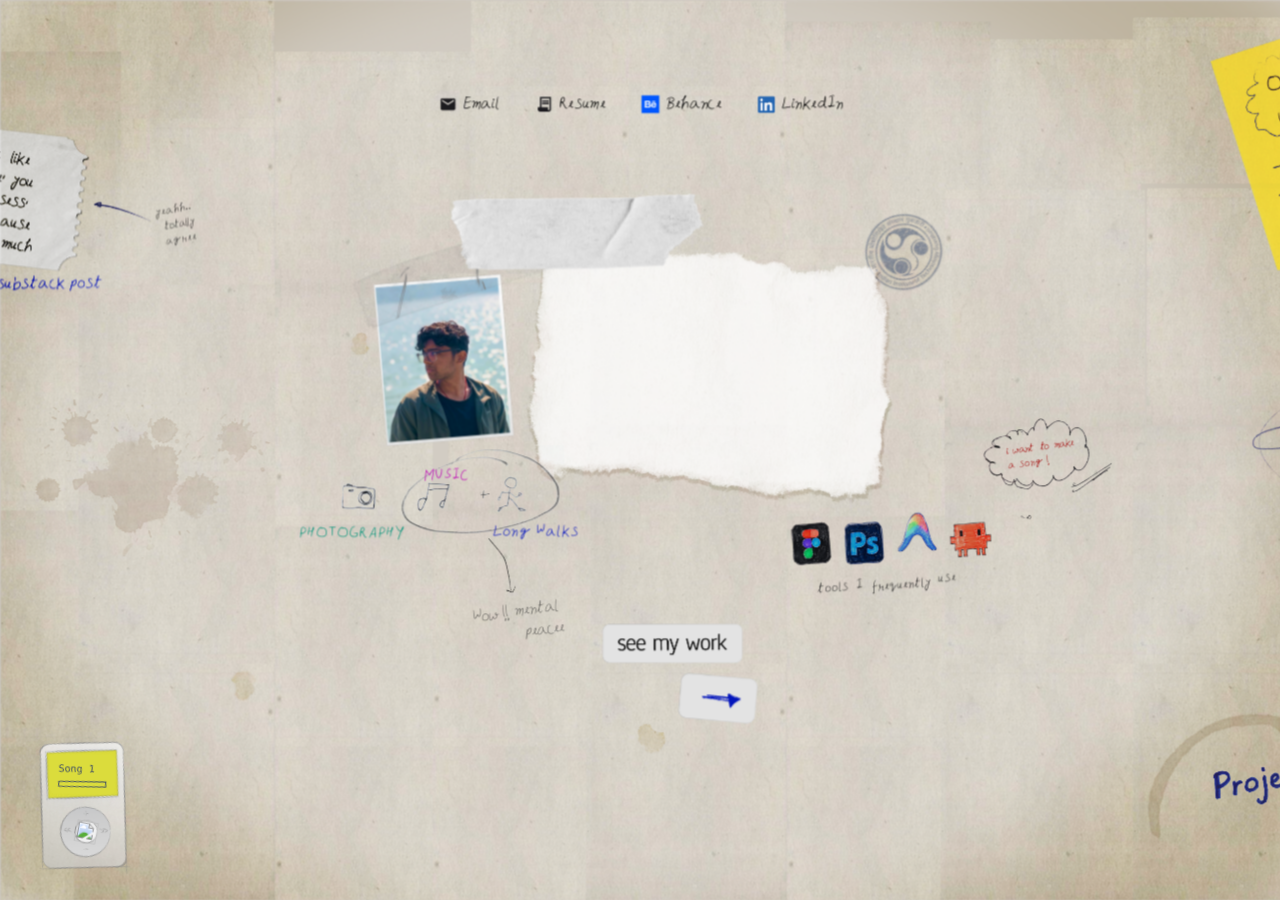
==== index.html @ f8631b69 "Add files via upload" ====
<!DOCTYPE html>
<html lang="en">
<head>
  <meta charset="UTF-8">
  <meta name="viewport" content="width=device-width, initial-scale=1.0">
  <title>Aniket Sharma</title>

  <!-- THE FRONT DOOR
       This file does one job: whoever opens the website lands here
       first, and is sent straight on to the intro page. Nothing is
       drawn on this page — nobody ever sees it.

       If you ever want the site to open on a different page, change
       BOTH the line below and the one in the script at the bottom. -->
  <meta http-equiv="refresh" content="0; url=intro/index.html">
  <link rel="canonical" href="intro/index.html">
</head>
<body>

  <!-- Shown only if the browser is very old, or JavaScript is off. -->
  <p><a href="intro/index.html">Enter</a></p>

  <script>
    /* "replace" instead of a normal jump, so this front door does not
       land in the browser's history. Otherwise the Back button on the
       intro page would bounce you straight back here, and forward
       again, in a loop. */
    location.replace("intro/index.html");
  </script>

</body>
</html>
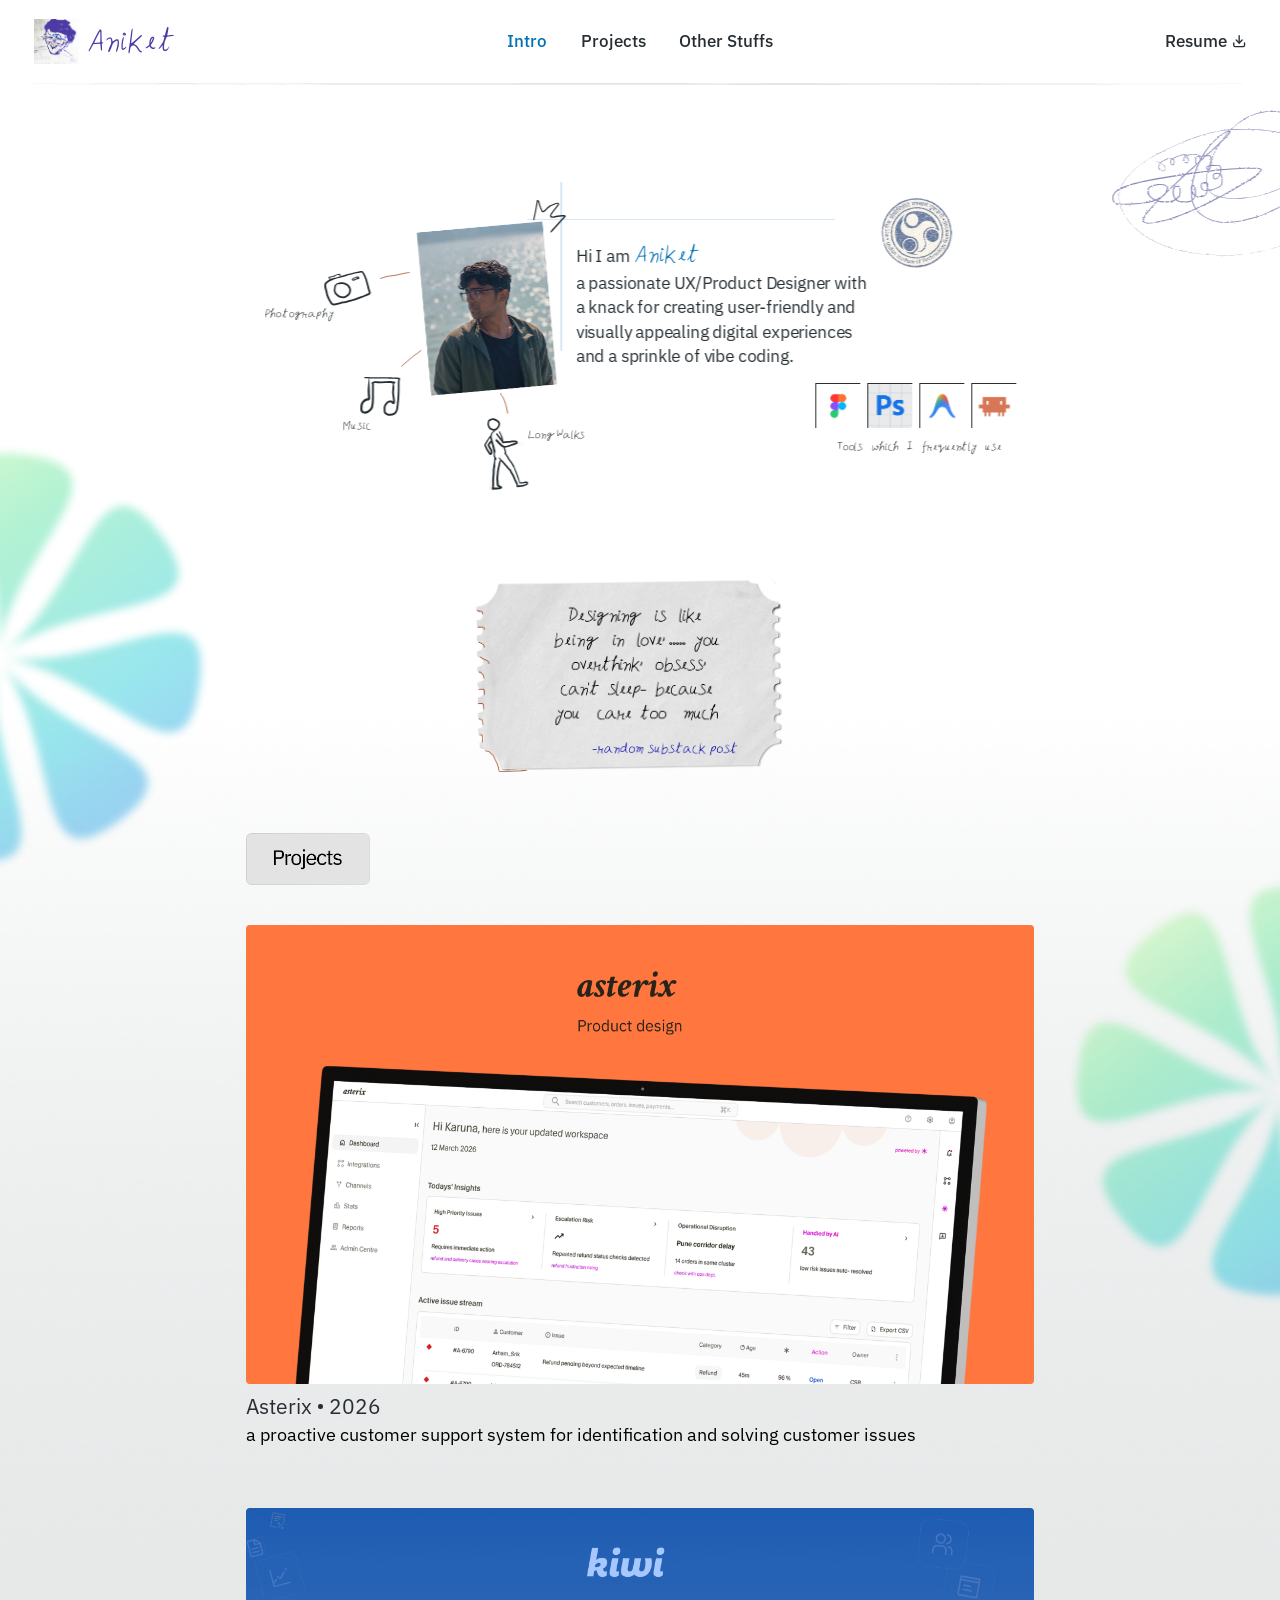
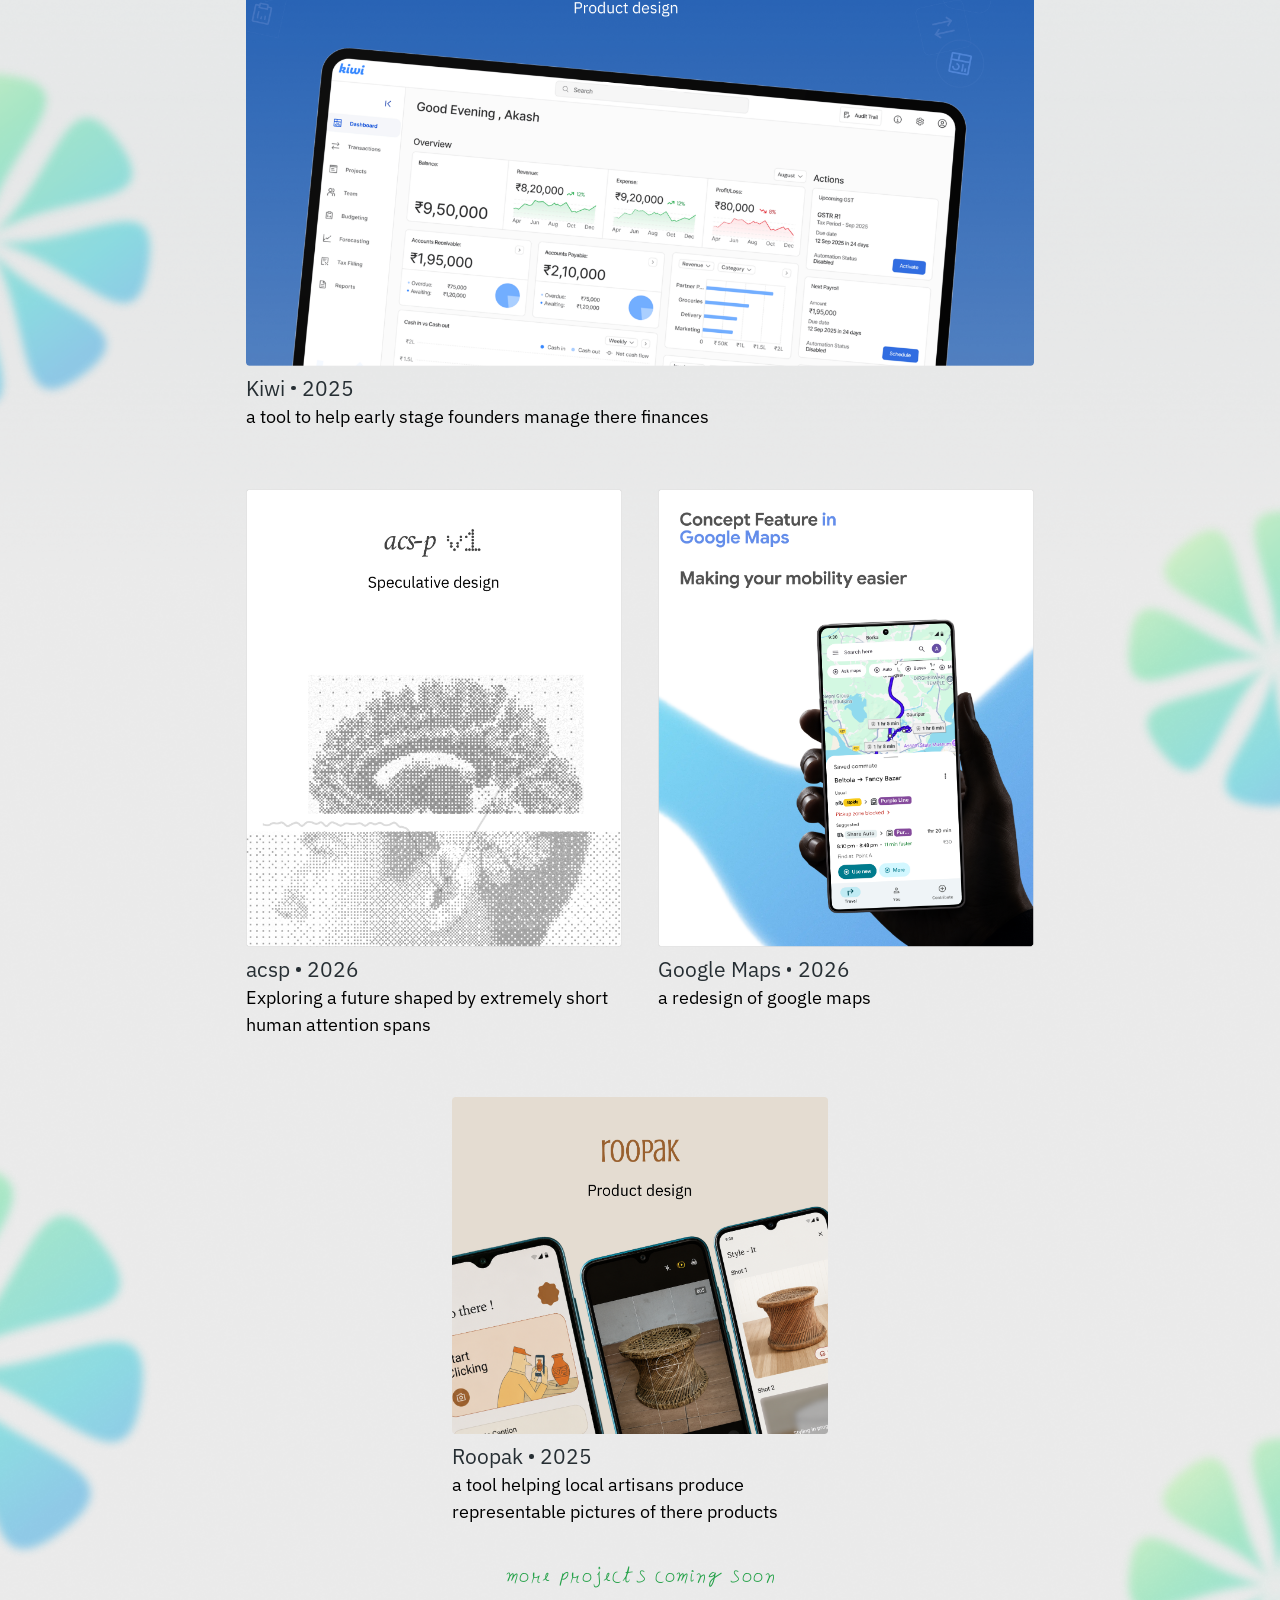
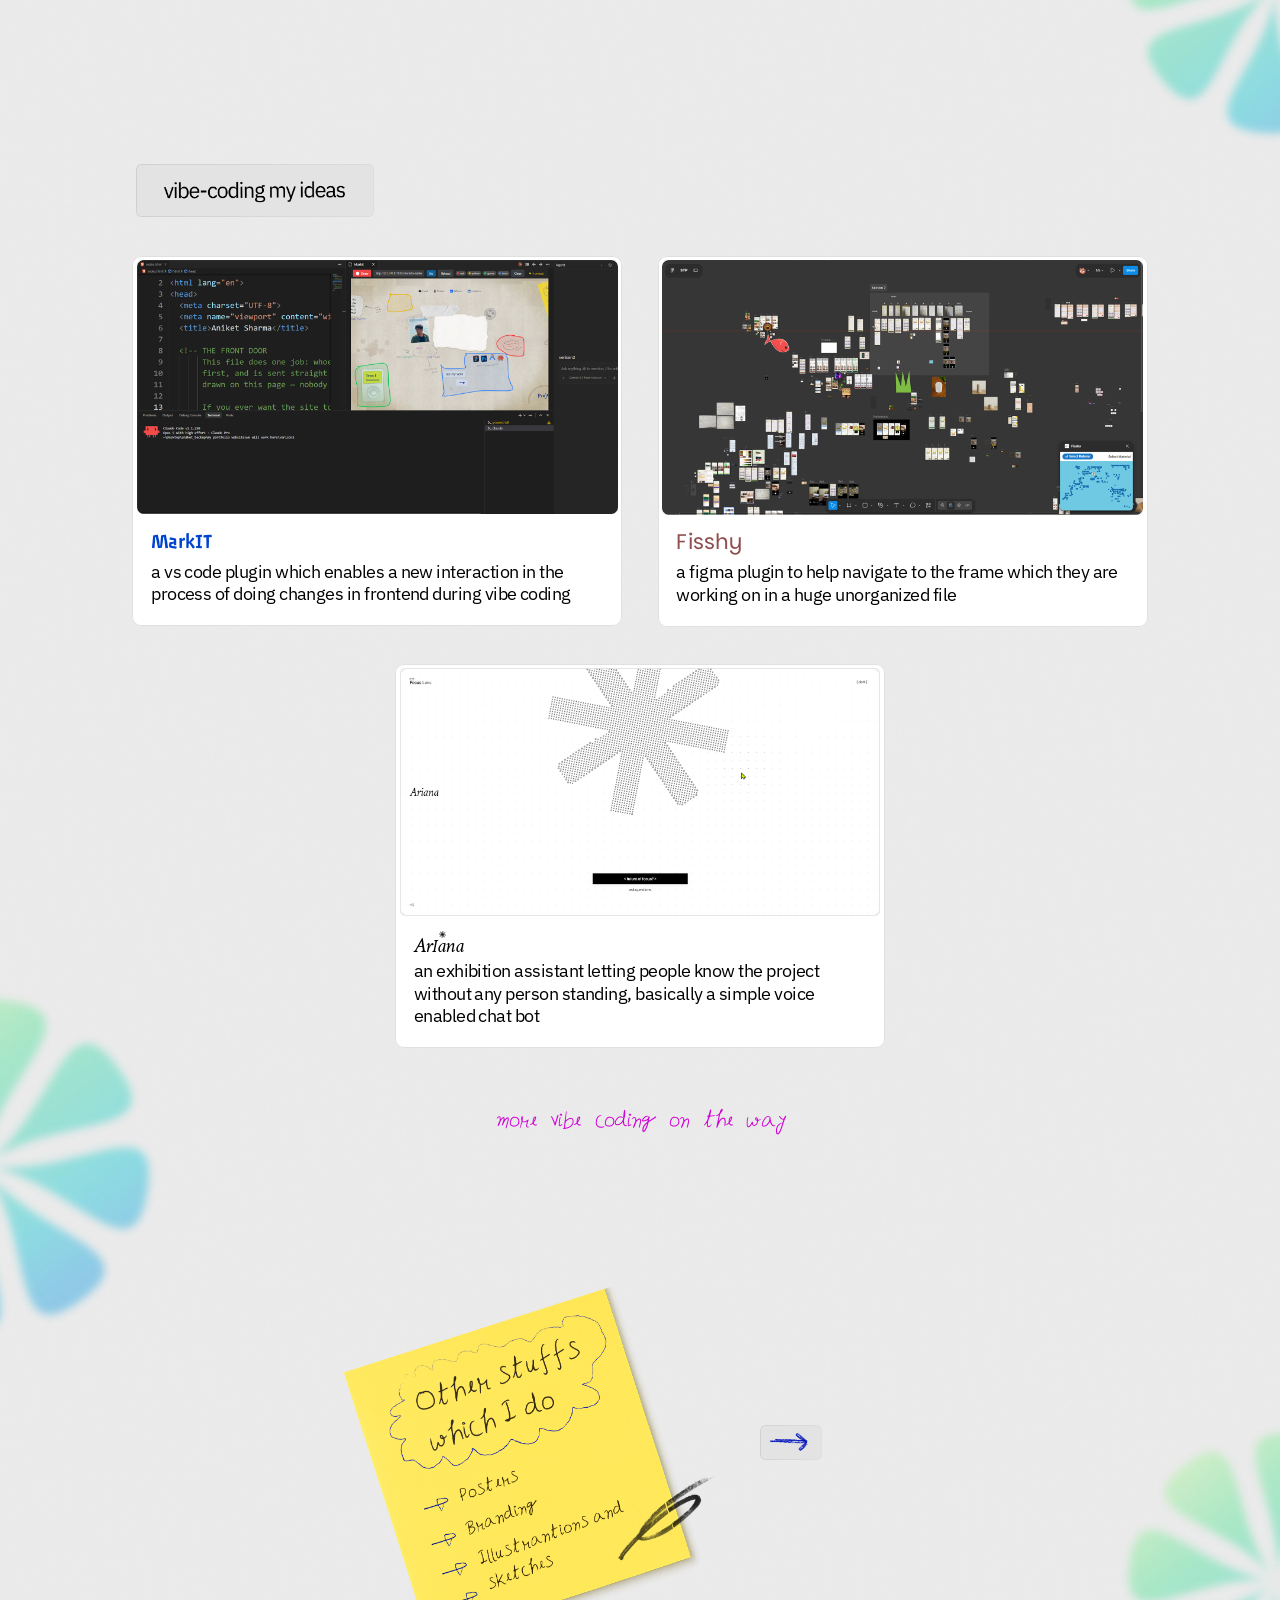
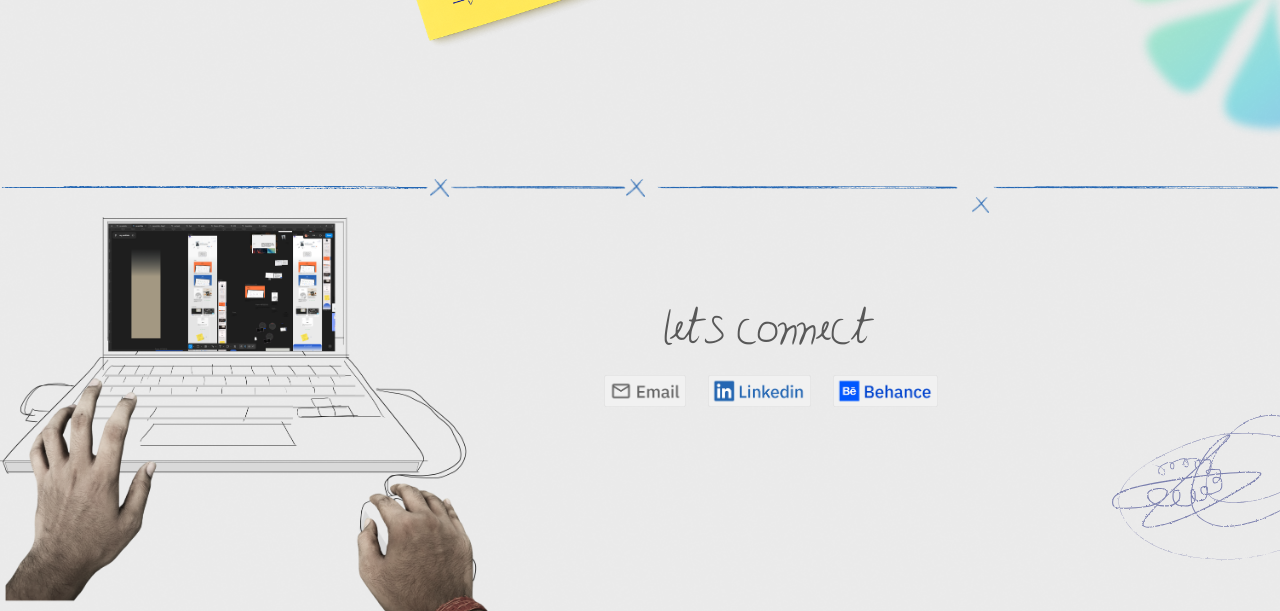
==== commit c73eb3a0: "new-portfolio new-portfolio" ====
--- a/index.html
+++ b/index.html
@@ -3,30 +3,489 @@
 <head>
   <meta charset="UTF-8">
   <meta name="viewport" content="width=device-width, initial-scale=1.0">
-  <title>Aniket Sharma</title>
-
-  <!-- THE FRONT DOOR
-       This file does one job: whoever opens the website lands here
-       first, and is sent straight on to the intro page. Nothing is
-       drawn on this page — nobody ever sees it.
-
-       If you ever want the site to open on a different page, change
-       BOTH the line below and the one in the script at the bottom. -->
-  <meta http-equiv="refresh" content="0; url=intro/index.html">
-  <link rel="canonical" href="intro/index.html">
+  <title>Aniket — UX / Product Designer</title>
+  <meta name="description" content="Aniket — a UX/Product Designer with a knack for creating user-friendly and visually appealing digital experiences.">
+
+  <link rel="preconnect" href="https://fonts.googleapis.com">
+  <link rel="preconnect" href="https://fonts.gstatic.com" crossorigin>
+  <!-- Passero One / Parkinsans / Crimson Text are the three playground
+       wordmarks — one per project, straight off the Figma. They are NOT
+       a type system, they are each product's own logo font, which is why
+       there are three of them for three words. See styles.css. -->
+  <link href="https://fonts.googleapis.com/css2?family=Crimson+Text:ital@1&family=IBM+Plex+Sans:wght@400;500;600&family=Parkinsans:wght@400&family=Passero+One&display=swap" rel="stylesheet">
+
+  <link rel="stylesheet" href="fonts/aniket-font.css">
+  <link rel="stylesheet" href="styles.css">
+
+  <!-- This one line has to run BEFORE the page draws, which is why it's
+       here and not in app.js (that loads at the end of the body).
+       Anything waiting to fade in is hidden by a `.js ...` rule, so if
+       this class arrived late the note would flash on screen at full
+       strength and then hide itself again. And if scripting is off it
+       never arrives at all, which is the point — everything just shows. -->
+  <script>document.documentElement.classList.add('js');</script>
 </head>
 <body>
 
-  <!-- Shown only if the browser is very old, or JavaScript is off. -->
-  <p><a href="intro/index.html">Enter</a></p>
-
-  <script>
-    /* "replace" instead of a normal jump, so this front door does not
-       land in the browser's history. Otherwise the Back button on the
-       intro page would bounce you straight back here, and forward
-       again, in a loop. */
-    location.replace("intro/index.html");
-  </script>
-
+  <!-- ══════════════════════════════════════════════════
+       THE PAGE'S BACKGROUND GRADIENT
+
+       One empty div, painted behind everything. It is NOT decoration
+       on any one section: it starts under the hero and runs all the
+       way to the page's bottom edge — which is the footer's bottom
+       edge — so the whole lower half of the page sits on a very faint
+       grey wash instead of flat white. See styles.css.
+       ══════════════════════════════════════════════════ -->
+  <div class="page-gradient" aria-hidden="true"></div>
+
+  <!-- ══════════════════════════════════════════════════
+       NAV
+       ══════════════════════════════════════════════════ -->
+  <header class="nav" id="nav">
+    <div class="nav__wrap">
+      <div class="nav__inner">
+        <div class="nav__content">
+
+          <div class="nav__row">
+            <a class="nav__logo" href="#intro">
+              <img class="nav__doodle" src="assests/logo-doodle.png" alt="" aria-hidden="true">
+              <span class="nav__wordmark">Aniket</span>
+            </a>
+
+            <nav class="nav__links" aria-label="Sections">
+              <a href="#intro" class="nav__link is-active">Intro</a>
+              <a href="#projects" class="nav__link">Projects</a>
+              <a href="#playground" class="nav__link">Other Stuffs</a>
+            </nav>
+
+            <a href="#resume" class="nav__link nav__link--resume">
+              <span>Resume</span>
+              <svg class="nav__download-icon" width="14" height="14" viewBox="0 0 24 24" fill="none" stroke="currentColor" stroke-width="2.25" stroke-linecap="round" stroke-linejoin="round" aria-hidden="true">
+                <path d="M21 15v4a2 2 0 0 1-2 2H5a2 2 0 0 1-2-2v-4"></path>
+                <polyline points="7 10 12 15 17 10"></polyline>
+                <line x1="12" y1="15" x2="12" y2="3"></line>
+              </svg>
+            </a>
+          </div>
+
+          <img class="nav__rule" src="assests/nav-rule.svg" alt="" aria-hidden="true">
+
+        </div>
+      </div>
+    </div>
+  </header>
+
+  <main>
+    <!-- ══════════════════════════════════════════════════
+         HERO
+         A hand-placed collage. Everything inside .hero__stage is
+         positioned from the Figma's own coordinates — see the note
+         above .hero__stage in styles.css for how that works.
+         ══════════════════════════════════════════════════ -->
+    <section class="section hero" id="intro">
+      <div class="hero__stage">
+
+
+        <!-- The photo and the doodles move together, so they're one group.
+             On desktop this wrapper isn't a box at all; on phones it becomes
+             a small stage of its own. See .hero__cluster in styles.css. -->
+        <div class="hero__cluster">
+
+          <img class="hero__photo" src="assests/my photo.png"
+               alt="Aniket" width="570" height="702">
+
+          <!-- The three things Aniket does when he isn't designing. -->
+          <p class="hero__label hero__label--photography">Photography</p>
+          <p class="hero__label hero__label--music">Music</p>
+          <p class="hero__label hero__label--walks">Long Walks</p>
+
+          <img class="hero__doodle hero__doodle--camera" src="assests/doodle-camera.svg"
+               alt="" aria-hidden="true" width="66" height="50">
+          <img class="hero__doodle hero__doodle--music" src="assests/doodle-music.svg"
+               alt="" aria-hidden="true" width="57" height="54">
+
+          <!-- The walking figure is a different, more compact drawing on
+               phones — Aniket drew a separate one in the mobile frame. -->
+          <picture class="hero__doodle hero__doodle--walks">
+            <source media="(max-width: 1023px)" srcset="assests/doodle-longwalks-phone.svg">
+            <img src="assests/doodle-longwalks.svg" alt="" aria-hidden="true"
+                 width="62" height="103">
+          </picture>
+
+          <img class="hero__doodle hero__doodle--grass" src="assests/doodle-grass.svg"
+               alt="" aria-hidden="true" width="47" height="46">
+
+        </div>
+
+        <p class="hero__greeting">
+          Hi I am <span class="hero__name">Aniket</span>
+        </p>
+
+        <p class="hero__tagline">
+          a passionate <span class="hero__role">UX/Product Designer</span> with
+          a knack for creating user-friendly and visually appealing
+          digital experiences and a sprinkle of vibe coding.
+        </p>
+
+        <!-- Two faint blue hairlines from the Figma — the crosshair the
+             collage is hung on. Plain divs; they're 2px of flat colour. -->
+        <div class="hero__guide hero__guide--down" aria-hidden="true"></div>
+        <div class="hero__guide hero__guide--across" aria-hidden="true"></div>
+
+        <img class="hero__iitg" src="assests/iitg logo.png"
+             alt="Indian Institute of Technology Guwahati" width="248" height="247">
+
+        <img class="hero__scribble hero__scribble--camera" src="assests/scribble-camera.svg"
+             alt="" aria-hidden="true" width="42" height="10">
+        <img class="hero__scribble hero__scribble--music" src="assests/scribble-music.svg"
+             alt="" aria-hidden="true" width="29" height="24">
+        <img class="hero__scribble hero__scribble--walks" src="assests/scribble-longwalks.svg"
+             alt="" aria-hidden="true" width="11" height="30">
+
+        <!-- The four tools. Each sits in a hand-drawn top-left corner
+             bracket — that's the border-top + border-left in the CSS, not
+             an image. Sliced out of assests/tools.png so each one can be
+             swapped on its own. -->
+        <div class="hero__tools">
+          <img class="hero__tool" src="assests/tool-figma.png"
+               alt="Figma" width="186" height="186">
+          <img class="hero__tool" src="assests/tool-photoshop.png"
+               alt="Adobe Photoshop" width="186" height="186">
+          <img class="hero__tool" src="assests/tool-antigravity.png"
+               alt="Antigravity" width="186" height="186">
+          <img class="hero__tool" src="assests/tool-claude.png"
+               alt="Claude" width="186" height="186">
+        </div>
+
+        <p class="hero__tools-caption">Tools which I frequently use</p>
+
+        <!-- The big loop top-right. It runs off the edge of the frame in
+             Figma, so the export is already cropped to the page edge. -->
+        <img class="hero__scribble hero__scribble--loop" src="assests/hero-scribble.svg"
+             alt="" aria-hidden="true" width="237" height="207">
+
+      </div>
+    </section>
+
+    <!-- ══════════════════════════════════════════════════
+         QUOTE CARD
+         ⚠️ note.png is NOT blank paper — the handwriting and the blue
+         "-random substack post" are already baked into it. It's a flat
+         3x export of the whole card, so there is no live text to lay
+         over it and nothing to line up. The quote lives in the alt
+         text, which is how anyone using a screen reader gets it.
+         ══════════════════════════════════════════════════ -->
+    <section class="section quote" id="quote">
+      <div class="quote__frame">
+
+        <img class="petal petal--l1" src="assests/scroll-flower.png"
+             alt="" aria-hidden="true" width="900" height="900">
+
+        <img class="quote__card" src="assests/note.png" data-reveal
+             alt="Designing is like being in love ..... you overthink, obsess,
+                  can't sleep - because you care too much. — random substack post"
+             width="1521" height="1170">
+      </div>
+    </section>
+
+    <!-- ══════════════════════════════════════════════════
+         PROJECTS
+         Two quite different layouts. On desktop: Asterix full width,
+         Kiwi full width, then acsp and Google Maps side by side, then
+         Roopak on its own centred row. On phones the same five become a
+         swipeable carousel — see the phone block in styles.css. The
+         covers are different crops per band, hence the <picture> on
+         each one.
+         ══════════════════════════════════════════════════ -->
+    <section class="section projects" id="projects">
+      <div class="projects__frame">
+
+        <img class="petal petal--r1" src="assests/scroll-flower.png"
+             alt="" aria-hidden="true" width="900" height="900">
+        <img class="petal petal--l2" src="assests/scroll-flower.png"
+             alt="" aria-hidden="true" width="900" height="900">
+        <img class="petal petal--r2" src="assests/scroll-flower.png"
+             alt="" aria-hidden="true" width="900" height="900">
+        <img class="petal petal--l3" src="assests/scroll-flower.png"
+             alt="" aria-hidden="true" width="900" height="900">
+        <img class="petal petal--r3" src="assests/scroll-flower.png"
+             alt="" aria-hidden="true" width="900" height="900">
+
+        <img class="projects__tag" src="assests/project%20tag.png"
+             alt="Projects" width="417" height="177">
+
+        <ul class="projects__list">
+          <li class="project project--asterix">
+            <!-- Every card opens its own case-study page. ⚠️ Three of the
+                 five folders in assests/ are still EMPTY, so those pages
+                 are a heading and two back buttons until the pictures
+                 land — see notes.md. -->
+            <a class="project__link" href="asterix.html" data-reveal>
+              <picture class="project__cover">
+                <source media="(max-width: 1023px)" srcset="assests/asterix-phone.png">
+                <img src="assests/asterix%20banner%20-%20Dekstop.png" alt="" width="886" height="517">
+              </picture>
+              <p class="project__meta">
+                <span class="project__name">Asterix</span>
+                <span class="project__year">2026</span>
+              </p>
+              <p class="project__blurb">a proactive customer support system for identification and solving customer issues</p>
+            </a>
+          </li>
+          <li class="project project--kiwi">
+            <a class="project__link" href="kiwi.html" data-reveal>
+              <picture class="project__cover">
+                <source media="(max-width: 1023px)" srcset="assests/kiwi-phone.png">
+                <img src="assests/kiwi-dekstop.png" alt="" width="886" height="515">
+              </picture>
+              <p class="project__meta">
+                <span class="project__name">Kiwi</span>
+                <span class="project__year">2025</span>
+              </p>
+              <p class="project__blurb">a tool to help early stage founders manage there finances</p>
+            </a>
+          </li>
+          <li class="project project--acsp">
+            <a class="project__link" href="acsp.html" data-reveal>
+              <picture class="project__cover">
+                <source media="(max-width: 1023px)" srcset="assests/acsp-phone.png">
+                <img src="assests/acsp-%20dekstop.png" alt="" width="423" height="515">
+              </picture>
+              <p class="project__meta">
+                <span class="project__name">acsp</span>
+                <span class="project__year">2026</span>
+              </p>
+              <p class="project__blurb">Exploring a future shaped by extremely short human attention spans</p>
+            </a>
+          </li>
+          <li class="project project--gmaps">
+            <a class="project__link" href="gmaps.html" data-reveal>
+              <picture class="project__cover">
+                <source media="(max-width: 1023px)" srcset="assests/gmaps-phone.png">
+                <img src="assests/gmaps-%20dekstop.png" alt="" width="423" height="515">
+              </picture>
+              <p class="project__meta">
+                <span class="project__name">Google Maps</span>
+                <span class="project__year">2026</span>
+              </p>
+              <!-- TODO: Aniket's own line for this one — the blurb below is a
+                   placeholder. Whatever it becomes, change it in
+                   build-case-pages.py too so gmaps.html keeps matching. -->
+              <p class="project__blurb">a redesign of google maps</p>
+            </a>
+          </li>
+          <li class="project project--roopak">
+            <a class="project__link" href="roopak.html" data-reveal>
+              <picture class="project__cover">
+                <source media="(max-width: 1023px)" srcset="assests/roopak-phone.png">
+                <img src="assests/roopak-dekstop.png" alt="" width="423" height="379">
+              </picture>
+              <p class="project__meta">
+                <span class="project__name">Roopak</span>
+                <span class="project__year">2025</span>
+              </p>
+              <p class="project__blurb">a tool helping local artisans produce representable pictures of there products</p>
+            </a>
+          </li>
+        </ul>
+
+        <!-- phones only: steps the carousel a card at a time.
+
+             ⚠️ THE BACK ARROW IS A MIRRORED COPY OF THE FILE, NOT A
+             CSS FLIP. `more-phone-back.png` is `more-phone.png`
+             through a horizontal flip — same pen, same circle,
+             1.9 KB. A `transform: scaleX(-1)` was the obvious way to
+             do it and it is NOT used here on purpose: see the note
+             beside `.projects__prev` in styles.css.
+
+             It starts `disabled` and faded out — there is nothing to
+             go back to at the first card — and app.js clears that as
+             soon as you have swiped. It still takes up its space in
+             the row while faded, which is what keeps the forward
+             arrow pinned to the right instead of hopping across when
+             the back one appears.
+
+             ⚠️ 70 x 68 is the PNG's REAL size. The forward arrow has
+             said 152 x 149 since it was built, which is wrong and
+             reserves the wrong shape for a beat while it loads — the
+             ratios are close (1.020 against 1.029) so nothing visibly
+             jumps, but there is no reason to copy the mistake. -->
+        <div class="projects__nav">
+          <button class="projects__prev" type="button" aria-label="Previous project" disabled>
+            <img src="assests/more-phone-back.png" alt="" aria-hidden="true" width="70" height="68">
+          </button>
+          <button class="projects__next" type="button" aria-label="Next project">
+            <img src="assests/more-phone.png" alt="" aria-hidden="true" width="70" height="68">
+          </button>
+        </div>
+
+        <p class="projects__more">more projects coming soon</p>
+
+      </div>
+    </section>
+
+    <!-- ══════════════════════════════════════════════════
+         PLAYGROUND — the vibe-coded side projects.
+
+         MarkIT and Fisshy are VIDEO players wearing their PNG as the
+         poster. No <source> yet — Aniket's clips aren't in. A <video>
+         with no source simply shows its poster forever, which is
+         exactly the placeholder we want, so nothing needs stubbing.
+         When the files land, drop a <source> into each one and the
+         play-on-scroll in app.js starts working on its own.
+
+         Ariana is a still, by design — it was never a video.
+         ══════════════════════════════════════════════════ -->
+    <section class="section playground" id="playground">
+      <div class="playground__frame">
+
+        <img class="playground__tag" src="assests/vibe%20tag.png"
+             alt="vibe-coding my ideas" width="804" height="177">
+
+        <ul class="playground__list">
+
+          <li class="lab lab--markit">
+            <a class="lab__card" href="markit.html" data-reveal>
+              <video class="lab__media" poster="assests/markit_placeholder-dekstop.png"
+                     muted loop playsinline preload="none" width="541" height="286">
+                <!-- <source src="assests/markit.mp4" type="video/mp4"> -->
+              </video>
+              <h3 class="lab__name lab__name--markit">MarkIT</h3>
+              <p class="lab__blurb">a vs code plugin which enables a new interaction in the process of doing changes in frontend during vibe coding</p>
+            </a>
+          </li>
+
+          <li class="lab lab--fisshy">
+            <a class="lab__card" href="fisshy.html" data-reveal>
+              <video class="lab__media" poster="assests/fisshy-placeholder-desktop.png"
+                     muted loop playsinline preload="none" width="541" height="287">
+                <!-- <source src="assests/fisshy.mp4" type="video/mp4"> -->
+              </video>
+              <h3 class="lab__name lab__name--fisshy">Fisshy</h3>
+              <p class="lab__blurb">a figma plugin to help navigate to the frame which they are working on in a huge unorganized file</p>
+            </a>
+          </li>
+
+          <li class="lab lab--ariana">
+            <a class="lab__card" href="ariana.html" data-reveal>
+              <img class="lab__media" src="assests/ariana.png" alt=""
+                   width="541" height="279">
+              <h3 class="lab__name lab__name--ariana">
+                <span class="lab__wordmark">Ar<span class="lab__wordmark-i">I</span>ana<img
+                  class="lab__asterisk" src="assests/ariana-asterisk.svg" alt=""
+                  width="10" height="10"></span>
+              </h3>
+              <p class="lab__blurb">an exhibition assistant letting people know the project without any person standing, basically a simple voice enabled chat bot</p>
+            </a>
+          </li>
+
+        </ul>
+
+        <p class="playground__more">more vibe coding on the way</p>
+
+      </div>
+    </section>
+
+    <!-- ══════════════════════════════════════════════════
+         OTHER STUFFS — the post-it.
+
+         One flat image, like the quote card: `postit.png` already has
+         the paper, the heading, the four bullets and the marker pen
+         baked into it. There is no live text here, so the words reach
+         screen readers through the `alt` ONLY — if the post-it art
+         changes, the alt has to change with it.
+
+         The arrow beside it is a real link. It has nowhere to go yet;
+         the gallery page it points at is still to be built.
+         ══════════════════════════════════════════════════ -->
+    <section class="section stuffs" id="stuffs">
+      <div class="stuffs__frame">
+
+        <img class="petal petal--l4" src="assests/scroll-flower.png"
+             alt="" aria-hidden="true" width="900" height="900">
+        <img class="petal petal--r4" src="assests/scroll-flower.png"
+             alt="" aria-hidden="true" width="900" height="900">
+
+        <div class="stuffs__group" data-reveal>
+
+          <img class="stuffs__note" src="assests/postit.png"
+               alt="Other stuffs which I do: posters, branding, illustrations and sketches"
+               width="1419" height="1254">
+
+          <!-- TODO: point this at the gallery page once it exists -->
+          <a class="stuffs__more" href="#" aria-label="See the posters, branding and sketches">
+            <img src="assests/postit-arrow.png" alt="" width="210" height="117">
+          </a>
+
+        </div>
+      </div>
+    </section>
+  </main>
+
+  <!-- ══════════════════════════════════════════════════
+       FOOTER — "lets connect", the three buttons, the laptop.
+
+       The three buttons are whole PNGs: the icon AND the word are
+       drawn into each one, so their accessible name has to come from
+       the link, not from the picture. Hence alt="" on the img and a
+       real label on the <a>.
+
+       ⚠️ All three point at "#". Aniket hasn't sent his email,
+       LinkedIn or Behance yet — see notes.md.
+       ══════════════════════════════════════════════════ -->
+  <footer class="footer" id="connect">
+    <div class="footer__frame" data-reveal>
+
+      <!-- a broken hand-drawn rule with three crosses on it. It runs
+           off BOTH window edges, like the hero's big loop. -->
+      <div class="footer__rule" aria-hidden="true">
+        <span class="footer__line footer__line--a"></span>
+        <img class="footer__x footer__x--1" src="assests/footer-mark.png" alt="" width="79" height="76">
+        <span class="footer__line footer__line--b"></span>
+        <img class="footer__x footer__x--2" src="assests/footer-mark.png" alt="" width="79" height="76">
+        <span class="footer__line footer__line--c"></span>
+        <img class="footer__x footer__x--3" src="assests/footer-mark.png" alt="" width="79" height="76">
+        <span class="footer__line footer__line--d"></span>
+      </div>
+
+      <p class="footer__title"><span class="footer__lets">lets</span> connect</p>
+
+      <ul class="footer__links">
+        <li><a class="footer__link" href="mailto:aniket.sharma@iitg.ac.in" aria-label="Email Aniket">
+          <img src="assests/email.png" alt="" width="348" height="135"></a></li>
+        <li><a class="footer__link" href="https://www.linkedin.com/in/aniket-kumar-sharma-7b370a381/" target="_blank" rel="noopener noreferrer" aria-label="Aniket on LinkedIn">
+          <img src="assests/linkedin.png" alt="" width="438" height="135"></a></li>
+        <li><a class="footer__link" href="https://www.behance.net/aniket-sharma" target="_blank" rel="noopener noreferrer" aria-label="Aniket on Behance">
+          <img src="assests/behance.png" alt="" width="444" height="135"></a></li>
+      </ul>
+
+      <img class="footer__pc" src="assests/footer%20pc.png" alt=""
+           width="2080" height="1564">
+
+      <!-- Figma's `scribble 4` — the same drawing as the hero's big
+           loop, parked just off the frame's bottom-right in both the
+           desktop and the mobile file. Aniket asked for it brought in
+           to the edge. -->
+      <img class="footer__scribble" src="assests/hero-scribble.svg" alt=""
+           aria-hidden="true" width="237" height="207">
+
+    </div>
+  </footer>
+
+  <!-- ══════════════════════════════════════════════════
+       THE "VIEW PROJECT" CURSOR
+
+       One image, shared by all five project cards, parked off-screen
+       until you hover one on a desktop — then it rides the pointer.
+       It lives out here rather than inside a card because there is
+       only ever one pointer, so there only ever needs to be one of
+       these. `aria-hidden` and empty alt: every card is already a
+       link with its own accessible name, and this says nothing a
+       keyboard or screen-reader user isn't told twice already.
+       ══════════════════════════════════════════════════ -->
+  <img class="view-cursor" src="assests/view.png" alt="" aria-hidden="true"
+       width="328" height="106">
+
+  <script src="app.js"></script>
 </body>
 </html>
--- a/fonts/aniket-font.css
+++ b/fonts/aniket-font.css
@@ -0,0 +1,23 @@
+/* ═══════════════════════════════════════════════════════════
+   ANIKET — the handwriting font
+   ═══════════════════════════════════════════════════════════
+
+   The font is embedded directly into this file as text (that long
+   string below). It looks odd, but it means the handwriting works
+   even when you just double-click index.html on your own computer —
+   browsers block normal font files loaded that way.
+
+   Original file lives at fonts/Aniket-Regular.ttf.
+   If you ever update the font, ask Claude to regenerate this file.
+
+   Note: this font has no digits (0-9), no double-quote, and no long
+   dash. Use IBM Plex Sans for numbers.
+   ═══════════════════════════════════════════════════════════ */
+
+@font-face {
+  font-family: 'Aniket';
+  font-weight: 400;
+  font-style: normal;
+  font-display: block;
+  src: url([data-uri]) format('truetype');
+}
--- a/styles.css
+++ b/styles.css
@@ -0,0 +1,3431 @@
+/* ═══════════════════════════════════════════════════════════
+   ANIKET — PORTFOLIO
+   Slice 1: foundation + nav
+
+   ── HOW THE ADAPTIVE SYSTEM WORKS ──────────────────────────
+
+   Four size bands. Each one is its own layout — the page snaps
+   between them rather than stretching continuously.
+
+     Desktop   1440+       exactly the Figma. Fixed width, centred,
+                           margins grow on bigger monitors.
+     Laptop    1024–1439   same layout, stepped down: smaller
+                           margins, smaller elements.
+     Tablet    768–1023    the mobile layout, roomier.
+     Mobile      –767      exactly the 390 Figma frame.
+
+   Every size in this file is written in `rem`, and 1rem = the
+   root font size set per band below. So changing one number
+   scales a whole band proportionally — that's what makes the
+   laptop step-down a two-line change instead of a rewrite.
+   ═══════════════════════════════════════════════════════════ */
+
+/* ── Fonts ──────────────────────────────────────────────────
+   The handwriting font is defined in fonts/aniket-font.css,
+   loaded just before this file. IBM Plex Sans comes from Google.
+   ─────────────────────────────────────────────────────────── */
+
+/* ── Design tokens ────────────────────────────────────────── */
+
+:root {
+  /* colours, straight from the Figma file */
+  --ink: #262e33;
+  --purple: #4f3aa4;
+  --blue: #0071b7;
+  --gray: #6f6f6f;
+  --accent: #78a9ff;
+  --paper: #ffffff;
+  --panel: #f2f2f2;
+  --rule: rgba(38, 46, 51, 0.12);
+
+  /* type */
+  --font-body: 'IBM Plex Sans', system-ui, -apple-system, sans-serif;
+  --font-hand: 'Aniket', 'Segoe Script', cursive;
+
+  /* layout — DESKTOP band. Overridden per band at the bottom. */
+  --frame: 90rem;
+  /* 1440 — the Figma desktop frame     */
+  --frame-pad: 3.75rem;
+  /* 60                                 */
+  --wordmark: 3rem;
+  /* 48 — the doodle matches this height */
+  --nav-h: 3rem;
+  /* the logo row is as tall as the wordmark */
+  --nav-pad-top: 1.25rem;
+  /* 20 — air above the bar             */
+  --nav-link: 1.125rem;
+  /* 18                                 */
+  --nav-gap: 2.25rem;
+  /* 36                                 */
+  --rule-gap: 1.25rem;
+  /* 20 — text-to-line gap (holds the stroke in position while content is raised) */
+
+  /* the real height of the nav block: bar + rule + a little air.
+     Used to reserve space at the top of the page and to stop
+     anchor links landing underneath it. */
+  --nav-total: calc(var(--nav-pad-top) + var(--nav-h) + var(--rule-gap) + 0.5rem);
+
+  /* ⚠️ THE ONE NUMBER THAT SIZES THE WHOLE HERO COLLAGE. Aniket asked
+     for everything in slice 2 a little smaller on desktop
+     (2026-09-02) — the same move the footer got the day before.
+
+     The other sections' frame is `min(90rem, 100%)`; this is 80% of
+     it — the same fraction the footer runs at, so the two ends of
+     the page now read at one scale. Went 100% → 90% → this; 90% was
+     him saying it had not come down far enough. Why the pair of
+     numbers and not a flat width: 72rem is 0.8 × 90rem and 80% is
+     0.8 × 100%, and min(0.8a, 0.8b) = 0.8 × min(a, b) — so it stays
+     exactly 80% of the other sections at EVERY width instead of
+     drifting between the bands.
+
+     Everything in the hero is in `cqw` against this box, so the
+     photo, the doodles, the headline, the tools row and the pink
+     flower all shrink together, in proportion, and the collage keeps
+     its exact internal geometry. To dial it, change 72rem and 80%
+     together — 0.75 → `min(67.5rem, 75%)` — and nothing else.
+
+     ⚠️ It also drives `.page-gradient`'s start line, because that
+     line IS the stage's bottom edge. The stage carries
+     `container-type`, so it can't read its own `cqw`, which is why
+     this lives up here as a plain token both can share. */
+  --hero-w: min(72rem, 80%);
+
+  /* motion */
+  --ease: cubic-bezier(0.22, 1, 0.36, 1);
+}
+
+/* ── Reset ────────────────────────────────────────────────── */
+
+*,
+*::before,
+*::after {
+  box-sizing: border-box;
+}
+
+html {
+  font-size: 16px;
+  /* the base every rem is measured against */
+  scroll-behavior: smooth;
+  /* so anchor links don't land underneath the nav */
+  scroll-padding-top: calc(var(--nav-total) + 1.5rem);
+}
+
+body {
+  margin: 0;
+  /* ⚠️ POSITIONED so `.page-gradient` can be measured against the
+     BODY BOX — top to bottom — instead of the viewport. Body's box is
+     the document: margin 0, and the footer's `overflow: hidden` stops
+     the laptop growing it, so body's bottom edge IS the page's bottom
+     edge. That is the whole reason the gradient can end on the footer
+     without anyone hard-coding a page height. */
+  position: relative;
+  background: var(--paper);
+  color: var(--ink);
+  font-family: var(--font-body);
+  font-size: 1.125rem;
+  line-height: 1.5;
+  -webkit-font-smoothing: antialiased;
+  overflow-x: hidden;
+}
+
+
+/* ═══════════════════════════════════════════════════════════
+   THE PAGE BACKGROUND GRADIENT
+
+   The Figma washes the whole page below the hero in a very faint
+   grey: white at the top, fading down to ~234 and staying there.
+   It is what makes the quote card look like it is sitting ON
+   something rather than floating on white. Both frames draw it —
+   this was never a phone-only thing.
+
+   ⚠️ THE PNGs ARE TRANSPARENT AT THE TOP, NOT WHITE. Alpha runs 0 at
+   their first row up to ~65% at the bottom, over a flat #dfdfdf. So
+   they are an OVERLAY, not a picture of a gradient: they tint whatever
+   is behind them. Two consequences —
+     · nothing needs to be re-coloured underneath. The white cards, the
+       project frames and the laptop all keep their own backgrounds and
+       simply get the same wash over the paper around them.
+     · there is no seam at the top edge. The first row is invisible, so
+       the line where this starts can never be spotted.
+
+   ⚠️ `100% 100%` — THE IMAGE IS STRETCHED, ON PURPOSE. Both files are
+   the full height of their Figma page (1440 × 5542 and 390 × 3547),
+   and our page is never exactly that tall. Stretching pins BOTH edges
+   where they belong: the top on the line the Figma starts it, the
+   bottom flush with the footer. A fixed aspect ratio would have to
+   miss one of them, and the one it would miss is the footer — the
+   wash would either stop short of the bottom or run past it into the
+   clip. Nothing is lost by stretching: these are smooth vertical
+   ramps with no detail in them to distort.
+
+   ⚠️ `z-index: -1` puts it under every bit of content but still OVER
+   body's own white. Don't give it a positive z-index — it would paint
+   over the page.
+   ═══════════════════════════════════════════════════════════ */
+
+.page-gradient {
+  position: absolute;
+  z-index: -1;
+  left: 0;
+  right: 0;
+  /* Figma starts it at y=1018 on the desktop frame — exactly where
+     `.hero__stage`'s box ends. Written as the nav's height plus the
+     stage's, rather than a flat 1018, so it tracks the collage down
+     through the laptop band AND follows `--hero-w` whenever the hero
+     is resized: the stage is `--hero-w` wide and 1440 × 874 in shape,
+     so it is 0.60694 of its own width tall.
+
+     ⚠️ `margin-top`, NOT `top`, AND THAT IS NOT A STYLE CHOICE.
+     `--hero-w` is `min(72rem, 80%)`, and A PERCENTAGE IN `top`
+     RESOLVES AGAINST THE CONTAINING BLOCK'S HEIGHT — here the whole
+     6000px document, so the 80% became ~4800px, `min()` always picked
+     the 72rem, and the line stopped tracking the hero at all. It was
+     7px out at 1440 and 100px out at 1024, where the stage is well
+     under 72rem. Percentage MARGINS resolve against the containing
+     block's WIDTH, always, even vertical ones — which is the width we
+     want. `top: 0` + `bottom: 0` + this margin still pins the bottom:
+     with both offsets set and `height: auto`, the margin comes out of
+     the height rather than moving the box.
+
+     ⚠️ Same reason `--hero-w` can be read here at all: its 80% and the
+     stage's 80% both measure the body's width, because `.hero` is the
+     full body width. Don't put horizontal padding on `main`. */
+  top: 0;
+  margin-top: calc(var(--nav-total) + var(--hero-w) * 0.60694);
+  /* the page's bottom edge — see the note on `body` above */
+  bottom: 0;
+  background: url('assests/gradient-dekstop.png') no-repeat center / 100% 100%;
+  /* it is scenery; it must never eat a click meant for the page */
+  pointer-events: none;
+}
+
+img {
+  max-width: 100%;
+  display: block;
+}
+
+a {
+  text-decoration: none;
+  color: inherit;
+}
+
+/* Visible keyboard focus — invisible for mouse users */
+:focus-visible {
+  outline: 2px solid var(--blue);
+  outline-offset: 4px;
+  border-radius: 2px;
+}
+
+
+/* ═══════════════════════════════════════════════════════════
+   NAV
+   ═══════════════════════════════════════════════════════════ */
+
+.nav {
+  position: fixed;
+  inset: 0 0 auto 0;
+  z-index: 100;
+  background: var(--paper);
+  transition: transform 0.45s var(--ease), box-shadow 0.3s ease;
+  will-change: transform;
+}
+
+/* The bar stays stuck to the top at all times.
+   (The hide-on-scroll behaviour is switched off in app.js — the
+   rule below is kept so it can be turned back on in one line.) */
+.nav.is-hidden {
+  transform: translateY(-100%);
+}
+
+/* Once we're off the very top, lift the bar off the page a little */
+.nav.is-stuck {
+  box-shadow: 0 1px 24px rgba(38, 46, 51, 0.06);
+}
+
+/* The nav is the one part of the page that is NOT held to the
+   centred content column — it stretches to both edges of the
+   window at every size, so the doodle sits hard left and the
+   links sit hard right however wide the monitor is. */
+.nav__wrap {
+  max-width: none;
+  width: 100%;
+  /* the logo sits 60px in from the left edge, and the links the same
+     from the right — set once here for the whole bar */
+  padding: var(--nav-pad-top) var(--frame-pad) 0 var(--frame-pad);
+}
+
+.nav__inner {
+  display: flex;
+}
+
+/* logo row + rule share one column, so the rule sits directly
+   beneath the content rather than drifting below it */
+.nav__content {
+  flex: 1;
+  min-width: 0;
+  display: flex;
+  flex-direction: column;
+  gap: var(--rule-gap);
+}
+
+.nav__row {
+  display: grid;
+  grid-template-columns: 1fr auto 1fr;
+  align-items: center;
+  gap: 1rem;
+}
+
+/* ── Logo: scanned doodle + handwritten wordmark, as one unit ── */
+
+.nav__logo {
+  display: flex;
+  align-items: center;
+  gap: 0.5rem;
+  flex-shrink: 0;
+  justify-self: start;
+}
+
+.nav__doodle {
+  /* matched to the wordmark's height so the two read as one mark */
+  height: var(--wordmark);
+  width: auto;
+  object-fit: contain;
+  /* the doodle is a scan on white paper — 'darken' drops the paper out,
+     exactly as the Figma layer does */
+  mix-blend-mode: darken;
+  pointer-events: none;
+  user-select: none;
+}
+
+.nav__wordmark {
+  font-family: var(--font-hand);
+  font-size: var(--wordmark);
+  line-height: 1;
+  letter-spacing: -0.05em;
+  color: var(--purple);
+  white-space: nowrap;
+  transition: transform 0.4s var(--ease);
+}
+
+.nav__logo:hover .nav__wordmark {
+  transform: translateY(-2px);
+}
+
+/* ── Links ────────────────────────────────────────────────── */
+
+.nav__links {
+  display: flex;
+  align-items: center;
+  justify-content: center;
+  gap: var(--nav-gap);
+  font-weight: 500;
+  justify-self: center;
+}
+
+.nav__link {
+  position: relative;
+  display: inline-flex;
+  align-items: center;
+  gap: 0.35rem;
+  font-size: var(--nav-link);
+  font-weight: 500;
+  color: var(--ink);
+  transition: color 0.3s ease;
+}
+
+.nav__link:hover {
+  color: var(--blue);
+}
+
+/* the section you're currently looking at — colour only, no underline */
+.nav__link.is-active {
+  color: var(--blue);
+}
+
+.nav__link--resume {
+  justify-self: end;
+}
+
+.nav__download-icon {
+  width: 0.85em;
+  height: 0.85em;
+  stroke: currentColor;
+  stroke-width: 2.25;
+  flex-shrink: 0;
+  transition: transform 0.2s ease;
+}
+
+.nav__link:hover .nav__download-icon {
+  transform: translateY(1px);
+}
+
+/* ── The hand-drawn rule underneath ───────────────────────── */
+
+.nav__rule {
+  display: block;
+  width: 100%;
+  height: 2px;
+}
+
+
+/* ═══════════════════════════════════════════════════════════
+   HERO
+   ═══════════════════════════════════════════════════════════
+
+   HOW THE STAGE WORKS — read this before moving anything.
+
+   The hero is a hand-placed collage, not a layout. So instead of
+   flexbox, .hero__stage is a fixed-proportion box that holds the
+   Figma frame's own coordinate system, and every piece is placed
+   inside it using the numbers straight out of Figma.
+
+   The unit is `cqw` — 1cqw is 1% of the stage's width. The Figma
+   desktop frame is 1440 wide, so:
+
+       any Figma pixel value  ÷ 14.4  =  the same thing in cqw
+
+   e.g. the photo sits at x=356 in Figma → 356 / 14.4 = 24.722cqw.
+
+   Because every value is relative to the stage, the whole collage
+   scales as one piece — the doodles keep their exact relationship
+   to the photo at every width, which is the thing that breaks if
+   you lay this out with normal CSS.
+
+   The stage is capped at 1440 (90rem), so above that it stops
+   growing and centres, with margin either side. Below 1024 we
+   abandon the collage entirely and stack — see the band at the
+   bottom of this file.
+   ═══════════════════════════════════════════════════════════ */
+
+.hero {
+  /* the stage top sits directly under the nav */
+  /* No tail. The stage's own box already ends on the line the page's
+     background gradient starts from — Figma's y=1018, now 90% of it
+     since Aniket shrank the collage — and the quote card below is
+     placed from that line in cqw. A rem gap here would not scale with
+     the stage across the bands, or with `--hero-w`, and would drift
+     the card. */
+  padding-bottom: 0;
+}
+
+.hero__stage {
+  container-type: inline-size;
+  position: relative;
+  /* 80% of the other sections' frame — see `--hero-w` in the tokens
+     at the top of this file. That token is the only place to touch. */
+  width: var(--hero-w);
+  /* ⚠️ THE BOX IS CENTRED BUT THE DRAWING INSIDE IT IS NOT — this is
+     the correction for that, and it is the whole of "centre the hero".
+
+     Measured across every piece in the collage on the Figma's own
+     1440 frame: the leftmost thing is the "photography" label at
+     x=140, the rightmost is the tools row ending at x=1201. So the
+     drawing is 1061 wide inside a 1440 box with 140 of air on its
+     left and 239 on its right — its middle sits at 670.5 against the
+     frame's 720. `margin: 0 auto` centres the BOX, so that 49.5px
+     bias is exactly what you see as "the hero is off to the left",
+     and it got more obvious as the box came down to 80%.
+
+     3.544% puts the drawing's middle on the page's. The Figma
+     arithmetic says 3.4375% (49.5 / 1440); this is the same number
+     re-measured off the rendered page at 1440 and 1920, where the
+     tools row comes out 283 wide rather than the 286 the Figma's
+     4×62 + 4×2 + 3×10 predicts. 1.2px, but it costs nothing to be
+     right.
+
+     ⚠️ `translate`, and a PERCENTAGE one, on purpose. A percentage
+     translate measures against the ELEMENT'S OWN size, so this is
+     49.5px at 1440 and stays 3.4375% of the collage at every width —
+     it can never drift out of step with `--hero-w`. Same trick the
+     footer's laptop uses for `--pc-cut`. A margin would have to fight
+     the auto-centring; a `left` would measure against the wrong box.
+
+     ⚠️ The big loop cancels this out again — see `.hero__scribble--loop`.
+     It is pinned to the WINDOW's edge, not the collage, so it must not
+     ride along. If you change this number, change it there too. */
+  --hero-shift: 3.544%;
+  translate: var(--hero-shift) 0;
+  /* 1440 wide × 874 tall — the Figma frame from the nav's bottom
+     edge down to where the grey panel starts.
+     ⚠️ `aspect-ratio`, so the box gets SHORTER as it gets narrower.
+     That is the point: the collage keeps its shape, and the tail
+     under it — the empty band the quote card climbs back up into —
+     shrinks by the same 10% rather than being left behind as a gap. */
+  aspect-ratio: 1440 / 874;
+  margin: 0 auto;
+}
+
+/* The photo and its doodles move as one group. On desktop this wrapper
+   isn't a box at all, so everything inside still measures itself against
+   .hero__stage. On phones it becomes a small stage of its own — see the
+   mobile cluster block near the bottom of this file. */
+.hero__cluster {
+  display: contents;
+}
+
+/* ── The polaroid ─────────────────────────────────────────── */
+
+.hero__photo {
+  position: absolute;
+  left: 24.450cqw;
+  /* 356  */
+  top: 12.592cqw;
+  /* 152.5 */
+  width: 14.192cqw;
+  /* 190  */
+  height: auto;
+  transition: transform 0.2s var(--ease);
+}
+
+/* .hero__photo:hover {
+  transform: translateY(-6px) rotate(-1.5deg);
+} */
+
+/* ── "Hi I am Aniket" ─────────────────────────────────────── */
+
+.hero__greeting {
+  position: absolute;
+  left: 40.208cqw;
+  /* 579   */
+  top: 13.706cqw;
+  /* 197.4 */
+  margin: 0;
+  font-size: 1.667cqw;
+  /* 24 */
+  line-height: 1.31;
+  letter-spacing: -0.01em;
+  color: var(--ink);
+  white-space: nowrap;
+}
+
+.hero__name {
+  font-family: var(--font-hand);
+  font-size: 3.333cqw;
+  /* 48 */
+  letter-spacing: -0.05em;
+  color: var(--blue);
+  /* the handwriting sits optically high next to the body text */
+  position: relative;
+  top: 0.28cqw;
+}
+
+/* ── The tagline ──────────────────────────────────────────── */
+
+.hero__tagline {
+  position: absolute;
+  left: 40.208cqw;
+  /* 579 */
+  top: 17.650cqw;
+  /* 228.4 */
+  width: 29.583cqw;
+  /* 426 */
+  margin: 0;
+  font-size: 1.667cqw;
+  /* 24 */
+  line-height: 1.44;
+  letter-spacing: -0.01em;
+  color: var(--ink);
+}
+
+/* ── The three doodles ────────────────────────────────────────
+
+   Photography / Music / Long Walks. Each one is three pieces: a
+   label in Aniket's handwriting, the doodle itself, and a small
+   scribble that links the two.
+
+   These are real SVG line art exported from the Figma file, not
+   the old PNG scans — so there is no white paper to drop out and
+   they need no mix-blend-mode. The doodles are filled outlines in
+   --ink; the scribbles are true strokes in a rust brown.
+
+   Every left/top below is the artwork's own origin inside the
+   Figma frame, put through the same ÷ 14.4 as the rest of the
+   stage. That keeps each doodle locked to the photo at any width.
+   ───────────────────────────────────────────────────────────── */
+
+.hero__label {
+  position: absolute;
+  margin: 0;
+  font-family: var(--font-hand);
+  font-size: 1.667cqw;
+  /* 24 */
+  /* Figma tracks these at -1.68px on 24px */
+  letter-spacing: -0.07em;
+  /* Figma's text box is 23 tall on 24px type, so the line box
+     matches the size — anything looser drifts the label down. */
+  line-height: 1;
+  color: var(--ink);
+  white-space: nowrap;
+}
+
+.hero__label--photography {
+  left: 9.722cqw;
+  top: 21.114cqw;
+}
+
+/* 140,   448   */
+.hero__label--music {
+  left: 17.431cqw;
+  top: 31.984cqw;
+}
+
+/* 251,   604.5 */
+.hero__label--walks {
+  left: 35.461cqw;
+  top: 32.918cqw;
+}
+
+/* 510.6, 589.1 */
+
+.hero__doodle,
+.hero__scribble {
+  position: absolute;
+  height: auto;
+}
+
+.hero__doodle--camera {
+  left: 15.669cqw;
+  top: 17.640cqw;
+  width: 4.583cqw;
+}
+
+/* 225.6, 398.0 */
+.hero__doodle--music {
+  left: 19.128cqw;
+  top: 28.071cqw;
+  width: 3.958cqw;
+}
+
+/* 275.4, 548.2 */
+.hero__doodle--walks>img {
+  display: block;
+  width: 100%;
+  height: auto;
+}
+
+.hero__doodle--walks {
+  left: 31.245cqw;
+  top: 32.034cqw;
+  width: 4.306cqw;
+}
+
+/* 449.9, 547.6 */
+.hero__doodle--grass {
+  /* Tucked into the photo's top-right corner, keeping the Figma
+     relationship: the grass starts 42.3px left of that corner and
+     40.4px above it.
+
+     ⚠ Measured against the photo's VISIBLE corner, not its box. The
+     picture inside my-photo.png is tilted, so the box's top-right
+     corner is 25px of empty transparent space to the right of where
+     the photo actually ends — anchor to the box and the grass floats
+     off the corner instead of touching it. The visible corner sits at
+     501/570 of the width, at the very top: 24.450 + 0.879 x 14.192. */
+  left: 36.016cqw;
+  top: 10.790cqw;
+  width: 3.264cqw;
+}
+
+/* 503.7, 256.2 */
+
+.hero__scribble--camera {
+  left: 21.099cqw;
+  top: 17.743cqw;
+  width: 2.917cqw;
+}
+
+/* 303.8, 399.5 */
+.hero__scribble--music {
+  left: 23.099cqw;
+  top: 25.423cqw;
+  width: 2.014cqw;
+}
+
+/* 332.6, 510.0 */
+.hero__scribble--walks {
+  left: 32.814cqw;
+  /* Aniket marked this one on the live page and asked for it to come
+     down to just above the walking figure — it was sitting up on the
+     photo, reading as a stray mark across his chest.
+
+     It hangs off the WALKER, not off the Figma grid: the walker's top
+     is 32.034cqw, the line is 2.083cqw long, so it ends 0.35cqw (5px)
+     short of it. If the walker moves again, this moves with it. */
+  top: 29.601cqw;
+  width: 0.764cqw;
+}
+
+/* 472.5, 513.7 */
+
+/* The big loop in the top-right corner. In Figma it runs off the right
+   edge of the frame, and Aniket wants it running off the edge of the
+   WINDOW — always, at every width — not stopping at the frame.
+
+   That's what the negative `right` does. The stage is centred and
+   narrower than the window, so `(100% - 100vw) / 2` is exactly the
+   gutter beside it, as a negative number — which pushes the loop back
+   out across that gutter until it meets the window edge. `body` has
+   `overflow-x: hidden`, so this never causes sideways scrolling.
+
+   ⚠️ `left` has to be cancelled or it wins and the loop stays put. */
+.hero__scribble--loop {
+  left: auto;
+  /* ⚠️ `+ var(--hero-shift)` UNDOES THE STAGE'S OPTICAL-CENTRING NUDGE.
+     The stage is translated 3.4375% of its own width to the RIGHT so
+     the collage sits centred; this loop is pinned to the WINDOW, not
+     to the collage, so left alone it would be carried that far past
+     the right edge and lose the overhang to `body`'s
+     `overflow-x: hidden`.
+
+     ⚠️ THE SIGN IS THE OPPOSITE OF WHAT IT LOOKS LIKE. `(100% - 100vw)
+     / 2` is NEGATIVE — it is the gutter beside the stage, written as
+     an outward push. Cancelling a rightward translate means pushing
+     LESS far out, i.e. making that negative number smaller in
+     magnitude, i.e. ADDING. Subtracting doubles the nudge instead and
+     shoves the loop off-window: at 1024 that cost ~56px of it, and
+     the narrower the window the more it eats.
+
+     Both terms are percentages of the stage's width — `right` resolves
+     against the containing block — so this cancels exactly. */
+  right: calc((100% - 100vw) / 2 + var(--hero-shift));
+  top: 1.924cqw;
+  width: 16.458cqw;
+}
+
+/* 1204, 171.7 */
+
+/* ── The tools row ────────────────────────────────────────────
+
+   Four icons in a row, each with a hand-drawn top-left corner
+   bracket, and the caption under them. Figma frame `tools` sits at
+   x=917 y=515.36, 284 wide: four 62px icons on a 74px pitch.
+
+   The brackets are two straight 2px lines in --ink, so they're a
+   border-top + border-left rather than another SVG to load. They
+   sit just OUTSIDE the icon in Figma, which is why these use
+   `box-sizing: content-box` — the border is added around the 62,
+   instead of eating into it. That shifts the row 2px left and up
+   (915, 513.36) so the icons themselves still land on 917 / 515.36.
+   ───────────────────────────────────────────────────────────── */
+
+.hero__tools {
+  position: absolute;
+  left: 63.542cqw;
+  /* 915 = 917 - the 2px border */
+  top: 28.653cqw;
+  /* 513.36 */
+  display: flex;
+  gap: 0.694cqw;
+  /* 10 — with the 2px borders that keeps the 74 pitch */
+}
+
+.hero__tool {
+  box-sizing: content-box;
+  width: 4.306cqw;
+  /* 62 */
+  height: 4.306cqw;
+  border-top: 0.139cqw solid var(--ink);
+  border-left: 0.139cqw solid var(--ink);
+  /* the icons are transparent PNGs; in Figma they sit on white */
+  background: var(--paper);
+}
+
+.hero__tools-caption {
+  position: absolute;
+  left: 65.625cqw;
+  /* 945 */
+  top: 34.069cqw;
+  /* 591.36 */
+  margin: 0;
+  font-family: var(--font-hand);
+  font-size: 1.667cqw;
+  /* 24 */
+  /* Letters are tracked tight like the doodle labels, but the WORD gaps
+     are much wider than normal — that's what gives the caption its
+     228-wide text box in Figma and its airy, spaced-out look. Tracking
+     alone can't do it: it would space the letters out too. */
+  letter-spacing: -0.07em;
+  word-spacing: 0.34em;
+  line-height: 1;
+  color: var(--ink);
+  white-space: nowrap;
+}
+
+/* ── The two guide lines ──────────────────────────────────────
+   A vertical and a horizontal hairline the collage hangs off.
+   In Figma they're --blue at 16%, 2px thick — flat colour, so
+   they're divs rather than another SVG to load.
+   ───────────────────────────────────────────────────────────── */
+
+.hero__guide {
+  position: absolute;
+  background: rgba(0, 113, 183, 0.16);
+  /* --blue at 16% */
+}
+
+.hero__guide--down {
+  left: 38.681cqw;
+  top: 9cqw;
+  width: 0.139cqw;
+  height: 16.528cqw;
+}
+
+/* 557, 262.4 */
+.hero__guide--across {
+  left: 35.486cqw;
+  top: 12.597cqw;
+  width: 30.069cqw;
+  height: 0.139cqw;
+}
+
+/* 511, 325.4 */
+
+
+/* ── IITG logo ────────────────────────────────────────────── */
+
+.hero__iitg {
+  position: absolute;
+  left: 69.962cqw;
+  /* 978.7 */
+  top: 10.379cqw;
+  /* 163.9 */
+  width: 7.200cqw;
+  /* 105.4 */
+  height: auto;
+  /* the Figma layer is set to Darken — it's a scan on white */
+  mix-blend-mode: darken;
+}
+
+
+/* ═══════════════════════════════════════════════════════════
+   SLICE 3 — THE QUOTE CARD
+
+   The torn-paper note between the hero and the projects. One image:
+   the handwriting is baked into note.png, so there is nothing to
+   position on top of it — see index.html.
+
+   ⚠️ It is NOT laid out in normal flow. In the Figma the paper's top
+   sits 239.5px ABOVE the line where the page's background gradient
+   starts — which is exactly where the hero's stage ends — so the card
+   climbs back up into the empty tail of the hero. That's the negative
+   `margin-top` below.
+
+   `.quote__frame` is a copy of `.hero__stage`'s box: same width, same
+   centring, its own `container-type`. That's what makes cqw here mean
+   the same thing it means in the hero, so the card tracks the collage
+   at every width instead of drifting away from it.
+   ═══════════════════════════════════════════════════════════ */
+
+.quote__frame {
+  position: relative;
+  /* ⚠️ FOR THE SCROLL FLOWERS, and only for them. `container-type:
+     inline-size` is NOT enough on its own: Chrome resolves `cqw` inside
+     it but still hands an absolutely positioned child the PAGE as its
+     containing block, so every flower in here landed hundreds of pixels
+     up at the top of the document. This one line is what anchors them
+     to the section. Don't drop it. */
+  container-type: inline-size;
+  width: min(90rem, 100%);
+  margin: 0 auto;
+}
+
+.quote__card {
+  display: block;
+  width: 28.5cqw;
+  /* 410.4 — reduced to match the 80% hero scale */
+  height: auto;
+  margin: -14cqw auto 1.573cqw;
+  /* tucked cleanly under the hero */
+  transition:
+    opacity 0.35s var(--ease),
+    translate 0.35s var(--ease),
+    transform 0.35s var(--ease);
+}
+
+/* A scrap of paper someone put down — it lifts a little under the
+   cursor. `transform` is free to do this because the arrival below
+   uses `translate`, which is a separate property. */
+.quote__card:hover {
+  transform: rotate(-1.4deg);
+}
+
+/* ── The reveal, shared by everything that fades up on scroll ──
+   The hidden state is behind `.js`, which is set by an inline script in
+   <head> — so if the script never loads, nothing is left invisible.
+   Each element declares its own `transition`; this only holds the
+   start and end states. */
+.js [data-reveal] {
+  opacity: 0;
+  translate: 0 1.5rem;
+}
+
+.js [data-reveal].is-in {
+  opacity: 1;
+  translate: 0 0;
+}
+
+
+/* ═══════════════════════════════════════════════════════════
+   SLICE 4 — PROJECTS  (desktop; the phone carousel is further down)
+
+   Straight off the Figma: a 886-wide column centred in the 1440 frame
+   (so 277 either side), holding four blocks —
+
+       Asterix   886 wide
+       Kiwi      886 wide
+       acsp 423  +  40 gutter  +  Google Maps 423
+       Roopak    423, centred on its own row
+
+   ⚠️ Roopak sits ALONE and CENTRED, not beside anything — Aniket's
+   call (2026-09-02), when Google Maps took its old spot next to acsp.
+   acsp and gmaps are the same crop (423 x 515) so that row is even;
+   Roopak's is 423 x 379, and it keeps its own shorter height rather
+   than being stretched. The row is top-aligned on purpose — don't
+   "fix" it to equal heights.
+
+   Sized in cqw against `.projects__frame`, exactly like the hero and
+   the quote card, so the whole section scales as one piece across the
+   desktop bands instead of drifting from the collage above it.
+   ═══════════════════════════════════════════════════════════ */
+
+.projects__frame {
+  position: relative;
+  /* ⚠️ FOR THE SCROLL FLOWERS, and only for them. `container-type:
+     inline-size` is NOT enough on its own: Chrome resolves `cqw` inside
+     it but still hands an absolutely positioned child the PAGE as its
+     containing block, so every flower in here landed hundreds of pixels
+     up at the top of the document. This one line is what anchors them
+     to the section. Don't drop it. */
+  container-type: inline-size;
+  width: min(90rem, 100%);
+  margin: 0 auto;
+}
+
+.projects__tag {
+  display: block;
+  width: 9.653cqw;
+  /* 139 */
+  height: auto;
+  /* sits on the 886 column's left edge (x=277 of 1440), not the
+     frame's — 50% of the frame is 720, less half the column is 277 */
+  margin: 0 0 3.056cqw calc(50% - 30.764cqw);
+  /* 44 down to the first cover */
+}
+
+.projects__list {
+  list-style: none;
+  margin: 0 auto;
+  padding: 0;
+  width: 61.528cqw;
+  /* 886 */
+  display: flex;
+  flex-wrap: wrap;
+  gap: 4.583cqw 2.778cqw;
+  /* 66 between blocks, 40 between the two bottom cards */
+  align-items: flex-start;
+}
+
+.project {
+  flex: 0 0 100%;
+}
+
+.project--acsp,
+.project--gmaps {
+  /* 423 of the 886 — the two of them plus the 40 gutter */
+  flex: 0 0 calc((100% - 2.778cqw) / 2);
+}
+
+/* Roopak is the same 423-wide card, but on a line of its own with
+   nothing beside it, so it is centred in the 886 column. `margin:
+   auto` inside a wrapping flex row is what does the centring — the
+   card is the only item on that line. */
+.project--roopak {
+  flex: 0 0 calc((100% - 2.778cqw) / 2);
+  margin-inline: auto;
+}
+
+.project__link {
+  display: block;
+  text-decoration: none;
+  color: inherit;
+  /* --rd is the reveal's stagger, set per card below. `transform` is
+     left out of it so the hover never waits for the stagger. */
+  transition:
+    opacity 0.6s var(--ease) var(--rd, 0s),
+    translate 0.6s var(--ease) var(--rd, 0s),
+    transform 0.35s var(--ease);
+}
+
+/* acsp and Google Maps scroll into view together, so the second one
+   is held back a beat to keep the arrival staggered. Roopak is on its
+   own line and arrives on its own, so it needs no delay. */
+.project--gmaps .project__link {
+  --rd: 0.12s;
+}
+
+/* Aniket's call: no tilt on the project cards — they just grow a
+   little under the cursor. `transform` is free for this because the
+   reveal moves things with `translate`. */
+.project__link:hover {
+  transform: scale(1.025);
+}
+
+
+/* ── The "View Project" cursor ─────────────────────────────────
+
+   `view.png` rides the pointer on a desktop. One shared element for
+   the whole page — there is only ever one pointer.
+
+   WHERE IT FIRES (Aniket's call, 2026-09-02) — and the two are
+   deliberately opposite:
+     · project cards — ONLY over the cover image
+     · vibe-coding cards — everywhere EXCEPT the video/still, i.e. over
+       the name and the blurb
+   That split lives in app.js, next to the rest of the gating.
+
+   ⚠️ THE ARROW STAYS. An earlier version hid it with `cursor: none`
+   and replaced it with the pill; Aniket wants the two together. So
+   the pill is OFFSET down-and-right of the hotspot instead of centred
+   on it — sitting under the arrow the way a tooltip does, rather than
+   with the arrow parked in the middle of the word "View".
+
+   ⚠️ DESKTOP-AND-MOUSE ONLY, AND app.js DECIDES THAT. Nothing here
+   needs a media query: with no `is-on` the image is transparent and
+   `pointer-events: none`, so on a phone it is inert.               */
+
+.view-cursor {
+  position: fixed;
+  left: 0;
+  top: 0;
+  /* under the nav (100) so it slides beneath the bar, over everything
+     else on the page */
+  z-index: 90;
+  width: 6.5rem;
+  /* 104. The PNG is a 2× export at 328 wide, so this is well inside
+     its own resolution. Was 164 — Aniket asked for it smaller. */
+  height: auto;
+  /* it must never swallow the click it is advertising */
+  pointer-events: none;
+  opacity: 0;
+  scale: 0.82;
+
+  /* ⚠️ `--vx`/`--vy` ARE VIEWPORT COORDINATES, straight off the
+     pointer event, and the element is `fixed` so that is the same
+     coordinate space — no scroll maths anywhere, and it stays with
+     the cursor if the page scrolls mid-hover.
+
+     The offsets are what keep the arrow readable: the pill's top-left
+     sits just below and right of the hotspot, clear of the arrow's
+     own 12×19 or so. The default parks it off-screen left so it can
+     never flash at 0,0 before the first pointer event lands. */
+  translate:
+    calc(var(--vx, -50vw) + 1.125rem)
+    calc(var(--vy, 0px) + 0.875rem);
+
+  /* ⚠️ NO TRANSITION ON `translate`. It is rewritten every frame the
+     pointer moves, and the SMOOTHING IS DONE IN JS — an eased chase,
+     the same trick the scroll flowers use. A CSS transition here
+     fights that loop instead of helping it: every frame restarts a
+     new interpolation from a moving start point, which reads as a
+     lag that never quite settles. Only the arrival is eased here. */
+  transition:
+    opacity 0.22s var(--ease),
+    scale 0.28s var(--ease);
+  will-change: translate;
+}
+
+.view-cursor.is-on {
+  opacity: 1;
+  scale: 1;
+}
+
+
+.project__cover {
+  display: block;
+}
+
+.project__cover img {
+  display: block;
+  width: 100%;
+  height: auto;
+}
+
+.project__meta {
+  display: flex;
+  align-items: baseline;
+  gap: 0.486cqw;
+  /* 7 — the gap either side of the dot */
+  margin: 0.556cqw 0 0;
+  /* 8 below the cover */
+  font-size: 1.667cqw;
+  /* 24 */
+  line-height: 1.458;
+  /* 35 */
+  color: var(--ink);
+}
+
+/* the little dot between the name and the year */
+.project__year::before {
+  content: '';
+  display: inline-block;
+  width: 0.347cqw;
+  height: 0.347cqw;
+  /* 5 */
+  margin-right: 0.486cqw;
+  border-radius: 50%;
+  background: currentColor;
+  vertical-align: 0.25em;
+}
+
+.project__blurb {
+  margin: 0;
+  font-size: 1.389cqw;
+  /* 20 */
+  line-height: 1.5;
+  color: #000;
+}
+
+/* ⚠️ This USED to be tucked up into the gap Roopak's shorter column
+   left beside acsp, on a negative top margin. Roopak now has a line of
+   its own and there is no gap to tuck into, so it simply sits BELOW the
+   last card — Aniket's ask (2026-09-02). It keeps its right alignment
+   and its 69.4 inset from the 886 column, as the Figma draws it. */
+.projects__more {
+  width: 100%;
+  margin: 2.778cqw auto 0;
+  /* 40 below Roopak */
+  font-family: var(--font-hand);
+  font-size: 2.361cqw;
+  /* 34 */
+  line-height: 1;
+  letter-spacing: -0.02em;
+  color: #24a148;
+  text-align: center;
+}
+
+/* phones only — see the carousel block further down */
+.projects__nav {
+  display: none;
+}
+
+
+/* ═══════════════════════════════════════════════════════════
+   SLICE 5 — PLAYGROUND  (desktop; the phone stack is further down)
+
+   Off the Figma: a 1142-wide row centred in the 1440 frame, holding
+   two 551 cards with a 40 gutter, then Ariana — the same 551 card —
+   centred on a second line 41 below.
+
+   `.playground__frame` is another copy of `.hero__stage`'s box, so a
+   Figma pixel is still ÷ 14.4 down here and the section tracks the
+   three above it instead of drifting. Same pattern as `.quote__frame`
+   and `.projects__frame` — see the note beside those.
+
+   ⚠️ THE THREE TITLE FONTS ARE NOT A MISTAKE, AND NOT A SYSTEM.
+   Each card is titled in ITS OWN PRODUCT'S wordmark — that is the
+   whole idea of the section, three side projects each with its own
+   identity:
+
+       MarkIT   Passero One          #0043ce   blue
+       Fisshy   Parkinsans           #904f4f   muted red
+       ArIana   Crimson Text Italic  black, plus an asterisk
+
+   All three come down in the one Google Fonts request in <head>.
+   ⚠️ The PRD says "blue titles" for all of them — that is wrong, only
+   MarkIT is blue. Don't "unify" these.
+   ═══════════════════════════════════════════════════════════ */
+
+.playground__frame {
+  container-type: inline-size;
+  width: min(90rem, 100%);
+  margin: 0 auto;
+}
+
+/* the tag sits on the card row's content edge (Figma x=153), not the
+   frame's — the same trick the Projects tag uses */
+.playground__tag {
+  display: block;
+  width: 18.611cqw;
+  /* 268 */
+  height: auto;
+  margin: 13.533cqw 0 3.056cqw calc(50% - 39.375cqw);
+  /* 213 below the projects column, 44 down to the first card.
+     ⚠️ The 213 is measured from the PROJECTS LIST's bottom, and
+     `.projects__more` is what actually ends the projects frame — so
+     THIS NUMBER AND THAT NOTE'S TOP MARGIN ARE A PAIR. Move one and
+     this one has to move by the same amount in the opposite direction,
+     or the whole playground section slides.
+     History: 22.978 when the note was at -6.667; 20.228 when it went
+     to -3.917 (2026-09-01); now 13.533 because the note stopped being
+     tucked up beside Roopak and moved to +2.778 BELOW the last card
+     (2026-09-02) — a 6.695 swing, taken straight off here. */
+}
+
+.playground__list {
+  list-style: none;
+  margin: 0 auto;
+  padding: 0;
+  width: 79.306cqw;
+  /* 1142 */
+  display: flex;
+  flex-wrap: wrap;
+  justify-content: center;
+  gap: 2.847cqw 2.778cqw;
+  /* 41 between the rows, 40 between the two top cards */
+  align-items: flex-start;
+}
+
+/* 551 of the 1142 — the two of them plus the 40 gutter. Ariana gets
+   the same width and, being alone on the second line, `justify-content`
+   centres it exactly where the Figma puts it (x=445 of 1440). */
+.lab {
+  flex: 0 0 calc((100% - 2.778cqw) / 2);
+}
+
+/* ⚠️ `box-sizing` is border-box globally, so the 1px rule is eaten out
+   of the 551 rather than added to it. That is what the Figma draws —
+   the 541 content sits inside the 551 box with 5 either side. */
+.lab__card {
+  display: block;
+  height: 100%;
+  padding: 0.347cqw 0.347cqw 1.458cqw;
+  /* 5 / 5 / 21 — the 21 is Figma's 11 of card padding plus the 10 the
+     description block carries under itself */
+  /* ⚠️ An INSET SHADOW, not a border, and that is deliberate. The
+     Figma draws 541 of content inside a 551 box with 5 either side,
+     which leaves the 1px rule no width of its own. A real `border`
+     under `box-sizing: border-box` eats 2 out of the 541 and shifts
+     every child 1px right; an inset shadow paints the same line and
+     costs no layout at all. */
+  box-shadow: inset 0 0 0 1px #e0e0e0;
+  border-radius: 0.694cqw;
+  /* 10 */
+  background: var(--paper);
+  /* `transform` is deliberately LEFT OUT of the stagger's `--rd` delay
+     — otherwise the last card would sit still for a quarter second
+     before answering the cursor. Same split the project cards use. */
+  transition:
+    opacity 0.6s var(--ease) var(--rd, 0s),
+    translate 0.6s var(--ease) var(--rd, 0s),
+    transform 0.35s var(--ease);
+}
+
+/* The same hover the project cards have — Aniket's call, 2026-09-01:
+   they grow a little under the cursor, no tilt. `transform` is free to
+   do this because the arrival above moves things with `translate`,
+   which is a separate property and composes instead of fighting. */
+.lab__card:hover {
+  transform: scale(1.025);
+}
+
+/* the cards arrive one after another rather than all at once */
+.lab--fisshy .lab__card {
+  --rd: 0.12s;
+}
+
+.lab--ariana .lab__card {
+  --rd: 0.24s;
+}
+
+/* ⚠️ MarkIT and Fisshy are <video>, Ariana is <img> — one rule sizes
+   both. `aspect-ratio` holds the box open while there is no video
+   data, so the poster and the layout never disagree. */
+.lab__media {
+  display: block;
+  width: 100%;
+  height: auto;
+  aspect-ratio: 541 / 286;
+  object-fit: cover;
+  border-radius: 0.347cqw;
+  /* 5 — reads as concentric inside the card's 10 */
+  background: var(--panel);
+}
+
+.lab--fisshy .lab__media {
+  aspect-ratio: 541 / 286.8;
+}
+
+.lab--ariana .lab__media {
+  aspect-ratio: 541 / 279;
+}
+
+.lab__name {
+  margin: 1.111cqw 1.25cqw 0 1.111cqw;
+  /* 16 below the media, 16 in from the left, 18 on the right */
+  font-size: 1.667cqw;
+  /* 24 */
+  line-height: 1.25;
+  font-weight: 400;
+  letter-spacing: 0.01em;
+}
+
+.lab__name--markit {
+  font-family: 'Passero One', var(--font-body);
+  color: #0043ce;
+}
+
+.lab__name--fisshy {
+  font-family: 'Parkinsans', var(--font-body);
+  color: #904f4f;
+}
+
+/* ArIana is a logotype, not a heading: Crimson Text italic, a small-cap
+   "I" at 20 against the 24 of the rest, and the asterisk riding above
+   it. `line-height: 0.89` and the 6px lead are Figma's own numbers. */
+.lab__name--ariana {
+  font-family: 'Crimson Text', Georgia, 'Times New Roman', serif;
+  font-style: italic;
+  line-height: 0.89;
+  padding-top: 0.25em;
+  /* 6 at 24 */
+  letter-spacing: -0.03em;
+  color: #000;
+}
+
+.lab__wordmark {
+  position: relative;
+  display: inline-block;
+}
+
+.lab__wordmark-i {
+  font-size: 0.833em;
+  /* 20 against the 24 */
+}
+
+.lab__asterisk {
+  position: absolute;
+  top: -0.25em;
+  /* back up to the title block's own top, which the 6px lead moved */
+  left: 1.125em;
+  /* 27 at 24 */
+  width: 0.42em;
+  /* 10.077 at 24 */
+  height: auto;
+  rotate: 9.15deg;
+}
+
+.lab__blurb {
+  margin: 0.278cqw 0.694cqw 0 1.111cqw;
+  /* 4 under the title, 10 right, 16 left */
+  padding: 0.149cqw 0;
+  /* ⚠️ 2.15 top and bottom. In Figma the description sits VERTICALLY
+     CENTRED in a fixed box that is ~4.4 taller than the text it holds
+     — 2 lines occupy 50.8 in a 55.2 box, 3 lines 76.2 in an 80.2. Drop
+     this and every card comes out 4 short. */
+  font-size: 1.389cqw;
+  /* 20 */
+  line-height: 1.27;
+  letter-spacing: -0.03em;
+  color: #000;
+}
+
+/* ⚠️ Not the green of "more projects coming soon" — this one is
+   MAGENTA and a size bigger (37.4 against 34). Both are Aniket's
+   handwriting font; they are deliberately different notes.
+   The word gaps are wide and the letters tight, the same split the
+   tools caption needed — tracking alone spaces the letters out and
+   looks wrong. */
+.playground__more {
+  width: 23.056cqw;
+  /* 332 */
+  margin: 4.361cqw auto 0;
+  /* 62.8 below Ariana */
+  font-family: var(--font-hand);
+  font-size: 2.598cqw;
+  /* 37.408 */
+  line-height: 0.9643;
+  letter-spacing: -0.09em;
+  word-spacing: 0.252em;
+  /* ⚠️ MEASURED, not guessed. Figma writes the wide gaps as literal
+     runs of spaces, which HTML collapses, so they come back as
+     word-spacing — same split the tools caption needed. This value is
+     what makes the line measure the Figma's 332. */
+  white-space: nowrap;
+  color: #d101d7;
+  text-align: center;
+}
+
+
+/* ═══════════════════════════════════════════════════════════
+   SLICE 6 — OTHER STUFFS (the post-it)
+
+   One flat image plus a link, off the Figma: the post-it at x=382 /
+   y=4752, 473 wide, and the arrow butted against its right edge at
+   x=855, 157 down from the post-it's top.
+
+   `.stuffs__frame` is another copy of `.hero__stage`'s box, so a Figma
+   pixel is still ÷ 14.4. Same pattern as the three sections above.
+
+   ⚠️ `.stuffs__group` exists so the arrow has something to
+   position against. It is the frame's full width with the post-it in
+   normal flow inside it, so the group's TOP is the post-it's top and
+   the arrow's `top` is simply its Figma offset. The section's own gap
+   lives on the group, not on the post-it — a margin on the post-it
+   would collapse straight out through the group and take the arrow's
+   origin with it.
+   ═══════════════════════════════════════════════════════════ */
+
+.stuffs__frame {
+  position: relative;
+  /* ⚠️ FOR THE SCROLL FLOWERS, and only for them. `container-type:
+     inline-size` is NOT enough on its own: Chrome resolves `cqw` inside
+     it but still hands an absolutely positioned child the PAGE as its
+     containing block, so every flower in here landed hundreds of pixels
+     up at the top of the document. This one line is what anchors them
+     to the section. Don't drop it. */
+  container-type: inline-size;
+  width: min(90rem, 100%);
+  margin: 0 auto;
+}
+
+.stuffs__group {
+  position: relative;
+  margin-top: 11.598cqw;
+  /* 167. Figma's gap is 170, but the "more vibe coding" line above
+     boxes 36.1 tall against the Figma's 34, so 3 comes off here.
+     MEASURED against the running page — re-probe if that note moves. */
+  transition:
+    opacity 0.6s var(--ease),
+    translate 0.6s var(--ease);
+}
+
+.stuffs__note {
+  display: block;
+  width: 32.847cqw;
+  /* 473 */
+  height: auto;
+  margin-left: 26.528cqw;
+  /* 382 */
+  transition: transform 0.35s var(--ease);
+}
+
+/* A piece of paper someone stuck on the wall ' + D + ' it lifts and
+   straightens a little under the cursor. `transform` is free for this
+   because the arrival uses `translate`, a separate property. The PNG
+   already leans clockwise, so a small anticlockwise turn reads as
+   picking it up rather than as a wobble. */
+.stuffs__note:hover {
+  transform: rotate(-1.5deg);
+}
+
+.stuffs__more {
+  position: absolute;
+  left: 59.375cqw;
+  /* 855 — hard against the post-it's right edge */
+  top: 10.903cqw;
+  /* 157 down from the post-it's top */
+  display: block;
+  width: 4.861cqw;
+  /* 70 */
+  border-radius: 0.469cqw;
+  /* 6.75, matching the drawn pill, so the focus ring hugs it */
+  transition: transform 0.25s var(--ease);
+}
+
+.stuffs__more img {
+  display: block;
+  width: 100%;
+  height: auto;
+}
+
+.stuffs__more:hover {
+  transform: translateX(0.208cqw);
+  /* 3 — the same nudge the carousel arrow gives */
+}
+
+
+/* ══════════════════════════════════════════════════════════
+   SLICE 7 — FOOTER
+
+   Off the Figma's bottom: a broken blue rule at y=5320 with three
+   crosses on it, "lets connect" at x=749 / y=5470, the three buttons
+   at x=669 / y=5585, and the laptop filling the bottom-left corner.
+
+   ⚠️ THE LAPTOP AND THE TEXT OVERLAP VERTICALLY (the laptop starts at
+   y=5396, the heading at 5470), so this section is POSITIONED, not
+   stacked — `.footer__frame` is a fixed-proportion box like
+   `.hero__stage`, 608.3 tall on the 1440 frame, and everything inside
+   sits at its Figma coordinate. Phones stack in normal flow instead;
+   see the band at the bottom.
+
+   ⚠️ TWO ASSETS HERE WERE RASTERISED FROM ENORMOUS FIGMA SVGS.
+   `footer-mark.png` (the cross) was a 408 KB SVG, `footer-rule.png`
+   (the line) a 205 KB one — both hand-traced outlines with hundreds
+   of thousands of path points. They are 4.3 KB and 8.2 KB as PNGs.
+   See notes.md. The rule is ONE segment stretched to four different
+   lengths; at 3px tall the stretch does not read.
+   ══════════════════════════════════════════════════════════ */
+
+/* ⚠️ THIS `overflow: hidden` IS WHAT LETS THE LAPTOP BLEED OFF THE
+   BOTTOM OF THE PAGE. Without it the laptop's overhang simply GROWS
+   THE DOCUMENT — you scroll a little further and there it is, whole,
+   which is the opposite of the ask. The footer is the last thing on
+   the page, so its bottom edge IS the page's bottom edge, and clipping
+   here cuts the laptop off against it.
+
+   It clips nothing else: the footer box is the full window width, so
+   the laptop's and the scribble's left/right breakouts still reach the
+   window's edges, and the scribble's bottom sits well inside the frame
+   at every width (checked at 1440, 1280 and 390).
+
+   ⚠️ Side effect worth knowing: `overflow` makes this a BFC, so
+   `.footer__frame`'s top margin no longer collapses out through here.
+   Nothing moves — the 137 gap is the same either way — but the
+   footer's own BOX now starts above the frame instead of at it. */
+.footer {
+  overflow: hidden;
+}
+
+.footer__frame {
+  position: relative;
+  container-type: inline-size;
+  /* ⚠️ 80% OF THE OTHER SECTIONS' FRAME, and that is the ONE number
+     that sizes this whole footer. Aniket asked for everything down
+     here smaller on desktop (2026-09-01). Every piece inside is in
+     `cqw` against this box, so shrinking the box shrinks the rule,
+     the heading, the buttons, the laptop and the corner scribble
+     together, in proportion. To dial it, change these two numbers
+     and nothing else.
+
+     Why `min(72rem, 80%)` and not a flat width: the other sections
+     are `min(90rem, 100%)`, and 72rem is 0.8 × 90rem while 80% is
+     0.8 × 100%. min(0.8a, 0.8b) = 0.8 × min(a, b), so this stays
+     exactly 80% of them at EVERY width instead of drifting between
+     the bands. */
+  width: min(72rem, 80%);
+  /* 1440 wide × 608.3 tall — the Figma from the rule down to the
+     page's bottom edge.
+     ⚠️ `aspect-ratio`, NOT a cqw height. A CHILD CAN'T QUERY ITS OWN
+     CONTAINER, and this element carries the `container-type` — so a
+     `height: 42.243cqw` here silently measured against something else
+     and left the frame 6px too tall, which dropped the laptop below
+     the page's bottom edge. Same pattern as `.hero__stage`. */
+  aspect-ratio: 1440 / 608.3;
+  margin: min(9.535vw, 8.58rem) auto 0;
+  /* 137.3 below the post-it — measured, not the Figma's 138.7.
+     ⚠️ `vw`, NOT `cqw`, and capped. This element carries the
+     `container-type`, so a `cqw` here could never measure against its
+     own box — it silently fell back to the viewport, which happens to
+     be right up to 1440 and then keeps growing past it. On a 1920
+     monitor the gap was 183 instead of 137. The `min()` holds it. */
+  transition:
+    opacity 0.8s var(--ease),
+    translate 0.8s var(--ease);
+}
+
+/* ── the broken rule ── */
+
+.footer__rule {
+  position: absolute;
+  inset: 0 0 auto 0;
+  height: 3.527cqw;
+  /* 50.8 — tall enough to hold the third cross, which hangs BELOW
+     the line where the other two straddle it */
+}
+
+.footer__line,
+.footer__x {
+  position: absolute;
+}
+
+/* the line is one 740 x 9 image stretched to each segment's length */
+.footer__line {
+  top: 0.729cqw;
+  /* 10.5 down, so it runs through the middle of the first two crosses */
+  height: 0.208cqw;
+  /* 3 */
+  background: url('assests/footer-rule.png') no-repeat center / 100% 100%;
+}
+
+/* ⚠️ A and D bleed to the WINDOW edge, not the frame's — the same
+   call Aniket made for the hero's big loop ("as I told you earlier,
+   always"). `right`/`left` of `calc((100% - 100vw) / 2)` reaches back
+   across the gutter beside the centred 90rem frame. `body` already
+   has `overflow-x: hidden`, so this never causes sideways scrolling. */
+.footer__line--a {
+  left: calc((100% - 100vw) / 2);
+  right: calc(100% - 29.514cqw);
+  /* ends at x=425 */
+}
+
+.footer__line--b {
+  left: 31.528cqw;
+  width: 17.130cqw;
+  /* 454 → 700.7 */
+}
+
+.footer__line--c {
+  left: 51.667cqw;
+  width: 29.514cqw;
+  /* 744 → 1169 */
+}
+
+.footer__line--d {
+  left: 84.514cqw;
+  /* 1217 */
+  right: calc((100% - 100vw) / 2);
+}
+
+.footer__x {
+  height: auto;
+}
+
+.footer__x--1 {
+  left: 29.514cqw;
+  top: 0;
+  width: 1.788cqw;
+  /* 425, 25.74 */
+}
+
+.footer__x--2 {
+  left: 48.658cqw;
+  top: 0;
+  width: 1.788cqw;
+  /* 700.7 */
+}
+
+/* the odd one out: it sits BELOW the line, not on it */
+.footer__x--3 {
+  left: 82.410cqw;
+  top: 1.739cqw;
+  width: 1.690cqw;
+  /* 1186.7 / 25 down / 24.34 */
+}
+
+/* ── "lets connect" ── */
+
+/* ⚠️ The two words are tracked DIFFERENTLY in Figma — "lets" at
+   -13.44px and "connect" at -9.6px, both at 96. That is why there is
+   a span around the first word rather than one letter-spacing. */
+.footer__title {
+  position: absolute;
+  left: 52.014cqw;
+  top: 11.175cqw;
+  /* 749 / 5469.6 */
+  margin: 0;
+  font-family: var(--font-hand);
+  font-size: 6.667cqw;
+  /* 96 */
+  line-height: 1.058;
+  letter-spacing: -0.1em;
+  word-spacing: 0.1em;
+  /* ⚠️ This cancels the tracking on the SPACE, and it is not
+     optional. Figma tracks "lets" at -13.44 and "connect" at -9.6 but
+     leaves the space between them at 0. `letter-spacing` tightens
+     every character including the space, so without this the two
+     words touch and it reads "letsconnect". */
+  color: #585858;
+  white-space: nowrap;
+}
+
+.footer__lets {
+  letter-spacing: -0.14em;
+}
+
+/* ── the three buttons ── */
+
+/* Each button is a whole PNG — icon and word together — so they are
+   sized by HEIGHT and left to keep their own widths (116 / 146 / 148).
+   Height 45 + two 30 gaps is exactly the Figma's 470. */
+.footer__links {
+  position: absolute;
+  left: 46.458cqw;
+  top: 19.188cqw;
+  /* 669 / 5585 */
+  display: flex;
+  gap: 2.083cqw;
+  /* 30 */
+  margin: 0;
+  padding: 0;
+  list-style: none;
+}
+
+.footer__link {
+  display: block;
+  border-radius: 0.556cqw;
+  transition: transform 0.25s var(--ease);
+}
+
+.footer__link img {
+  display: block;
+  height: 3.125cqw;
+  /* 45 */
+  width: auto;
+}
+
+.footer__link:hover {
+  transform: translateY(-0.139cqw);
+  /* 2 — they lift rather than grow, so the row stays put */
+}
+
+/* ── the laptop ── */
+
+/* ⚠️ `footer pc.png` is the FRAME-CLIPPED export, not the whole
+   drawing: 693 x 521 where the Figma node's own box is 771 x 690. The
+   left hand and the bottom are already cut off in the file, because
+   in the design they run off the page. So it MUST sit flush against
+   the window's left edge and flush with the page's bottom — anywhere
+   else and you see a hand sliced off in mid-air.
+   ⚠️ Filename has a space: `footer%20pc.png`. */
+/* ⚠️ The SAME drawing as the hero's big loop, reused — Figma's
+   `scribble 4` has identical node dimensions (312 × 202) to the hero's
+   `scribble`, so it is one asset at one scale, not a second export.
+
+   Figma parks it OUTSIDE the frame (x=1495 on a 1440 page, and again
+   off the right of the mobile frame), which is why it wasn't built the
+   first time. Aniket marked the footer's empty bottom-right on the
+   live page (2026-09-01) and asked for it AT THE EDGE, so it hugs the
+   window's right edge the way the hero loop does. */
+.footer__scribble {
+  position: absolute;
+  right: calc((100% - 100vw) / 2);
+  top: 22.944cqw;
+  /* 330 below the rule — the empty corner under the buttons */
+  width: 16.458cqw;
+  /* 237, the SVG's own viewBox width, exactly like the hero loop */
+  height: auto;
+}
+
+/* The laptop runs off the LEFT of the window and off the BOTTOM of the
+   page. `.footer` clips both — see the note up there.
+
+   ⚠️ --pc-cut IS THE ONE NUMBER TO TOUCH. It is a `translate`, and a
+   percentage translate measures against the ELEMENT'S OWN SIZE, so it
+   reads literally: the fraction of the laptop hidden below the page's
+   bottom edge. Half of it is off the page at 50%. Same property drives
+   the phone, so the two stay in step — change it here and both move.
+
+   It replaces a `bottom: -15cqw`, which was the same idea in a unit
+   that hid what it meant: the laptop is 43.087cqw tall (48.140 wide
+   ÷ the PNG's own 2315/2072), so that 15 was 34.8% — where this
+   started before Aniket asked for it lower (2026-09-02). */
+.footer__pc {
+  --pc-cut: 10.7%;
+  /* ⚠️ ANIKET'S NUMBER. He boxed the empty space above the laptop on the
+     live page at 1110 wide (2026-09-02) and asked for the laptop moved
+     UP to fill it — 10.7% puts its top on that box's top edge. So only
+     the bottom tenth runs off the page: the mouse hand's fingers and
+     the very bottom of the keyboard. Went 50% → 65% → this; 65% was
+     him saying it had gone too far down. Phone reads the same
+     property, so it moved with it. */
+  position: absolute;
+  left: calc((100% - 100vw) / 2);
+  bottom: 0;
+  translate: 0 var(--pc-cut);
+  width: 48.140cqw;
+  /* 693.22 */
+  height: auto;
+}
+
+
+/* ═══════════════════════════════════════════════════════════
+   THE SCROLL FLOWERS
+
+   Aniket's Figma calls the drawing "scroll", and that is the whole
+   idea: eight pastel flowers wedged into the page's left and right
+   MARGINS, most of each one hanging off the window edge, and they turn
+   as you scroll — clockwise going down, anticlockwise coming back up.
+   The turning itself is in app.js; everything here is placement.
+
+   ⚠️ THEY LIVE IN THE MARGINS AND NEVER CROSS THE CONTENT. That is
+   what lets them sit at `z-index: 0` under everything without ever
+   being read as "behind" a card. If one starts overlapping a card
+   after a layout change, move the flower — don't raise the content.
+
+   HOW EACH ONE IS PLACED. Every flower is an absolutely positioned
+   child of the section frame it belongs to. Those frames all carry
+   `container-type: inline-size`, which does two jobs at once: it makes
+   them the containing block for these (no `position: relative` needed)
+   and it makes `cqw` here mean exactly what it means everywhere else
+   in this file — a Figma pixel ÷ 14.4. So `top` is simply the flower's
+   Figma y measured from that frame's own top.
+
+   ⚠️ `--off` IS THE HALF THAT HANGS OFF THE WINDOW. It is a fraction
+   of the flower's own width, and it measures against the WINDOW edge,
+   not the frame's — hence the `calc((100% - 100vw) / 2 ...)`, the same
+   trick the hero's loop and the footer's laptop use. Past 1440 the
+   frames stop growing but the window doesn't, so without it the
+   flowers would drift inward and leave a gap. `body` has
+   `overflow-x: hidden`, so none of this ever scrolls sideways.
+
+   ═══════════════════════════════════════════════════════════ */
+
+.petal {
+  position: absolute;
+  z-index: 0;
+  width: var(--w);
+  height: auto;
+
+  /* ⚠️ THE BLUR IS NOT A FLOURISH — IT IS THE DRAWING. Put the export
+     on the page sharp and it reads as clip art stuck to the margin;
+     the Figma layers carry a blur, and softening the edge is what turns
+     it back into a wash of colour behind the page. Probed against the
+     Figma render: the edge takes about 1.1% of the flower's own width
+     to fade, so 0.35cqw — 5px on a 461-wide flower. Do not read this as
+     "soft": at 1cqw the petals stop being petals and it goes to soup. It is a FRACTION OF THE
+     FLOWER, not a fixed pixel count — the phone band re-states it in
+     `vw` for the same reason (see there).
+
+     ⚠️ AND THE OPACITY IS NOT A GUESS EITHER. In the Figma these sit
+     UNDER the page's translucent grey panel, which mutes them; we have
+     no such panel, so the muting has to happen here or they come out
+     far louder than the design. */
+  filter: blur(var(--blur, 0.35cqw));
+  opacity: 0.45;
+  /* ⚠️ A SHADE BELOW WHAT THE FIGMA MEASURES, on purpose. Its flowers
+     sit on that grey panel; ours sit on white paper, and the same wash
+     of colour reads louder on white than it does on grey. Matched by
+     eye against the render at 1440, not by copying a number across. */
+
+  /* decorative, and they sit over nothing you can click — but they are
+     big, so this makes sure they can never eat a click meant for a card */
+  pointer-events: none;
+  /* ── the turn ──
+     `--scroll-spin` is ONE angle that app.js writes on <html> once per
+     frame; every flower multiplies it by its own `--speed`. That is why
+     nine turning elements cost one style write, not nine — and why they
+     can never drift out of step with each other.
+     ⚠️ `rotate`, the standalone property, NOT `transform`. The reveal
+     animations in this file already use `translate` the same way, and
+     keeping them separate means neither can clobber the other. */
+  rotate: calc(var(--scroll-spin, 0deg) * var(--speed, 1));
+  will-change: rotate;
+}
+
+/* the <picture> one needs the size passed through to its <img> */
+picture.petal > img {
+  width: 100%;
+  height: auto;
+}
+
+.petal--l1, .petal--l2, .petal--l3, .petal--l4 {
+  left: calc((100% - 100vw) / 2 - var(--w) * var(--off));
+}
+
+.petal--r1, .petal--r2, .petal--r3, .petal--r4 {
+  right: calc((100% - 100vw) / 2 - var(--w) * var(--off));
+}
+
+/* ── THE THREE SIZES. Straight off the Figma: 461, 377 and 333 on the
+   1440 frame. ÷ 14.4 for cqw. ── */
+
+/* the pink four-lobe one, tucked up behind the nav bar. It is the only
+   flower placed from the LEFT rather than an edge — the Figma sets it
+   at x=840 of 1440, and it stays with the content rather than the
+   window, so on a wide monitor it doesn't wander off to the side.
+   ⚠️ Most of it is ABOVE the page: `.nav` is `position: fixed` with
+   `z-index: 100` and an opaque `--paper` background, which is what
+   crops it. Nothing here draws that edge. */
+.petal--nav {
+  --w: 20.764cqw;
+  /* 299 */
+  --speed: 0.8;
+  left: 58.333cqw;
+  /* 840 */
+  top: -17.014cqw;
+  /* the Figma's y=-149 on the page, less the 96 that .hero__stage
+     starts down from the top */
+}
+
+.petal--l1 {
+  --w: 32.014cqw;
+  /* 461 */
+  --off: 0.508;
+  --speed: 1.15;
+  top: -20.313cqw;
+  /* rides up out of .quote__frame to sit level with the note card */
+}
+
+.petal--r1 {
+  --w: 32.014cqw;
+  --off: 0.503;
+  --speed: 0.85;
+  top: 4.132cqw;
+  /* beside Asterix */
+}
+
+.petal--l2 {
+  --w: 26.181cqw;
+  /* 377 */
+  --off: 0.549;
+  --speed: 1.2;
+  top: 65.660cqw;
+  /* beside Kiwi */
+}
+
+.petal--r2 {
+  --w: 23.125cqw;
+  /* 333 */
+  --off: 0.487;
+  --speed: 0.9;
+  top: 99.826cqw;
+  /* beside the acsp / Google Maps row */
+}
+
+.petal--l3 {
+  --w: 32.083cqw;
+  --off: 0.651;
+  --speed: 1.1;
+  top: 150.729cqw;
+  /* beside Roopak */
+}
+
+.petal--r3 {
+  --w: 23.125cqw;
+  --off: 0.487;
+  --speed: 0.78;
+  top: 172.257cqw;
+  /* level with "more projects coming soon" */
+}
+
+.petal--l4 {
+  --w: 26.181cqw;
+  --off: 0.551;
+  --speed: 1.25;
+  top: -10.868cqw;
+  /* rides up out of .stuffs__frame, level with the gap above the post-it */
+}
+
+.petal--r4 {
+  --w: 23.125cqw;
+  --off: 0.487;
+  --speed: 0.95;
+  top: 23.160cqw;
+  /* beside the post-it */
+}
+
+/* ⚠️ Nothing turns for a visitor who has asked their device for less
+   motion. app.js never writes `--scroll-spin` in that case, so the
+   fallback `0deg` in the `rotate` above is what they get: the flowers
+   are still there, still exactly where the Figma puts them, just
+   still. This rule is belt and braces for the same thing. */
+@media (prefers-reduced-motion: reduce) {
+  .petal {
+    rotate: 0deg;
+    will-change: auto;
+  }
+}
+
+
+/* ═══════════════════════════════════════════════════════════
+   TEMPORARY — placeholder sections, replaced by slice 5
+   ═══════════════════════════════════════════════════════════ */
+
+main {
+  padding-top: var(--nav-total);
+}
+
+.stub {
+  min-height: 90vh;
+  display: grid;
+  place-items: center;
+  padding: 2rem;
+  text-align: center;
+}
+
+.stub:nth-child(even) {
+  background: var(--panel);
+}
+
+.stub__label {
+  font-family: var(--font-hand);
+  font-size: 2.5rem;
+  color: var(--gray);
+}
+
+
+/* ═══════════════════════════════════════════════════════════
+   BAND: LAPTOP — 1024 to 1439
+
+   Same layout as desktop, just smaller. Aniket's note: "for laptop
+   just reduce the margin and reduce the size of the elements."
+
+   Each step does exactly that in ONE place: the root font size
+   shrinks, and because every size in this file is in `rem`, the
+   whole layout follows. Margins shrink a bit faster than that, via
+   --frame-pad, so the content keeps its breathing room.
+   ═══════════════════════════════════════════════════════════ */
+
+@media (max-width: 1439px) {
+  html {
+    font-size: 15px;
+  }
+
+  /* everything at 94% */
+  :root {
+    --frame: 100%;
+    --frame-pad: 2.25rem;
+  }
+}
+
+@media (max-width: 1199px) {
+  html {
+    font-size: 13.5px;
+  }
+
+  /* everything at 84% */
+  :root {
+    --frame-pad: 1.5rem;
+  }
+}
+
+
+/* ═══════════════════════════════════════════════════════════
+   BAND: TABLET — 768 to 1023
+   The mobile arrangement, given more room. Back to a full-size
+   root, with the nav laid out on one level instead of hanging
+   off the bottom.
+   ═══════════════════════════════════════════════════════════ */
+
+@media (max-width: 1023px) {
+  html {
+    font-size: 16px;
+  }
+
+  :root {
+    --frame-pad: 1.5rem;
+    /* 24 */
+    --nav-pad-top: 1.25rem;
+    /* 20 */
+    --wordmark: 2rem;
+    /* 32 */
+    --nav-h: 2rem;
+    --nav-link: 1rem;
+    /* 16 */
+    --nav-gap: 1.5rem;
+    /* 24 */
+    --rule-gap: 0.625rem;
+    /* 10 */
+  }
+
+  /* Aniket's small-screen nav is the three links on their own,
+     centred, sitting on the line. No doodle, no wordmark. */
+  .nav__logo {
+    display: none;
+  }
+
+  /* ══ THE PAGE BACKGROUND GRADIENT — phones ═══════════════
+     The mobile frame starts the wash just under the nav (Figma y=101
+     on a 390 frame) instead of under a hero stage, because down here
+     there IS no stage — the collage has stacked. `--nav-total` is that
+     line, and it is already the phone's smaller nav.
+
+     Its own file, not the desktop one rescaled: the fade takes a much
+     bigger share of a phone page (it is done by ~40% down, against
+     ~18% on desktop), so a stretched desktop file would finish the
+     fade far too early. Bottom edge is unchanged — still the footer's.
+     ═════════════════════════════════════════════════ */
+  .page-gradient {
+    /* `margin-top` here too, to stay the same property as the desktop
+       rule it overrides — see the ⚠️ up there. `--nav-total` is rem,
+       so this one was never at risk. */
+    margin-top: var(--nav-total);
+    background-image: url('assests/gradient-phone.png');
+  }
+
+  .nav__row {
+    display: flex;
+    justify-content: center;
+    min-height: var(--nav-h);
+    align-items: center;
+    gap: var(--nav-gap);
+  }
+
+  .nav__links {
+    margin-left: 0;
+    justify-self: auto;
+  }
+
+  .nav__link--resume {
+    justify-self: auto;
+  }
+
+  /* ══ THE SCROLL FLOWERS — phones ═════════════════════════
+
+     ⚠️ THE MOBILE FRAME DRAWS TWO OF THEM, NOT EIGHT. Checked node by
+     node against the Figma: one on the RIGHT level with the tools row,
+     one on the LEFT where the note ends and the project carousel
+     begins. That is the whole set. Seven flowers down a phone page
+     would be a different design, not a smaller one — so the other
+     six are switched off here rather than shrunk.
+
+     They keep the same two slots the desktop uses (`--nav` and `--l1`)
+     instead of getting elements of their own, which is why the first
+     one is a <picture>: the desktop draws the pink four-lobe flower in
+     that slot, the phone draws the green one. Same element, same
+     rotation, the right drawing on each band — and one request, not
+     two, because only the matching <source> is ever fetched.
+
+     Sized against the VIEWPORT, not a container: these frames drop
+     their `container-type` on phones, so `cqw` down here would silently
+     fall back to the viewport anyway. `vw` says what it means. The
+     Figma draws them 249 wide on its 390 frame — 63.85%.
+     ═════════════════════════════════════════════════ */
+
+  .petal--r1,
+  .petal--l2,
+  .petal--r2,
+  .petal--l3,
+  .petal--r3,
+  .petal--l4,
+  .petal--r4 {
+    display: none;
+  }
+
+  /* ⚠️ The blur has to be RE-STATED here. It is 3% of the flower's own
+     width, and these frames drop their `container-type` on phones, so
+     the desktop's `cqw` would quietly fall back to the viewport and
+     blur a 249-wide flower by 5px instead of 2.7 — soup. 0.70vw on a
+     390 screen is the same 1.1%. */
+  .petal {
+    --blur: 0.70vw;
+  }
+
+  /* ⚠️ BOTH ARE ANCHORED FROM THE BOTTOM OF THEIR SECTION, NOT THE TOP.
+     Everything on a phone is in normal flow, so a section's top is a
+     fixed distance from the page top but its BOTTOM moves with however
+     the text above happened to wrap. Measured at 320 / 360 / 390 / 768:
+     the gap from the hero's bottom to the tools row is 44px at every
+     one, and the gap from the note's bottom to the carousel is 96-97
+     — both dead constant, while the top-anchored distances drifted by
+     50px across the same widths. Hence `bottom`, and hence `rem`. */
+
+  /* ⚠️ THE DOUBLED CLASS NAMES BELOW ARE DELIBERATE — they are there to
+     WIN, not to read nicely. Further down this same band, `.hero__stage`
+     goes `position: static` and `.hero__stage > *` forces every child
+     back into normal flow; that pair is what stacks the hero collage on
+     a phone, and it is what a plain `.petal--nav` loses to — same
+     specificity, later in the file. Doubling the class outranks it and
+     keeps the fix here, beside the rest of the flower, instead of
+     stranded in the middle of the hero block. */
+  .hero__stage.hero__stage {
+    position: relative;
+  }
+
+  /* the right-hand one, level with the tools row */
+  .petal.petal--nav {
+    --w: min(63.846vw, 15.563rem);
+    /* 249 of the mobile frame's 390, and it stops growing there — this
+       band runs to 1023, where 63.8vw would be a 653px flower */
+    --off: 0.679;
+    --speed: 0.9;
+    position: absolute;
+    top: auto;
+    left: auto;
+    right: calc(var(--w) * var(--off) * -1);
+    bottom: calc(2.75rem - var(--w) / 2);
+    /* its middle lands 44 above the hero's bottom — the tools row */
+  }
+
+  /* the left-hand one, where the note ends and the carousel starts */
+  .petal.petal--l1 {
+    --w: min(63.846vw, 15.563rem);
+    --off: 0.594;
+    --speed: 1.1;
+    top: auto;
+    bottom: calc(-6.531rem - var(--w) / 2);
+    /* its middle lands 104.5 BELOW the note's bottom, which is where
+       the first project card starts */
+  }
+
+  /* ══ PROJECTS — the phone carousel ═══════════════════════════
+
+     Same five projects, a completely different thing: a swipeable
+     track instead of three stacked blocks. Off the mobile frame —
+     cards 314 wide inside a 326 border box, on a 337 pitch, so the
+     next one always peeks in at the right edge and it reads as
+     something you can push.
+
+     The track deliberately breaks OUT of the frame's 20px inset: 5px
+     to the left so the card's border lands on the Figma's x=15, and
+     the full inset to the right so the track runs to the screen edge
+     rather than stopping short and looking like it has ended.
+     ═════════════════════════════════════════════════════════ */
+
+  .projects__frame {
+    container-type: normal;
+    width: 100%;
+    padding: 0 var(--frame-pad);
+  }
+
+  .projects__tag {
+    width: 4.875rem;
+    /* 78 */
+    margin: 0 auto 2.5rem;
+    /* centred on phones, and 40 down to the track */
+  }
+
+  /* ⚠️ THE TRACK REACHES BOTH SCREEN EDGES, AND THE 19 IS PADDING,
+     NOT MARGIN. This is what stops a card vanishing on the way out.
+
+     It used to be `margin-left: -0.3125rem` against the frame's 24,
+     which put the track's own box at x=19 — and `overflow-x` clips at
+     that box. So there was a 19px dead band down the left of the
+     screen that no card could ever draw into: swipe forward and the
+     outgoing card did not slide off the screen edge, it disappeared
+     19px early, against nothing. Aniket marked exactly that strip on
+     the live page (2026-09-02).
+
+     Now the box runs edge to edge like the right-hand side already
+     did, and the same 19 comes back as `padding-left`, so:
+       · the first card still rests at x=19 — nothing moved;
+       · `scroll-padding-left` puts the snapport on that same line, so
+         every snap position is unchanged too;
+       · but the box now reaches x=0, so an outgoing card stays drawn
+         all the way to the screen's edge.
+     ⚠️ The three 19s have to move together. Change one and the first
+     card, the snap line and the clip line stop agreeing.            */
+  .projects__list {
+    width: auto;
+    margin-inline: calc(var(--frame-pad) * -1);
+    padding-left: 1.1875rem;
+    /* 19 */
+    scroll-padding-left: 1.1875rem;
+    padding-right: var(--frame-pad);
+    flex-wrap: nowrap;
+    gap: 0.6875rem;
+    /* 11 between border boxes — a 337 pitch on 326-wide cards */
+    align-items: stretch;
+    overflow-x: auto;
+    overscroll-behavior-x: contain;
+    scroll-snap-type: x mandatory;
+    /* the scrollbar would sit under the cards and spoil the illusion */
+    scrollbar-width: none;
+  }
+
+  .projects__list::-webkit-scrollbar {
+    display: none;
+  }
+
+  /* The card frame is Aniket's own drawing, not a CSS line —
+     `project border.png` is a hollow 326 x 618 rectangle (the exact
+     card box from the Figma) with a transparent middle.
+
+     It's stretched to the card rather than sliced, because the cards
+     are all pushed to the height of the tallest one. The uprights keep
+     their weight either way (their thickness runs across the x axis,
+     which isn't being scaled), and the top and bottom lines are thin
+     enough that the vertical stretch doesn't read. */
+  .project,
+  .project--acsp,
+  .project--gmaps,
+  .project--roopak {
+    flex: 0 0 20.375rem;
+    /* every card is one carousel slide here — the desktop widths and
+       Roopak's centring are both switched off */
+    margin-inline: 0;
+    /* 326 */
+    scroll-snap-align: start;
+    border: 0;
+    /* ⚠️ The drawn rectangle is NOT centred inside the PNG. Measured off
+       its alpha: the uprights sit 5px in from the image's left edge and
+       7px in from its right (and there is no top line at all — the frame
+       is open at the top, by design). Centre the image and the two sides
+       read 2px apart, so it's nudged 1px right, which puts both uprights
+       a matching 6px in from the card's edge. */
+    background: url('assests/project%20border.png') no-repeat calc(50% + 1px) 50% / 100% 100%;
+    /* ⚠️ 12 at the sides is what makes the frame VISIBLE. At the old 5
+       the cover ran to x=321 — straight over the right-hand upright, and
+       flush against the left one — so the drawing was there but buried.
+       12 clears both by 6px.
+
+       The 40 at the bottom stretches the image down. The baseline sits
+       at 98.5% of the card's height whatever that height is, so padding
+       is the only thing that moves it away from the description: at the
+       old 12 it cleared the last line of text by 3px. */
+    padding: 0.5rem 0.75rem 2.5rem;
+  }
+
+  /* ⚠️ Every card must be there from the moment you arrive, NOT fade in
+     as it's swiped across. The reveal watches the viewport, and cards
+     2-4 sit outside it horizontally, so they never counted as "seen"
+     until you'd already swiped to them — you'd swipe onto a blank card
+     and watch it appear. Desktop keeps its staggered reveal. */
+  .js .project__link[data-reveal] {
+    opacity: 1;
+    translate: 0 0;
+  }
+
+  .project__link {
+    display: flex;
+    flex-direction: column;
+    height: 100%;
+  }
+
+  /* the covers are the phone crops — 314 x 429, see the <picture> */
+  .project__cover img {
+    aspect-ratio: 314 / 429;
+    object-fit: cover;
+  }
+
+  /* the caption is inset from the cover, which runs full width */
+  .project__meta,
+  .project__blurb {
+    padding: 0 0.8125rem;
+    /* 13 — the card itself now holds 12 at the sides, so the caption
+       still lands 25 in from the card's edge, as the Figma draws it */
+  }
+
+  /* on phones the year is pushed to the far edge instead of sitting
+     next to the name behind a dot */
+  .project__meta {
+    justify-content: space-between;
+    gap: 1rem;
+    margin-top: 1.875rem;
+    /* 30 below the cover */
+    font-size: 1rem;
+    /* 16 — the project name and year */
+    line-height: 1.4375;
+  }
+
+  .project__year::before {
+    display: none;
+  }
+
+  .project__blurb {
+    margin-top: 0.75rem;
+    font-size: 1.25rem;
+    /* 20 */
+    line-height: 1.45;
+  }
+
+  .project__link:hover {
+    transform: none;
+  }
+
+  /* The Figma swaps the green "more projects coming soon" for this
+     button down here — it's the only carousel control in the design,
+     so it has to be a real one. */
+  .projects__more {
+    display: none;
+  }
+
+  /* ⚠️ `space-between` PLUS a back arrow that keeps its space when it
+     is hidden. The two together are what pin the forward arrow to the
+     right edge at all times: hide the back one with `display: none`
+     instead and it leaves the row, `space-between` has a single item
+     to place, and the forward arrow hops to the left the moment you
+     land back at the first card. So the back arrow is only ever
+     faded, never removed from the layout. */
+  .projects__nav {
+    display: flex;
+    justify-content: space-between;
+    align-items: center;
+    margin-top: 1.375rem;
+    /* 22 — sits lower under the track */
+  }
+
+  .projects__prev,
+  .projects__next {
+    display: block;
+    margin: 0;
+    padding: 0;
+    width: 2.375rem;
+    /* 38 */
+    border: 0;
+    background: none;
+    cursor: pointer;
+    transition: transform 0.25s var(--ease);
+  }
+
+  .projects__prev img,
+  .projects__next img {
+    display: block;
+    width: 100%;
+    height: auto;
+  }
+
+  /* Hidden at the first card and faded in once you have swiped —
+     app.js does the toggling, and it also flips the button's
+     `disabled` attribute, which is what actually takes it out of the
+     tab order and tells a screen reader there is nothing to go back
+     to yet. The CSS here only handles the look.
+
+     ⚠️ `opacity`, NOT `visibility`, AND THAT COST AN HOUR. With
+     `visibility: hidden` on the button and `visible` on its `.is-on`
+     state, the button reported `visibility: visible` and its own
+     `<img>` still computed `hidden` — inherited, with nothing in this
+     file setting it — and the arrow simply never painted. The box was
+     right, the PNG was loaded, opacity was 1, and there were no
+     pixels. Opacity has none of that: the element is always painted,
+     it is only transparent. Don't "tidy" this back to `visibility`.
+
+     ⚠️ The arrow is also a MIRRORED PNG rather than
+     `transform: scaleX(-1)` — `assests/more-phone-back.png`, the same
+     drawing flipped, 1.9 KB. That started as a workaround for the
+     bug above and is kept because it is simply less to go wrong: no
+     transform on the element means nothing to fight the hover
+     `translateX` either. */
+  .projects__prev {
+    opacity: 0;
+    pointer-events: none;
+    transition:
+      opacity 0.25s var(--ease),
+      transform 0.25s var(--ease);
+  }
+
+  .projects__prev.is-on {
+    opacity: 1;
+    pointer-events: auto;
+  }
+
+  .projects__next:hover {
+    transform: translateX(0.125rem);
+  }
+
+  .projects__prev:hover {
+    transform: translateX(-0.125rem);
+  }
+
+  /* ══ PLAYGROUND — the phone stack ═════════════════════════════
+
+     No carousel down here: the three cards simply stack, full width,
+     32 apart, off the mobile frame. Everything drops a step — titles
+     24 → 20, descriptions 20 → 16 — and the caption loses the 16px
+     left indent it has on desktop, so the text runs to the card's own
+     10px inset instead.
+     ═════════════════════════════════════════════════════════ */
+
+  .playground__frame {
+    container-type: normal;
+    width: 100%;
+    padding: 0 var(--frame-pad);
+  }
+
+  .playground__tag {
+    width: 10.375rem;
+    /* 166 */
+    margin: 2.375rem auto 2.25rem;
+    /* 38 below the carousel arrow, 36 down to the first card */
+  }
+
+  .playground__list {
+    width: auto;
+    flex-direction: column;
+    flex-wrap: nowrap;
+    gap: 2rem;
+    /* 32 */
+    align-items: stretch;
+  }
+
+  .lab {
+    flex: 0 0 auto;
+  }
+
+  .lab__card {
+    padding: 0.3125rem 0.3125rem 1.3125rem;
+    /* 5 / 5 / 21 */
+    border-radius: 0.625rem;
+  }
+
+  .lab__media {
+    border-radius: 0.3125rem;
+  }
+
+  .lab__name {
+    margin: 0.75rem 0.625rem 0;
+    /* 12 below the media, 10 on sides to align with description */
+    font-size: 1.25rem;
+    /* 20 */
+  }
+
+  /* the asterisk sits further out from the wordmark here than it does
+     on desktop — 30 against 27, and the lead above it is 4 not 6 */
+  .lab__name--ariana {
+    padding-top: 0.2em;
+  }
+
+  .lab__asterisk {
+    top: -0.2em;
+    left: 1.51em;
+  }
+
+  .lab__blurb {
+    margin: 0 0.625rem;
+    /* 10 either side, and hard up under the title */
+    font-size: 1rem;
+    /* 16 */
+  }
+
+  /* no hover on a touch screen — it sticks on after a tap. Same as
+     `.project__link:hover` in this band. */
+  .lab__card:hover {
+    transform: none;
+  }
+
+  /* ══ OTHER STUFFS — the post-it, phones ═════════════════
+
+     Nothing beside the post-it down here: it centres, and the arrow
+     drops underneath it, also centred. The mobile frame draws the
+     paper at 263 of 390, which is 301 of our 473-wide image.
+     ═════════════════════════════════════════════════ */
+
+  .stuffs__frame {
+    container-type: normal;
+    width: 100%;
+    padding: 0 var(--frame-pad);
+  }
+
+  .stuffs__group {
+    margin-top: 2.75rem;
+    /* 44 below "more vibe coding on the way" */
+  }
+
+  /* ⚠️ CENTRE THE PAPER, NOT THE BOX — the same trap as
+     `note.png`, and worse here. Measured off the PNG's own alpha: the
+     yellow paper runs x 5 → 394 of the 473-wide image, so its centre
+     is 37 LEFT of the image's own middle (the marker pen and about
+     50px of empty space sit off to the right). Centre the <img> and
+     the post-it reads as sitting well left of the screen.
+
+     37 scaled to our 301 is 23.6, hence the nudge. `left` rather than
+     a transform on purpose: `translate` belongs to the fade-in and
+     `transform` to the hover tilt, and this must stay clear of both. */
+  .stuffs__note {
+    --postit-w: min(86%, 18.83rem);
+    /* 301 at the Figma's 390, which puts the paper at its drawn 263.
+       ⚠️ The 86% is not slack, it is the CAP THAT MAKES THE NUDGE FIT:
+       the image is shifted right by 7.82% of its own width, so it needs
+       that much free space on its right, and 100% wide leaves none.
+       At 360 and 320 the old fixed nudge pushed the box past the frame
+       padding and put a horizontal scrollbar on the page. */
+    width: var(--postit-w);
+    margin-inline: auto;
+    position: relative;
+    left: calc(var(--postit-w) * 0.0782);
+    /* 7.82% = the paper's 37px offset over the image's 473. Written
+       against the same width the box uses, so the nudge SHRINKS WITH
+       THE IMAGE instead of staying 23.6px at every size. Both
+       percentages resolve against the frame, so they stay in step. */
+  }
+
+  /* no hover on a touch screen — it sticks on after a tap */
+  .stuffs__note:hover {
+    transform: none;
+  }
+
+  .stuffs__more {
+    position: static;
+    width: 4.375rem;
+    /* 70, its drawn size */
+    margin: 0.625rem auto 0;
+    border-radius: 0.422rem;
+  }
+
+  .stuffs__more:hover {
+    transform: none;
+  }
+
+  /* ═════════════════════════════════════════════════
+     FOOTER — phones
+
+     Nothing overlaps down here, so it drops out of absolute
+     positioning and simply stacks. The laptop still runs off the
+     LEFT edge and still sits flush at the bottom: the PNG has its
+     left hand cut off, so that edge has to be the screen's edge.
+     ⚠️ The mobile Figma centres a WHOLE laptop; our file is the
+     desktop's left-clipped crop, so centring it would show a hand
+     sliced off in the middle of the screen. Flush left instead.
+     ═════════════════════════════════════════════════ */
+
+  .footer__frame {
+    container-type: normal;
+    width: 100%;
+    height: auto;
+    aspect-ratio: auto;
+    padding: 0 var(--frame-pad);
+    margin-top: 4.25rem;
+    /* 68 below the post-it */
+  }
+
+  .footer__rule {
+    position: relative;
+    height: 1.75rem;
+    /* 28 */
+    margin: 0 calc(var(--frame-pad) * -1);
+    /* back out to the screen's edges */
+  }
+
+  .footer__line {
+    top: 0.75rem;
+    height: 0.1875rem;
+    /* 3 */
+  }
+
+  /* two segments and one small cross on phones, against desktop's
+     four and three — straight off the mobile frame */
+  .footer__line--a {
+    left: 0;
+    right: calc(100% - 11.68rem);
+    /* runs to x=186.9 of 390 */
+  }
+
+  .footer__line--b {
+    left: 12.93rem;
+    /* 206.9 */
+    right: 0;
+    width: auto;
+  }
+
+  .footer__line--c,
+  .footer__line--d,
+  .footer__x--3 {
+    display: none;
+  }
+
+  .footer__x--1 {
+    left: 11.68rem;
+    top: 0.31rem;
+    width: 0.926rem;
+    /* 14.8 — the mobile frame draws a smaller cross */
+  }
+
+  .footer__x--2 {
+    display: none;
+  }
+
+  .footer__title {
+    position: static;
+    margin: 1.5rem 0 0;
+    font-size: 2.875rem;
+    /* 46 */
+    text-align: center;
+  }
+
+  .footer__links {
+    position: static;
+    justify-content: center;
+    gap: 1.197rem;
+    /* 19.15 */
+    margin-top: 1.375rem;
+  }
+
+  .footer__link img {
+    height: 1.807rem;
+    /* 28.9 */
+  }
+
+  .footer__link:hover {
+    transform: none;
+  }
+
+  /* Aniket marked it on the live page (2026-09-01) and asked for it
+     CENTRED on phones, which is what the mobile Figma draws. It was
+     flush left before, so the crop's cut edge sat on the screen's
+     edge — his call, and the mobile frame agrees with him.
+
+     ⚠️ Centre the LAPTOP, not the box — the third time this file has
+     needed that (see `note.png` and `postit.png`). `footer pc.png`
+     carries 96 of its 2080 as transparent space on the RIGHT, so the
+     drawing sits 2.3% left of the image's own middle. Written against
+     the same width the box uses, so it scales instead of drifting. */
+  /* phones: the mobile frame draws it at 51% of the desktop size, and
+     it goes to the screen's edge past the frame padding */
+  .footer__scribble {
+    top: 10rem;
+    /* 160. ⚠️ It must clear the BUTTON ROW, which ends at 151.6.
+       At the Figma-derived 120 it ran straight over the Behance
+       button — a decorative doodle on top of the one thing down here
+       you can actually click. It clears the laptop already: the
+       laptop's right edge is 283 and this starts at 289. */
+    right: 0;
+    /* ⚠️ 0, not a negative frame-pad. An absolutely positioned child
+       measures against its ancestor's PADDING box, and that already
+       spans the full frame width — so 0 IS the screen's edge, and
+       pulling it further put the page into horizontal overflow. */
+    width: min(26%, 7.55rem);
+    /* 120.9 = 237 × 0.51 is the mobile frame's scale, but it has to
+       give way on narrow phones. ⚠️ The laptop is sized as a
+       PERCENTAGE and this was a fixed rem, so below 390 the scribble
+       took a bigger and bigger share and cut across the laptop at
+       375, 360 and 320. The 26% keeps ~6px of clearance from the
+       laptop's right edge at every width. */
+  }
+
+  .footer__pc {
+    --pc-w: 48.14%;
+    position: relative;
+    bottom: auto;
+    display: block;
+    width: var(--pc-w);
+    margin: 1.44rem auto 0;
+    /* 23 below the buttons */
+    left: calc(var(--pc-w) * 0.023);
+    /* Off the bottom here too. --pc-cut is inherited from the desktop
+       rule above, so the same fraction of the laptop is hidden on a
+       phone as on a monitor. `translate` and not a negative margin on
+       purpose: it doesn't touch layout, so the frame still ends where
+       the whole laptop would have, and `.footer`'s clip does the rest.
+       ⚠️ The laptop is the LAST in-flow thing on the page down here —
+       if anything is ever added after it, the clip line moves. */
+    translate: 0 var(--pc-cut);
+  }
+
+  .playground__more {
+    width: 100%;
+    margin: 2rem auto 0;
+    /* 32 below Ariana */
+    font-size: min(2rem, 9vw);
+    /* 32 at the Figma's 390 and anything wider, but it has to SHRINK
+       below that. ⚠️ The line is `white-space: nowrap`, and at 32 it
+       measures 284 — wider than the 280 a 320px phone leaves once the
+       frame padding is off. It overhung the card edges at 320 and 360.
+       Same lesson as the hero tagline: 390 is the one width where the
+       Figma number happens to fit, and it is not the common one. */
+  }
+
+  /* ── The quote card ──
+     No collage to climb back into down here, so it drops into normal
+     flow: full width of the frame, capped at the 360 the mobile Figma
+     draws it at. ── */
+  .quote__frame {
+    container-type: normal;
+    width: 100%;
+    padding: 0 var(--frame-pad);
+  }
+
+  .quote__card {
+    width: 100%;
+    max-width: 22.5rem;
+    /* 360 */
+    margin: -0.5rem auto 1.45rem;
+    /* Aniket asked for it higher on phones. Figma leaves 74.5px under
+       the tools caption; this brings it up to about 52. The hero's own
+       bottom padding and the stage's trailing space contribute 60 of
+       that on their own, hence the negative value here. */
+
+    /* ⚠️ Nudged right, on purpose, so it LOOKS centred.
+       The paper inside note.png is not centred in its own image —
+       there's 75px of transparent space on its left and 167px on its
+       right, so the artwork sits 3% left of the image's middle. Centre
+       the box and the paper reads as sitting too far left. Figma does
+       the same thing: on the mobile frame it puts the card's box 10px
+       right of centre for exactly this reason.
+
+       3% of the card's width is 9px at 342 wide and 11px at 400, so a
+       flat 9.6px covers the whole phone range to within a pixel.
+       `left` is used rather than a transform so it stays clear of the
+       fade-in (`translate`) and the hover tilt (`transform`). */
+    position: relative;
+    left: 0.6rem;
+  }
+
+  /* ── HERO: the collage is abandoned here and everything stacks,
+     following the mobile Figma frame. Sizes go back to rem, since
+     there is no fixed-proportion stage to measure against. ── */
+
+  .hero {
+    padding-bottom: 3rem;
+  }
+
+  .hero__stage {
+    container-type: normal;
+    position: static;
+    width: 100%;
+    aspect-ratio: auto;
+    /* ⚠️ CANCEL THE DESKTOP'S OPTICAL-CENTRING NUDGE. `--hero-shift`
+       exists to correct a bias in the COLLAGE's Figma coordinates, and
+       there is no collage down here — the stage is a plain centred
+       column. Left on, it slid the whole phone hero 3.5% (14px at 390)
+       to the right and pushed the walker and the tools caption off the
+       screen's right edge. Everything else about the stage is reset in
+       this block; this has to be too. */
+    translate: none;
+    display: flex;
+    flex-direction: column;
+    align-items: center;
+    text-align: center;
+    padding: 2rem var(--frame-pad) 0;
+    gap: 1.25rem;
+  }
+
+  .hero__stage>* {
+    position: static;
+    left: auto;
+    top: auto;
+  }
+
+  /* The photo PNG has a 5.08 degree anticlockwise tilt baked into it
+     (measured off the image's own alpha channel). On small screens
+     Aniket wants it straight, so we rotate it back by exactly that. */
+  .hero__photo {
+    width: clamp(8rem, 30%, 13rem);
+    margin-bottom: 0.5rem;
+    transform: rotate(5.08deg);
+  }
+
+  .hero__photo:hover {
+    transform: rotate(5.08deg);
+  }
+
+  /* Greeting and tagline share one box, so the tagline starts exactly
+     where the greeting does — the same relationship they have on
+     desktop, where both sit on the x=579 line. */
+  .hero__greeting,
+  .hero__tagline {
+    width: min(100%, 22rem);
+    text-align: left;
+    align-self: center;
+  }
+
+  .hero__greeting {
+    font-size: 1rem;
+    /* 16 */
+    white-space: normal;
+  }
+
+  .hero__name {
+    font-size: 2rem;
+    /* 32 */
+    top: 0.25rem;
+  }
+
+  .hero__tagline {
+    font-size: 1rem;
+    /* 16 */
+  }
+
+  /* Aniket's mobile frame has no IITG logo — it's a desktop-only mark */
+  .hero__iitg {
+    display: none;
+  }
+
+  /* The three connecting scribbles and the two blue guide lines are
+     desktop-only — in Aniket's mobile frame the doodles sit close
+     enough to the photo that nothing needs to link them. */
+  .hero__scribble,
+  .hero__guide {
+    display: none;
+  }
+
+  /* ══ THE MOBILE DOODLE CLUSTER ══════════════════════════════
+
+     The doodles do NOT stack here. Aniket's mobile frame packs them
+     tightly around the photo in a different arrangement to desktop,
+     so the wrapper round the photo, the labels and the doodles turns
+     into a small stage of its own — the same trick as .hero__stage,
+     on the 390-wide mobile frame instead of the 1440 one:
+
+         mobile Figma pixel  ÷ 3.9  =  cqw
+
+     Its origin is the top-left of the grass mark, x 0 / y 122.529 in
+     that frame, so a `top` is (figma_y - 122.529) ÷ 3.9.
+
+     Everything inside is in cqw, so the whole cluster scales as one
+     piece and the arrangement stays exact at any width.
+     ═════════════════════════════════════════════════════════ */
+
+  .hero__stage .hero__cluster {
+    display: block;
+    position: relative;
+    container-type: inline-size;
+    width: 100%;
+    /* never let the collage grow past the mobile frame it was drawn on */
+    max-width: 25rem;
+    /* 390 wide × 170 tall — the grass down to the bottom of "music" */
+    aspect-ratio: 390 / 170;
+    margin-inline: auto;
+  }
+
+  /* The Figma photo is 114 x 145 of actual picture. Ours is a 570 x 702
+     PNG with a TILTED photo inside it and transparent margins, so the
+     picture itself is only 503 x 659 of that box — set the box to 114
+     and the photo comes out a fifth too small. So the box is scaled up
+     (114 x 570/503 = 129.2) and then centred on where Figma centres the
+     picture, x 195 / y 211.63. Straightening happens about the box
+     centre, so the picture stays put while it rotates. */
+  .hero__cluster .hero__photo {
+    position: absolute;
+    left: 33.436cqw;
+    /* 130.4  */
+    top: 2.449cqw;
+    /* 132.08 */
+    width: 33.128cqw;
+    /* 129.2  */
+    margin: 0;
+  }
+
+  /* Labels are coloured on phones, and two of them are lower case —
+     straight from the mobile frame. text-transform does the case, so
+     there's still only one set of words in index.html. */
+  .hero__cluster .hero__label {
+    font-size: 4.615cqw;
+    /* 18 */
+  }
+
+  .hero__label--photography {
+    left: 12.417cqw;
+    top: 6.564cqw;
+    /* 48.42, 148.13 */
+    color: #169448;
+  }
+
+  .hero__label--walks {
+    left: 71.538cqw;
+    top: 18.745cqw;
+    /* 279, 195.63 */
+    color: #0013bf;
+    text-transform: lowercase;
+  }
+
+  .hero__label--music {
+    left: 12.051cqw;
+    top: 38.092cqw;
+    /* 47, 271.09 */
+    color: #bf00b6;
+    text-transform: lowercase;
+  }
+
+  .hero__doodle--grass {
+    left: 61.055cqw;
+    top: 0;
+    /* 238.11, 122.53 — the cluster's origin */
+    width: 6.890cqw;
+  }
+
+  .hero__doodle--camera {
+    left: 15.432cqw;
+    top: 13.075cqw;
+    /* 60.19, 173.52 */
+    width: 10.062cqw;
+  }
+
+  .hero__doodle--music {
+    left: 15.144cqw;
+    top: 27.725cqw;
+    /* 59.06, 230.66 */
+    width: 8.423cqw;
+  }
+
+  /* the phone walker is a different, more compact drawing — see the
+     <picture> in index.html */
+  .hero__doodle--walks {
+    left: 75.938cqw;
+    top: 24.354cqw;
+    /* 296.16, 217.51 */
+    width: 11.795cqw;
+  }
+
+  /* ── The tools row on phones ──
+     Back in the normal flow, centred by the stage, sized in rem — the
+     cluster's cqw doesn't reach out here. Off the mobile frame: four
+     40.8 icons on a 48.7 pitch, so the row comes to 188 wide.
+
+     The brackets are the same two borders as desktop, but thinner and
+     with a rounded corner — in the mobile frame they're inset ~2px
+     from the icon's corner and curve round it. */
+  .hero__tools {
+    gap: 0.4rem;
+    /* 6.4 — with the borders that keeps the 48.7 pitch */
+    margin-top: 2.8rem;
+    /* Figma leaves 69px under the tagline; the stage gap gives 20 */
+  }
+
+  .hero__tool {
+    width: 2.55rem;
+    /* 40.8 */
+    height: 2.55rem;
+    border-top-width: 1.5px;
+    border-left-width: 1.5px;
+    border-top-left-radius: 0.25rem;
+  }
+
+  .hero__tools-caption {
+    font-size: 1.375rem;
+    /* 22 */
+    margin-top: -0.4375rem;
+    /* -7 — Figma sits it 13px under the icons, the stage gap gives 20 */
+  }
+}
+
+
+/* ═══════════════════════════════════════════════════════════
+   BAND: MOBILE — up to 767
+   Same arrangement as tablet, tightened: the three links centred,
+   sitting on the line. No doodle, no wordmark.
+   ═══════════════════════════════════════════════════════════ */
+
+@media (max-width: 767px) {
+  :root {
+    --frame-pad: 1.25rem;
+    /* 20 — matches the mobile frame inset */
+    --nav-pad-top: 1rem;
+    /* 16 */
+    --nav-h: 1.75rem;
+    /* 28 */
+    --nav-link: 0.875rem;
+    /* 14 */
+    --nav-gap: 1.25rem;
+    /* 20 */
+    --rule-gap: 0.875rem;
+    /* 14 */
+  }
+
+  /* ── HERO on phones ──
+     The stage sits on the frame's own 20px edge. The tagline used to
+     get its width from a 56px inset here instead (390 - 56 - 56 = 278,
+     the Figma tagline width) — but a *fixed* inset means a narrower
+     phone gets a narrower tagline, and at 375 and 360 that tipped it
+     into 5 lines, at 320 into 6. The text box now sets its own width
+     just below, so it reads the same on every phone. */
+  .hero__stage {
+    padding-left: var(--frame-pad);
+    /* 20 */
+    padding-right: var(--frame-pad);
+  }
+
+  /* drop the photo's extra bottom margin so it sits a little closer
+     to the greeting — leaves just the stage's own 20px gap */
+  .hero__photo {
+    margin-bottom: 0;
+  }
+
+  /* 288 wide — the Figma tagline is 278, stretched a touch so the four
+     lines have some slack in them. Capped rather than fluid, so every
+     phone from 320 up breaks the tagline in the same four lines
+     instead of the width deciding it. */
+  .hero__greeting,
+  .hero__tagline {
+    width: min(100%, 18rem);
+    /* 288 */
+    max-width: none;
+    margin-inline: auto;
+    text-align: center;
+    font-size: 1rem;
+    /* 16 */
+  }
+
+  /* The stage puts a 20px gap between every item. On desktop the
+     tagline sits flush against the greeting — Figma has "Hi I am"
+     ending at y=372.36 and the tagline starting at y=372.36 — so
+     here we cancel that gap to match. */
+  .hero__tagline {
+    margin-top: -1.25rem;
+
+    /* -20, exactly the stage gap */
+  }
+
+  /* the job title carries a little more weight than the rest */
+  .hero__role {
+    font-weight: 500;
+  }
+
+  .stub__label {
+    font-size: 1.75rem;
+  }
+}
+
+/* Very small phones — 320px and similar */
+@media (max-width: 359px) {
+  :root {
+    --nav-link: 0.8125rem;
+    /* 13 */
+    --nav-gap: 0.875rem;
+    /* 14 */
+  }
+}
+
+
+/* ═══════════════════════════════════════════════════════════
+   TOUCH DEVICES
+   Hover effects are meaningless on a touchscreen and can leave
+   an element stuck in its hover state after a tap.
+   ═══════════════════════════════════════════════════════════ */
+
+@media (hover: none) {
+  .quote__card:hover {
+    transform: none;
+  }
+
+  .nav__link:hover {
+    color: var(--ink);
+  }
+
+  .nav__link.is-active {
+    color: var(--blue);
+  }
+
+  .nav__logo:hover .nav__wordmark {
+    transform: none;
+  }
+}
+
+
+/* ═══════════════════════════════════════════════════════════
+   SLICE 2 PART 4 — THE FIRST-LOAD CHOREOGRAPHY
+
+   The hero assembles itself once, on load:
+
+       the photo settles  →  the doodles fade in  →  the text arrives
+
+   ⚠️ The doodles do NOT draw themselves — that idea is cut (Aniket's
+   call). They fade, softly and slightly staggered, so the collage
+   feels like it's gathering rather than being drawn.
+
+   ⚠️ Everything animates `opacity`, `translate` and `scale` — the
+   separate transform properties, NOT `transform` itself. The photo
+   carries `transform: rotate(5.08deg)` on phones to straighten it,
+   and animating `transform` here would wipe that out mid-flight and
+   snap it back at the end. `translate`/`scale` compose with it
+   instead, so the rotation is left completely alone.
+
+   `animation-fill-mode: both` holds each piece at its start state
+   through its delay, so nothing flashes into view before its turn.
+
+   To retime the whole thing, change the delays below — they're the
+   only numbers that matter, and they read top to bottom in the order
+   things appear.
+   ═══════════════════════════════════════════════════════════ */
+
+@keyframes hero-settle {
+  from {
+    opacity: 0;
+    translate: 0 1.75rem;
+    scale: 1.03;
+  }
+
+  to {
+    opacity: 1;
+    translate: 0 0;
+    scale: 1;
+  }
+}
+
+@keyframes hero-fade {
+  from {
+    opacity: 0;
+  }
+
+  to {
+    opacity: 1;
+  }
+}
+
+@keyframes hero-rise {
+  from {
+    opacity: 0;
+    translate: 0 0.75rem;
+  }
+
+  to {
+    opacity: 1;
+    translate: 0 0;
+  }
+}
+
+.hero__photo,
+.hero__doodle,
+.hero__label,
+.hero__scribble,
+.hero__guide,
+.hero__iitg,
+.hero__greeting,
+.hero__tagline,
+.hero__tools,
+.hero__tools-caption {
+  animation: hero-fade 0.7s var(--ease) both;
+}
+
+/* ── 1. the photo settles ── */
+.hero__photo {
+  animation: hero-settle 0.8s var(--ease) both;
+}
+
+/* ── 2. the doodles gather, in the order he'd have drawn them ── */
+.hero__guide {
+  animation-delay: 0.35s;
+}
+
+.hero__doodle--grass {
+  animation-delay: 0.45s;
+}
+
+.hero__scribble--loop {
+  animation-delay: 0.5s;
+}
+
+.hero__doodle--camera,
+.hero__label--photography,
+.hero__scribble--camera {
+  animation-delay: 0.55s;
+}
+
+.hero__doodle--music,
+.hero__label--music,
+.hero__scribble--music {
+  animation-delay: 0.67s;
+}
+
+.hero__doodle--walks,
+.hero__label--walks,
+.hero__scribble--walks {
+  animation-delay: 0.79s;
+}
+
+/* ── 3. the text arrives ── */
+.hero__greeting,
+.hero__tagline,
+.hero__tools,
+.hero__tools-caption {
+  animation-name: hero-rise;
+}
+
+.hero__greeting {
+  animation-delay: 0.9s;
+}
+
+.hero__tagline {
+  animation-delay: 1s;
+}
+
+.hero__iitg {
+  animation-delay: 1.1s;
+}
+
+.hero__tools {
+  animation-delay: 1.15s;
+}
+
+.hero__tools-caption {
+  animation-delay: 1.25s;
+}
+
+
+/* ═══════════════════════════════════════════════════════════
+   MOTION PREFERENCES
+   Anyone who has asked their device for less motion gets a
+   calm, static version of everything.
+   ═══════════════════════════════════════════════════════════ */
+
+@media (prefers-reduced-motion: reduce) {
+  html {
+    scroll-behavior: auto;
+  }
+
+  *,
+  *::before,
+  *::after {
+    animation-duration: 0.01ms !important;
+    animation-delay: 0.01ms !important;
+    animation-iteration-count: 1 !important;
+    transition-duration: 0.01ms !important;
+  }
+
+  /* never hide the nav from someone who can't see it slide */
+  .nav.is-hidden {
+    transform: none;
+  }
+}
+
+
+/* ═══════════════════════════════════════════════════════════
+   PROJECT CASE-STUDY PAGES
+   asterix.html · kiwi.html · acsp.html · roopak.html
+
+   One page per project: a bar carrying a back arrow and the
+   project's name, then the project's name and description,
+   then the write-up as one long picture, then a back arrow
+   at the end.
+
+   ⚠️ The bar is the HOME PAGE'S NAV, reused — same `.nav`,
+   `.nav__wrap`, `.nav__inner`, `.nav__content`, `.nav__row`
+   and `.nav__rule`, so it lines up with the home page's bar
+   exactly and inherits the stuck shadow for free. Only what
+   sits INSIDE the row is different, which is all that is
+   restyled below.
+
+   ⚠️ It hides on the way down and comes back on the way up —
+   Aniket's ask, because these pages are 50,000px long and the
+   only way out is up there. That is turned on by
+   `data-hide-on-scroll` in the markup, NOT in this file; the
+   home page leaves the attribute off and stays stuck, which is
+   his earlier call. See app.js.
+   ═══════════════════════════════════════════════════════════ */
+
+/* the row holds two things at the LEFT, not one at each end like
+   the home page's logo and links */
+.case-nav .nav__row {
+  display: flex;
+  justify-content: flex-start;
+  align-items: center;
+  gap: 0.875rem;
+  min-height: var(--nav-h);
+  /* ⚠️ keeps the bar exactly as tall as the home page's, which is
+     what `--nav-total` (the page's top padding) assumes. Without it
+     the bar is shorter than the padding reserved for it. */
+}
+
+.case-nav__back {
+  display: flex;
+  align-items: center;
+  justify-content: center;
+  width: 2.25rem;
+  height: 2.25rem;
+  margin-left: -0.5rem;
+  /* the glyph carries its own side bearing, so it needs pulling
+     back to sit on the same left edge as the home page's doodle */
+  font-size: 1.75rem;
+  line-height: 1;
+  color: var(--ink);
+  transition: color 0.3s ease, transform 0.3s var(--ease);
+}
+
+.case-nav__back:hover {
+  color: var(--blue);
+  transform: translateX(-3px);
+}
+
+.case-nav__title {
+  margin: 0;
+  font-size: 1.5rem;
+  /* 24 */
+  font-weight: 500;
+  line-height: 1.2;
+  color: var(--ink);
+}
+
+/* ── The page ─────────────────────────────────────────────── */
+
+.case {
+  padding-top: calc(var(--nav-total) + 1.5rem);
+  /* clears the fixed bar */
+  padding-bottom: 3.5rem;
+}
+
+.case__name {
+  margin: 0 auto 0.5rem;
+  padding-inline: var(--frame-pad);
+  font-size: 2.5rem;
+  /* 40 */
+  font-weight: 500;
+  line-height: 1.2;
+  text-align: center;
+  color: var(--ink);
+}
+
+/* the project's description — the same sentence as the card's
+   `.project__blurb`. If one changes, change the other. */
+.case__title {
+  width: min(48rem, 100%);
+  margin: 0 auto 2.5rem;
+  padding-inline: var(--frame-pad);
+  font-size: 1.5rem;
+  /* 24 */
+  font-weight: 400;
+  line-height: 1.4;
+  text-align: center;
+  color: var(--ink);
+}
+
+/* ── The back arrow at the end ──
+   Just the arrow, centred. `width: fit-content` + `margin-inline: auto`
+   is what centres it — it is a block link, so without them it would
+   stretch the full width and the hover area would run across the page. */
+
+.case__back {
+  display: flex;
+  align-items: center;
+  justify-content: center;
+  width: 3rem;
+  height: 3rem;
+  margin: 3rem auto 0;
+  font-size: 2rem;
+  line-height: 1;
+  color: var(--ink);
+  transition: color 0.3s ease, transform 0.3s var(--ease);
+}
+
+.case__back:hover {
+  color: var(--blue);
+  transform: translateX(-4px);
+}
+
+/* ── The write-up ──
+   Ten-odd slices of one continuous 1440-wide image. They have to
+   read as a single picture, so:
+     · `display: block` (already global) — no inline baseline gap
+     · `font-size: 0` on the wrapper — no whitespace between tags
+     · `margin-bottom: -1px` — the real fix. At any width other
+       than exactly 1440 the images scale to a fractional height,
+       and the browser rounds each one independently, which opens
+       a hairline of background between them at some widths. The
+       overlap swallows it. It costs 1px off a ~6000px picture.
+   Don't add a gap, a border or a radius here — the joins must
+   be invisible. */
+
+.case__shots {
+  width: min(90rem, 100%);
+  margin-inline: auto;
+  font-size: 0;
+}
+
+.case__shots img {
+  width: 100%;
+  height: auto;
+  margin-bottom: -1px;
+}
+
+.case__shots img:last-child {
+  margin-bottom: 0;
+}
+
+.case__coming-soon {
+  margin: 7rem auto;
+  font-family: var(--font-hand);
+  font-size: 3rem;
+  line-height: 1;
+  color: #585858;
+  text-align: center;
+}
+
+/* ── Phones ─────────────────────────────────────────────────
+   The description drops to 16, as Aniket asked, and the name
+   with it. The pictures stay edge to edge — they are the
+   content, and insetting them would waste a fifth of a 390
+   screen.
+   ─────────────────────────────────────────────────────────── */
+
+@media (max-width: 767px) {
+  .case-nav .nav__row {
+    justify-content: flex-start;
+    gap: 0.625rem;
+  }
+
+  .case-nav__back {
+    width: 1.75rem;
+    height: 1.75rem;
+    margin-left: -0.375rem;
+    font-size: 1.375rem;
+  }
+
+  .case-nav__title {
+    font-size: 1.125rem;
+    /* 18 */
+  }
+
+  .case {
+    padding-top: calc(var(--nav-total) + 1rem);
+    padding-bottom: 2.5rem;
+  }
+
+  .case__name {
+    font-size: 1.75rem;
+    /* 28 */
+  }
+
+  .case__title {
+    margin-bottom: 1.75rem;
+    font-size: 1rem;
+    /* 16 */
+  }
+
+  .case__back {
+    margin-top: 2rem;
+    font-size: 1.75rem;
+  }
+
+  .case__coming-soon {
+    margin: 4.5rem auto;
+    font-size: 2.25rem;
+  }
+}
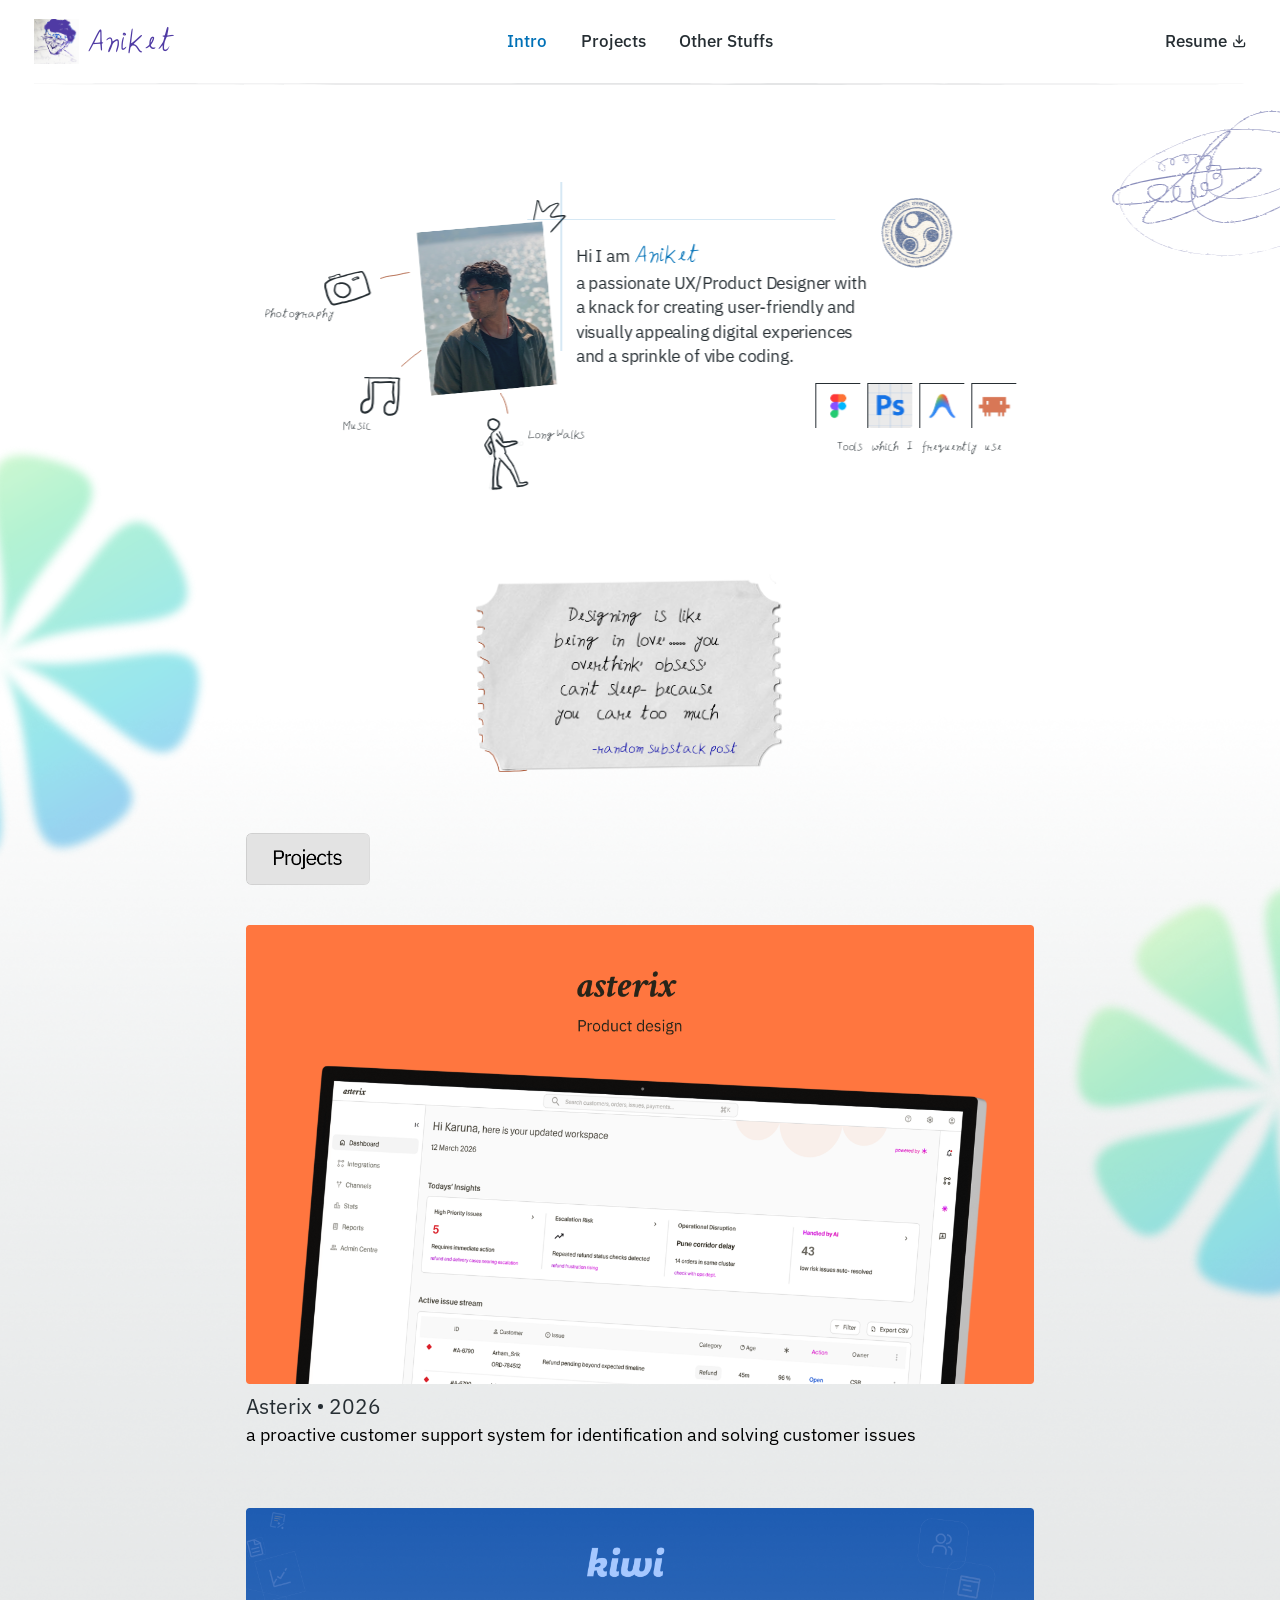
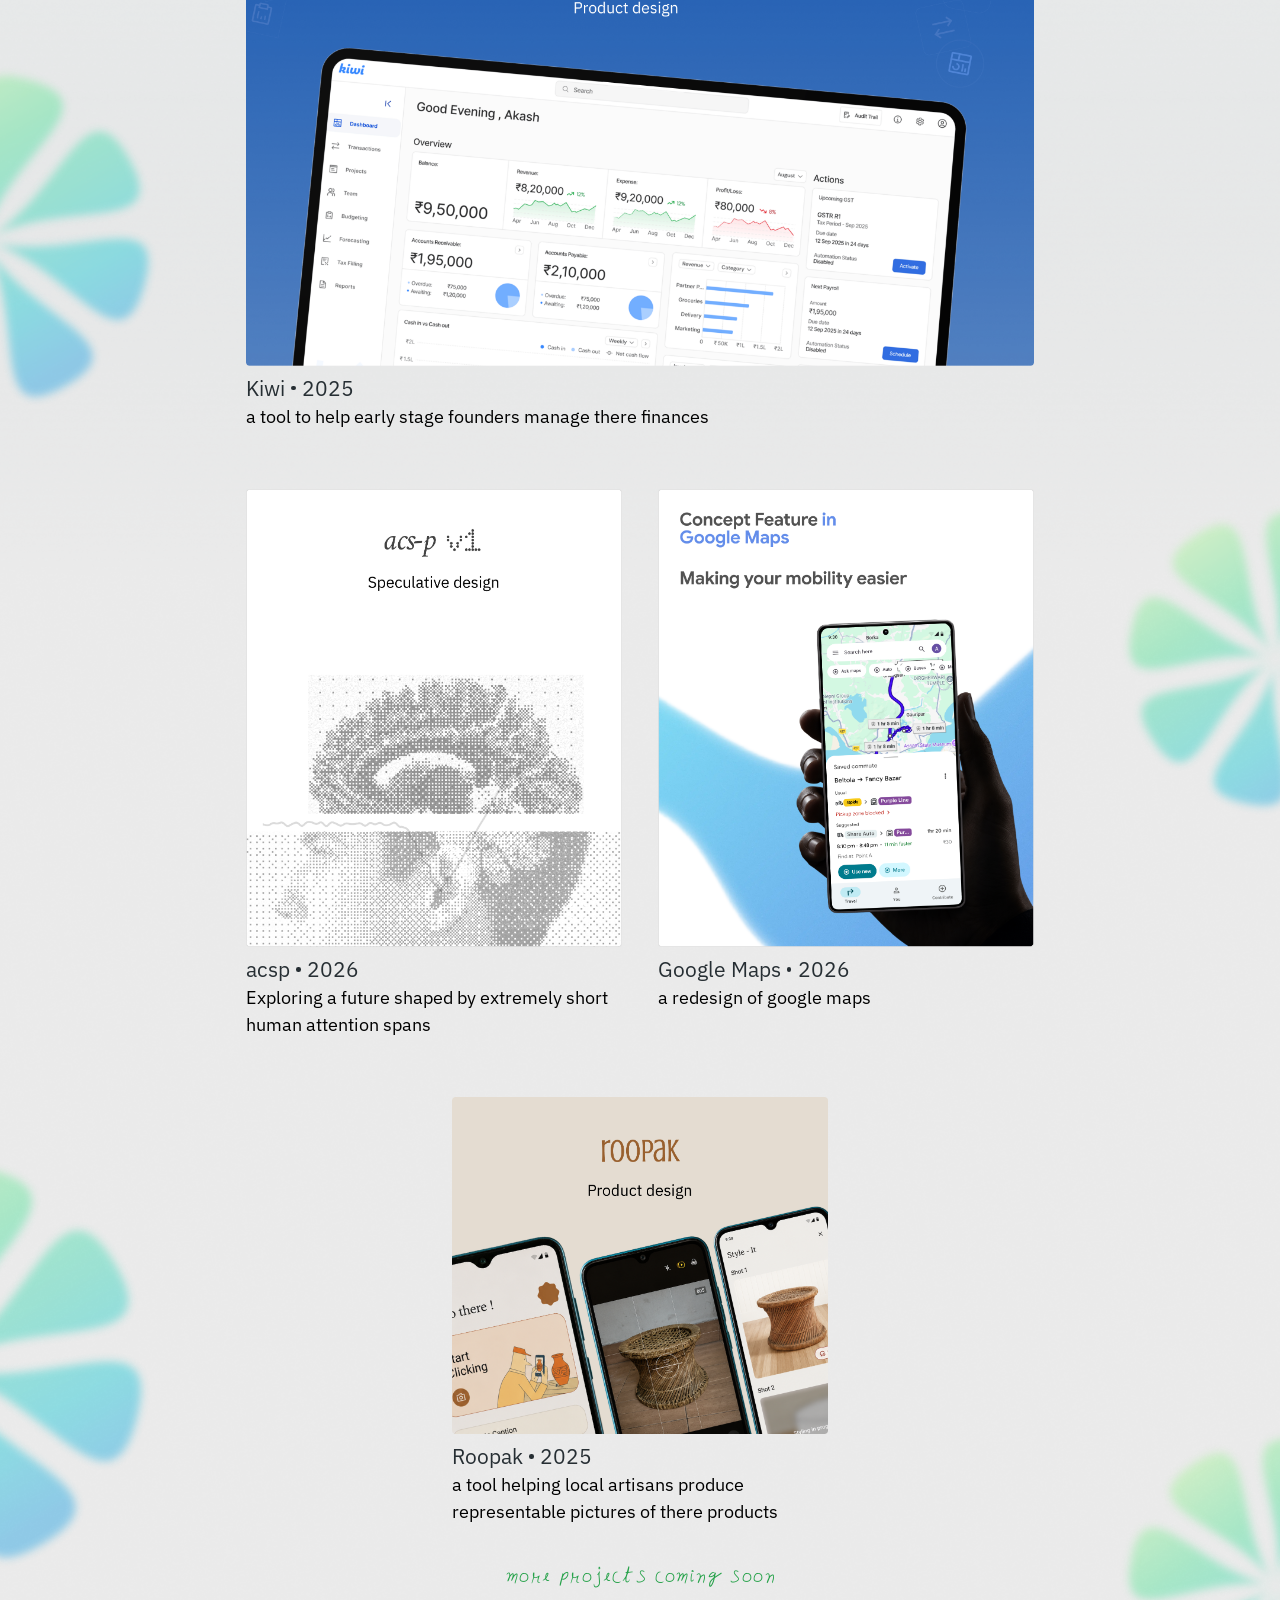
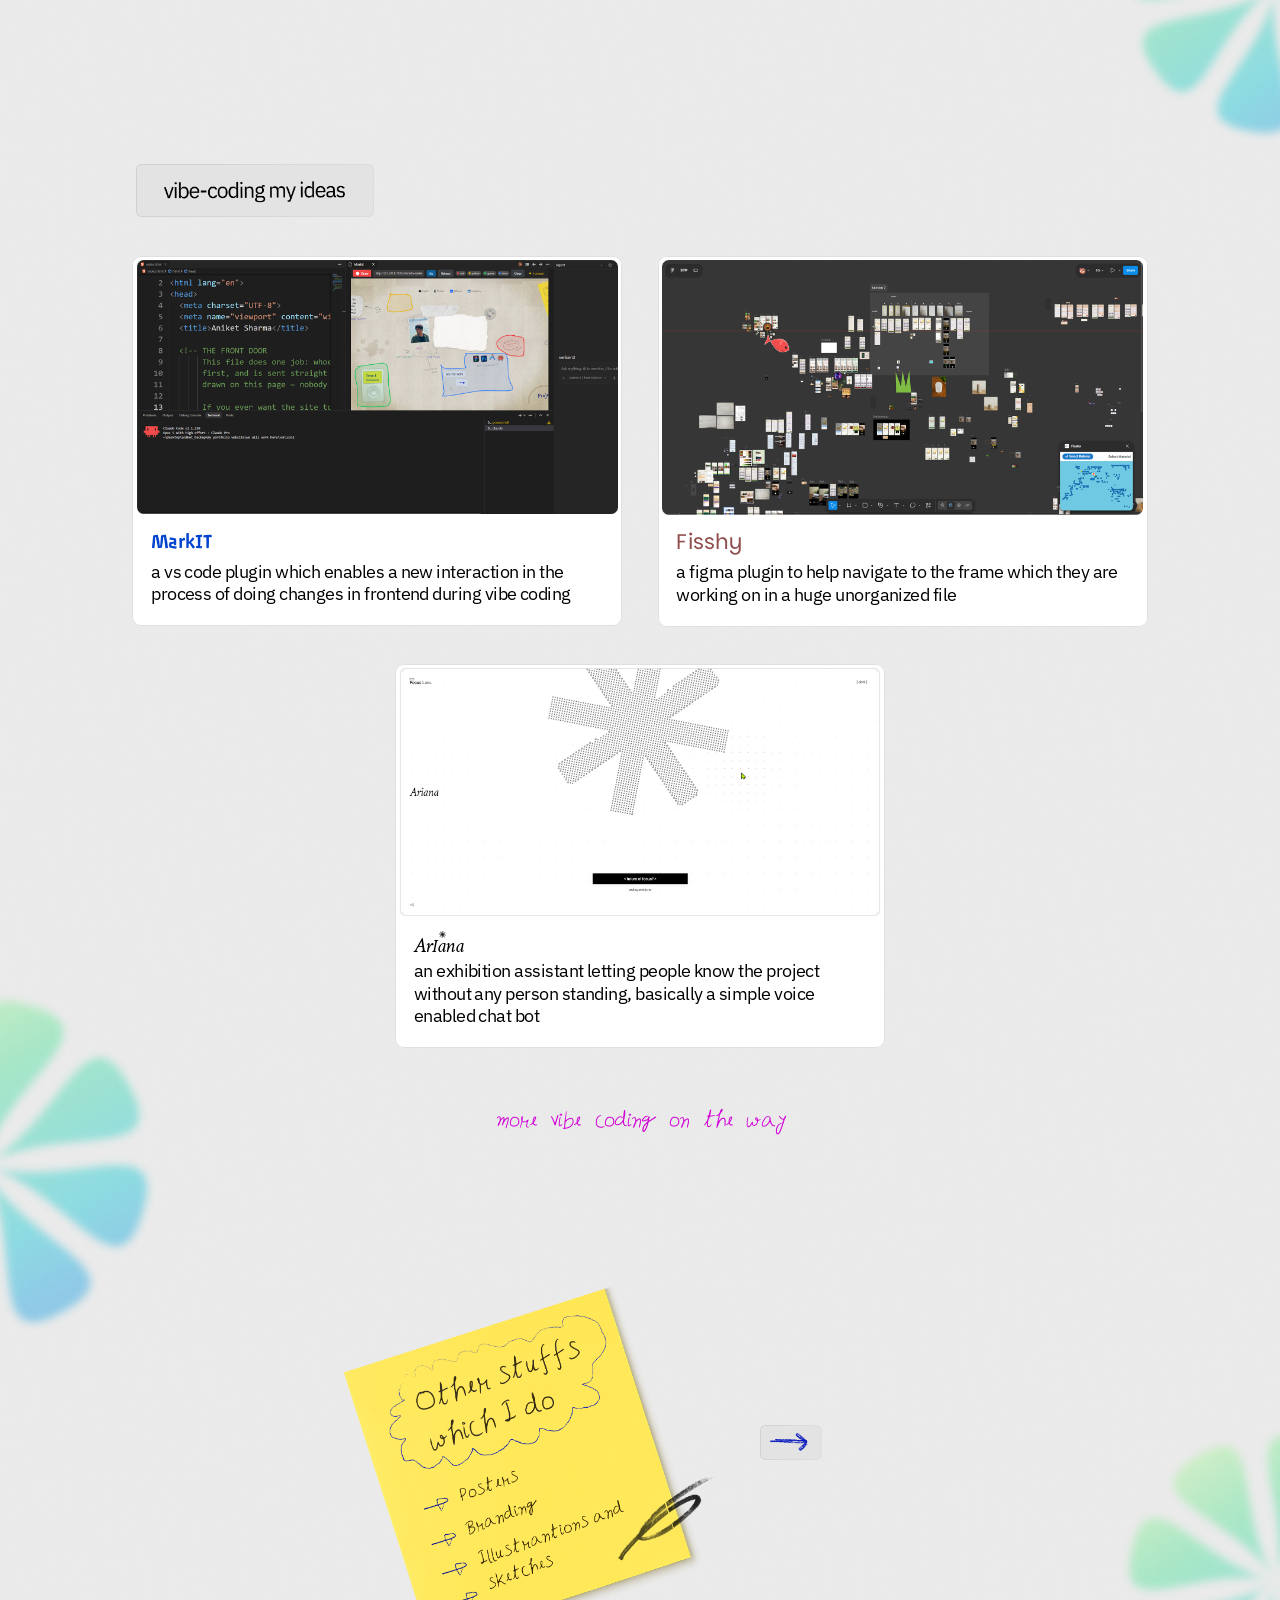
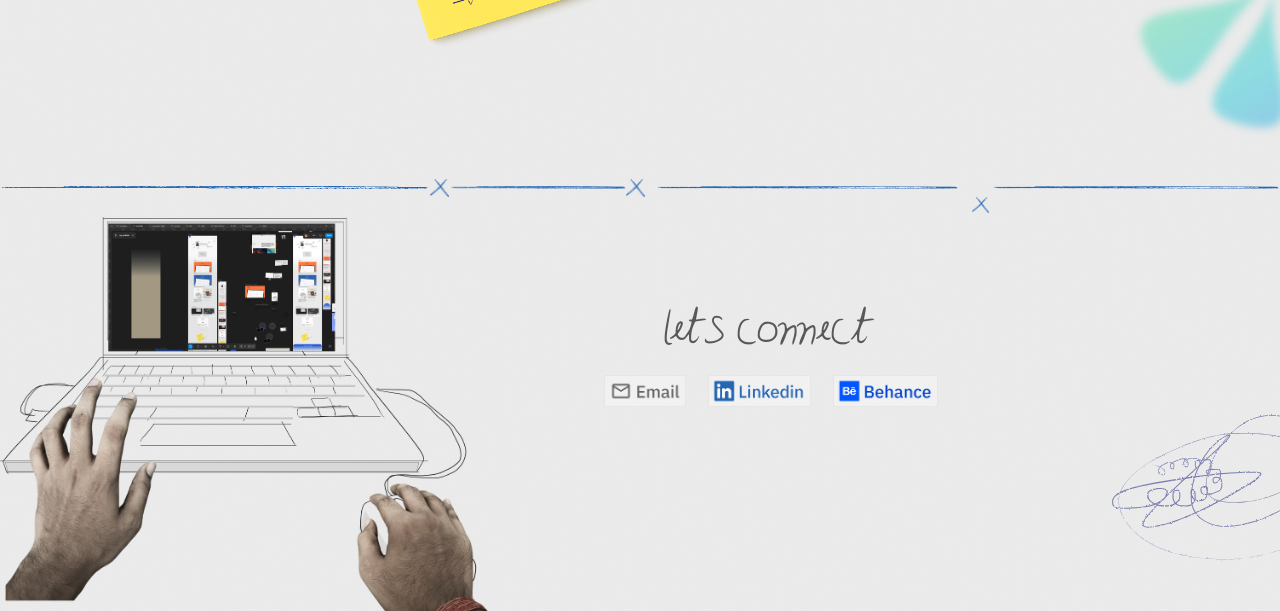
==== commit 4326651b: "updates" ====
--- a/index.html
+++ b/index.html
@@ -314,6 +314,13 @@
           <button class="projects__prev" type="button" aria-label="Previous project" disabled>
             <img src="assests/more-phone-back.png" alt="" aria-hidden="true" width="70" height="68">
           </button>
+          <!-- The swipe cue. `aria-hidden` on purpose: it is an
+               affordance for a thumb, and anyone on a screen reader
+               already has the two real buttons either side of it,
+               announced properly. It fades out once you have swiped —
+               it has done its job by then. -->
+          <span class="projects__hint" aria-hidden="true">swipe for more</span>
+
           <button class="projects__next" type="button" aria-label="Next project">
             <img src="assests/more-phone.png" alt="" aria-hidden="true" width="70" height="68">
           </button>
--- a/styles.css
+++ b/styles.css
@@ -1983,6 +1983,26 @@
   }
 
   :root {
+    /* ⚠️ THE ONE NUMBER THAT SIZES A PROJECT CARD ON PHONES. Aniket
+       asked for them smaller — "looking too long" (2026-09-02).
+
+       Two thirds of a card's height is its COVER, which is 314 x 429.
+       Nothing else is big enough to matter: trimming the padding and
+       the gaps buys about 20px, the picture buys five times that. And
+       the picture can only shrink by making the whole card narrower —
+       cropping it shorter would cut into the artwork, which runs to
+       the very bottom edge on all five covers (measured, not assumed).
+
+       So this is the dial: narrower card -> proportionally shorter
+       cover -> shorter card, with the artwork untouched and framed
+       exactly as drawn. 264 against the Figma's 326, which also leaves
+       a wider slice of the next card showing — the swipe affordance
+       gets stronger as the card gets smaller.
+
+       ⚠️ It does NOT move the first card. That is the track's
+       `padding-left: 19`, a separate number and a Figma alignment. */
+    --pcard: 16.5rem;
+    /* 264 */
     --frame-pad: 1.5rem;
     /* 24 */
     --nav-pad-top: 1.25rem;
@@ -2210,11 +2230,10 @@
   .project--acsp,
   .project--gmaps,
   .project--roopak {
-    flex: 0 0 20.375rem;
+    flex: 0 0 var(--pcard);
     /* every card is one carousel slide here — the desktop widths and
        Roopak's centring are both switched off */
     margin-inline: 0;
-    /* 326 */
     scroll-snap-align: start;
     border: 0;
     /* ⚠️ The drawn rectangle is NOT centred inside the PNG. Measured off
@@ -2233,7 +2252,11 @@
        at 98.5% of the card's height whatever that height is, so padding
        is the only thing that moves it away from the description: at the
        old 12 it cleared the last line of text by 3px. */
-    padding: 0.5rem 0.75rem 2.5rem;
+    padding: 0.5rem 0.75rem 1.75rem;
+    /* ⚠️ was 40 at the bottom. That was air the card no longer needs
+       now it is smaller; 28 still clears the last line of the blurb
+       comfortably, and the drawn frame's baseline follows the card's
+       height so it comes with it. */
   }
 
   /* ⚠️ Every card must be there from the moment you arrive, NOT fade in
@@ -2313,6 +2336,32 @@
     align-items: center;
     margin-top: 1.375rem;
     /* 22 — sits lower under the track */
+  }
+
+  /* The swipe cue. It sits in the middle of the arrow row, which is
+     `space-between` — so with three children it lands centred between
+     the two arrows, in space that was empty anyway. Deliberately quiet:
+     the handwriting face at 15, in --gray, no box and no icon. It is a
+     nudge, not a control. */
+  .projects__hint {
+    /* IBM Plex, not the handwriting face — Aniket's call, 2026-09-02.
+       ⚠️ It drops to 14 and loses the tight tracking at the same time:
+       the hand face is light and airy, Plex at the same 15 with -0.03em
+       reads noticeably heavier and stopped being a whisper. */
+    font-family: var(--font-body);
+    font-size: 0.875rem;
+    /* 14 */
+    letter-spacing: 0;
+    color: var(--gray);
+    /* it must never take a tap meant for a card or an arrow */
+    pointer-events: none;
+    transition: opacity 0.35s var(--ease);
+  }
+
+  /* Once you have swiped, you know you can — app.js sets this on the
+     same signal that brings the back arrow in. */
+  .projects__hint.is-off {
+    opacity: 0;
   }
 
   .projects__prev,
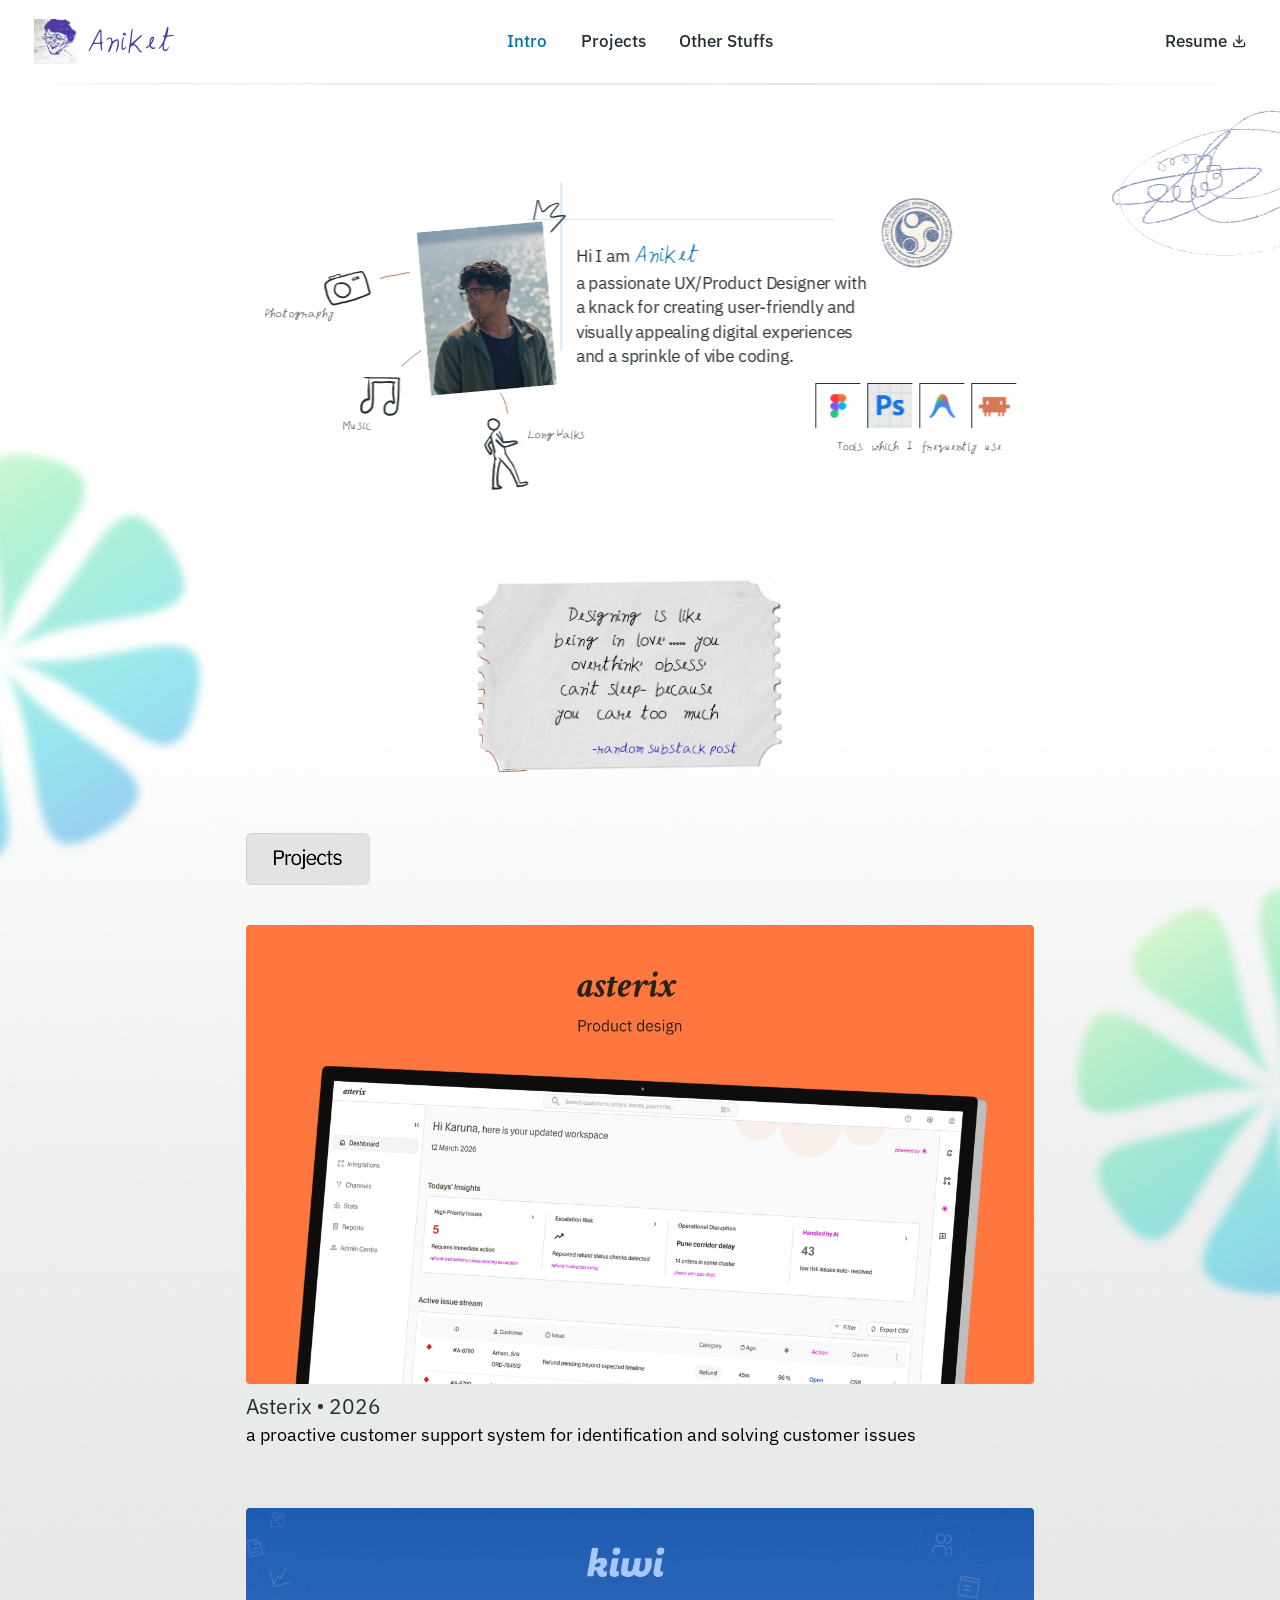
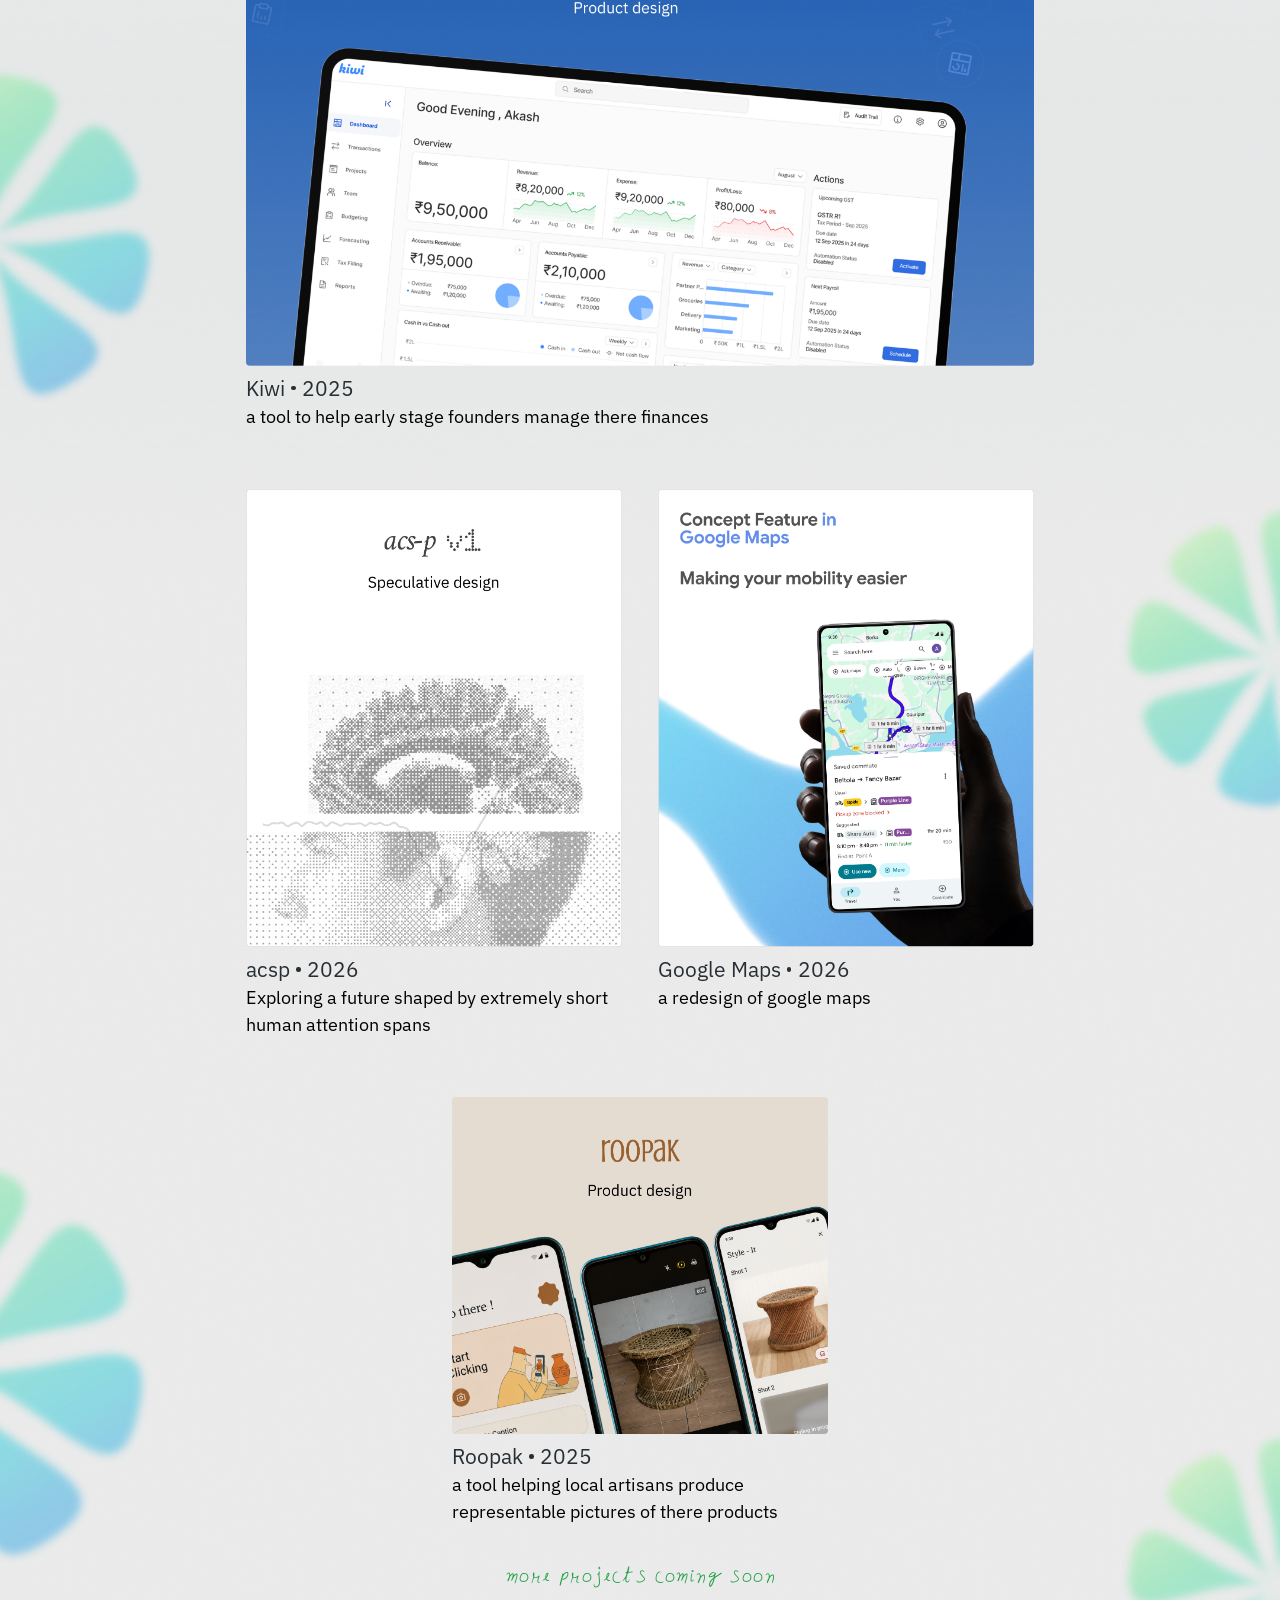
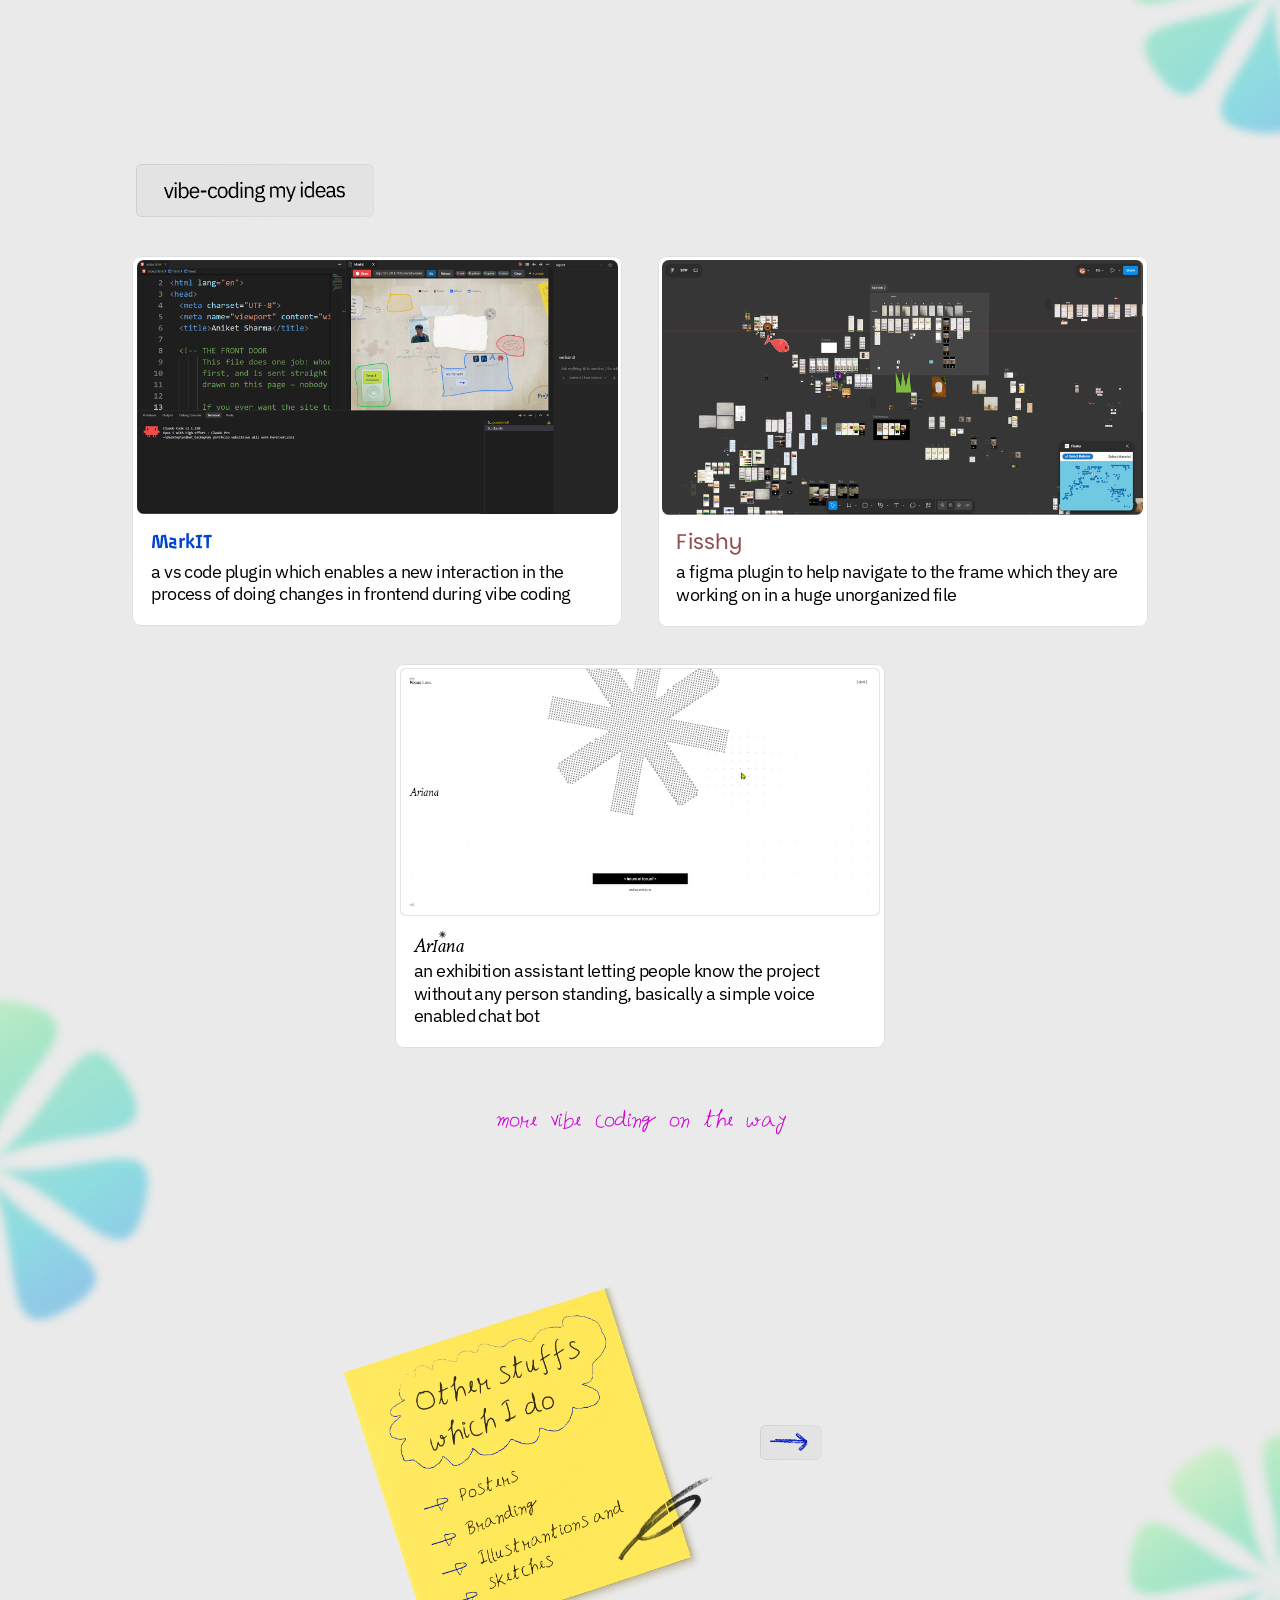
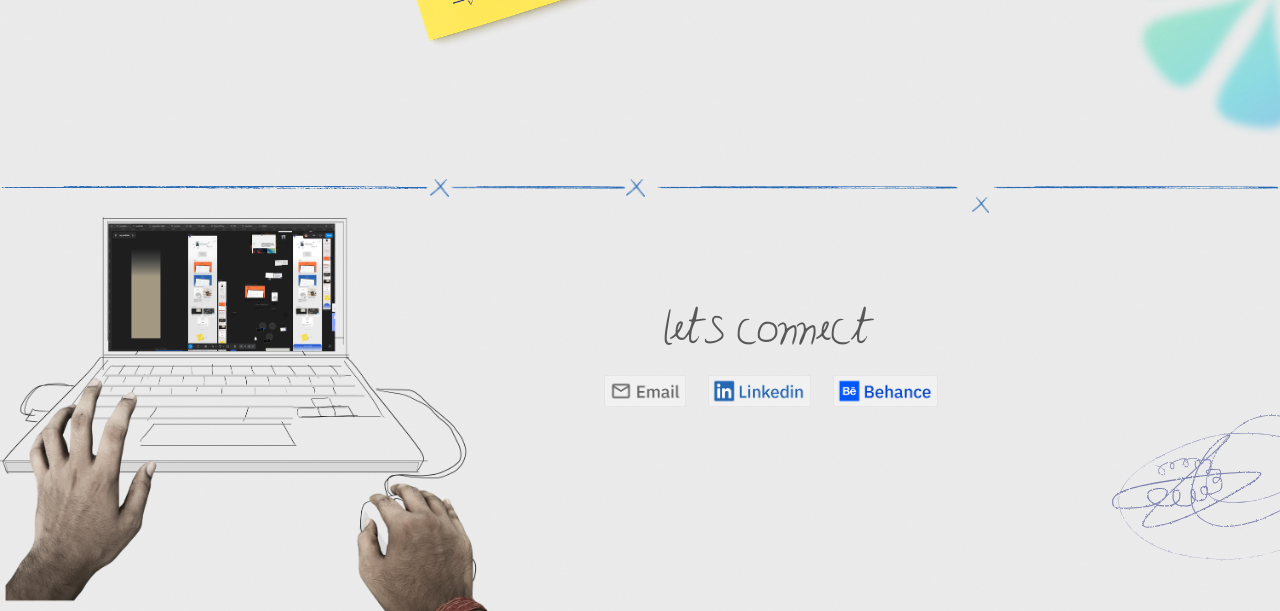
==== commit 25e75fef: "added stuffs page" ====
--- a/index.html
+++ b/index.html
@@ -402,8 +402,8 @@
          screen readers through the `alt` ONLY — if the post-it art
          changes, the alt has to change with it.
 
-         The arrow beside it is a real link. It has nowhere to go yet;
-         the gallery page it points at is still to be built.
+         The arrow beside it goes to `stuffs.html` — the mosaic of
+         posters, branding, illustrations and sketches.
          ══════════════════════════════════════════════════ -->
     <section class="section stuffs" id="stuffs">
       <div class="stuffs__frame">
@@ -419,8 +419,7 @@
                alt="Other stuffs which I do: posters, branding, illustrations and sketches"
                width="1419" height="1254">
 
-          <!-- TODO: point this at the gallery page once it exists -->
-          <a class="stuffs__more" href="#" aria-label="See the posters, branding and sketches">
+          <a class="stuffs__more" href="stuffs.html" aria-label="See the posters, branding and sketches">
             <img src="assests/postit-arrow.png" alt="" width="210" height="117">
           </a>
 
--- a/styles.css
+++ b/styles.css
@@ -3418,6 +3418,50 @@
   margin-bottom: 0;
 }
 
+
+/* ── Other Stuffs: the gallery page ───────────────────────────
+
+   Two things it wants that the case pages do not, both Aniket's
+   call (2026-09-02).
+
+   1. THE MOSAIC RUNS EDGE TO EDGE. `.case__shots` caps at 90rem,
+      which is right for a case study — a 1920-wide write-up centred
+      on a huge monitor. The mosaic is a picture, not a document, and
+      it is drawn bleeding off all four sides, so on a 1600 screen the
+      80px of paper either side read as a mistake.
+
+      ⚠️ THE FILE IS 1440 WIDE, so past 1440 this UPSCALES it. At 1600
+      that is 11% and invisible; at 2560 it is 78% and will look soft.
+      The fix is a wider export, not a change here — see notes.md.
+
+   2. THE FOOTER SITS CLOSE UNDER IT. On a case study the long
+      run-out is welcome; here it left 289px of empty grey on desktop
+      and 188 on a phone, which read as the page having ended early.
+      The three numbers below take that to about 112 on both, with the
+      back arrow living inside the gap rather than floating in it.
+
+   ⚠️ The `.footer__frame` override beats the phone band's own
+   `margin-top` on specificity, not on order — so ONE rule does both
+   bands. Don't split it into two. */
+
+.case__shots--full {
+  width: 100%;
+}
+
+.case-page--gallery .case {
+  padding-bottom: 0;
+}
+
+.case-page--gallery .case__back {
+  margin-top: 1.5rem;
+  /* 24, from 48 */
+}
+
+.case-page--gallery .footer__frame {
+  margin-top: 2.5rem;
+  /* 40, from 137 on desktop and 68 on phones */
+}
+
 .case__coming-soon {
   margin: 7rem auto;
   font-family: var(--font-hand);
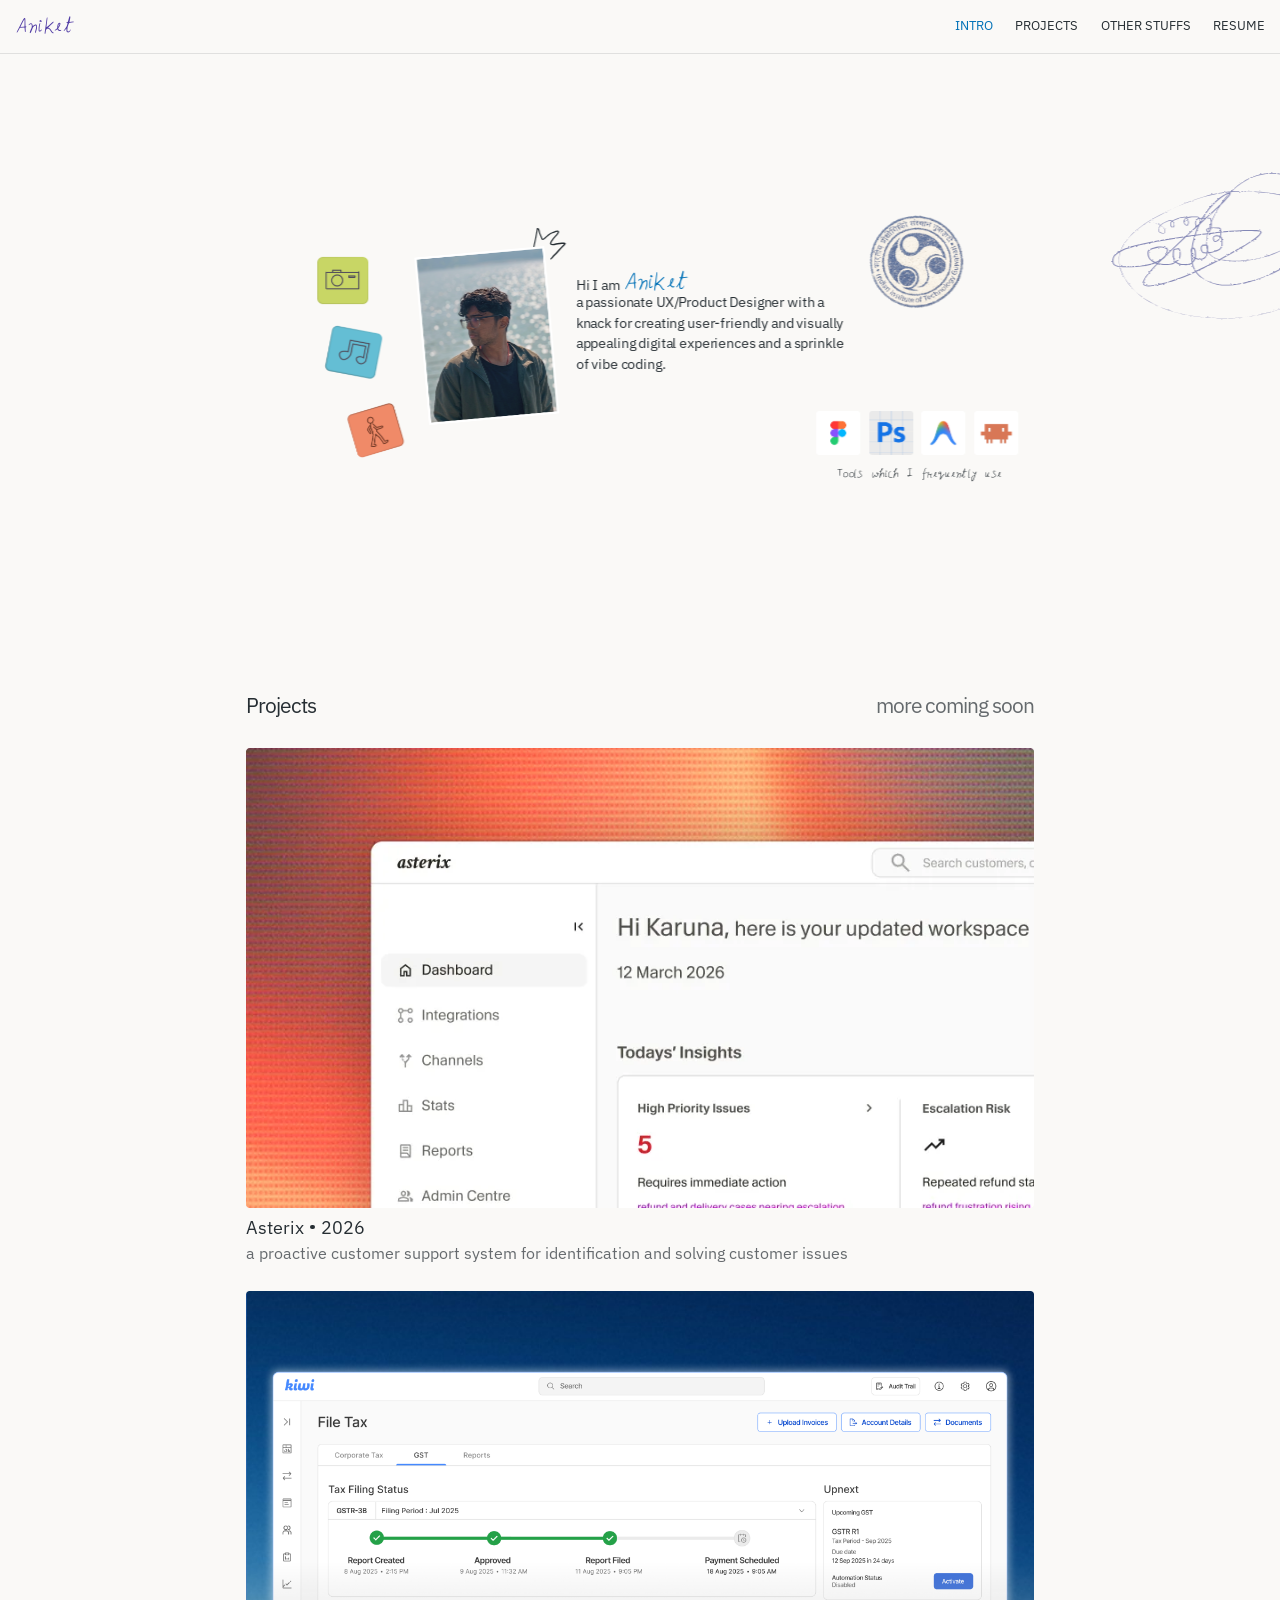
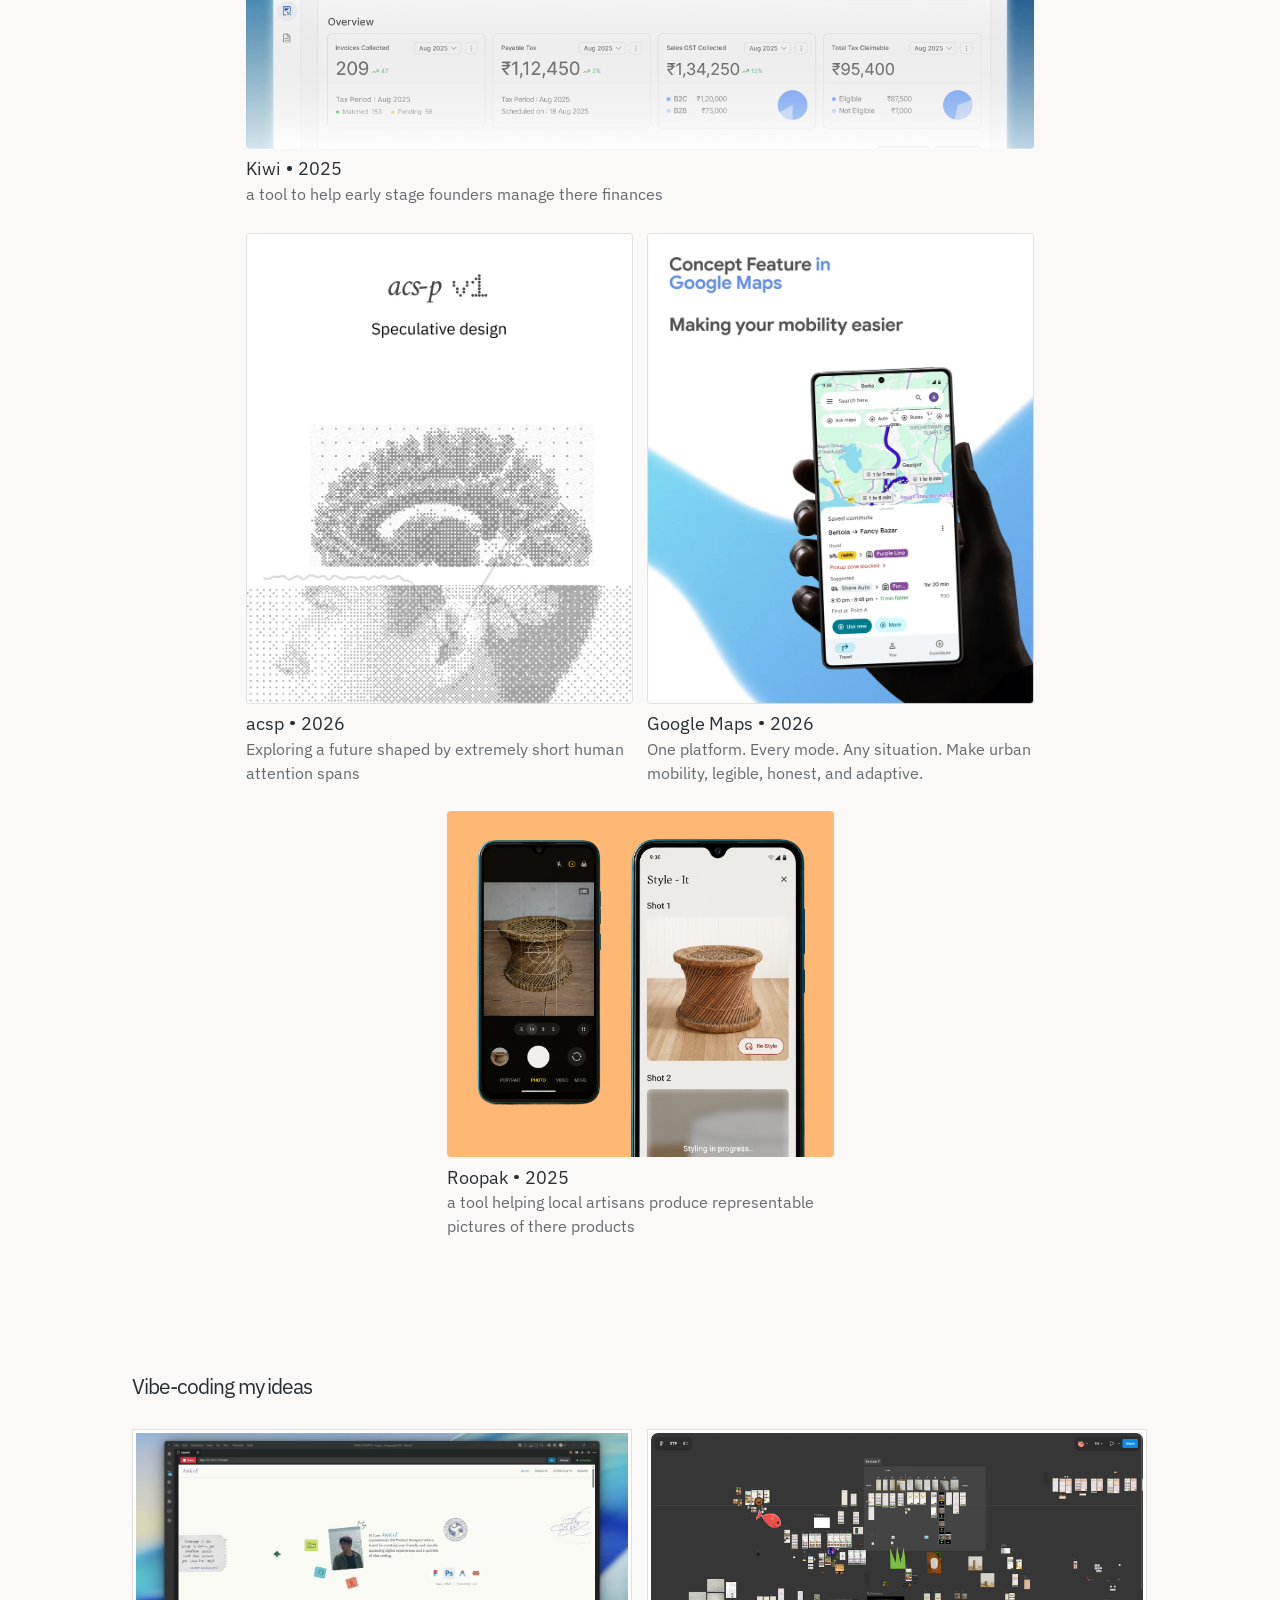
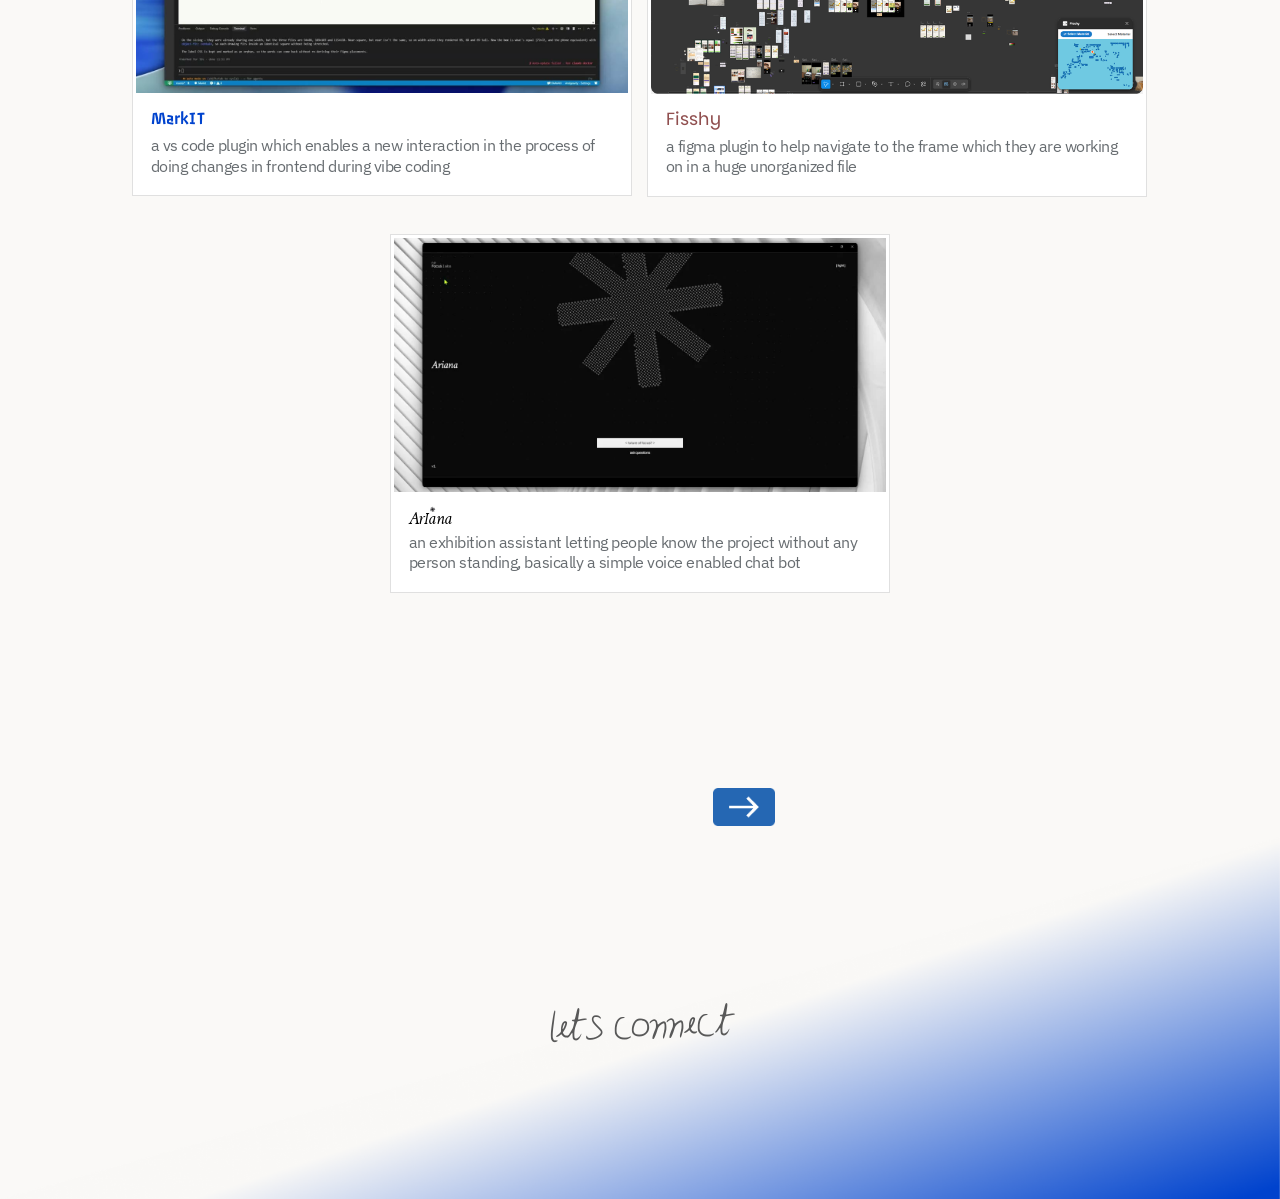
==== commit 19b4209c: "version 2 version2" ====
--- a/index.html
+++ b/index.html
@@ -1,10 +1,12 @@
 <!DOCTYPE html>
 <html lang="en">
+
 <head>
   <meta charset="UTF-8">
   <meta name="viewport" content="width=device-width, initial-scale=1.0">
   <title>Aniket — UX / Product Designer</title>
-  <meta name="description" content="Aniket — a UX/Product Designer with a knack for creating user-friendly and visually appealing digital experiences.">
+  <meta name="description"
+    content="Aniket — a UX/Product Designer with a knack for creating user-friendly and visually appealing digital experiences.">
 
   <link rel="preconnect" href="https://fonts.googleapis.com">
   <link rel="preconnect" href="https://fonts.gstatic.com" crossorigin>
@@ -12,10 +14,47 @@
        wordmarks — one per project, straight off the Figma. They are NOT
        a type system, they are each product's own logo font, which is why
        there are three of them for three words. See styles.css. -->
-  <link href="https://fonts.googleapis.com/css2?family=Crimson+Text:ital@1&family=IBM+Plex+Sans:wght@400;500;600&family=Parkinsans:wght@400&family=Passero+One&display=swap" rel="stylesheet">
+  <link
+    href="https://fonts.googleapis.com/css2?family=Crimson+Text:ital@1&family=IBM+Plex+Sans:wght@400;500;600&family=Parkinsans:wght@400&family=Passero+One&display=swap"
+    rel="stylesheet">
 
   <link rel="stylesheet" href="fonts/aniket-font.css">
   <link rel="stylesheet" href="styles.css">
+
+  <!-- ══ THE PROJECT COVERS START DOWNLOADING WITH THE HERO ══════════
+       Aniket asked for the projects to arrive at the same time as the
+       hero rather than when you scroll to them (2026-09-08).
+
+       Left alone, a browser finds these five covers far below the fold
+       and gives them a LOW priority until it has laid the page out —
+       so they start late even though nothing marks them lazy. A preload
+       in <head> starts the fetch at parse time, beside the hero's own
+       images; `fetchpriority="high"` on each <img> then keeps them
+       there instead of being pushed back down the queue.
+
+       ⚠️ `media` IS DOING REAL WORK. Without it a phone would download
+       the desktop covers as well as its own — the preload does not know
+       about the <picture> below, it only knows what these lines say. One
+       set or the other is fetched, never both.
+
+       ⚠️ `type="image/webp"` lets a browser that cannot read WebP skip
+       the line entirely and fall through to the PNG in the <picture>.
+
+       ⚠️ These are only worth their bandwidth while they are SMALL. At
+       the 4.1MB the covers used to be, preloading them would have
+       starved the hero instead of arriving beside it; it is 407KB now.
+       Re-export a cover much heavier and take these out again.
+       ══════════════════════════════════════════════════════════════ -->
+  <link rel="preload" as="image" type="image/webp" media="(min-width: 1024px)" href="assests/asterix-desktop.webp">
+  <link rel="preload" as="image" type="image/webp" media="(min-width: 1024px)" href="assests/kiwi-dekstop.webp">
+  <link rel="preload" as="image" type="image/webp" media="(min-width: 1024px)" href="assests/acsp-desktop.webp">
+  <link rel="preload" as="image" type="image/webp" media="(min-width: 1024px)" href="assests/gmaps-desktop.webp">
+  <link rel="preload" as="image" type="image/png" media="(min-width: 1024px)" href="assests/roopak-dekstop.png">
+  <link rel="preload" as="image" type="image/png" media="(max-width: 1023px)" href="assests/asterix-phone.png">
+  <link rel="preload" as="image" type="image/png" media="(max-width: 1023px)" href="assests/kiwi-phone.png">
+  <link rel="preload" as="image" type="image/webp" media="(max-width: 1023px)" href="assests/acsp-phone.webp">
+  <link rel="preload" as="image" type="image/webp" media="(max-width: 1023px)" href="assests/gmaps-phone.webp">
+  <link rel="preload" as="image" type="image/webp" media="(max-width: 1023px)" href="assests/roopak-phone.webp">
 
   <!-- This one line has to run BEFORE the page draws, which is why it's
        here and not in app.js (that loads at the end of the body).
@@ -25,6 +64,7 @@
        never arrives at all, which is the point — everything just shows. -->
   <script>document.documentElement.classList.add('js');</script>
 </head>
+
 <body>
 
   <!-- ══════════════════════════════════════════════════
@@ -48,7 +88,6 @@
 
           <div class="nav__row">
             <a class="nav__logo" href="#intro">
-              <img class="nav__doodle" src="assests/logo-doodle.png" alt="" aria-hidden="true">
               <span class="nav__wordmark">Aniket</span>
             </a>
 
@@ -56,19 +95,9 @@
               <a href="#intro" class="nav__link is-active">Intro</a>
               <a href="#projects" class="nav__link">Projects</a>
               <a href="#playground" class="nav__link">Other Stuffs</a>
+              <a href="#resume" class="nav__link nav__link--resume">Resume</a>
             </nav>
-
-            <a href="#resume" class="nav__link nav__link--resume">
-              <span>Resume</span>
-              <svg class="nav__download-icon" width="14" height="14" viewBox="0 0 24 24" fill="none" stroke="currentColor" stroke-width="2.25" stroke-linecap="round" stroke-linejoin="round" aria-hidden="true">
-                <path d="M21 15v4a2 2 0 0 1-2 2H5a2 2 0 0 1-2-2v-4"></path>
-                <polyline points="7 10 12 15 17 10"></polyline>
-                <line x1="12" y1="15" x2="12" y2="3"></line>
-              </svg>
-            </a>
           </div>
-
-          <img class="nav__rule" src="assests/nav-rule.svg" alt="" aria-hidden="true">
 
         </div>
       </div>
@@ -91,29 +120,89 @@
              a small stage of its own. See .hero__cluster in styles.css. -->
         <div class="hero__cluster">
 
-          <img class="hero__photo" src="assests/my photo.png"
-               alt="Aniket" width="570" height="702">
-
-          <!-- The three things Aniket does when he isn't designing. -->
-          <p class="hero__label hero__label--photography">Photography</p>
-          <p class="hero__label hero__label--music">Music</p>
-          <p class="hero__label hero__label--walks">Long Walks</p>
-
-          <img class="hero__doodle hero__doodle--camera" src="assests/doodle-camera.svg"
-               alt="" aria-hidden="true" width="66" height="50">
-          <img class="hero__doodle hero__doodle--music" src="assests/doodle-music.svg"
-               alt="" aria-hidden="true" width="57" height="54">
-
-          <!-- The walking figure is a different, more compact drawing on
-               phones — Aniket drew a separate one in the mobile frame. -->
-          <picture class="hero__doodle hero__doodle--walks">
-            <source media="(max-width: 1023px)" srcset="assests/doodle-longwalks-phone.svg">
-            <img src="assests/doodle-longwalks.svg" alt="" aria-hidden="true"
-                 width="62" height="103">
+          <img class="hero__photo" src="assests/my photo.png" alt="Aniket" width="570" height="702">
+
+          <!-- The three words that used to sit under the doodles —
+               "Photography", "Music", "Long Walks" — were removed with
+               the switch to tiles (2026-09-08). The icons say it. Their
+               rules are still in styles.css, marked as orphans. -->
+
+          <!-- ⚠️ THESE THREE ARE A SET NOW. They used to be line-art
+               SVGs, each a different shape; Aniket replaced them with
+               coloured tiles (2026-09-08), all roughly square, so they
+               are sized by one shared rule in styles.css instead of
+               three per-drawing widths.
+
+               ⚠️ ALL THREE ARE <picture> NOW (2026-09-12). Each tile has
+               its own phone drawing and they swap together under 767:
+               camera_phone.png, music_phone'.png, long walks_phone.png.
+               They are 271, 223 and 329 square against the desktop
+               files' 94x86, 109x103 and 115x110 — SQUARE, which is what
+               the shared box already assumes, so nothing had to change
+               in styles.css.
+
+               ⚠️ `doodle-longwalks-phone.svg` IS NOT ONE OF THESE. It is
+               the old line-art walker and it stays unused; the phone set
+               is coloured tiles like the desktop set. -->
+          <picture>
+            <source media="(max-width: 767px)" srcset="assests/camera_phone.png">
+            <img class="hero__doodle hero__doodle--camera" src="assests/camera.png" alt="" aria-hidden="true"
+              width="94" height="86">
           </picture>
 
-          <img class="hero__doodle hero__doodle--grass" src="assests/doodle-grass.svg"
-               alt="" aria-hidden="true" width="47" height="46">
+          <!-- ⚠️ THE TWO HOVER CARDS USED TO SIT HERE, one after each of
+               their tiles — `camera hover.png` and `long walk hover.png`,
+               revealed by a `~` sibling selector and pinned open in the
+               gutter to the left. Aniket asked for the CURSOR to become
+               them instead (2026-09-10), so they are now drawn inside
+               `.cursor` and driven by the zone table in app.js. The
+               `.hero__record` rules in styles.css are kept but orphaned
+               — put these two <img>s back, each immediately after its
+               own tile, and the old behaviour returns as it was. -->
+          <!-- ⚠️ THE APOSTROPHE IN `music_phone'.png` IS REALLY IN THE
+               FILENAME — it is written `%27` here because a raw ' would
+               close the attribute. Rename the file and this must change
+               with it. -->
+          <picture>
+            <source media="(max-width: 767px)" srcset="assests/music_phone%27.png">
+            <img class="hero__doodle hero__doodle--music" src="assests/music.png" alt="" aria-hidden="true"
+              width="109" height="103">
+          </picture>
+          <picture>
+            <source media="(max-width: 767px)" srcset="assests/long%20walks_phone.png">
+            <img class="hero__doodle hero__doodle--walks" src="assests/long%20walks.png" alt="" aria-hidden="true"
+              width="115" height="110">
+          </picture>
+
+          <img class="hero__doodle hero__doodle--grass" src="assests/doodle-grass.svg" alt="" aria-hidden="true"
+            width="47" height="46">
+
+          <!-- ══ THE TILES' ANSWER ON PHONES ══════════════════════
+               On desktop the blue cursor BECOMES the card when you hover
+               a tile (see `.cursor` and the zone table in app.js). A
+               phone has no hover, so Aniket asked for the same three
+               answers on TAP, each staying up for 5 seconds
+               (2026-09-12).
+
+               ⚠️ ONE ELEMENT FOR ALL THREE TILES, not one each. app.js
+               moves it to whichever tile was tapped and fills it from
+               the SAME zone table the cursor reads, so a card redrawn
+               or a wording changed there lands here too with nothing to
+               keep in step.
+
+               ⚠️ IT IS EMPTY ON PURPOSE. The picture's `src` and the
+               label's words are written by app.js at the moment of the
+               tap; there is nothing to see, and nothing to download,
+               until a tile is touched.
+
+               ⚠️ WHEREVER THE CURSOR ISN'T. styles.css keeps it
+               `display: none` until the 1023 band — the band the tiles'
+               mobile layout is written in — and app.js answers a tap
+               only when the cursor's own media query does NOT match. -->
+          <div class="doodle-pop" aria-hidden="true">
+            <span class="doodle-pop__label"></span>
+            <img class="doodle-pop__card" alt="">
+          </div>
 
         </div>
 
@@ -127,42 +216,26 @@
           digital experiences and a sprinkle of vibe coding.
         </p>
 
-        <!-- Two faint blue hairlines from the Figma — the crosshair the
-             collage is hung on. Plain divs; they're 2px of flat colour. -->
-        <div class="hero__guide hero__guide--down" aria-hidden="true"></div>
-        <div class="hero__guide hero__guide--across" aria-hidden="true"></div>
-
-        <img class="hero__iitg" src="assests/iitg logo.png"
-             alt="Indian Institute of Technology Guwahati" width="248" height="247">
-
-        <img class="hero__scribble hero__scribble--camera" src="assests/scribble-camera.svg"
-             alt="" aria-hidden="true" width="42" height="10">
-        <img class="hero__scribble hero__scribble--music" src="assests/scribble-music.svg"
-             alt="" aria-hidden="true" width="29" height="24">
-        <img class="hero__scribble hero__scribble--walks" src="assests/scribble-longwalks.svg"
-             alt="" aria-hidden="true" width="11" height="30">
+        <img class="hero__iitg" src="assests/iitg logo.png" alt="Indian Institute of Technology Guwahati" width="248"
+          height="247">
 
         <!-- The four tools. Each sits in a hand-drawn top-left corner
              bracket — that's the border-top + border-left in the CSS, not
              an image. Sliced out of assests/tools.png so each one can be
              swapped on its own. -->
         <div class="hero__tools">
-          <img class="hero__tool" src="assests/tool-figma.png"
-               alt="Figma" width="186" height="186">
-          <img class="hero__tool" src="assests/tool-photoshop.png"
-               alt="Adobe Photoshop" width="186" height="186">
-          <img class="hero__tool" src="assests/tool-antigravity.png"
-               alt="Antigravity" width="186" height="186">
-          <img class="hero__tool" src="assests/tool-claude.png"
-               alt="Claude" width="186" height="186">
+          <img class="hero__tool" src="assests/tool-figma.png" alt="Figma" width="186" height="186">
+          <img class="hero__tool" src="assests/tool-photoshop.png" alt="Adobe Photoshop" width="186" height="186">
+          <img class="hero__tool" src="assests/tool-antigravity.png" alt="Antigravity" width="186" height="186">
+          <img class="hero__tool" src="assests/tool-claude.png" alt="Claude" width="186" height="186">
         </div>
 
         <p class="hero__tools-caption">Tools which I frequently use</p>
 
         <!-- The big loop top-right. It runs off the edge of the frame in
              Figma, so the export is already cropped to the page edge. -->
-        <img class="hero__scribble hero__scribble--loop" src="assests/hero-scribble.svg"
-             alt="" aria-hidden="true" width="237" height="207">
+        <img class="hero__scribble hero__scribble--loop" src="assests/hero-scribble.svg" alt="" aria-hidden="true"
+          width="237" height="207">
 
       </div>
     </section>
@@ -178,13 +251,10 @@
     <section class="section quote" id="quote">
       <div class="quote__frame">
 
-        <img class="petal petal--l1" src="assests/scroll-flower.png"
-             alt="" aria-hidden="true" width="900" height="900">
-
-        <img class="quote__card" src="assests/note.png" data-reveal
-             alt="Designing is like being in love ..... you overthink, obsess,
-                  can't sleep - because you care too much. — random substack post"
-             width="1521" height="1170">
+        <img class="petal petal--l1" src="assests/scroll-flower.png" alt="" aria-hidden="true" width="900" height="900">
+
+        <img class="quote__card" src="assests/note.png" data-reveal alt="Designing is like being in love ..... you overthink, obsess,
+                  can't sleep - because you care too much. — random substack post" width="1521" height="1170">
       </div>
     </section>
 
@@ -200,43 +270,79 @@
     <section class="section projects" id="projects">
       <div class="projects__frame">
 
-        <img class="petal petal--r1" src="assests/scroll-flower.png"
-             alt="" aria-hidden="true" width="900" height="900">
-        <img class="petal petal--l2" src="assests/scroll-flower.png"
-             alt="" aria-hidden="true" width="900" height="900">
-        <img class="petal petal--r2" src="assests/scroll-flower.png"
-             alt="" aria-hidden="true" width="900" height="900">
-        <img class="petal petal--l3" src="assests/scroll-flower.png"
-             alt="" aria-hidden="true" width="900" height="900">
-        <img class="petal petal--r3" src="assests/scroll-flower.png"
-             alt="" aria-hidden="true" width="900" height="900">
-
-        <img class="projects__tag" src="assests/project%20tag.png"
-             alt="Projects" width="417" height="177">
-
+        <img class="petal petal--r1" src="assests/scroll-flower.png" alt="" aria-hidden="true" width="900" height="900">
+        <img class="petal petal--l2" src="assests/scroll-flower.png" alt="" aria-hidden="true" width="900" height="900">
+        <img class="petal petal--r2" src="assests/scroll-flower.png" alt="" aria-hidden="true" width="900" height="900">
+        <img class="petal petal--l3" src="assests/scroll-flower.png" alt="" aria-hidden="true" width="900" height="900">
+        <img class="petal petal--r3" src="assests/scroll-flower.png" alt="" aria-hidden="true" width="900" height="900">
+
+        <!-- The hand-drawn "Projects" tag PNG used to sit here; Aniket
+             asked for it gone and for a real text title in its place
+             (2026-09-08). Its old rule is still in styles.css. -->
+        <div class="projects__head">
+          <h2 class="projects__title">Projects</h2>
+          <p class="projects__soon">more coming soon</p>
+        </div>
+
+        <!-- ══ WHY EVERY COVER IS FOUR LINES ══════════════════════
+             Aniket asked for this section to load faster (2026-09-08).
+             The five desktop covers were 4.1MB of PNG, exported at up to
+             3x the size they are ever drawn at, and they downloaded
+             eagerly alongside everything else on the page.
+
+             Each <picture> now offers, IN THIS ORDER — first match wins:
+               1. phone WebP    (≤1023, modern browser)
+               2. phone PNG     (≤1023, no WebP support)
+               3. desktop WebP  (wide, modern browser)
+               4. the <img>     — the original desktop PNG, the fallback
+                                  for a browser that understands neither
+
+             ⚠️ THE ORDER IS THE LOGIC. Move the desktop WebP above the
+             phone rules and phones start downloading the desktop file.
+
+             ⚠️ THE .webp FILES ARE GENERATED, NOT DRAWN. They are the
+             PNGs beside them, resized to 2x their largest drawn width
+             and saved at quality 82. Re-export a cover and the .webp has
+             to be remade from it or the two drift apart. The PNGs are
+             untouched, so deleting the .webp files and these <source>
+             lines puts everything back exactly as it was.
+             ═══════════════════════════════════════════════════════ -->
+        <!-- ⚠️ ASTERIX HAS NO `data-reveal` AND THE OTHER FOUR DO.
+             That asymmetry is the whole point, not an oversight
+             (2026-09-08).
+
+             Every card used to fade up as it crossed into the viewport.
+             The one that read badly was the FIRST: you scroll out of the
+             hero, the section is already on screen, and its opening card
+             is still assembling itself. So Asterix is simply there — it
+             is the card that says the section has arrived — and the four
+             below it still come in as you reach them. -->
         <ul class="projects__list">
           <li class="project project--asterix">
             <!-- Every card opens its own case-study page. ⚠️ Three of the
                  five folders in assests/ are still EMPTY, so those pages
                  are a heading and two back buttons until the pictures
                  land — see notes.md. -->
-            <a class="project__link" href="asterix.html" data-reveal>
+            <a class="project__link" href="asterix.html">
               <picture class="project__cover">
                 <source media="(max-width: 1023px)" srcset="assests/asterix-phone.png">
-                <img src="assests/asterix%20banner%20-%20Dekstop.png" alt="" width="886" height="517">
+                <source type="image/webp" srcset="assests/asterix-desktop.webp">
+                <img src="assests/asterix%20banner%20-%20Dekstop.png" alt="" decoding="async" fetchpriority="high" width="886" height="517">
               </picture>
               <p class="project__meta">
                 <span class="project__name">Asterix</span>
                 <span class="project__year">2026</span>
               </p>
-              <p class="project__blurb">a proactive customer support system for identification and solving customer issues</p>
+              <p class="project__blurb">a proactive customer support system for identification and solving customer
+                issues</p>
             </a>
           </li>
           <li class="project project--kiwi">
             <a class="project__link" href="kiwi.html" data-reveal>
               <picture class="project__cover">
                 <source media="(max-width: 1023px)" srcset="assests/kiwi-phone.png">
-                <img src="assests/kiwi-dekstop.png" alt="" width="886" height="515">
+                <source type="image/webp" srcset="assests/kiwi-dekstop.webp">
+                <img src="assests/kiwi-dekstop.webp" alt="Kiwi dashboard overview" decoding="async" fetchpriority="high" width="886" height="515">
               </picture>
               <p class="project__meta">
                 <span class="project__name">Kiwi</span>
@@ -248,8 +354,10 @@
           <li class="project project--acsp">
             <a class="project__link" href="acsp.html" data-reveal>
               <picture class="project__cover">
+                <source media="(max-width: 1023px)" type="image/webp" srcset="assests/acsp-phone.webp">
                 <source media="(max-width: 1023px)" srcset="assests/acsp-phone.png">
-                <img src="assests/acsp-%20dekstop.png" alt="" width="423" height="515">
+                <source type="image/webp" srcset="assests/acsp-desktop.webp">
+                <img src="assests/acsp-%20dekstop.png" alt="" decoding="async" fetchpriority="high" width="423" height="515">
               </picture>
               <p class="project__meta">
                 <span class="project__name">acsp</span>
@@ -261,30 +369,38 @@
           <li class="project project--gmaps">
             <a class="project__link" href="gmaps.html" data-reveal>
               <picture class="project__cover">
+                <source media="(max-width: 1023px)" type="image/webp" srcset="assests/gmaps-phone.webp">
                 <source media="(max-width: 1023px)" srcset="assests/gmaps-phone.png">
-                <img src="assests/gmaps-%20dekstop.png" alt="" width="423" height="515">
+                <source type="image/webp" srcset="assests/gmaps-desktop.webp">
+                <img src="assests/gmaps-%20dekstop.png" alt="" decoding="async" fetchpriority="high" width="423" height="515">
               </picture>
               <p class="project__meta">
                 <span class="project__name">Google Maps</span>
                 <span class="project__year">2026</span>
               </p>
-              <!-- TODO: Aniket's own line for this one — the blurb below is a
-                   placeholder. Whatever it becomes, change it in
-                   build-case-pages.py too so gmaps.html keeps matching. -->
-              <p class="project__blurb">a redesign of google maps</p>
+              <!-- TODO: Aniket's own line for this one — the blurb below is
+                   still a placeholder. Whatever it becomes, change it in
+                   build-case-pages.py too so gmaps.html keeps matching.
+                   ⚠️ THE THREE AGREE AS OF 2026-09-11. They had drifted:
+                   this card was rewritten and gmaps.html was left on the
+                   generator's old "a redesign of google maps". -->
+              <p class="project__blurb">One platform. Every mode. Any situation.
+                Make urban mobility, legible, honest, and adaptive.</p>
             </a>
           </li>
           <li class="project project--roopak">
             <a class="project__link" href="roopak.html" data-reveal>
               <picture class="project__cover">
+                <source media="(max-width: 1023px)" type="image/webp" srcset="assests/roopak-phone.webp">
                 <source media="(max-width: 1023px)" srcset="assests/roopak-phone.png">
-                <img src="assests/roopak-dekstop.png" alt="" width="423" height="379">
+                <img src="assests/roopak-dekstop.png" alt="" decoding="async" fetchpriority="high" width="423" height="379">
               </picture>
               <p class="project__meta">
                 <span class="project__name">Roopak</span>
                 <span class="project__year">2025</span>
               </p>
-              <p class="project__blurb">a tool helping local artisans produce representable pictures of there products</p>
+              <p class="project__blurb">a tool helping local artisans produce representable pictures of there products
+              </p>
             </a>
           </li>
         </ul>
@@ -326,7 +442,9 @@
           </button>
         </div>
 
-        <p class="projects__more">more projects coming soon</p>
+        <!-- The green "more projects coming soon" note sat here, removed
+             2026-09-08 — "more coming soon" now says it up in the
+             section title row instead. Its rule is still in styles.css. -->
 
       </div>
     </section>
@@ -346,49 +464,86 @@
     <section class="section playground" id="playground">
       <div class="playground__frame">
 
-        <img class="playground__tag" src="assests/vibe%20tag.png"
-             alt="vibe-coding my ideas" width="804" height="177">
+        <!-- The hand-drawn "vibe-coding my ideas" tag PNG used to sit
+             here; replaced by this text title, the twin of the Projects
+             one (2026-09-08). ⚠️ THE 213 GAP BETWEEN THIS SECTION AND
+             PROJECTS RIDES ON THIS ELEMENT'S TOP MARGIN — take the
+             title out again and the two sections run together. -->
+        <h2 class="playground__title">Vibe-coding my ideas</h2>
 
         <ul class="playground__list">
 
           <li class="lab lab--markit">
             <a class="lab__card" href="markit.html" data-reveal>
-              <video class="lab__media" poster="assests/markit_placeholder-dekstop.png"
-                     muted loop playsinline preload="none" width="541" height="286">
-                <!-- <source src="assests/markit.mp4" type="video/mp4"> -->
+              <!-- ⚠️ THE POSTER IS THE VIDEO'S OWN FIRST FRAME, not the
+                   designed still. `markit_placeholder-dekstop.png` framed
+                   the editor differently, so the picture jumped the moment
+                   playback started. This one is frame 1 of the clip, so
+                   the still and the first frame are the same picture and
+                   nothing moves. That PNG is now unused.
+
+                   ⚠️ `muted` IS WHAT LETS IT PLAY AT ALL — no browser
+                   autoplays a clip with sound. The encode has no audio
+                   track either. `loop` is the replay; `playsinline` stops
+                   iOS taking it fullscreen; `preload="none"` keeps 1.4MB
+                   off the wire until app.js starts it, which it does when
+                   the card scrolls into view. -->
+              <video class="lab__media" poster="assests/markit-poster.jpg" muted loop playsinline
+                preload="none" width="541" height="286">
+                <source src="assests/markit.mp4" type="video/mp4">
               </video>
               <h3 class="lab__name lab__name--markit">MarkIT</h3>
-              <p class="lab__blurb">a vs code plugin which enables a new interaction in the process of doing changes in frontend during vibe coding</p>
+              <p class="lab__blurb">a vs code plugin which enables a new interaction in the process of doing changes in
+                frontend during vibe coding</p>
             </a>
           </li>
 
           <li class="lab lab--fisshy">
             <a class="lab__card" href="fisshy.html" data-reveal>
-              <video class="lab__media" poster="assests/fisshy-placeholder-desktop.png"
-                     muted loop playsinline preload="none" width="541" height="287">
+              <video class="lab__media" poster="assests/fisshy-placeholder-desktop.png" muted loop playsinline
+                preload="none" width="541" height="287">
                 <!-- <source src="assests/fisshy.mp4" type="video/mp4"> -->
               </video>
               <h3 class="lab__name lab__name--fisshy">Fisshy</h3>
-              <p class="lab__blurb">a figma plugin to help navigate to the frame which they are working on in a huge unorganized file</p>
+              <p class="lab__blurb">a figma plugin to help navigate to the frame which they are working on in a huge
+                unorganized file</p>
             </a>
           </li>
 
           <li class="lab lab--ariana">
             <a class="lab__card" href="ariana.html" data-reveal>
-              <img class="lab__media" src="assests/ariana.png" alt=""
-                   width="541" height="279">
+              <!-- ⚠️ ARIANA IS A VIDEO NOW (2026-09-10) — it was an <img>
+                   from the day this card was built, and several notes used
+                   to say so. Same set of attributes as MarkIT above, and
+                   the same reasons: `muted` is what makes autoplay legal,
+                   `loop` is the replay, `preload="none"` keeps the file off
+                   the wire until app.js starts it on scroll. The poster is
+                   frame 1 of the clip, so there is no jump when it starts;
+                   `assests/ariana.png`, the still that used to be here, is
+                   now unused. -->
+              <video class="lab__media" poster="assests/ariana-poster.jpg" muted loop playsinline
+                preload="none" width="541" height="279">
+                <source src="assests/ariana.mp4" type="video/mp4">
+              </video>
               <h3 class="lab__name lab__name--ariana">
-                <span class="lab__wordmark">Ar<span class="lab__wordmark-i">I</span>ana<img
-                  class="lab__asterisk" src="assests/ariana-asterisk.svg" alt=""
-                  width="10" height="10"></span>
+                <span class="lab__wordmark">Ar<span class="lab__wordmark-i">I</span>ana<img class="lab__asterisk"
+                    src="assests/ariana-asterisk.svg" alt="" width="10" height="10"></span>
               </h3>
-              <p class="lab__blurb">an exhibition assistant letting people know the project without any person standing, basically a simple voice enabled chat bot</p>
+              <p class="lab__blurb">an exhibition assistant letting people know the project without any person standing,
+                basically a simple voice enabled chat bot</p>
             </a>
           </li>
 
         </ul>
 
-        <p class="playground__more">more vibe coding on the way</p>
+        <!-- ⚠️ "more vibe coding on the way" WAS HERE — Aniket marked it
+             and asked for it out (2026-09-10), then asked for the space
+             it left to go too. So the frame simply ends at the list now,
+             and the gap to Other Stuffs is `.stuffs__group`'s top margin
+             on its own. Put the note back and that margin wants
+             re-measuring, because it used to be read from the note's
+             bottom. `.playground__more` is kept in styles.css as an
+             orphan. -->
 
       </div>
     </section>
@@ -408,19 +563,32 @@
     <section class="section stuffs" id="stuffs">
       <div class="stuffs__frame">
 
-        <img class="petal petal--l4" src="assests/scroll-flower.png"
-             alt="" aria-hidden="true" width="900" height="900">
-        <img class="petal petal--r4" src="assests/scroll-flower.png"
-             alt="" aria-hidden="true" width="900" height="900">
+        <img class="petal petal--l4" src="assests/scroll-flower.png" alt="" aria-hidden="true" loading="lazy" decoding="async" width="900" height="900">
+        <img class="petal petal--r4" src="assests/scroll-flower.png" alt="" aria-hidden="true" loading="lazy" decoding="async" width="900" height="900">
 
         <div class="stuffs__group" data-reveal>
 
-          <img class="stuffs__note" src="assests/postit.png"
-               alt="Other stuffs which I do: posters, branding, illustrations and sketches"
-               width="1419" height="1254">
-
-          <a class="stuffs__more" href="stuffs.html" aria-label="See the posters, branding and sketches">
-            <img src="assests/postit-arrow.png" alt="" width="210" height="117">
+          <img class="stuffs__note" src="assests/postit.png" loading="lazy" decoding="async"
+            alt="Other stuffs which I do: posters, branding, illustrations and sketches" width="1419" height="1254">
+
+          <!-- Back in on 2026-09-10 — Aniket marked the empty space off
+               the post-it's right edge and asked for the arrow that
+               opens stuffs.html. It had been out since 2026-09-08, which
+               left that page with no way in from here.
+
+               ⚠️ IT IS PLACED AGAINST `.stuffs__group`, NOT THE POST-IT.
+               The group is the frame's full width with the post-it in
+               normal flow inside it, so the group's top IS the post-it's
+               top and the arrow's `top` is simply its Figma offset. Move
+               the section's gap onto the post-it and this origin moves
+               with it.
+
+               ⚠️ The words live on the LINK, not the image — the arrow
+               is a drawn shape with nothing to read, so `alt=""` and an
+               `aria-label` here beats a description of the picture. -->
+          <a class="stuffs__more" href="stuffs.html" aria-label="See my other stuff">
+            <img src="assests/arrow.png" alt="" loading="lazy" decoding="async"
+              width="146" height="89">
           </a>
 
         </div>
@@ -429,53 +597,70 @@
   </main>
 
   <!-- ══════════════════════════════════════════════════
-       FOOTER — "lets connect", the three buttons, the laptop.
-
-       The three buttons are whole PNGs: the icon AND the word are
-       drawn into each one, so their accessible name has to come from
-       the link, not from the picture. Hence alt="" on the img and a
-       real label on the <a>.
-
-       ⚠️ All three point at "#". Aniket hasn't sent his email,
-       LinkedIn or Behance yet — see notes.md.
+       THE FOOTER WEDGE
+
+       ⚠️ THIS REPLACED THE ENTIRE CONNECT BAND — Aniket asked for the
+       footer out and this triangle in its place (2026-09-10). What went
+       with it: the cropped laptop, the "lets connect" heading, the three
+       link chips (email / LinkedIn / Behance) and the pen mark at the
+       bottom edge. THE SITE NOW CARRIES NO CONTACT LINKS ANYWHERE. That
+       is the change he asked for, not something overlooked — if they
+       come back, they come back somewhere else.
+
+       ⚠️ `id="connect"` IS KEPT ON PURPOSE. Nothing links to it today,
+       but it is still the page's bottom anchor and costs nothing.
+
+       ⚠️ `%20`, NOT A RAW SPACE, and the file really is spelled
+       "triagle" — that is the asset's own name on disk. Renaming it means
+       renaming it in all ten pages.
        ══════════════════════════════════════════════════ -->
   <footer class="footer" id="connect">
-    <div class="footer__frame" data-reveal>
-
-      <!-- a broken hand-drawn rule with three crosses on it. It runs
-           off BOTH window edges, like the hero's big loop. -->
-      <div class="footer__rule" aria-hidden="true">
-        <span class="footer__line footer__line--a"></span>
-        <img class="footer__x footer__x--1" src="assests/footer-mark.png" alt="" width="79" height="76">
-        <span class="footer__line footer__line--b"></span>
-        <img class="footer__x footer__x--2" src="assests/footer-mark.png" alt="" width="79" height="76">
-        <span class="footer__line footer__line--c"></span>
-        <img class="footer__x footer__x--3" src="assests/footer-mark.png" alt="" width="79" height="76">
-        <span class="footer__line footer__line--d"></span>
-      </div>
-
-      <p class="footer__title"><span class="footer__lets">lets</span> connect</p>
-
-      <ul class="footer__links">
-        <li><a class="footer__link" href="mailto:aniket.sharma@iitg.ac.in" aria-label="Email Aniket">
-          <img src="assests/email.png" alt="" width="348" height="135"></a></li>
-        <li><a class="footer__link" href="https://www.linkedin.com/in/aniket-kumar-sharma-7b370a381/" target="_blank" rel="noopener noreferrer" aria-label="Aniket on LinkedIn">
-          <img src="assests/linkedin.png" alt="" width="438" height="135"></a></li>
-        <li><a class="footer__link" href="https://www.behance.net/aniket-sharma" target="_blank" rel="noopener noreferrer" aria-label="Aniket on Behance">
-          <img src="assests/behance.png" alt="" width="444" height="135"></a></li>
-      </ul>
-
-      <img class="footer__pc" src="assests/footer%20pc.png" alt=""
-           width="2080" height="1564">
-
-      <!-- Figma's `scribble 4` — the same drawing as the hero's big
-           loop, parked just off the frame's bottom-right in both the
-           desktop and the mobile file. Aniket asked for it brought in
-           to the edge. -->
-      <img class="footer__scribble" src="assests/hero-scribble.svg" alt=""
-           aria-hidden="true" width="237" height="207">
-
-    </div>
+    <img class="footer__wedge" src="assests/footer%20triagle.png" alt="" aria-hidden="true"
+         data-reveal loading="lazy" decoding="async" width="4172" height="1182">
+
+    <!-- ⚠️ THE TEXT LIES OVER THE PICTURE, and it is placed against the
+         PICTURE, not against the page. Aniket marked two spots on the
+         wedge (2026-09-10): the heading about a third of the way down and
+         the chip row under it, both near the middle. Each is anchored as a
+         PERCENTAGE of the wedge's height in styles.css, so the pair keeps
+         its place on the shape at any window width.
+
+         ⚠️ BOTH SIT ON THE WHITE HALF. At this x the blue does not start
+         until ~88% down, so the drawn colours — grey heading, brand
+         labels — still read. Push either much lower or much further right
+         and it crosses the diagonal onto blue, where they will not. -->
+    <p class="footer__title" data-reveal><span class="footer__lets">lets</span> connect</p>
+
+    <!-- ⚠️ REAL TEXT, NOT THREE PNGs. Each chip is a glyph, a <span> and
+         an out-arrow, so the link says its own name and the label colours
+         are one line of CSS each. -->
+    <ul class="footer__links" data-reveal>
+      <li>
+        <a class="footer__link footer__link--email" href="mailto:aniket.sharma@iitg.ac.in">
+          <img class="footer__glyph footer__glyph--mail" src="assests/icon-mail.svg" alt="" loading="lazy" decoding="async" width="30" height="30">
+          <span class="footer__label">Email</span>
+          <img class="footer__out" src="assests/icon-out.svg" alt="" aria-hidden="true" loading="lazy" decoding="async" width="24" height="24">
+        </a>
+      </li>
+      <li>
+        <a class="footer__link footer__link--linkedin" href="https://www.linkedin.com/in/aniket-kumar-sharma-7b370a381/" target="_blank" rel="noopener noreferrer">
+          <!-- ⚠️ WRAPPED, because the Figma overscans this one by ~1% to
+               keep the logo's own edge off the box. The other two do not. -->
+          <span class="footer__glyph footer__glyph--linkedin">
+            <img src="assests/icon-linkedin.jpg" alt="" loading="lazy" decoding="async" width="499" height="499">
+          </span>
+          <span class="footer__label">Linkedin</span>
+          <img class="footer__out" src="assests/icon-out.svg" alt="" aria-hidden="true" loading="lazy" decoding="async" width="24" height="24">
+        </a>
+      </li>
+      <li>
+        <a class="footer__link footer__link--behance" href="https://www.behance.net/aniket-sharma" target="_blank" rel="noopener noreferrer">
+          <img class="footer__glyph footer__glyph--behance" src="assests/icon-behance.png" alt="" loading="lazy" decoding="async" width="640" height="640">
+          <span class="footer__label">Behance</span>
+          <img class="footer__out" src="assests/icon-out.svg" alt="" aria-hidden="true" loading="lazy" decoding="async" width="24" height="24">
+        </a>
+      </li>
+    </ul>
   </footer>
 
   <!-- ══════════════════════════════════════════════════
@@ -489,9 +674,28 @@
        link with its own accessible name, and this says nothing a
        keyboard or screen-reader user isn't told twice already.
        ══════════════════════════════════════════════════ -->
-  <img class="view-cursor" src="assests/view.png" alt="" aria-hidden="true"
-       width="328" height="106">
+  <!-- ══ THE PAGE'S OWN POINTER ═════════════════════════════════
+       One element for the whole page — there is only ever one mouse.
+       It is the blue dot you see everywhere, and over a project's
+       cover it grows into this pill. Aniket's ask (2026-09-08): the
+       blue cursor should BECOME the "View Project" state, rather than
+       a second black chip riding along beside it.
+
+       ⚠️ `aria-hidden` and `pointer-events: none` — it is a drawing of
+       the pointer, not content, and it must never eat the click it is
+       advertising. app.js only brings it to life on a desktop with a
+       real mouse; everywhere else the native cursor is untouched. -->
+  <div class="cursor" aria-hidden="true">
+    <span class="cursor__label">View Project</span>
+    <!-- ⚠️ NO `src` HERE ON PURPOSE. app.js fills it from whichever
+         hero tile the pointer is on, and preloads both files at start
+         so the first hover is not a blank blue box waiting on a fetch.
+         An empty `src` attribute would ask the browser for the page
+         itself, so the attribute is left off entirely. -->
+    <img class="cursor__card" alt="">
+  </div>
 
   <script src="app.js"></script>
 </body>
-</html>
+
+</html>
--- a/styles.css
+++ b/styles.css
@@ -34,7 +34,7 @@
   --blue: #0071b7;
   --gray: #6f6f6f;
   --accent: #78a9ff;
-  --paper: #ffffff;
+  --paper: #faf9f7;
   --panel: #f2f2f2;
   --rule: rgba(38, 46, 51, 0.12);
 
@@ -47,23 +47,35 @@
   /* 1440 — the Figma desktop frame     */
   --frame-pad: 3.75rem;
   /* 60                                 */
-  --wordmark: 3rem;
-  /* 48 — the doodle matches this height */
-  --nav-h: 3rem;
-  /* the logo row is as tall as the wordmark */
-  --nav-pad-top: 1.25rem;
-  /* 20 — air above the bar             */
-  --nav-link: 1.125rem;
-  /* 18                                 */
-  --nav-gap: 2.25rem;
-  /* 36                                 */
-  --rule-gap: 1.25rem;
-  /* 20 — text-to-line gap (holds the stroke in position while content is raised) */
+  --wordmark: 2rem;
+  /* 32 — the wordmark on its own, no doodle. Aniket asked for the
+     nav contents a little smaller (2026-09-12): was 36. The bar's own
+     height is `--nav-h` and did NOT change, so only the mark shrank. */
+  --nav-h: 3.5rem;
+  /* 56 — the whole bar is this tall    */
+  --nav-pad-top: 0rem;
+  /* the bar is its own height now, no extra air */
+  --nav-pad-bot: 0rem;
+  /* ⚠️ 0 HERE AND IT MUST STAY 0 ON DESKTOP — the desktop bar takes
+     its whole height from `--nav-h`, so any padding would ADD to it.
+     It exists for phones, where the row is shorter than the bar and the
+     air above it has to be matched below to keep the links centred. */
+  --nav-link: 0.875rem;
+  /* 14 — Aniket's number (2026-09-12). Went 12 → 11 → this in one
+     sitting: the trim came first, then he asked for 14 outright, so the
+     desktop links are now BIGGER than they started. The other bands
+     were already at or near 14 and did not move — tablet 16, phone 14,
+     small phone 13. */
+  --nav-gap: 1.5rem;
+  /* 24 — back to the original. It was eased to 22 to suit the 11px
+     type; at 14 the row wants its full spacing again. */
+  --rule-gap: 0rem;
+  /* the rule is now a border on the bar itself, so no gap to hold */
 
   /* the real height of the nav block: bar + rule + a little air.
      Used to reserve space at the top of the page and to stop
      anchor links landing underneath it. */
-  --nav-total: calc(var(--nav-pad-top) + var(--nav-h) + var(--rule-gap) + 0.5rem);
+  --nav-total: calc(var(--nav-pad-top) + var(--nav-h) + var(--nav-pad-bot) + var(--rule-gap) + 0.5rem);
 
   /* ⚠️ THE ONE NUMBER THAT SIZES THE WHOLE HERO COLLAGE. Aniket asked
      for everything in slice 2 a little smaller on desktop
@@ -89,6 +101,23 @@
      `container-type`, so it can't read its own `cqw`, which is why
      this lives up here as a plain token both can share. */
   --hero-w: min(72rem, 80%);
+
+  /* HOW FAR THE WHOLE HERO SITS BELOW THE NAV. Aniket marked the
+     collage on the live page and asked for the whole section to come
+     down a bit (2026-09-08).
+
+     ⚠️ It is a token, not a padding written in one place, because TWO
+     rules have to move together: `.hero`'s own top padding, and
+     `.page-gradient`'s start line — that line IS the stage's bottom
+     edge, measured down from the top of the page, so pushing the
+     stage down without pushing the line down the same amount would
+     leave the grey panel starting partway up the collage.
+
+     Zeroed in the stacked band (max-width: 1023px), where there is no
+     collage to move — the hero is a normal stack under the nav and
+     already carries its own spacing. */
+  --hero-drop: 5rem;
+  /* 80 */
 
   /* motion */
   --ease: cubic-bezier(0.22, 1, 0.36, 1);
@@ -172,8 +201,8 @@
      `.hero__stage`'s box ends. Written as the nav's height plus the
      stage's, rather than a flat 1018, so it tracks the collage down
      through the laptop band AND follows `--hero-w` whenever the hero
-     is resized: the stage is `--hero-w` wide and 1440 × 874 in shape,
-     so it is 0.60694 of its own width tall.
+     is resized: the stage is `--hero-w` wide and 1440 × 674 in shape,
+     so it is 0.46806 of its own width tall.
 
      ⚠️ `margin-top`, NOT `top`, AND THAT IS NOT A STYLE CHOICE.
      `--hero-w` is `min(72rem, 80%)`, and A PERCENTAGE IN `top`
@@ -191,7 +220,7 @@
      stage's 80% both measure the body's width, because `.hero` is the
      full body width. Don't put horizontal padding on `main`. */
   top: 0;
-  margin-top: calc(var(--nav-total) + var(--hero-w) * 0.60694);
+  margin-top: calc(var(--nav-total) + var(--hero-drop) + var(--hero-w) * 0.46806);
   /* the page's bottom edge — see the note on `body` above */
   bottom: 0;
   background: url('assests/gradient-dekstop.png') no-repeat center / 100% 100%;
@@ -226,6 +255,9 @@
   inset: 0 0 auto 0;
   z-index: 100;
   background: var(--paper);
+  /* one clean hairline, window edge to window edge, in the same
+     colour the hand-drawn rule used (--rule). */
+  border-bottom: 1px solid var(--rule);
   transition: transform 0.45s var(--ease), box-shadow 0.3s ease;
   will-change: transform;
 }
@@ -249,9 +281,12 @@
 .nav__wrap {
   max-width: none;
   width: 100%;
-  /* the logo sits 60px in from the left edge, and the links the same
-     from the right — set once here for the whole bar */
-  padding: var(--nav-pad-top) var(--frame-pad) 0 var(--frame-pad);
+  /* the wordmark sits 16px in from the left edge, the links the same
+     from the right — set once here for the whole bar.
+     ⚠️ THE BOTTOM WAS A HARD 0 and that is what left the phone links
+     sitting low: 16 of air above a 28 row and none under it. It is a
+     variable now, 0 on desktop so nothing there moves. */
+  padding: var(--nav-pad-top) 1rem var(--nav-pad-bot) 1rem;
 }
 
 .nav__inner {
@@ -269,10 +304,12 @@
 }
 
 .nav__row {
-  display: grid;
-  grid-template-columns: 1fr auto 1fr;
+  display: flex;
+  justify-content: space-between;
   align-items: center;
   gap: 1rem;
+  /* the bar's whole height lives here */
+  height: var(--nav-h);
 }
 
 /* ── Logo: scanned doodle + handwritten wordmark, as one unit ── */
@@ -304,11 +341,6 @@
   letter-spacing: -0.05em;
   color: var(--purple);
   white-space: nowrap;
-  transition: transform 0.4s var(--ease);
-}
-
-.nav__logo:hover .nav__wordmark {
-  transform: translateY(-2px);
 }
 
 /* ── Links ────────────────────────────────────────────────── */
@@ -316,10 +348,10 @@
 .nav__links {
   display: flex;
   align-items: center;
-  justify-content: center;
+  justify-content: flex-end;
   gap: var(--nav-gap);
-  font-weight: 500;
-  justify-self: center;
+  font-weight: 400;
+  margin-left: auto;
 }
 
 .nav__link {
@@ -328,7 +360,8 @@
   align-items: center;
   gap: 0.35rem;
   font-size: var(--nav-link);
-  font-weight: 500;
+  font-weight: 400;
+  text-transform: uppercase;
   color: var(--ink);
   transition: color 0.3s ease;
 }
@@ -343,7 +376,7 @@
 }
 
 .nav__link--resume {
-  justify-self: end;
+  justify-self: auto;
 }
 
 .nav__download-icon {
@@ -361,10 +394,9 @@
 
 /* ── The hand-drawn rule underneath ───────────────────────── */
 
+/* retired — the bar's own border-bottom draws the line now */
 .nav__rule {
-  display: block;
-  width: 100%;
-  height: 2px;
+  display: none;
 }
 
 
@@ -406,6 +438,12 @@
      the stage across the bands, or with `--hero-w`, and would drift
      the card. */
   padding-bottom: 0;
+  /* the air between the nav and the top of the collage — see
+     `--hero-drop` in the tokens at the top of this file. Everything
+     below the hero is in normal flow after it, so the quote card and
+     the rest of the page come down by the same amount and keep their
+     spacing. */
+  padding-top: var(--hero-drop);
 }
 
 .hero__stage {
@@ -436,23 +474,81 @@
      ⚠️ `translate`, and a PERCENTAGE one, on purpose. A percentage
      translate measures against the ELEMENT'S OWN size, so this is
      49.5px at 1440 and stays 3.4375% of the collage at every width —
-     it can never drift out of step with `--hero-w`. Same trick the
-     footer's laptop uses for `--pc-cut`. A margin would have to fight
-     the auto-centring; a `left` would measure against the wrong box.
+     it can never drift out of step with `--hero-w`. (The old footer's
+     laptop used the same trick for `--pc-cut`; that footer was replaced
+     on 2026-09-10, so this is the only one left.) A margin would have to
+     fight the auto-centring; a `left` would measure against the wrong
+     box.
 
      ⚠️ The big loop cancels this out again — see `.hero__scribble--loop`.
      It is pinned to the WINDOW's edge, not the collage, so it must not
      ride along. If you change this number, change it there too. */
   --hero-shift: 3.544%;
   translate: var(--hero-shift) 0;
-  /* 1440 wide × 874 tall — the Figma frame from the nav's bottom
-     edge down to where the grey panel starts.
+  /* 1440 wide × 674 tall — the Figma frame from the nav's bottom edge
+     down to where the grey panel starts, less the 200 of dead tail
+     Aniket marked and asked to close (2026-09-08). It was 874.
+
+     ⚠️ THREE NUMBERS MOVE TOGETHER WHEN THIS DOES, and two of them are
+     not in this rule: `.page-gradient`'s multiplier, which IS this
+     shape written as a decimal (674 / 1440 = 0.46806) and draws the
+     line this box ends on; and `.quote__card`'s `top`, which is
+     measured up out of the band BELOW the stage and so has to give
+     back whatever height the stage loses, or the card slides up the
+     page with it. Change one, change all three.
      ⚠️ `aspect-ratio`, so the box gets SHORTER as it gets narrower.
      That is the point: the collage keeps its shape, and the tail
      under it — the empty band the quote card climbs back up into —
      shrinks by the same 10% rather than being left behind as a gap. */
-  aspect-ratio: 1440 / 874;
+  aspect-ratio: 1440 / 674;
   margin: 0 auto;
+
+  /* ⚠️ HOW FAR THE DRAWING SITS DOWN INSIDE THE STAGE. Aniket marked
+     the collage and the big loop together and asked for both down a
+     bit (2026-09-08).
+
+     It is ONE token rather than 40 added to nine Figma numbers,
+     because the collage only works if its pieces keep their exact
+     relationship to each other — nudging them one at a time is how
+     that drifts. Every `top` that moves with it reads
+     `calc(<its Figma number> + var(--collage-drop))`, so the Figma
+     value stays legible and the drop stays a single dial.
+
+     ⚠️ It does NOT move the greeting, the tagline, the IITG mark or
+     the tools row. Those were not in the mark, and they are the half
+     of the hero that reads as type rather than as drawing.
+
+     ⚠️ In cqw, so it scales with the stage like everything else here.
+     Zeroed in the stacked band, where the collage is a small stage of
+     its own and has its own numbers. */
+  --collage-drop: -1.736cqw;
+  /* -20 — ABOVE where the Figma draws the collage. It went 40, 80, 40,
+     20, 0 and then past it (2026-09-08).
+
+     ⚠️ THE LOOP NO LONGER RIDES THIS DIAL. It did, and that is how it
+     ended up 2px off the stage's top edge here; it has `--loop-drop`
+     of its own now, so this number only moves the drawing. */
+
+  /* The same dial for the OTHER half of the hero — the greeting, the
+     tagline, the IITG mark, the tools row and its caption. Aniket
+     marked the copy and asked for it down a bit too (2026-09-08).
+
+     ⚠️ IT MOVES ALL FIVE OR NONE. The tagline's last line clears the
+     tools row by about 18 at rest; drop the type without the tools and
+     the two collide inside 20px. They are one column and they move as
+     one. */
+  --copy-drop: -1.736cqw;
+  /* -20 — always the same as --collage-drop, so the two halves of the
+     hero stay level with each other */
+
+  /* THE BIG LOOP HAS ITS OWN DIAL. It used to ride `--collage-drop`,
+     which is how it ended up 2px off the stage's top edge when the
+     collage was lifted; Aniket then marked the loop on its own and
+     asked for it back down (2026-09-08). It is scenery pinned to the
+     window's right edge, not part of the collage's geometry, so it has
+     no business tracking the drawing's position. */
+  --loop-drop: 1.736cqw;
+  /* 20 */
 }
 
 /* The photo and its doodles move as one group. On desktop this wrapper
@@ -469,12 +565,23 @@
   position: absolute;
   left: 24.450cqw;
   /* 356  */
-  top: 12.592cqw;
+  top: calc(12.592cqw + var(--collage-drop));
   /* 152.5 */
   width: 14.192cqw;
   /* 190  */
   height: auto;
   transition: transform 0.2s var(--ease);
+
+  /* ⚠️ THE PHOTO PAINTS OVER THE DOODLES. Aniket asked for it on top
+     (2026-09-12), after the phone camera and walker were nudged in far
+     enough to sit on it. Everything in the cluster is absolute with no
+     z-index of its own, so DOM order decided it before this, and the
+     doodles come after the photo in index.html — they were winning.
+
+     ⚠️ IT IS ABOVE THE LABELS TOO. They sit clear of the photo at every
+     size, so nothing changes visually; if a label is ever meant to
+     cross the photo it needs its own z-index above this one. */
+  z-index: 2;
 }
 
 /* .hero__photo:hover {
@@ -487,11 +594,11 @@
   position: absolute;
   left: 40.208cqw;
   /* 579   */
-  top: 13.706cqw;
+  top: calc(13.706cqw + var(--copy-drop));
   /* 197.4 */
   margin: 0;
-  font-size: 1.667cqw;
-  /* 24 */
+  font-size: 1.389cqw;
+  /* 20 */
   line-height: 1.31;
   letter-spacing: -0.01em;
   color: var(--ink);
@@ -515,13 +622,28 @@
   position: absolute;
   left: 40.208cqw;
   /* 579 */
-  top: 17.650cqw;
-  /* 228.4 */
-  width: 29.583cqw;
-  /* 426 */
+  /* ⚠️ SET BY EYE AGAINST THE GREETING ABOVE, not by the Figma. The
+     48px handwriting inflates the greeting's line box, which left a
+     hole between the two blocks; Aniket asked for them to read as one
+     paragraph (2026-09-08), so this comes up until the baseline gap
+     is about the tagline's own line-height. Move the greeting and
+     this has to follow. */
+  top: calc(17.094cqw + var(--copy-drop));
+  /* 246 — was 254, tucked up under "Hi I am Aniket" */
+  /* ⚠️ THIS WIDTH IS WHAT MAKES IT FOUR LINES, at the 20px below.
+     Aniket asked for four lines without dropping the size
+     (2026-09-08), so the column grew to the RIGHT instead: 146
+     characters need ~40 per line to land in four, and at 20px that
+     takes this much column. The original 29.583 stopped exactly at
+     the IITG logo's left edge — this one runs past it, so if the
+     first line ever touches the logo, raise the logo rather than
+     narrowing this. Change the width or the size and the line count
+     moves; always check the pair together. */
+  width: 27.500cqw;
+  /* 396 — narrow enough to break the paragraph into four lines */
   margin: 0;
-  font-size: 1.667cqw;
-  /* 24 */
+  font-size: 1.389cqw;
+  /* 20 */
   line-height: 1.44;
   letter-spacing: -0.01em;
   color: var(--ink);
@@ -543,6 +665,10 @@
    stage. That keeps each doodle locked to the photo at any width.
    ───────────────────────────────────────────────────────────── */
 
+/* ⚠️ ORPHAN — the three words are gone from index.html (2026-09-08).
+   Kept, with the three placements below, so they can be put back
+   without re-deriving the Figma numbers. Nothing on the page uses
+   these. */
 .hero__label {
   position: absolute;
   margin: 0;
@@ -560,19 +686,19 @@
 
 .hero__label--photography {
   left: 9.722cqw;
-  top: 21.114cqw;
+  top: calc(21.114cqw + var(--collage-drop));
 }
 
 /* 140,   448   */
 .hero__label--music {
   left: 17.431cqw;
-  top: 31.984cqw;
+  top: calc(31.984cqw + var(--collage-drop));
 }
 
 /* 251,   604.5 */
 .hero__label--walks {
   left: 35.461cqw;
-  top: 32.918cqw;
+  top: calc(32.918cqw + var(--collage-drop));
 }
 
 /* 510.6, 589.1 */
@@ -583,33 +709,212 @@
   height: auto;
 }
 
+/* ⚠️ ONE WIDTH FOR ALL THREE, and that is the change the new artwork
+   asked for. The old doodles were line drawings of three different
+   shapes — 66, 57 and 62 wide — and each width was chosen to make that
+   particular drawing read at the right weight. The tiles that replaced
+   them (2026-09-08) are one set at one size, so three different widths
+   would just render the set unevenly.
+
+   72 rather than the old average: a tile carries padding around its
+   icon, so it needs a little more room to read as strongly as the bare
+   line art did. Their left/top are untouched — each tile still hangs
+   off the Figma corner its drawing did. */
+.hero__doodle--camera,
+.hero__doodle--music,
+.hero__doodle--walks {
+  width: 5cqw;
+  /* 72 */
+  /* ⚠️ A SQUARE BOX AND `contain`, NOT `height: auto`. The three files
+     are 94x86, 109x103 and 115x110 — near-square, but near is not the
+     same, and on a shared width alone they came out 66, 68 and 69 tall.
+     Aniket asked for the cards equal (2026-09-08), so the BOX is the
+     thing that is equal and `contain` fits each drawing inside it
+     without distorting anything.
+
+     ⚠️ RESIZING THESE MEANS RE-DOING THE THREE `left`/`top`s BELOW.
+     They are corners, the marks that placed them were centres, so each
+     one carries half a tile in it — that half changed with this.
+
+     ⚠️ DESKTOP WAS GROWN AND PUT STRAIGHT BACK ON 2026-09-12. It went
+     72 → 86 → 108 → 150 → 200 and Aniket stopped it: the bigger
+     doodles were only ever meant for PHONES. Everything in this rule
+     and the three below is the pre-existing number, restored. The
+     phone sizes live in the 767 block — change them there and leave
+     this rule alone. */
+  height: 5cqw;
+  object-fit: contain;
+}
+
+/* ⚠️ THESE THREE ARE NO LONGER ON THE FIGMA'S COORDINATES. The old
+   numbers placed three line drawings of three different shapes, spread
+   across the left of the collage; the tiles that replaced them are one
+   set, and Aniket marked where each should sit (2026-09-08) — a column
+   down the left of the photo, camera at the top, then music, then the
+   walker. The Figma values they replaced were 225.6/398, 275.4/548.2
+   and 449.9/547.6.
+
+   ⚠️ EACH `left`/`top` IS THE TILE'S TOP-LEFT CORNER, and the marks
+   gave centres — so every number here is the marked centre less half a
+   tile (36 of the 72). Change the tile size and these move with it. */
 .hero__doodle--camera {
-  left: 15.669cqw;
-  top: 17.640cqw;
-  width: 4.583cqw;
-}
-
-/* 225.6, 398.0 */
+  left: 14.931cqw;
+  /* 215 */
+  top: calc(13.455cqw + var(--collage-drop));
+  /* 194 */
+}
+
 .hero__doodle--music {
-  left: 19.128cqw;
-  top: 28.071cqw;
-  width: 3.958cqw;
-}
-
-/* 275.4, 548.2 */
-.hero__doodle--walks>img {
-  display: block;
-  width: 100%;
+  /* ⚠️ THE ONE TILE THAT IS NOT 72. Aniket asked for this one a little
+     bigger (2026-09-09). It still overrides BOTH width and height
+     together — the shared rule's whole point is that the box stays
+     square, and `object-fit: contain` only behaves if it is.
+
+     ⚠️ The left/top below carry half a tile in them, so they are 4.3
+     less than the marked centre would give at 72 — grow this again and
+     they move again. */
+  width: 5.75cqw;
+  /* 83 */
+  height: 5.75cqw;
+
+  left: 15.625cqw;
+  /* 225 */
+  top: calc(20.139cqw + var(--collage-drop));
+  /* 290 */
+}
+
+.hero__doodle--walks {
+  /* the same step up music got (2026-09-09), and for the same reason
+     the left/top below are half that growth back from the marked
+     centre. Camera is now the only tile still at the shared 72. */
+  width: 5.75cqw;
+  /* 83 */
+  height: 5.75cqw;
+
+  left: 17.795cqw;
+  /* 256 */
+  top: calc(27.691cqw + var(--collage-drop));
+  /* 399 */
+}
+
+/* 449.9, 547.6 */
+/* ── THE TILES' HOVER CARDS ──────────────────────────────────
+   The blue cards Aniket drew behind two of the doodles (2026-09-09):
+   "my records" behind Long Walks, "check out my photocrowd" behind
+   the camera. They are pictures, not content — the words are baked
+   into the PNGs — so they are `aria-hidden` and there is nothing here
+   to position on top of them.
+
+   ⚠️ BOTH OPEN TO THE LEFT, INTO THE GUTTER, and that is the only
+   place either fits. The cards are two to three times the width of the
+   tile that opens them: below the walker is the stage's bottom edge,
+   above the camera is the nav, and to the right of both is the
+   polaroid. The band left of the collage is empty at every desktop
+   width, so that is where they go.
+
+   ⚠️ `pointer-events: none` IS WHAT STOPS THEM FLICKERING. A card is
+   bigger than the tile that opens it — let it take the pointer and
+   moving onto it would close the hover that is drawing it, which
+   reopens it, which closes it, forever.
+
+   ⚠️ EACH SCALES FROM THE CORNER NEAREST ITS OWN TILE, which is what
+   makes it read as unfolding out of the doodle rather than fading in
+   beside it. The two tiles sit differently against their cards, so the
+   two origins are different — see each placement below.
+
+   ╔══════════════════════════════════════════════════════════
+   ║ ⚠️ ORPHANED — NOTHING ON THE PAGE CARRIES `.hero__record` ANY
+   ║ MORE. Aniket asked for the CURSOR to become these cards instead
+   ║ (2026-09-10), so they are drawn inside `.cursor` now and the zone
+   ║ table in app.js decides which one. Everything below still works;
+   ║ put the two <img>s back in index.html, each immediately after its
+   ║ own tile, and drop the two card rows from `viewZones`.
+   ╚══════════════════════════════════════════════════════════ */
+.hero__record {
+  position: absolute;
   height: auto;
-}
-
-.hero__doodle--walks {
-  left: 31.245cqw;
-  top: 32.034cqw;
-  width: 4.306cqw;
-}
-
-/* 449.9, 547.6 */
+  pointer-events: none;
+  opacity: 0;
+  scale: 0.94;
+  transition:
+    opacity 0.18s ease,
+    scale 0.22s ease;
+}
+
+/* the camera tile sits beside this card's middle, so it opens from the
+   right edge, halfway down */
+.hero__record--camera {
+  left: 0;
+  top: calc(12.891cqw + var(--collage-drop));
+  /* 186 — centred on the camera tile */
+  width: 13.889cqw;
+  /* 200 */
+  transform-origin: right center;
+}
+
+/* the walker sits beside this card's TOP — the card is the taller of
+   the two and hangs below its tile — so it opens from that corner */
+.hero__record--walks {
+  left: 2.865cqw;
+  /* 41 */
+  top: calc(27.691cqw + var(--collage-drop));
+  /* 399 — level with the top of the walker tile */
+  width: 13.889cqw;
+  /* 200 */
+  transform-origin: top right;
+}
+
+
+/* ── The tiles under the cursor ──────────────────────────────
+   A small zoom, nothing else. Aniket's ask (2026-09-09).
+
+   ⚠️ `transform`, NOT the `scale` property, AND THAT IS DELIBERATE.
+   The hero's entrance keyframes animate `scale` and `translate` as
+   individual properties (see `hero-settle`), and every doodle carries
+   `hero-fade` with `both` — an animation holds its properties after it
+   ends, so a hover written in `scale` would be fighting the animation
+   for the same one. `transform` is a different property entirely and
+   composes with them instead.
+
+   ⚠️ Scaled from the CENTRE, which is what keeps each tile on the spot
+   it was placed at. These are absolutely positioned by their corner,
+   so a corner origin would slide them as they grew.
+
+   `ease` at 200ms: a hover change, and the tiles are small — this is
+   the textbook micro-interaction, not something that wants the page's
+   --ease (an ease-out quint built for arrivals).
+
+   ⚠️ `(hover: hover) and (pointer: fine)` — a tap on a touchscreen
+   fires hover and would leave a tile stuck zoomed. */
+@media (hover: hover) and (pointer: fine) {
+
+  .hero__doodle--camera,
+  .hero__doodle--music,
+  .hero__doodle--walks {
+    transition: transform 200ms ease;
+    will-change: transform;
+  }
+
+  .hero__doodle--camera:hover,
+  .hero__doodle--music:hover,
+  .hero__doodle--walks:hover {
+    transform: scale(1.08);
+  }
+
+  /* two of the tiles have a second thing to show — see the cards
+     above. The `~` needs each card to be a LATER sibling of its tile;
+     both are, and index.html says so at the elements.
+
+     ⚠️ THE MODIFIER IN EACH SELECTOR IS DOING REAL WORK. `~` matches
+     every later sibling, so a bare `.hero__record` here would have the
+     camera open the walker's card too. */
+  .hero__doodle--camera:hover ~ .hero__record--camera,
+  .hero__doodle--walks:hover ~ .hero__record--walks {
+    opacity: 1;
+    scale: 1;
+  }
+}
+
 .hero__doodle--grass {
   /* Tucked into the photo's top-right corner, keeping the Figma
      relationship: the grass starts 42.3px left of that corner and
@@ -622,7 +927,7 @@
      off the corner instead of touching it. The visible corner sits at
      501/570 of the width, at the very top: 24.450 + 0.879 x 14.192. */
   left: 36.016cqw;
-  top: 10.790cqw;
+  top: calc(10.790cqw + var(--collage-drop));
   width: 3.264cqw;
 }
 
@@ -688,7 +993,7 @@
      Both terms are percentages of the stage's width — `right` resolves
      against the containing block — so this cancels exactly. */
   right: calc((100% - 100vw) / 2 + var(--hero-shift));
-  top: 1.924cqw;
+  top: calc(1.924cqw + var(--loop-drop));
   width: 16.458cqw;
 }
 
@@ -710,22 +1015,31 @@
 
 .hero__tools {
   position: absolute;
-  left: 63.542cqw;
-  /* 915 = 917 - the 2px border */
-  top: 28.653cqw;
+  left: 63.681cqw;
+  /* 917 — the Figma's own x, now that there is no 2px border to sit
+     back from */
+  top: calc(28.653cqw + var(--copy-drop));
   /* 513.36 */
   display: flex;
-  gap: 0.694cqw;
-  /* 10 — with the 2px borders that keeps the 74 pitch */
-}
-
+  gap: 0.833cqw;
+  /* 12 — the borders used to make up the other 2 of the 74 pitch */
+}
+
+/* ⚠️ NO BRACKETS ANY MORE. Each icon used to carry a hand-drawn
+   top-left corner bracket — two straight 2px lines in --ink, done as a
+   border-top + border-left rather than another SVG to load. Aniket
+   marked the row and asked for them off (2026-09-08).
+
+   ⚠️ THE ROW'S `left` AND `gap` ABOVE WERE BOTH SIZED AROUND THOSE 2px,
+   and both were corrected when the borders came off — 915 back to the
+   Figma's 917, and the gap from 10 to 12, so the icons keep the 74
+   pitch the Figma draws. Put a border back and those two numbers have
+   to come back with it. */
 .hero__tool {
   box-sizing: content-box;
   width: 4.306cqw;
   /* 62 */
   height: 4.306cqw;
-  border-top: 0.139cqw solid var(--ink);
-  border-left: 0.139cqw solid var(--ink);
   /* the icons are transparent PNGs; in Figma they sit on white */
   background: var(--paper);
 }
@@ -734,7 +1048,7 @@
   position: absolute;
   left: 65.625cqw;
   /* 945 */
-  top: 34.069cqw;
+  top: calc(34.069cqw + var(--copy-drop));
   /* 591.36 */
   margin: 0;
   font-family: var(--font-hand);
@@ -785,12 +1099,16 @@
 
 .hero__iitg {
   position: absolute;
-  left: 69.962cqw;
-  /* 978.7 */
-  top: 10.379cqw;
-  /* 163.9 */
-  width: 7.200cqw;
-  /* 105.4 */
+  /* ⚠️ GROWN FROM ITS CENTRE, not its corner. Aniket asked for a
+     bigger mark (2026-09-08): width 7.2 → 9.6cqw, so `left` and `top`
+     each come back by half the growth to keep it sitting exactly
+     where the Figma put it. Move all three together or it drifts. */
+  left: 68.762cqw;
+  /* 978.7, less half the growth */
+  top: calc(9.394cqw + var(--copy-drop));
+  /* 163.9, less half the growth */
+  width: 9.600cqw;
+  /* 140.5 */
   height: auto;
   /* the Figma layer is set to Darken — it's a scan on white */
   mix-blend-mode: darken;
@@ -827,15 +1145,73 @@
   container-type: inline-size;
   width: min(90rem, 100%);
   margin: 0 auto;
-}
-
+  /* ⚠️ THE FRAME HOLDS ITS OWN HEIGHT NOW, AND THIS IS THE GAP BETWEEN
+     THE HERO AND PROJECTS — the one number that sets it. The card used
+     to be the only thing in here and its box is what made this band 137
+     tall; the card went `absolute` when it moved up beside the hero
+     (2026-09-08), which would have collapsed this to nothing and pulled
+     Projects 137 up the page. So the band it used to make is written
+     here as a shape, and it scales with the frame exactly as the old
+     cqw margins did.
+
+     ⚠️ EVERYTHING BELOW RIDES ON IT. Projects, the playground and
+     Other Stuffs are all in normal flow under this, so shortening the
+     band lifts the whole lower half of the page together — which is
+     what Aniket asked for (2026-09-10): 137 → 85, so the page comes up
+     52 at 1440 and proportionally less as the frame narrows.
+
+     ⚠️ IT DOES NOT MOVE THE QUOTE CARD. That is absolute against this
+     frame's TOP edge (`top: -28.889cqw`), and only the bottom edge
+     moves when this changes — so the card stays beside the collage
+     where it was marked. */
+  aspect-ratio: 1440 / 85;
+}
+
+/* ⚠️ THE CARD IS OUT OF FLOW AND SITS BESIDE THE HERO, NOT UNDER IT.
+   Aniket marked the empty space down the left of the collage and asked
+   for the card to move there (2026-09-08). It used to be centred in
+   this frame on a negative top margin, tucked into the hero's tail.
+
+   ⚠️ THE 62 THAT HANGS OFF THE SCREEN IS THE POINT, and it is measured
+   from the WINDOW's edge, not the frame's — the same trick
+   `.hero__scribble--loop` uses on the right, and the same reading of
+   the sign: `(100% - 100vw) / 2` is NEGATIVE, the gutter beside the
+   frame written as an outward push, so subtracting on top of it pushes
+   further out. That keeps exactly 62 hidden at every width instead of
+   letting the amount grow as the gutter closes.
+
+   ⚠️ IT ONLY WORKS BECAUSE THE CARD IS 317 WIDE. At the 410 it used to
+   be, a window-pinned left drove it straight through the "Photography"
+   label at 1440 — the gutter closes as the window narrows but the
+   collage does not move with it, and there was not room for both. At
+   317 the card clears the label by ~30 even at 1024. Widen the card
+   again and check that clearance before trusting this. */
 .quote__card {
+  position: absolute;
+  left: calc((100% - 100vw) / 2 - 4.306cqw);
+  /* 62 of the card past the window's left edge — Aniket marked the
+     strip he wanted hidden (2026-09-08). `body`'s `overflow-x: hidden`
+     clips it, so this never adds sideways scroll. */
+  top: -28.889cqw;
+  /* -416 — 200 less negative than it was, giving back exactly the
+     height the stage lost when its tail was trimmed: this is measured
+     from the top of the band BELOW the stage, and that band just moved
+     200 up the page.
+
+     It also moves with the collage beside it, so this tracks
+     `--collage-drop` by hand: 40 down when the collage went down, 40
+     back up when it came back (2026-09-08). Level with the TOP OF THE
+     POLAROID,
+     which is the topmost thing in the collage beside it. It was 130
+     higher than this, hanging above everything with nothing to line up
+     against; Aniket asked for it down (2026-09-08) and the photo's top
+     edge is the line worth landing on. */
   display: block;
-  width: 28.5cqw;
-  /* 410.4 — reduced to match the 80% hero scale */
+  width: 22cqw;
+  /* 316.8 — Aniket brought it down from 410 when it moved out here
+     (2026-09-08); beside the collage it does not need the weight it had
+     when it sat centred under it */
   height: auto;
-  margin: -14cqw auto 1.573cqw;
-  /* tucked cleanly under the hero */
   transition:
     opacity 0.35s var(--ease),
     translate 0.35s var(--ease),
@@ -901,6 +1277,70 @@
   margin: 0 auto;
 }
 
+/* The section title, in Aniket's own handwriting font — the text
+   version of the tag PNG that used to sit here.
+
+   ⚠️ IT IS THE SAME BOX AS `.projects__list`, and that is the whole
+   trick to "align it left with the covers": same 886 width, same
+   `margin: auto`, so its left edge and the first cover's left edge are
+   the same line by construction, at every width and in every band. Do
+   NOT swap this for a `margin-left` calculation — that has to be kept
+   in step by hand and drifts the moment the column changes. */
+.projects__head {
+  /* ⚠️ IT IS THE SAME BOX AS `.projects__list`, and that is the whole
+     trick to "align it with the covers": same 886 width, same
+     `margin: auto`, so the title's left edge and "more coming soon"'s
+     right edge land on the first cover's two edges by construction, at
+     every width and in every band. Do NOT swap this for `margin-left`
+     arithmetic — that has to be kept in step by hand and drifts the
+     moment the column changes. */
+  width: 61.528cqw;
+  /* 886 — the projects column */
+  margin: 0 auto 2.083cqw;
+  /* 30 down to the first cover */
+  display: flex;
+  /* baseline, not centre: the two are the same size today, but if one
+     is ever retuned they must still sit on one written line */
+  align-items: baseline;
+  justify-content: space-between;
+  gap: 1.389cqw;
+  /* 20 — only ever reached if the column gets very narrow */
+}
+
+/* One type spec for both ends of the row. IBM Plex Sans at 24, not
+   the handwriting font the title started as — Aniket's call
+   (2026-09-08). Same face as the project names under the covers, so
+   the row reads as part of the same set rather than as another drawn
+   element. */
+.projects__title,
+.projects__soon,
+.playground__title {
+  margin: 0;
+  font-family: var(--font-body);
+  font-weight: 400;
+  font-size: 1.667cqw;
+  /* 24 */
+  line-height: 1.458;
+  /* 35, the same as .project__meta */
+  letter-spacing: -0.05em;
+  /* -5% */
+  /* #262e33 — the page's ink, already a token. Written as the token so
+     it stays in step if the ink is ever retuned. */
+  color: var(--ink);
+}
+
+.projects__soon {
+  /* 70%. `opacity`, not a 70% ink, because Aniket asked for the whole
+     thing knocked back rather than for a second grey to maintain. */
+  opacity: 0.7;
+  /* it is a note, not a heading — never let it wrap mid-phrase and
+     push the row two lines tall */
+  white-space: nowrap;
+}
+
+/* ⚠️ ORPHAN — the element is gone from index.html (2026-09-08), kept
+   only so the tag can be put back without re-deriving the Figma
+   numbers. Nothing on the page uses this. */
 .projects__tag {
   display: block;
   width: 9.653cqw;
@@ -920,8 +1360,12 @@
   /* 886 */
   display: flex;
   flex-wrap: wrap;
-  gap: 4.583cqw 2.778cqw;
-  /* 66 between blocks, 40 between the two bottom cards */
+  gap: 2.083cqw 1.111cqw;
+  /* 30 between blocks, 16 between acsp and Google Maps — Aniket's
+     numbers (2026-09-08), down from the Figma's 66 and 40.
+     ⚠️ THE 16 IS ALSO IN THE CARD WIDTHS BELOW. The pair is sized as
+     "half the column, less the gutter", so the two numbers have to be
+     the same one — change this and change that. */
   align-items: flex-start;
 }
 
@@ -931,8 +1375,10 @@
 
 .project--acsp,
 .project--gmaps {
-  /* 423 of the 886 — the two of them plus the 40 gutter */
-  flex: 0 0 calc((100% - 2.778cqw) / 2);
+  /* 435 of the 886 — the two of them plus the 16 gutter. Was 423 on a
+     40 gutter; closing the gutter to 16 is what widens them, and the
+     covers scale up with the card because they are `width: 100%`. */
+  flex: 0 0 calc((100% - 1.111cqw) / 2);
 }
 
 /* Roopak is the same 423-wide card, but on a line of its own with
@@ -940,20 +1386,33 @@
    auto` inside a wrapping flex row is what does the centring — the
    card is the only item on that line. */
 .project--roopak {
-  flex: 0 0 calc((100% - 2.778cqw) / 2);
+  /* the same width as the pair above it, so the three read as one
+     grid — it grew with them */
+  flex: 0 0 calc((100% - 1.111cqw) / 2);
   margin-inline: auto;
 }
 
 .project__link {
   display: block;
+  /* ⚠️ FILLS ITS `<li>`, and the hover depends on it. acsp and Google
+     Maps share a row, so the shorter card's list item is stretched
+     taller than its own content — and `.project:hover` is what drives
+     the zoom out below. Without this the strip of empty li under the
+     shorter card would shrink it from outside the card itself. */
+  height: 100%;
   text-decoration: none;
   color: inherit;
-  /* --rd is the reveal's stagger, set per card below. `transform` is
-     left out of it so the hover never waits for the stagger. */
+  /* --rd is the reveal's stagger, set per card below.
+     ⚠️ ASTERIX OPTS OUT of all of this by not carrying `data-reveal` —
+     see the note in index.html. This rule still applies to it, but with
+     no hidden state to leave there is nothing for it to animate. */
+  /* ⚠️ `transform` is deliberately LEFT OUT of the `--rd` delay — that
+     delay belongs to the arrival, and carrying it here would leave the
+     last card sitting still for a beat before it answered the cursor. */
   transition:
     opacity 0.6s var(--ease) var(--rd, 0s),
     translate 0.6s var(--ease) var(--rd, 0s),
-    transform 0.35s var(--ease);
+    transform 220ms ease;
 }
 
 /* acsp and Google Maps scroll into view together, so the second one
@@ -963,82 +1422,289 @@
   --rd: 0.12s;
 }
 
-/* Aniket's call: no tilt on the project cards — they just grow a
-   little under the cursor. `transform` is free for this because the
-   reveal moves things with `translate`. */
-.project__link:hover {
-  transform: scale(1.025);
-}
-
-
-/* ── The "View Project" cursor ─────────────────────────────────
-
-   `view.png` rides the pointer on a desktop. One shared element for
-   the whole page — there is only ever one pointer.
-
-   WHERE IT FIRES (Aniket's call, 2026-09-02) — and the two are
-   deliberately opposite:
-     · project cards — ONLY over the cover image
+/* THE PROJECT CARD HOVER — the WHOLE CARD zooms out.
+
+   History, so the shape of it is clear: the card used to grow,
+   `scale(1.025)` on `.project__link`, which Aniket turned down twice
+   — growing overlaps the neighbours, and the name and the blurb grew
+   with the picture (2026-09-08). It became a 20% white wash, then a
+   zoom OUT on the cover alone, and then this (2026-09-10): the same
+   pull-back, but the whole card doing it together — picture, name,
+   year and blurb — rather than the artwork sliding inside a frame
+   that stays put.
+
+   ⚠️ THE HOVER IS ON THE `<li>`, THE SCALE IS ON THE CARD, AND THAT
+   IS NOT A STYLE CHOICE — IT IS THE WHOLE REASON THIS DOES NOT
+   FLICKER. Put `:hover` on the same element you shrink and the edge
+   of it pulls out from under the pointer: hover ends, the card springs
+   back to full size, the pointer is inside again, hover starts — a
+   loop, several times a second, at every border of the card. `.project`
+   is the list item around the link; a child's `transform` never moves
+   it, so it holds the pointer steady while the card inside pulls in.
+
+   ⚠️ NOTHING HERE REFLOWS. `transform` is painted, not laid out, so
+   the grid the Figma draws never shifts — the card just gets smaller
+   inside the space it already owns.
+
+   ℹ The text IS scaled now, and that is what Aniket asked for. It is
+   re-rasterised while it moves, so a card mid-hover is very slightly
+   softer than one at rest. `will-change: transform` below is what
+   keeps that smooth rather than steppy.
+
+   ⚠️ `(hover: hover) and (pointer: fine)` — on a touchscreen a tap
+   fires hover, and the card would stay shrunk until you tapped
+   somewhere else. */
+@media (hover: hover) and (pointer: fine) {
+
+  .project__link {
+    /* from the centre, so the card pulls in evenly on all four sides
+       and stays on the spot the grid put it */
+    transform-origin: center;
+    /* gives the card its own layer, so the browser scales a picture of
+       it instead of re-laying the text out frame by frame */
+    will-change: transform;
+  }
+
+  /* 3% — the number the playground cards use too. Change them together
+     or the page grows two different hovers. */
+  .project:hover .project__link {
+    transform: scale(0.97);
+  }
+}
+
+
+/* ── THE PAGE'S OWN POINTER ────────────────────────────────────
+
+   A blue dot that follows the mouse and GROWS INTO the "View
+   Project" pill over a project's cover. One element for the whole
+   page — there is only ever one pointer.
+
+   History, because this replaced something: `view.png`, a black chip,
+   used to ride along BESIDE the native cursor. Aniket asked for the
+   blue cursor itself to become that state instead (2026-09-08), and
+   a native `cursor:` cannot animate — the browser swaps one image for
+   another with nothing in between. So the pointer had to become a real
+   element before it could morph at all. `assests/view.png` is now
+   unused.
+
+   WHERE IT CHANGES (Aniket's call, 2026-09-02, and still true) — and
+   the two are deliberately opposite:
+     · project cards — the pill shows ONLY over the cover image
      · vibe-coding cards — everywhere EXCEPT the video/still, i.e. over
        the name and the blurb
    That split lives in app.js, next to the rest of the gating.
 
-   ⚠️ THE ARROW STAYS. An earlier version hid it with `cursor: none`
-   and replaced it with the pill; Aniket wants the two together. So
-   the pill is OFFSET down-and-right of the hotspot instead of centred
-   on it — sitting under the arrow the way a tooltip does, rather than
-   with the arrow parked in the middle of the word "View".
-
    ⚠️ DESKTOP-AND-MOUSE ONLY, AND app.js DECIDES THAT. Nothing here
-   needs a media query: with no `is-on` the image is transparent and
-   `pointer-events: none`, so on a phone it is inert.               */
-
-.view-cursor {
+   needs a media query: without `.is-live` the element is transparent
+   and `pointer-events: none`, and the native cursor below is never
+   hidden unless app.js has put `has-cursor` on <html>. If the script
+   never runs, the page keeps the ordinary blue cursor and nothing is
+   missing. */
+
+.cursor {
   position: fixed;
   left: 0;
   top: 0;
-  /* under the nav (100) so it slides beneath the bar, over everything
-     else on the page */
-  z-index: 90;
-  width: 6.5rem;
-  /* 104. The PNG is a 2× export at 328 wide, so this is well inside
-     its own resolution. Was 164 — Aniket asked for it smaller. */
-  height: auto;
+  /* ⚠️ OVER THE NAV (100), NOT UNDER IT. It sat at 90 and slid
+     beneath the bar — but the bar has an opaque `--paper` background
+     and `html.has-cursor *` has already hidden the native pointer, so
+     the top of the page was left with no visible cursor at all
+     (Aniket, 2026-09-10). `pointer-events: none` below is what makes
+     riding on top harmless: the nav links still take their own
+     clicks. */
+  z-index: 200;
   /* it must never swallow the click it is advertising */
   pointer-events: none;
+
+  display: grid;
+  place-items: center;
+  /* the dot, the same 20 the native cursor was drawn at */
+  width: 1.25rem;
+  height: 1.25rem;
+  border-radius: 999px;
+  background: var(--blue);
+  /* keeps the label folded away inside the dot until it is wanted */
+  overflow: hidden;
   opacity: 0;
-  scale: 0.82;
-
-  /* ⚠️ `--vx`/`--vy` ARE VIEWPORT COORDINATES, straight off the
-     pointer event, and the element is `fixed` so that is the same
-     coordinate space — no scroll maths anywhere, and it stays with
-     the cursor if the page scrolls mid-hover.
-
-     The offsets are what keep the arrow readable: the pill's top-left
-     sits just below and right of the hotspot, clear of the arrow's
-     own 12×19 or so. The default parks it off-screen left so it can
-     never flash at 0,0 before the first pointer event lands. */
-  translate:
-    calc(var(--vx, -50vw) + 1.125rem)
-    calc(var(--vy, 0px) + 0.875rem);
-
-  /* ⚠️ NO TRANSITION ON `translate`. It is rewritten every frame the
-     pointer moves, and the SMOOTHING IS DONE IN JS — an eased chase,
-     the same trick the scroll flowers use. A CSS transition here
-     fights that loop instead of helping it: every frame restarts a
-     new interpolation from a moving start point, which reads as a
-     lag that never quite settles. Only the arrival is eased here. */
+
+  /* ⚠️ `--cx`/`--cy` ARE VIEWPORT COORDINATES, straight off the pointer
+     event, and the element is `fixed` so that is the same coordinate
+     space — no scroll maths anywhere. The -50% centres it on the
+     hotspot, and because a percentage translate measures the ELEMENT'S
+     OWN size, it stays centred while the dot grows into the pill.
+
+     The default parks it off-screen left so it can never flash at 0,0
+     before the first pointer event lands. */
+  translate: calc(var(--cx, -50vw) - 50%) calc(var(--cy, 0px) - 50%);
+
+  /* ⚠️ NOTHING EASES `translate`, AND THAT IS THE WHOLE POINT. This is
+     the pointer: any lag between the mouse and the drawing of it reads
+     as the page being broken, not as smoothing. The old black chip
+     could afford an eased chase because it was a label following the
+     cursor; a cursor cannot. Only the MORPH is timed. */
   transition:
-    opacity 0.22s var(--ease),
-    scale 0.28s var(--ease);
+    width 0.26s var(--ease),
+    height 0.26s var(--ease),
+    /* the hero cards are a slightly different blue from the dot — see
+       `.cursor.is-card` — so the colour has to travel with the morph
+       rather than switching under it */
+    background-color 0.26s var(--ease),
+    /* ⚠️ THE RADIUS ANIMATES TOO, and only because of the hero
+       cards. A pill is a stadium and 999px reads as one at any size,
+       but a card is a rounded rectangle — without this the corners
+       would snap square the instant the state changed and the morph
+       would break in the middle. */
+    border-radius 0.26s var(--ease),
+    opacity 0.15s ease;
   will-change: translate;
 }
 
-.view-cursor.is-on {
+/* app.js sets this on the first real mouse move, so the dot never
+   appears on a page nobody has pointed at yet */
+.cursor.is-live {
   opacity: 1;
-  scale: 1;
-}
-
+}
+
+/* a size up over anything clickable — the same step the native cursor
+   used to make, kept so nothing was lost in the swap */
+.cursor.is-over {
+  width: 1.75rem;
+  height: 1.75rem;
+}
+
+/* ⚠️ THE PILL IS THE SAME ELEMENT, JUST BIGGER. Width and height are
+   what animate, which is why the dot appears to unfold into it rather
+   than being replaced by it. That does cost a layout on this one fixed
+   element per frame of the morph — acceptable for 260ms on a single
+   element with nothing else in its containing block, and there is no
+   way to get a circle to a pill on transform alone.
+
+   ⚠️ `--pill-w` IS SET BY app.js, MEASURED FROM THE WORDING. The pill
+   says different things in different places — "View Project" over a
+   cover, "IIT GUWAHATI" over the mark in the hero — and a width that
+   fits one crops the other. A `width: auto` cannot be transitioned, so
+   the measurement has to come from script; the 7.5rem here is only the
+   fallback for the instant before the first one lands. */
+.cursor.is-view {
+  width: var(--pill-w, 7.5rem);
+  height: 2.5rem;
+  /* 40 */
+}
+
+.cursor__label {
+  font-family: var(--font-body);
+  font-size: 0.8125rem;
+  /* 13 */
+  font-weight: 500;
+  line-height: 1;
+  letter-spacing: -0.01em;
+  color: var(--paper);
+  white-space: nowrap;
+  opacity: 0;
+  /* it fades in behind the growth, so the words never appear squashed
+     inside a box still on its way open */
+  transition: opacity 0.18s ease 0.06s;
+}
+
+.cursor.is-view .cursor__label {
+  opacity: 1;
+}
+
+
+/* ── THE CURSOR AS A HERO CARD ────────────────────────
+
+   Over the camera or the walker the dot unfolds into the very card
+   that used to open in the gutter beside the tile — "check out my
+   photocrowd", and the walking records. Aniket's ask, 2026-09-10:
+   *"i want the current hover state ... as the hover state"*.
+
+   ⚠️ IT IS THE SAME MORPH THE PILL USES, JUST TO A BIGGER BOX. Width
+   and height are what move; `--card-w` / `--card-h` come from app.js,
+   which reads them off the zone table so a redrawn card is two numbers
+   there and nothing here.
+
+   ⚠️ THE PNGs ARE ALREADY `--blue`, WHICH IS THE WHOLE ILLUSION. The
+   dot's own background is that blue, so the picture fading in over it
+   reads as the dot filling out rather than as an image appearing. Give
+   the cards a different ground and this stops working — you would see
+   a blue box grow and a foreign card land inside it.
+
+   ⚠️ IT STAYS CENTRED ON THE POINTER, like every other state, which
+   means an open card covers the tile that opened it. That is the
+   trade for the cursor BEING the card rather than sitting beside it.
+   ───────────────────────────────────────── */
+.cursor.is-card {
+  /* ⚠️ THE FALLBACKS ARE THE CAMERA CARD'S SIZE, and they only ever
+     show for the frame before app.js's first write lands. */
+  width: var(--card-w, 10.125rem);
+  height: var(--card-h, 5.125rem);
+  /* ⚠️ 8 IS A MEASURED COMPROMISE, not a round number. The corner is
+     drawn into each PNG at its own resolution — 15px in the camera's
+     267-wide file, 13px in the walker's 276-wide one — and at the 162
+     they both ride at those come out as 9.1 and 7.6. One radius has to
+     serve both, and 8 splits them. Resize a card by much and this
+     wants re-figuring, or the blue box's corner stops tracking the
+     picture's. */
+  border-radius: 0.5rem;
+  /* 8 */
+
+  /* ⚠️ THE CARDS ARE NOT `--blue`. They are drawn #2567b3, a softer
+     blue than the page's #0071b7, so the dot was one colour and the
+     card it opened into was another — a small pop at the end of the
+     morph. Matching it here is what keeps the two reading as one
+     object. If a card is ever redrawn, sample its fill and put it
+     here; there is no token for it because nothing else on the page
+     uses this blue. */
+  background: #2567b3;
+}
+
+.cursor__card {
+  display: block;
+
+  /* ⚠️ ABSOLUTE, AND NOT FOR LAYOUT TIDINESS — THIS IS WHAT MAKES
+     THE CARD FIT ITS BOX. `.cursor` is a grid, and a grid track sized
+     `auto` takes its width from its items' INTRINSIC width: a
+     percentage on a grid item counts as `auto` while the track is
+     being measured. So `width: 100%` on this image made the track as
+     wide as the PNG really is — 276px for the walker — inside a
+     162px cursor, and `overflow: hidden` cropped the picture to its
+     middle. You saw a slice of a card, not a card.
+
+     Out of flow it has no say in any track, and `inset: 0` measures
+     against `.cursor`'s padding box, which is the size app.js set. The
+     label stays a grid item and stays centred, which is all it ever
+     needed. */
+  position: absolute;
+  inset: 0;
+  /* the box is set to the file's own pixel size, so this only guards
+     against a card whose numbers have drifted from its drawing */
+  object-fit: contain;
+  opacity: 0;
+  /* fades in behind the growth, the same beat as the pill's words, so
+     the picture is never seen squashed inside a box still opening */
+  transition: opacity 0.18s ease 0.06s;
+}
+
+.cursor.is-card .cursor__card {
+  opacity: 1;
+}
+
+
+/* ── THE TILES' ANSWER ON PHONES ──────────────────────
+   The phone stand-in for the cursor-as-card above: tap a hero tile and
+   this box opens on it for 5 seconds with that tile's card or wording
+   (Aniket, 2026-09-12). app.js fills it and places it; the look is
+   copied from `.cursor.is-card` / `.cursor.is-view` on purpose, so the
+   two readings of the same idea cannot drift apart.
+
+   ⚠️ OFF WHEREVER THE CURSOR RUNS. Desktop has the real thing and
+   showing both would be two answers to one hover. The element only
+   becomes a box inside the 1023 band below — which is where the tiles'
+   mobile layout lives too — and app.js binds the taps on exactly the
+   inverse of the cursor's own media query. */
+.doodle-pop {
+  display: none;
+}
 
 .project__cover {
   display: block;
@@ -1057,8 +1723,8 @@
   /* 7 — the gap either side of the dot */
   margin: 0.556cqw 0 0;
   /* 8 below the cover */
-  font-size: 1.667cqw;
-  /* 24 */
+  font-size: 1.389cqw;
+  /* 20 */
   line-height: 1.458;
   /* 35 */
   color: var(--ink);
@@ -1079,10 +1745,13 @@
 
 .project__blurb {
   margin: 0;
-  font-size: 1.389cqw;
-  /* 20 */
+  font-size: 1.250cqw;
+  /* 18 */
+  font-weight: 400;
   line-height: 1.5;
-  color: #000;
+  /* the ink at 70%, so the description sits back from the project's
+     name above it without going faint */
+  color: rgba(38, 46, 51, 0.7);
 }
 
 /* ⚠️ This USED to be tucked up into the gap Roopak's shorter column
@@ -1090,6 +1759,9 @@
    its own and there is no gap to tuck into, so it simply sits BELOW the
    last card — Aniket's ask (2026-09-02). It keeps its right alignment
    and its 69.4 inset from the 886 column, as the Figma draws it. */
+/* ⚠️ ORPHAN — the note is gone from index.html (2026-09-08); the
+   right-hand end of `.projects__head` carries the message now. Kept
+   for its Figma numbers only. */
 .projects__more {
   width: 100%;
   margin: 2.778cqw auto 0;
@@ -1143,6 +1815,9 @@
 
 /* the tag sits on the card row's content edge (Figma x=153), not the
    frame's — the same trick the Projects tag uses */
+/* ⚠️ ORPHAN — removed from index.html with the Projects tag
+   (2026-09-08); the 213 top margin below now lives on
+   `.playground__list`. Kept for the Figma numbers only. */
 .playground__tag {
   display: block;
   width: 18.611cqw;
@@ -1161,8 +1836,36 @@
      (2026-09-02) — a 6.695 swing, taken straight off here. */
 }
 
+/* The section title, the twin of `.projects__title` — see the shared
+   type rule up in the projects block.
+
+   ⚠️ IT IS THE SAME BOX AS `.playground__list`: same 1142 width, same
+   `margin: auto`, so its left edge and the first card's left edge are
+   the same line by construction, in every band.
+
+   ⚠️ THE 213 ON TOP IS THE GAP BETWEEN THIS SECTION AND PROJECTS. It
+   used to live on the removed `.playground__tag`, then briefly on the
+   list; it sits on whatever element comes first in this frame, and
+   that is now the title. It is measured from the PROJECTS LIST's
+   bottom — which is now literally true: `.projects__more` used to sit
+   under that list and add its own 40 + line on top of this, and it
+   was removed the same day, so this number stands on its own. */
+.playground__title {
+  width: 79.306cqw;
+  /* 1142 — the playground column */
+  margin: 10.417cqw auto 2.083cqw;
+  /* 150 below projects — Aniket marked the band and asked for it
+     tighter (2026-09-08), down from the Figma's 213. 30 down to the
+     first card. */
+}
+
 .playground__list {
   list-style: none;
+  /* ⚠️ NO BOTTOM MARGIN, AND THAT IS A DECISION. When "more vibe
+     coding on the way" came out (2026-09-10) this briefly carried the
+     6.866cqw the note's box had occupied, so nothing below moved.
+     Aniket then marked the band and asked for it reduced, so it went:
+     the gap to Other Stuffs is now `.stuffs__group`'s margin alone. */
   margin: 0 auto;
   padding: 0;
   width: 79.306cqw;
@@ -1170,16 +1873,21 @@
   display: flex;
   flex-wrap: wrap;
   justify-content: center;
-  gap: 2.847cqw 2.778cqw;
-  /* 41 between the rows, 40 between the two top cards */
+  gap: 2.847cqw 1.111cqw;
+  /* 41 between the rows, 16 between the two top cards — Aniket's
+     number (2026-09-08), the same gutter the projects pair got.
+     ⚠️ THE 16 IS ALSO IN `.lab`'s WIDTH BELOW: a card is "half the
+     column, less the gutter", so the two are one number. */
   align-items: flex-start;
 }
 
-/* 551 of the 1142 — the two of them plus the 40 gutter. Ariana gets
-   the same width and, being alone on the second line, `justify-content`
-   centres it exactly where the Figma puts it (x=445 of 1440). */
+/* 563 of the 1142 — the two of them plus the 16 gutter. Was 551 on a
+   40 gutter; closing the gutter is what widens them, and the videos
+   scale up with the card because they are `width: 100%`. Ariana gets
+   the same width and, being alone on the second line,
+   `justify-content` centres it exactly where the Figma puts it. */
 .lab {
-  flex: 0 0 calc((100% - 2.778cqw) / 2);
+  flex: 0 0 calc((100% - 1.111cqw) / 2);
 }
 
 /* ⚠️ `box-sizing` is border-box globally, so the 1px rule is eaten out
@@ -1198,24 +1906,57 @@
      every child 1px right; an inset shadow paints the same line and
      costs no layout at all. */
   box-shadow: inset 0 0 0 1px #e0e0e0;
-  border-radius: 0.694cqw;
-  /* 10 */
-  background: var(--paper);
-  /* `transform` is deliberately LEFT OUT of the stagger's `--rd` delay
-     — otherwise the last card would sit still for a quarter second
-     before answering the cursor. Same split the project cards use. */
+  /* ⚠️ SQUARE — Aniket's call, 2026-09-10. The Figma drew 10 here and
+     5 on the picture inside (concentric), and BOTH went to 0 together:
+     a rounded picture sitting in a square box reads as a mistake. It
+     also puts these in step with the project covers above, which have
+     never had a radius. The old numbers are in this comment if the
+     corners are ever wanted back. */
+  border-radius: 0;
+  /* ⚠️ WHITE, AND DELIBERATELY NOT `--paper` — Aniket, 2026-09-10.
+     `--paper` is #faf9f7, the page's own ground, so the card was the
+     same colour as everything behind it and only the 1px inset rule
+     said where it ended. #fff lifts it off the page. There is no token
+     for it because nothing else on the page is pure white. */
+  background: #fff;
+  /* ⚠️ `transform` is deliberately LEFT OUT of the stagger's `--rd`
+     delay — otherwise the last card would sit still for a quarter
+     second before answering the cursor. Same split the project cards
+     use. */
   transition:
     opacity 0.6s var(--ease) var(--rd, 0s),
     translate 0.6s var(--ease) var(--rd, 0s),
-    transform 0.35s var(--ease);
-}
-
-/* The same hover the project cards have — Aniket's call, 2026-09-01:
-   they grow a little under the cursor, no tilt. `transform` is free to
-   do this because the arrival above moves things with `translate`,
-   which is a separate property and composes instead of fighting. */
-.lab__card:hover {
-  transform: scale(1.025);
+    transform 220ms ease;
+}
+
+/* THE VIBE-CODING CARD HOVER — the same zoom out the project cards
+   have, on the same terms. Aniket's call, 2026-09-10.
+
+   History: these grew, `scale(1.025)` on the card (2026-09-01); then
+   for an afternoon only the video pulled back; now the whole card
+   does, which is what he actually meant by "same as the projects".
+
+   ⚠️ THE HOVER IS ON `.lab`, THE `<li>`, AND THE SCALE IS ON THE
+   CARD — for exactly the reason spelled out over the project cards
+   above. Shrink the element that carries `:hover` and its edge pulls
+   out from under the pointer, which flickers. Read that note before
+   touching either of these.
+
+   ⚠️ `(hover: hover) and (pointer: fine)` — a tap on a touchscreen
+   fires hover and would leave a card stuck shrunk. */
+@media (hover: hover) and (pointer: fine) {
+
+  .lab__card {
+    transform-origin: center;
+    /* its own layer, so the name and the blurb scale as a picture
+       rather than being re-laid-out every frame */
+    will-change: transform;
+  }
+
+  /* 3% — the project cards' number, and they are meant to match */
+  .lab:hover .lab__card {
+    transform: scale(0.97);
+  }
 }
 
 /* the cards arrive one after another rather than all at once */
@@ -1236,8 +1977,8 @@
   height: auto;
   aspect-ratio: 541 / 286;
   object-fit: cover;
-  border-radius: 0.347cqw;
-  /* 5 — reads as concentric inside the card's 10 */
+  /* square with the card around it — see `.lab__card` */
+  border-radius: 0;
   background: var(--panel);
 }
 
@@ -1252,8 +1993,8 @@
 .lab__name {
   margin: 1.111cqw 1.25cqw 0 1.111cqw;
   /* 16 below the media, 16 in from the left, 18 on the right */
-  font-size: 1.667cqw;
-  /* 24 */
+  font-size: 1.389cqw;
+  /* 20 — matched to the project names above */
   line-height: 1.25;
   font-weight: 400;
   letter-spacing: 0.01em;
@@ -1312,14 +2053,21 @@
      CENTRED in a fixed box that is ~4.4 taller than the text it holds
      — 2 lines occupy 50.8 in a 55.2 box, 3 lines 76.2 in an 80.2. Drop
      this and every card comes out 4 short. */
-  font-size: 1.389cqw;
-  /* 20 */
+  font-size: 1.250cqw;
+  /* 18 — matched to the project descriptions above */
+  font-weight: 400;
   line-height: 1.27;
   letter-spacing: -0.03em;
-  color: #000;
-}
-
-/* ⚠️ Not the green of "more projects coming soon" — this one is
+  /* the ink at 70%, the same step back the project blurbs take */
+  color: rgba(38, 46, 51, 0.7);
+}
+
+/* ⚠️ ORPHAN — the element is gone from index.html (2026-09-10);
+   Aniket marked the line and asked for it out. Kept so the note can
+   come back without re-deriving any of this. If it does, take the
+   matching bottom margin off `.playground__list`.
+
+   ⚠️ Not the green of "more projects coming soon" — this one is
    MAGENTA and a size bigger (37.4 against 34). Both are Aniket's
    handwriting font; they are deliberately different notes.
    The word gaps are wide and the letters tight, the same split the
@@ -1380,10 +2128,30 @@
 
 .stuffs__group {
   position: relative;
-  margin-top: 11.598cqw;
-  /* 167. Figma's gap is 170, but the "more vibe coding" line above
-     boxes 36.1 tall against the Figma's 34, so 3 comes off here.
-     MEASURED against the running page — re-probe if that note moves. */
+  margin-top: 5.556cqw;
+  /* 80 — THE WHOLE GAP between the last playground card and the
+     post-it, and THE ONE KNOB for it. Aniket marked the section and
+     asked it up (2026-09-11): 167, then 127, then this.
+
+     ⚠️ 80 IS GETTING TIGHT. The sections above each other on this page
+     run 130-170 apart, so this one now reads noticeably closer than the
+     rest. That is the ask, not a mistake — but if the post-it starts
+     looking attached to Ariana's card rather than separate from it,
+     this is why.
+
+     Where the 167 came from: Figma's gap was 170, less 3 because "more
+     vibe coding on the way" boxed 36.1 tall against the Figma's 34.
+     That line came out on 2026-09-10 and the number was left alone, so
+     it was being read from Ariana's card instead. It is just a gap now.
+
+     ⚠️ `cqw`, SO IT MEASURES `.stuffs__frame` — which caps at 90rem.
+     1cqw is 14.4 up to 1440 and stays there above it, which is why this
+     holds at 127 on a wide monitor instead of growing.
+
+     ⚠️ IT MOVES THE FOOTER TOO. The footer's own `margin-top` is
+     measured from THIS section's bottom, so everything below the
+     post-it travels with it and the document simply gets shorter. That
+     is why the wedge did not need touching. */
   transition:
     opacity 0.6s var(--ease),
     translate 0.6s var(--ease);
@@ -1391,11 +2159,23 @@
 
 .stuffs__note {
   display: block;
-  width: 32.847cqw;
-  /* 473 */
+  /* ⚠️ THE ONE NUMBER THAT SIZES THE POST-IT. Aniket asked it smaller
+     (2026-09-11); it was 32.847cqw / 473, the Figma's own width. The
+     height follows on the picture's 1419 × 1254, so 420 wide is 371.2
+     tall against the 418 it was — the section is 46.8 shorter and the
+     footer, which hangs off this section's bottom, rides up with it.
+
+     ⚠️ `.stuffs__more` IS PINNED TO THIS BOX'S RIGHT EDGE AND DOES NOT
+     READ THIS NUMBER. Both of its offsets are hard-coded Figma pixels,
+     so they have to be re-derived by hand every time this changes:
+     `left` is 382 + this width, and `top` is 157 scaled by this width
+     over 473. Change one and change all three. */
+  width: 29.167cqw;
+  /* 420, from 473 — Aniket's number */
   height: auto;
   margin-left: 26.528cqw;
-  /* 382 */
+  /* 382 — the LEFT edge is the fixed one, so the paper shrinks to the
+     right and keeps the Figma's placement on that side. */
   transition: transform 0.35s var(--ease);
 }
 
@@ -1408,17 +2188,32 @@
   transform: rotate(-1.5deg);
 }
 
+/* The arrow off the post-it's right edge, and the only way into
+   stuffs.html from this page. It was out between 2026-09-08 and
+   2026-09-10, when Aniket marked the gap and asked for it back — the
+   rules below were kept through that, so the Figma placement never had
+   to be re-derived. */
 .stuffs__more {
   position: absolute;
-  left: 59.375cqw;
-  /* 855 — hard against the post-it's right edge */
-  top: 10.903cqw;
-  /* 157 down from the post-it's top */
+  left: 55.694cqw;
+  /* 802 — hard against the post-it's right edge: 382 + its 420.
+     ⚠️ Was 855 when the paper was 473 wide. Re-derive this whenever
+     `.stuffs__note`'s width changes; nothing computes it for you. */
+  top: 9.681cqw;
+  /* 139.4 down from the post-it's top — the Figma's 157 scaled by
+     420/473, so the arrow keeps the same spot ON the paper rather than
+     the same distance down the page. */
   display: block;
   width: 4.861cqw;
-  /* 70 */
-  border-radius: 0.469cqw;
-  /* 6.75, matching the drawn pill, so the focus ring hugs it */
+  /* 70 — the link keeps its drawn footprint; the picture inside is
+     `height: auto`, so swapping the art for a different shape changes
+     how tall it is and nothing else. */
+  border-radius: 0.333cqw;
+  /* 4.8, matching the drawn pill, so the focus ring hugs it.
+     ⚠️ MEASURED OFF THE ART: `arrow.png` is 146 wide with a 10px
+     corner, and it rides at 70, so 10 × 70/146. It was 6.75 for
+     `postit-arrow.png`, which is no longer in assests/ (2026-09-10).
+     Swap the picture again and re-measure. */
   transition: transform 0.25s var(--ease);
 }
 
@@ -1435,286 +2230,372 @@
 
 
 /* ══════════════════════════════════════════════════════════
-   SLICE 7 — FOOTER
-
-   Off the Figma's bottom: a broken blue rule at y=5320 with three
-   crosses on it, "lets connect" at x=749 / y=5470, the three buttons
-   at x=669 / y=5585, and the laptop filling the bottom-left corner.
-
-   ⚠️ THE LAPTOP AND THE TEXT OVERLAP VERTICALLY (the laptop starts at
-   y=5396, the heading at 5470), so this section is POSITIONED, not
-   stacked — `.footer__frame` is a fixed-proportion box like
-   `.hero__stage`, 608.3 tall on the 1440 frame, and everything inside
-   sits at its Figma coordinate. Phones stack in normal flow instead;
-   see the band at the bottom.
-
-   ⚠️ TWO ASSETS HERE WERE RASTERISED FROM ENORMOUS FIGMA SVGS.
-   `footer-mark.png` (the cross) was a 408 KB SVG, `footer-rule.png`
-   (the line) a 205 KB one — both hand-traced outlines with hundreds
-   of thousands of path points. They are 4.3 KB and 8.2 KB as PNGs.
-   See notes.md. The rule is ONE segment stretched to four different
-   lengths; at 3px tall the stretch does not read.
+   SLICE 7 — FOOTER   (the wedge; 2026-09-10)
+
+   ONE PICTURE. The page ends on `footer triagle.png` — a blue triangle
+   cut corner to corner, white above the diagonal and blue below it —
+   laid full-bleed across the bottom.
+
+   ⚠️ THIS REPLACED THE WHOLE CONNECT BAND and none of it survived.
+   Aniket asked for the footer removed and the triangle put in its place
+   (2026-09-10). Gone with it: the cropped laptop, the "lets connect"
+   heading, the three link chips and the pen mark — some 400 lines of
+   absolute layout, a container query and a phone stack, all of which
+   existed to arrange pieces that are no longer on the page. They are
+   NOT kept here as orphans; git and the backup have them.
+
+   ⚠️ SO THE SITE CARRIES NO CONTACT LINKS ANY MORE. `icon-mail.svg`,
+   `icon-linkedin.jpg`, `icon-behance.png`, `icon-out.svg`,
+   `footer-laptop.png` and `footer-mark2.svg` went unused with the band;
+   they are all still in assests/.
+
+   ⚠️ THERE IS NO CONTAINER QUERY LEFT IN THIS SLICE. Every `cqw` in
+   the old band measured against its own 1340 frame. Paste any of those
+   numbers back in from git and they will silently measure the VIEWPORT
+   instead — nothing here carries `container-type` any more.
    ══════════════════════════════════════════════════════════ */
 
-/* ⚠️ THIS `overflow: hidden` IS WHAT LETS THE LAPTOP BLEED OFF THE
-   BOTTOM OF THE PAGE. Without it the laptop's overhang simply GROWS
-   THE DOCUMENT — you scroll a little further and there it is, whole,
-   which is the opposite of the ask. The footer is the last thing on
-   the page, so its bottom edge IS the page's bottom edge, and clipping
-   here cuts the laptop off against it.
-
-   It clips nothing else: the footer box is the full window width, so
-   the laptop's and the scribble's left/right breakouts still reach the
-   window's edges, and the scribble's bottom sits well inside the frame
-   at every width (checked at 1440, 1280 and 390).
-
-   ⚠️ Side effect worth knowing: `overflow` makes this a BFC, so
-   `.footer__frame`'s top margin no longer collapses out through here.
-   Nothing moves — the 137 gap is the same either way — but the
-   footer's own BOX now starts above the frame instead of at it. */
 .footer {
+  /* ⚠️ THE POSITIONING CONTEXT FOR THE TEXT. "lets connect" and the chip
+     row are laid OVER the wedge and anchored to percentages of this box's
+     height — which is the wedge's height, since the picture is the only
+     thing left in normal flow. Take this off and both jump to the page. */
+  position: relative;
+  /* ⚠️ THE OVERLAP MADE THIS A CLICK-EATER, AND THIS IS THE CURE.
+     `margin-top` is negative, so the footer sits ON TOP of the last 168
+     of whatever comes above it — and because it is positioned, it paints
+     over non-positioned content. On a case page that is exactly where
+     `.case__back` lives, so the bottom back arrow could not be clicked
+     at all (Aniket reported it, 2026-09-11). The wedge is transparent
+     there, so nothing LOOKED wrong; the box was still catching the
+     pointer. `pointer-events` is inherited, so this one line clears the
+     whole footer and the two rules below hand it back to the parts that
+     actually need it. Undo this and the back arrow dies again. */
+  pointer-events: none;
+  /* kept through every footer this page has had: it guards the bottom
+     edge against anything that ever bleeds past it.
+     ⚠️ It also CLIPS the text above, which is the backstop that stops a
+     squeezed tablet width from spilling type out past the wedge. */
   overflow: hidden;
-}
-
-.footer__frame {
-  position: relative;
-  container-type: inline-size;
-  /* ⚠️ 80% OF THE OTHER SECTIONS' FRAME, and that is the ONE number
-     that sizes this whole footer. Aniket asked for everything down
-     here smaller on desktop (2026-09-01). Every piece inside is in
-     `cqw` against this box, so shrinking the box shrinks the rule,
-     the heading, the buttons, the laptop and the corner scribble
-     together, in proportion. To dial it, change these two numbers
-     and nothing else.
-
-     Why `min(72rem, 80%)` and not a flat width: the other sections
-     are `min(90rem, 100%)`, and 72rem is 0.8 × 90rem while 80% is
-     0.8 × 100%. min(0.8a, 0.8b) = 0.8 × min(a, b), so this stays
-     exactly 80% of them at EVERY width instead of drifting between
-     the bands. */
-  width: min(72rem, 80%);
-  /* 1440 wide × 608.3 tall — the Figma from the rule down to the
-     page's bottom edge.
-     ⚠️ `aspect-ratio`, NOT a cqw height. A CHILD CAN'T QUERY ITS OWN
-     CONTAINER, and this element carries the `container-type` — so a
-     `height: 42.243cqw` here silently measured against something else
-     and left the frame 6px too tall, which dropped the laptop below
-     the page's bottom edge. Same pattern as `.hero__stage`. */
-  aspect-ratio: 1440 / 608.3;
-  margin: min(9.535vw, 8.58rem) auto 0;
-  /* 137.3 below the post-it — measured, not the Figma's 138.7.
-     ⚠️ `vw`, NOT `cqw`, and capped. This element carries the
-     `container-type`, so a `cqw` here could never measure against its
-     own box — it silently fell back to the viewport, which happens to
-     be right up to 1440 and then keeps growing past it. On a 1920
-     monitor the gap was 183 instead of 137. The `min()` holds it. */
+  /* ⚠️ THE ONLY SPACING IN THE SLICE — the gap ABOVE the wedge, and
+     the one number that moves the whole footer up or down the page.
+     Aniket marked a band in this gap and asked the footer up to it
+     (2026-09-10): it was `min(9.535vw, 8.58rem)`, the 137.3 the old
+     connect band sat below the post-it, and the mark put it at 74.
+
+     ⚠️ IT IS NEGATIVE NOW, AND THAT IS NOT A TYPO. Aniket asked the
+     footer up by 200 (2026-09-10) and there was only 32 of gap left to
+     give, so the remaining 168 is an OVERLAP: the wedge is pulled up
+     OVER the bottom of the post-it section.
+
+     ⚠️ IT ONLY WORKS BECAUSE THE PICTURE IS MOSTLY TRANSPARENT.
+     `footer triagle.png` is RGBA and everything above the diagonal has
+     alpha 0 — only the blue is painted. So the overlap hides nothing;
+     the post-it shows straight through it. Swap in a flat-white version
+     of this asset and 168px of the page above vanishes behind it.
+
+     ⚠️ BUT THE TEXT IS NOT TRANSPARENT. "lets connect" is anchored a
+     third of the way down the wedge, which now lands about 33 above the
+     post-it's bottom edge — and that PNG only carries 10 of clear
+     padding down there, so the heading crosses the drawing by roughly
+     20. That is the thing to look at, not the blue.
+
+     ⚠️ THE `min()` IS GONE with the sign change. A `vw` that scales an
+     overlap is a different and much sharper trap than one that scales a
+     gap: on a narrow window the wedge is shorter, so the same 168 puts
+     the heading proportionally further up the page above it. A flat
+     value at least misbehaves predictably. Phones never see this — the
+     media query at the bottom sets its own positive margin.
+
+     ⚠️ WHY THIS KEEPS WANTING TO BE SMALLER. The wedge's own top-left
+     corner is WHITE — the blue only fills in toward the bottom-right —
+     so the picture opens with a band of nothing and reads as gap even
+     when this number is small. Judge the space by eye against where the
+     BLUE starts, not against the top of the image. 0 is a perfectly
+     legitimate value here for the same reason.
+
+     ⚠️ THERE IS NO BOTTOM MARGIN, and moving this up leaves no blank
+     behind: `body` has margin 0, the cursor and the gradient are both
+     out of flow, and the wedge is the last thing in it — so the page's
+     bottom edge IS the wedge's bottom edge, and shortening this simply
+     makes the document shorter. */
+  margin-top: -10.5rem;
+  /* -168 — 137.3, then 74, then 32, then up by 200 from there
+     (2026-09-10). 32 - 200 = -168. */
+}
+
+/* ── the wedge ──
+   ⚠️ FULL-BLEED, AND THAT IS THE ONE REAL DECISION HERE. The old band
+   was inset 50 from the left, right and bottom of the window. This is a
+   shape whose whole point is a diagonal running corner to corner, so an
+   inset would leave white OUTSIDE the blue and it would read as a
+   picture of a triangle rather than as the page ending in one. It
+   touches all three edges on purpose.
+
+   ⚠️ `aspect-ratio`, NOT A FIXED HEIGHT. The file is 4172 × 1182, so
+   the wedge is ~3.53 times as wide as it is tall and the diagonal holds
+   its drawn angle at every window width. THIS IS THE ONE NUMBER TO TURN
+   if it reads too tall: a wider ratio (`6 / 1`, say) gives a shallower,
+   thinner wedge. `object-fit: cover` is what makes that safe — it crops
+   the picture to the new ratio instead of squashing it, and on a
+   straight diagonal a crop is invisible. */
+.footer__wedge {
+  display: block;
+  width: 100%;
+  /* ⚠️ the global `img { max-width: 100% }` caps pictures at their own
+     size; this says the width out loud so the wedge reaches both edges
+     whatever the window. */
+  max-width: none;
+  height: auto;
+  aspect-ratio: 4172 / 1182;
+  object-fit: cover;
+  object-position: center;
+  /* `[data-reveal]` holds only the start and end states — every element
+     declares its own transition. */
   transition:
     opacity 0.8s var(--ease),
     translate 0.8s var(--ease);
 }
 
-/* ── the broken rule ── */
-
-.footer__rule {
-  position: absolute;
-  inset: 0 0 auto 0;
-  height: 3.527cqw;
-  /* 50.8 — tall enough to hold the third cross, which hangs BELOW
-     the line where the other two straddle it */
-}
-
-.footer__line,
-.footer__x {
-  position: absolute;
-}
-
-/* the line is one 740 x 9 image stretched to each segment's length */
-.footer__line {
-  top: 0.729cqw;
-  /* 10.5 down, so it runs through the middle of the first two crosses */
-  height: 0.208cqw;
-  /* 3 */
-  background: url('assests/footer-rule.png') no-repeat center / 100% 100%;
-}
-
-/* ⚠️ A and D bleed to the WINDOW edge, not the frame's — the same
-   call Aniket made for the hero's big loop ("as I told you earlier,
-   always"). `right`/`left` of `calc((100% - 100vw) / 2)` reaches back
-   across the gutter beside the centred 90rem frame. `body` already
-   has `overflow-x: hidden`, so this never causes sideways scrolling. */
-.footer__line--a {
-  left: calc((100% - 100vw) / 2);
-  right: calc(100% - 29.514cqw);
-  /* ends at x=425 */
-}
-
-.footer__line--b {
-  left: 31.528cqw;
-  width: 17.130cqw;
-  /* 454 → 700.7 */
-}
-
-.footer__line--c {
-  left: 51.667cqw;
-  width: 29.514cqw;
-  /* 744 → 1169 */
-}
-
-.footer__line--d {
-  left: 84.514cqw;
-  /* 1217 */
-  right: calc((100% - 100vw) / 2);
-}
-
-.footer__x {
-  height: auto;
-}
-
-.footer__x--1 {
-  left: 29.514cqw;
-  top: 0;
-  width: 1.788cqw;
-  /* 425, 25.74 */
-}
-
-.footer__x--2 {
-  left: 48.658cqw;
-  top: 0;
-  width: 1.788cqw;
-  /* 700.7 */
-}
-
-/* the odd one out: it sits BELOW the line, not on it */
-.footer__x--3 {
-  left: 82.410cqw;
-  top: 1.739cqw;
-  width: 1.690cqw;
-  /* 1186.7 / 25 down / 24.34 */
-}
-
-/* ── "lets connect" ── */
-
-/* ⚠️ The two words are tracked DIFFERENTLY in Figma — "lets" at
-   -13.44px and "connect" at -9.6px, both at 96. That is why there is
-   a span around the first word rather than one letter-spacing. */
+
+/* ── "lets connect" and the three chips, laid OVER the wedge ──
+
+   ⚠️ ANCHORED IN PERCENT, AND THAT IS THE WHOLE TRICK. Aniket marked two
+   spots on the picture (2026-09-10) — the heading at 32.75% down, the
+   chip row at 60.1%, both about halfway across — and then, once the
+   footer was pulled up 200 over the post-it, drew a box round the pair
+   and asked them down a bit. BOTH MOVED BY THE SAME 7.75% (40px), so
+   they are at 40.5% and 67.85% now and the spacing between them is
+   untouched. Move one without the other and the pair drifts apart.
+
+   ⚠️ THEN THE HEADING MOVED AGAIN ON ITS OWN, and the pair is no
+   longer locked. Aniket drew round the heading alone and asked it
+   further down (2026-09-11), so it went 40.5% -> 46.3% while the chips
+   stayed at 67.85%. The gap between them is 61 now, from 91.
+
+   ⚠️ WHY THE CHIPS DID NOT FOLLOW IT DOWN: they are wider than the
+   heading, so their right-hand corner meets the diagonal sooner. The
+   Behance chip's label is #0043ce and it would vanish the moment that
+   corner crossed onto the blue.
+
+   ⚠️ TWO CEILINGS, AND THE NEARER ONE HAS CHANGED. Against the blue
+   — measured where it starts under each one's own right edge — the
+   heading can reach about 72.1% and the chip row about 72.6%; past that
+   the type is dark blue on blue.
+
+   BUT THE HEADING NOW RUNS OUT ON THE CHIPS FIRST. At 52.1% (Aniket
+   asked it down again, 2026-09-11, from 46.3) its bottom edge is 31
+   above the row. It can reach about 58.1% before the two touch, and
+   that is the limit that bites now — not the blue. Past it, either the
+   chips move down as well or the pair needs re-locking.
+
+   ⚠️ THE 46.3 ALSO CLEARS THE POST-IT: at 32.75% the heading's top
+   edge sat 33 above that PNG's bottom and crossed the drawing; at 40.5%
+   it cleared by 7, which still read as crowded. If the footer's own
+   `margin-top` changes again, re-check this number against it. The wedge holds an `aspect-ratio`, so its height tracks its
+   width; measuring the anchors against that height keeps the pair on the
+   same part of the shape at every window size. A `rem` or `px` top would
+   slide up the wedge as the window widened.
+
+   ⚠️ EACH `top` SUBTRACTS HALF THE ELEMENT'S OWN HEIGHT, because the
+   mark named where the MIDDLE should sit and `top` sets the TOP edge.
+   That is the `- 2.125rem` and the `- 1.008rem` below — half of 68.03
+   and half of 32.26. Change a font size and its half changes with it.
+
+   ⚠️ CENTRED WITH `left: 0; right: 0`, NOT WITH `translate`. The reveal
+   animates `translate` on anything carrying `data-reveal`, and both of
+   these do — a centring translate here would be wiped the moment the
+   element scrolled into view.
+
+   ⚠️ BOTH SIT ON THE WHITE HALF, which is what makes the colours below
+   legible. At the middle of the picture the blue does not begin until
+   ~88% down. Move either much lower, or much further right, and it
+   crosses the diagonal onto blue — where a #585858 heading and a #0043ce
+   label both disappear.
+
+   ⚠️ 768 IS THE FLOOR, AND IT IS NOT A COMFORTABLE ONE. At that width
+   the wedge is only 218 tall and the two boxes close to within ~10px of
+   each other. Below it the phone rules take over and stack them in
+   normal flow instead. Make the heading bigger and check that gap. */
+
 .footer__title {
   position: absolute;
-  left: 52.014cqw;
-  top: 11.175cqw;
-  /* 749 / 5469.6 */
+  left: 0;
+  right: 0;
+  top: calc(52.1% - 2.125rem);
+  /* centre 52.1% down, less half of its own 68.03 */
+  text-align: center;
+  /* ⚠️ `rotate`, NOT `transform`. It is its own property in CSS now, so
+     it composes with the reveal's `translate` instead of fighting it —
+     the same reason the old band used it. */
+  rotate: -1.98deg;
   margin: 0;
   font-family: var(--font-hand);
-  font-size: 6.667cqw;
-  /* 96 */
-  line-height: 1.058;
+  font-size: 4rem;
+  /* 64. ⚠️ `rem`, so the type holds its size on any monitor while its
+     POSITION scales with the wedge. That split is deliberate: Aniket
+     asked twice for this heading to stop growing with the window. */
+  line-height: 1.063;
+  /* 68.03 — the number the `top` above takes half of */
   letter-spacing: -0.1em;
   word-spacing: 0.1em;
-  /* ⚠️ This cancels the tracking on the SPACE, and it is not
-     optional. Figma tracks "lets" at -13.44 and "connect" at -9.6 but
-     leaves the space between them at 0. `letter-spacing` tightens
-     every character including the space, so without this the two
-     words touch and it reads "letsconnect". */
+  /* ⚠️ This cancels the tracking on the SPACE, and it is not optional.
+     Figma leaves the gap between the words at 0 while tracking both words
+     in; `letter-spacing` tightens every character including the space, so
+     without this it reads "letsconnect". */
   color: #585858;
   white-space: nowrap;
+  transition:
+    opacity 0.8s var(--ease),
+    translate 0.8s var(--ease);
+}
+
+/* ⚠️ THE ONLY TWO THINGS IN THE FOOTER THAT TAKE THE POINTER — see
+   `pointer-events: none` on `.footer`. The links need it to be clickable
+   at all; the heading needs it to stay selectable. Everything else in
+   there is the transparent half of a picture. */
+.footer__title,
+.footer__links {
+  pointer-events: auto;
 }
 
 .footer__lets {
+  /* the two words are tracked DIFFERENTLY in Figma — "lets" at -8.96px
+     and "connect" at -6.4px — which is why there is a span around the
+     first word rather than one letter-spacing on the line. */
   letter-spacing: -0.14em;
 }
 
-/* ── the three buttons ── */
-
-/* Each button is a whole PNG — icon and word together — so they are
-   sized by HEIGHT and left to keep their own widths (116 / 146 / 148).
-   Height 45 + two 30 gaps is exactly the Figma's 470. */
 .footer__links {
   position: absolute;
-  left: 46.458cqw;
-  top: 19.188cqw;
-  /* 669 / 5585 */
+  left: 0;
+  right: 0;
+  top: calc(67.85% - 1.008rem);
+  /* centre 67.85% down, less half of a chip's own 32.26 */
   display: flex;
-  gap: 2.083cqw;
-  /* 30 */
+  justify-content: center;
+  gap: 0.9375rem;
+  /* 20 of the Figma, taken down with the chips */
   margin: 0;
   padding: 0;
   list-style: none;
+  transition:
+    opacity 0.8s var(--ease),
+    translate 0.8s var(--ease);
 }
 
 .footer__link {
+  /* ⚠️ THIS IS THE ONE NUMBER THAT SIZES A CHIP. Everything inside is in
+     `em`, so it all measures off this: the label, both glyphs, the arrow,
+     the padding, the gap and the corner. Turn this and the whole chip
+     follows in proportion, instead of six numbers being nudged out of
+     step with each other. ⚠️ Then fix the `- 1.008rem` on the row above,
+     which is half of the height this produces. */
+  font-size: 1.125rem;
+  /* 18 */
+  display: flex;
+  align-items: center;
+  gap: 0.25em;
+  /* 6 of the Figma's 24 */
+  padding: 0.25em 0.333em;
+  /* 6 / 8 — with the 1.292 label line this makes the chip 32.26 tall */
+  border-radius: 0.167em;
+  /* 4 */
+  /* 32% white. On the wedge's white half it is nearly nothing — which is
+     what the Figma draws. */
+  background: rgba(255, 255, 255, 0.32);
+  text-decoration: none;
+  transition:
+    transform 0.25s var(--ease),
+    background-color 0.25s var(--ease);
+}
+
+/* the lift the old PNG buttons had, kept: they rise rather than grow, so
+   the row stays put. The chip firms up at the same time, which is the
+   only way it answers the cursor on a white ground. */
+.footer__link:hover {
+  transform: translateY(-0.125rem);
+  /* 2 */
+  background: rgba(255, 255, 255, 0.75);
+}
+
+/* ⚠️ THE THREE GLYPHS ARE NOT ONE SIZE — the Figma draws the mail at 30
+   and the two logos at 28, so they get a rule each rather than one shared
+   `.footer__glyph { width: ... }`. */
+.footer__glyph {
   display: block;
-  border-radius: 0.556cqw;
-  transition: transform 0.25s var(--ease);
-}
-
-.footer__link img {
+  flex: none;
+}
+
+.footer__glyph--mail {
+  width: 1.25em;
+  height: 1.25em;
+  /* 30 of the Figma's 24 */
+}
+
+.footer__glyph--behance {
+  width: 1.167em;
+  height: 1.167em;
+  /* 28 */
+  object-fit: cover;
+}
+
+/* ⚠️ THE ODD ONE OUT. Figma overscans this logo by ~1% inside its 28 box
+   — `icon-linkedin.jpg` has the mark hard against its own edge, and the
+   overscan is what keeps that edge off the corner. The other two sit in
+   their boxes at 100%. */
+.footer__glyph--linkedin {
+  position: relative;
+  width: 1.167em;
+  height: 1.167em;
+  /* 28 */
+  overflow: hidden;
+}
+
+.footer__glyph--linkedin img {
+  position: absolute;
+  left: -0.61%;
+  top: -0.41%;
+  width: 101.01%;
+  height: 101.42%;
+  max-width: none;
   display: block;
-  height: 3.125cqw;
-  /* 45 */
-  width: auto;
-}
-
-.footer__link:hover {
-  transform: translateY(-0.139cqw);
-  /* 2 — they lift rather than grow, so the row stays put */
-}
-
-/* ── the laptop ── */
-
-/* ⚠️ `footer pc.png` is the FRAME-CLIPPED export, not the whole
-   drawing: 693 x 521 where the Figma node's own box is 771 x 690. The
-   left hand and the bottom are already cut off in the file, because
-   in the design they run off the page. So it MUST sit flush against
-   the window's left edge and flush with the page's bottom — anywhere
-   else and you see a hand sliced off in mid-air.
-   ⚠️ Filename has a space: `footer%20pc.png`. */
-/* ⚠️ The SAME drawing as the hero's big loop, reused — Figma's
-   `scribble 4` has identical node dimensions (312 × 202) to the hero's
-   `scribble`, so it is one asset at one scale, not a second export.
-
-   Figma parks it OUTSIDE the frame (x=1495 on a 1440 page, and again
-   off the right of the mobile frame), which is why it wasn't built the
-   first time. Aniket marked the footer's empty bottom-right on the
-   live page (2026-09-01) and asked for it AT THE EDGE, so it hugs the
-   window's right edge the way the hero loop does. */
-.footer__scribble {
-  position: absolute;
-  right: calc((100% - 100vw) / 2);
-  top: 22.944cqw;
-  /* 330 below the rule — the empty corner under the buttons */
-  width: 16.458cqw;
-  /* 237, the SVG's own viewBox width, exactly like the hero loop */
-  height: auto;
-}
-
-/* The laptop runs off the LEFT of the window and off the BOTTOM of the
-   page. `.footer` clips both — see the note up there.
-
-   ⚠️ --pc-cut IS THE ONE NUMBER TO TOUCH. It is a `translate`, and a
-   percentage translate measures against the ELEMENT'S OWN SIZE, so it
-   reads literally: the fraction of the laptop hidden below the page's
-   bottom edge. Half of it is off the page at 50%. Same property drives
-   the phone, so the two stay in step — change it here and both move.
-
-   It replaces a `bottom: -15cqw`, which was the same idea in a unit
-   that hid what it meant: the laptop is 43.087cqw tall (48.140 wide
-   ÷ the PNG's own 2315/2072), so that 15 was 34.8% — where this
-   started before Aniket asked for it lower (2026-09-02). */
-.footer__pc {
-  --pc-cut: 10.7%;
-  /* ⚠️ ANIKET'S NUMBER. He boxed the empty space above the laptop on the
-     live page at 1110 wide (2026-09-02) and asked for the laptop moved
-     UP to fill it — 10.7% puts its top on that box's top edge. So only
-     the bottom tenth runs off the page: the mouse hand's fingers and
-     the very bottom of the keyboard. Went 50% → 65% → this; 65% was
-     him saying it had gone too far down. Phone reads the same
-     property, so it moved with it. */
-  position: absolute;
-  left: calc((100% - 100vw) / 2);
-  bottom: 0;
-  translate: 0 var(--pc-cut);
-  width: 48.140cqw;
-  /* 693.22 */
-  height: auto;
+}
+
+.footer__label {
+  font-family: var(--font-body);
+  font-weight: 500;
+  /* ⚠️ inherits the chip's size on purpose — see `.footer__link` */
+  font-size: 1em;
+  line-height: 1.292;
+  /* 23.26 at 18 — this is what sets the chip's height */
+  white-space: nowrap;
+}
+
+/* each brand keeps its own colour — the whole point of the words being
+   text rather than baked into a picture */
+.footer__link--email .footer__label {
+  color: #646464;
+}
+
+.footer__link--linkedin .footer__label {
+  color: #2567b3;
+}
+
+.footer__link--behance .footer__label {
+  color: #0043ce;
+}
+
+/* ⚠️ THE ARROW IS DRAWN POINTING UP-LEFT and turned a quarter to point
+   out of the page. That is how the node uses it — one asset, rotated, in
+   all three chips. */
+.footer__out {
+  display: block;
+  flex: none;
+  width: 1em;
+  height: 1em;
+  /* 24 — the same as the label, which is how the Figma draws it */
+  rotate: 90deg;
 }
 
 
@@ -1793,16 +2674,22 @@
 }
 
 /* the <picture> one needs the size passed through to its <img> */
-picture.petal > img {
+picture.petal>img {
   width: 100%;
   height: auto;
 }
 
-.petal--l1, .petal--l2, .petal--l3, .petal--l4 {
+.petal--l1,
+.petal--l2,
+.petal--l3,
+.petal--l4 {
   left: calc((100% - 100vw) / 2 - var(--w) * var(--off));
 }
 
-.petal--r1, .petal--r2, .petal--r3, .petal--r4 {
+.petal--r1,
+.petal--r2,
+.petal--r3,
+.petal--r4 {
   right: calc((100% - 100vw) / 2 - var(--w) * var(--off));
 }
 
@@ -2016,6 +2903,17 @@
     /* 24 */
     --rule-gap: 0.625rem;
     /* 10 */
+    /* ⚠️ IT IS 0 AND IT IS MEANT TO BE. There is no collage to push
+       down here — the hero is a normal stack under the nav.
+
+       ⚠️ IT WENT 0 → 24 → 44 → 56 AND BACK TO 0 on 2026-09-12. Aniket
+       wanted the hero's WORDS lower, and this token moves the whole
+       hero — photo, doodles, gradient panel and all — so it was the
+       wrong dial. The right one is the `margin-top` on
+       `.hero__greeting` further down this block: the words follow the
+       cluster in normal flow, so pushing the first of them pushes all
+       of them and leaves the collage where it is. */
+    --hero-drop: 0rem;
   }
 
   /* Aniket's small-screen nav is the three links on their own,
@@ -2118,6 +3016,14 @@
      specificity, later in the file. Doubling the class outranks it and
      keeps the fix here, beside the rest of the flower, instead of
      stranded in the middle of the hero block. */
+  /* the collage is a stage of its own down here with its own numbers —
+     the desktop drop must not ride along */
+  .hero__stage {
+    --collage-drop: 0cqw;
+    --copy-drop: 0cqw;
+    --loop-drop: 0cqw;
+  }
+
   .hero__stage.hero__stage {
     position: relative;
   }
@@ -2166,6 +3072,23 @@
     container-type: normal;
     width: 100%;
     padding: 0 var(--frame-pad);
+  }
+
+  /* the carousel below runs edge to edge, so there is no cover edge to
+     line up with — the row simply spans the padded frame, title on the
+     left and the note on the right */
+  .projects__head {
+    width: auto;
+    margin: 0 0 1.875rem;
+    /* 30 down to the track */
+    gap: 1rem;
+  }
+
+  .projects__title,
+  .projects__soon,
+  .playground__title {
+    font-size: 1.5rem;
+    /* 24 */
   }
 
   .projects__tag {
@@ -2217,15 +3140,9 @@
     display: none;
   }
 
-  /* The card frame is Aniket's own drawing, not a CSS line —
-     `project border.png` is a hollow 326 x 618 rectangle (the exact
-     card box from the Figma) with a transparent middle.
-
-     It's stretched to the card rather than sliced, because the cards
-     are all pushed to the height of the tallest one. The uprights keep
-     their weight either way (their thickness runs across the x axis,
-     which isn't being scaled), and the top and bottom lines are thin
-     enough that the vertical stretch doesn't read. */
+  /* Project card frame: clean CSS stroke (`border: 1px solid var(--rule);`)
+     replacing the hand-drawn `project border.png` outer lines per Aniket's ask (2026-09-12).
+     Inner margins removed per Aniket's ask (2026-09-12): cover is flush to card borders. */
   .project,
   .project--acsp,
   .project--gmaps,
@@ -2235,28 +3152,10 @@
        Roopak's centring are both switched off */
     margin-inline: 0;
     scroll-snap-align: start;
-    border: 0;
-    /* ⚠️ The drawn rectangle is NOT centred inside the PNG. Measured off
-       its alpha: the uprights sit 5px in from the image's left edge and
-       7px in from its right (and there is no top line at all — the frame
-       is open at the top, by design). Centre the image and the two sides
-       read 2px apart, so it's nudged 1px right, which puts both uprights
-       a matching 6px in from the card's edge. */
-    background: url('assests/project%20border.png') no-repeat calc(50% + 1px) 50% / 100% 100%;
-    /* ⚠️ 12 at the sides is what makes the frame VISIBLE. At the old 5
-       the cover ran to x=321 — straight over the right-hand upright, and
-       flush against the left one — so the drawing was there but buried.
-       12 clears both by 6px.
-
-       The 40 at the bottom stretches the image down. The baseline sits
-       at 98.5% of the card's height whatever that height is, so padding
-       is the only thing that moves it away from the description: at the
-       old 12 it cleared the last line of text by 3px. */
-    padding: 0.5rem 0.75rem 1.75rem;
-    /* ⚠️ was 40 at the bottom. That was air the card no longer needs
-       now it is smaller; 28 still clears the last line of the blurb
-       comfortably, and the drawn frame's baseline follows the card's
-       height so it comes with it. */
+    border: 1px solid #e0e0e0;
+    padding: 0 0 1.25rem;
+    /* 20px inner margin at bottom per Aniket's ask (2026-09-12) */
+    background: #fff;
   }
 
   /* ⚠️ Every card must be there from the moment you arrive, NOT fade in
@@ -2312,7 +3211,9 @@
     line-height: 1.45;
   }
 
-  .project__link:hover {
+  /* the belt to the hover query's braces: a phone that reports
+     `hover: hover` must still never leave a card stuck shrunk */
+  .project:hover .project__link {
     transform: none;
   }
 
@@ -2448,6 +3349,14 @@
     /* 38 below the carousel arrow, 36 down to the first card */
   }
 
+  /* the title spans the padded frame down here — the cards stack full
+     width, so there is no column edge to line up with */
+  .playground__title {
+    width: auto;
+    margin: 2.375rem 0 1.875rem;
+    /* 38 below the projects carousel, 30 down to the first card */
+  }
+
   .playground__list {
     width: auto;
     flex-direction: column;
@@ -2464,11 +3373,14 @@
   .lab__card {
     padding: 0.3125rem 0.3125rem 1.3125rem;
     /* 5 / 5 / 21 */
-    border-radius: 0.625rem;
+    /* square down here too — the desktop rule is in cqw and this band
+       turns the container query off, so it needs saying again. The
+       10/5 the Figma drew are in the note on `.lab__card` above. */
+    border-radius: 0;
   }
 
   .lab__media {
-    border-radius: 0.3125rem;
+    border-radius: 0;
   }
 
   .lab__name {
@@ -2498,7 +3410,7 @@
 
   /* no hover on a touch screen — it sticks on after a tap. Same as
      `.project__link:hover` in this band. */
-  .lab__card:hover {
+  .lab:hover .lab__card {
     transform: none;
   }
 
@@ -2558,158 +3470,88 @@
     width: 4.375rem;
     /* 70, its drawn size */
     margin: 0.625rem auto 0;
-    border-radius: 0.422rem;
+    /* 4.8, the same corner as desktop — see the note up there */
+    border-radius: 0.3rem;
   }
 
   .stuffs__more:hover {
     transform: none;
   }
 
-  /* ═════════════════════════════════════════════════
-     FOOTER — phones
-
-     Nothing overlaps down here, so it drops out of absolute
-     positioning and simply stacks. The laptop still runs off the
-     LEFT edge and still sits flush at the bottom: the PNG has its
-     left hand cut off, so that edge has to be the screen's edge.
-     ⚠️ The mobile Figma centres a WHOLE laptop; our file is the
-     desktop's left-clipped crop, so centring it would show a hand
-     sliced off in the middle of the screen. Flush left instead.
-     ═════════════════════════════════════════════════ */
-
-  .footer__frame {
-    container-type: normal;
-    width: 100%;
-    height: auto;
-    aspect-ratio: auto;
+  /* ══ FOOTER — phones ═════════════════════
+
+     ⚠️ THE TEXT COMES OFF THE PICTURE DOWN HERE, and it has to. On a 390
+     screen the wedge is only 110px tall — it keeps its 3.53 ratio — and
+     the heading alone is 46. There is no room to lay one over the other,
+     so the two stack ABOVE the wedge in normal flow and the picture goes
+     back to being just the shape that ends the page.
+
+     ⚠️ `order`, NOT `column-reverse`. The picture is first in the markup
+     and the text follows it, so a plain reverse would put the chips above
+     the heading. These say the three positions outright.
+     ══════════════════════════════════════ */
+
+  .footer {
+    margin-top: 4.25rem;
+    /* 68 below the post-it — the same gap the band had down here */
+    display: flex;
+    flex-direction: column;
+    padding-top: 2rem;
+  }
+
+  .footer__wedge {
+    order: 3;
+    margin-top: 2.5rem;
+    /* 40 under the chips */
+  }
+
+  /* ⚠️ `static` UNDOES THE DESKTOP ANCHORS. Both carry a percentage `top`
+     measured against the wedge's height, and that height is meaningless
+     once they are no longer sitting on it. */
+  .footer__title {
+    order: 1;
+    position: static;
+    top: auto;
+    margin: 0 auto;
+    font-size: 2.875rem;
+    /* 46 — the size the old mobile frame drew this at, and it still fits
+       the line on a 390 screen with `nowrap` on */
+  }
+
+  .footer__links {
+    order: 2;
+    position: static;
+    top: auto;
+    /* ⚠️ `nowrap`, AND IT IS WHAT THE SMALLER CHIP IS FOR. Aniket asked
+       for the three on one line (2026-09-12); at 16 they did not fit a
+       390 screen and the third dropped under the other two. Wrapping is
+       what hid that — with it off, a chip too big to fit overflows
+       instead, so the size below is load-bearing. */
+    flex-wrap: nowrap;
+    gap: 0.5rem;
+    /* 8 — 12 before; the row is tighter now that it has to hold three */
+    margin-top: 1.5rem;
     padding: 0 var(--frame-pad);
-    margin-top: 4.25rem;
-    /* 68 below the post-it */
-  }
-
-  .footer__rule {
-    position: relative;
-    height: 1.75rem;
-    /* 28 */
-    margin: 0 calc(var(--frame-pad) * -1);
-    /* back out to the screen's edges */
-  }
-
-  .footer__line {
-    top: 0.75rem;
-    height: 0.1875rem;
-    /* 3 */
-  }
-
-  /* two segments and one small cross on phones, against desktop's
-     four and three — straight off the mobile frame */
-  .footer__line--a {
-    left: 0;
-    right: calc(100% - 11.68rem);
-    /* runs to x=186.9 of 390 */
-  }
-
-  .footer__line--b {
-    left: 12.93rem;
-    /* 206.9 */
-    right: 0;
-    width: auto;
-  }
-
-  .footer__line--c,
-  .footer__line--d,
-  .footer__x--3 {
-    display: none;
-  }
-
-  .footer__x--1 {
-    left: 11.68rem;
-    top: 0.31rem;
-    width: 0.926rem;
-    /* 14.8 — the mobile frame draws a smaller cross */
-  }
-
-  .footer__x--2 {
-    display: none;
-  }
-
-  .footer__title {
-    position: static;
-    margin: 1.5rem 0 0;
-    font-size: 2.875rem;
-    /* 46 */
-    text-align: center;
-  }
-
-  .footer__links {
-    position: static;
-    justify-content: center;
-    gap: 1.197rem;
-    /* 19.15 */
-    margin-top: 1.375rem;
-  }
-
-  .footer__link img {
-    height: 1.807rem;
-    /* 28.9 */
-  }
-
+  }
+
+  /* ⚠️ ONE NUMBER SIZES THE WHOLE CHIP — label, both glyphs, the arrow,
+     the padding and the corner are all `em`, so this is the only thing
+     to turn. 16 → 13 (Aniket, 2026-09-12) to get Email, Linkedin and
+     Behance onto one line: the three come to roughly 20em of chip plus
+     two 8px gaps, which is ~279 of the 350 a 390 phone leaves inside
+     the frame padding. */
+  .footer__link {
+    font-size: 0.8125rem;
+    /* 13 */
+  }
+
+  /* no hover on a touch screen — it sticks on after a tap */
   .footer__link:hover {
     transform: none;
-  }
-
-  /* Aniket marked it on the live page (2026-09-01) and asked for it
-     CENTRED on phones, which is what the mobile Figma draws. It was
-     flush left before, so the crop's cut edge sat on the screen's
-     edge — his call, and the mobile frame agrees with him.
-
-     ⚠️ Centre the LAPTOP, not the box — the third time this file has
-     needed that (see `note.png` and `postit.png`). `footer pc.png`
-     carries 96 of its 2080 as transparent space on the RIGHT, so the
-     drawing sits 2.3% left of the image's own middle. Written against
-     the same width the box uses, so it scales instead of drifting. */
-  /* phones: the mobile frame draws it at 51% of the desktop size, and
-     it goes to the screen's edge past the frame padding */
-  .footer__scribble {
-    top: 10rem;
-    /* 160. ⚠️ It must clear the BUTTON ROW, which ends at 151.6.
-       At the Figma-derived 120 it ran straight over the Behance
-       button — a decorative doodle on top of the one thing down here
-       you can actually click. It clears the laptop already: the
-       laptop's right edge is 283 and this starts at 289. */
-    right: 0;
-    /* ⚠️ 0, not a negative frame-pad. An absolutely positioned child
-       measures against its ancestor's PADDING box, and that already
-       spans the full frame width — so 0 IS the screen's edge, and
-       pulling it further put the page into horizontal overflow. */
-    width: min(26%, 7.55rem);
-    /* 120.9 = 237 × 0.51 is the mobile frame's scale, but it has to
-       give way on narrow phones. ⚠️ The laptop is sized as a
-       PERCENTAGE and this was a fixed rem, so below 390 the scribble
-       took a bigger and bigger share and cut across the laptop at
-       375, 360 and 320. The 26% keeps ~6px of clearance from the
-       laptop's right edge at every width. */
-  }
-
-  .footer__pc {
-    --pc-w: 48.14%;
-    position: relative;
-    bottom: auto;
-    display: block;
-    width: var(--pc-w);
-    margin: 1.44rem auto 0;
-    /* 23 below the buttons */
-    left: calc(var(--pc-w) * 0.023);
-    /* Off the bottom here too. --pc-cut is inherited from the desktop
-       rule above, so the same fraction of the laptop is hidden on a
-       phone as on a monitor. `translate` and not a negative margin on
-       purpose: it doesn't touch layout, so the frame still ends where
-       the whole laptop would have, and `.footer`'s clip does the rest.
-       ⚠️ The laptop is the LAST in-flow thing on the page down here —
-       if anything is ever added after it, the clip line moves. */
-    translate: 0 var(--pc-cut);
-  }
-
+    background: rgba(255, 255, 255, 0.32);
+  }
+
+  /* ⚠️ ORPHAN down here too — see the desktop rule. */
   .playground__more {
     width: 100%;
     margin: 2rem auto 0;
@@ -2731,9 +3573,15 @@
     container-type: normal;
     width: 100%;
     padding: 0 var(--frame-pad);
+    /* no collage to sit beside down here — the card is back in flow, so
+       the frame is sized by it again */
+    aspect-ratio: auto;
   }
 
   .quote__card {
+    position: static;
+    left: auto;
+    top: auto;
     width: 100%;
     max-width: 22.5rem;
     /* 360 */
@@ -2769,7 +3617,7 @@
 
   .hero__stage {
     container-type: normal;
-    position: static;
+    position: relative;
     width: 100%;
     aspect-ratio: auto;
     /* ⚠️ CANCEL THE DESKTOP'S OPTICAL-CENTRING NUDGE. `--hero-shift`
@@ -2821,6 +3669,20 @@
     font-size: 1rem;
     /* 16 */
     white-space: normal;
+
+    /* ⚠️ THIS IS THE GAP BETWEEN THE COLLAGE AND THE WORDS, and it is
+       here rather than on `.hero__stage` or `--hero-drop` because those
+       move the photo and the doodles too — which is exactly what Aniket
+       did NOT want (2026-09-12). Everything from the greeting down is
+       in normal flow, so this one margin carries the tagline, the IITG
+       mark, the tools and their caption with it.
+
+       ⚠️ IT IS THE STAGE'S OWN `gap` PLUS THIS. The stage is a flex
+       column with a gap of its own, so the space you see is the two
+       added together; read the measured number off the page, not off
+       this line. */
+    margin-top: 3.5rem;
+    /* 56 */
   }
 
   .hero__name {
@@ -2834,9 +3696,27 @@
     /* 16 */
   }
 
-  /* Aniket's mobile frame has no IITG logo — it's a desktop-only mark */
-  .hero__iitg {
-    display: none;
+  /* IITG logo on phone (2026-09-12): moved more left and up onto the photo layer per Aniket's ask */
+  .hero__stage .hero__iitg {
+    display: block;
+    position: absolute;
+    left: calc(50% + 0.5rem);
+    /* ⚠️ THE TARGET IS THE PHOTO'S BOTTOM-RIGHT CORNER, and it is the
+       logo's CENTRE that is meant to land on it (Aniket, 2026-09-12).
+       So this `top` is that corner LESS HALF THE LOGO'S OWN HEIGHT —
+       the mark is 60 wide and all but square (248x247), so ~30. Resize
+       the logo and this has to come back by half the difference.
+
+       Measured on a 390 phone: the photo's box is 33.128% of a 350
+       cluster, starting 2.449% down, and the cluster itself starts at
+       the stage's 2rem of top padding — which puts the bottom of the
+       picture around 183 from the top of the stage. */
+    top: 10rem;
+    /* 152 — from 136, so the centre lands on ~182 */
+    width: 3.75rem;
+    height: auto;
+    mix-blend-mode: normal;
+    z-index: 10;
   }
 
   /* The three connecting scribbles and the two blue guide lines are
@@ -2932,27 +3812,234 @@
     width: 6.890cqw;
   }
 
+  /* ── THE TAP CARD ────────────────────────────────────────
+     ⚠️ IT IS A CHILD OF `.hero__cluster`, which is the phone band's
+     own positioning context and container — so `left`/`top` written by
+     app.js are cluster pixels, the same space the tiles' own cqw
+     resolve into. Move this element out of the cluster and every
+     number app.js writes is measured against the wrong box.
+
+     ⚠️ `z-index: 3` IS ABOVE THE PHOTO'S 2. The photo was lifted over
+     the doodles the same day (see `.hero__photo`), and a card that
+     opens on a tile overlapping the photo has to clear both.
+
+     ⚠️ NOT `display: none` WHEN CLOSED — `opacity` is what hides it.
+     app.js MEASURES this box to centre it on the tile and to keep it
+     inside the cluster, and a `display: none` box measures zero.
+
+     ── THE MOTION ──────────────────────────────────────────
+     ⚠️ IT SCALES FROM 0.95, NOT FROM 0. A box growing out of nothing
+     reads as a thing being built; one that is nearly there already
+     reads as a thing arriving. This is an ENTRANCE, so it eases OUT —
+     `--ease` is the page's own ease-out and the nav and the hero
+     already move on it.
+
+     ⚠️ ONLY `opacity` AND `scale` ARE ANIMATED. Both skip layout and
+     paint, so this runs on the GPU on a phone that may already be
+     scrolling. Do not animate the width or the `top` to make it slide.
+
+     ⚠️ THE EXIT IS FASTER THAN THE ENTRANCE — 160 against 200. The
+     entrance is the answer and wants to be seen; the exit is only
+     tidying up, and a slow one makes the tile feel sticky. The base
+     rule below IS the exit; opening overrides its duration. */
+  /* ⚠️ THE TILES ARE TAP TARGETS DOWN HERE, so they get a phone's two
+     usual courtesies: no grey flash on touch, and no 300ms wait for a
+     double-tap that means nothing on a decorative image. */
+  .hero__doodle--camera,
+  .hero__doodle--music,
+  .hero__doodle--walks {
+    -webkit-tap-highlight-color: transparent;
+    touch-action: manipulation;
+  }
+
+  .doodle-pop {
+    display: grid;
+    place-items: center;
+    position: absolute;
+    left: 0;
+    top: 0;
+    z-index: 3;
+    /* it advertises, it never takes the tap */
+    pointer-events: none;
+
+    /* ⚠️ THESE THREE ARE THE CLOSED STATE AND ALSO THE EXIT, because a
+       transition runs both ways. 0.16s here, overridden to 0.2s on
+       `.is-open` below — and app.js holds the same two numbers, which
+       is how it knows when the exit has finished. Change them in one
+       place and they must change in the other. */
+    opacity: 0;
+    scale: 0.95;
+    /* it rises the last 4px into place rather than only growing */
+    translate: 0 0.25rem;
+    transition:
+      opacity 0.16s var(--ease),
+      scale 0.16s var(--ease),
+      translate 0.16s var(--ease);
+
+    /* ⚠️ THE HINT HAS TO BE STANDING BEFORE THE CLASS LANDS. Put
+       `will-change` on `.is-open` and the browser is told to prepare a
+       layer in the same frame it is asked to animate one, which is the
+       frame it cannot afford. This box is 130px and idle almost all the
+       time; the layer is cheap. */
+    will-change: opacity, transform;
+  }
+
+  .doodle-pop.is-open {
+    opacity: 1;
+    scale: 1;
+    translate: 0 0;
+    transition-duration: 0.2s;
+  }
+
+  /* ⚠️ THE CARD STILL OPENS, IT JUST DOES NOT MOVE. Someone who has
+     asked for less motion still needs the answer the tap was for, so
+     this kills the transition, not the element. */
+  @media (prefers-reduced-motion: reduce) {
+    .doodle-pop {
+      scale: 1;
+      translate: 0 0;
+      transition: none;
+    }
+  }
+
+  /* ⚠️ THE SAME #2567b3 THE CURSOR CARD USES, and for the same reason:
+     it is the blue the two PNGs are drawn in. Sample any redrawn card
+     and change both. */
+  .doodle-pop.is-card {
+    background: #2567b3;
+    border-radius: 0.5rem;
+    /* 8 — measured against the card art, see the note on
+       `.cursor.is-card` */
+  }
+
+  .doodle-pop.is-view {
+    background: var(--blue);
+    border-radius: 999px;
+    min-height: 2.125rem;
+    /* 34 — the cursor's pill is 40; this came down with the card
+       (2026-09-12) so the two answers stay the same weight as each
+       other. */
+    padding: 0 0.875rem;
+  }
+
+  .doodle-pop__card,
+  .doodle-pop__label {
+    display: none;
+  }
+
+  .doodle-pop.is-card .doodle-pop__card {
+    display: block;
+    width: 8.125rem;
+    /* 130 — SMALLER THAN THE CURSOR'S 162 (Aniket, 2026-09-12). The
+       desktop card rides over a 1440 collage; this one sits on a 390
+       cluster, where 162 was a third of the screen. Height comes from
+       the picture, so a redrawn card needs nothing here. */
+    height: auto;
+  }
+
+  .doodle-pop.is-view .doodle-pop__label {
+    display: block;
+    font-family: var(--font-body);
+    font-size: 0.75rem;
+    /* 12 — 13 on the cursor, a size down here with the pill */
+    font-weight: 500;
+    line-height: 1;
+    letter-spacing: -0.01em;
+    color: var(--paper);
+    white-space: nowrap;
+  }
+
+  /* one width for the set down here too — same reasoning as the
+     desktop rule, see the note there.
+
+     ⚠️ BIGGER TWICE NOW, both at Aniket's ask: 10.5 → 13.5cqw
+     (2026-09-11), then 13.5 → 25.641 (2026-09-12) — 41 to 52.7 to 100
+     of the 390 cluster.
+
+     ⚠️ AND THE THREE CORNERS BELOW MOVED WITH IT. `left`/`top` are the
+     tile's TOP-LEFT, but the marks that placed these gave CENTRES, so
+     every corner carries half a tile inside it. Growing the box by 3
+     without touching them would have slid the whole set down and right.
+     Each one is its old value LESS HALF THE GROWTH — 1.5cqw for the
+     first step, 6.0705 for the second — so the three tiles stay exactly
+     where they were drawn and simply get bigger around their own
+     middles. Resize again and do the same arithmetic; this is the same
+     trap the desktop rule warns about. */
+  .hero__doodle--camera,
+  .hero__doodle--music,
+  .hero__doodle--walks {
+    width: 25.641cqw;
+    /* 100 of the 390 cluster — Aniket asked the PHONE doodles bigger
+       (2026-09-12), from 52.7. Near enough double.
+
+       ⚠️ HE ASKED FOR 200 AND 200 DOES NOT FIT. The cluster is 390
+       wide, so 200 is 51.28cqw — over half the screen per tile. Held to
+       their marked centres the three would start at -5.5, -5.2 and
+       54.3cqw, i.e. two off the left edge and the walker off the right.
+       100 is the largest that keeps all three on screen and clear of
+       each other. If it has to be bigger, the CENTRES have to move too.
+
+       ⚠️ DESKTOP DOES NOT FOLLOW THIS. It was grown to match on
+       2026-09-12 and put straight back — the big doodles are phone
+       only. */
+    height: 25.641cqw;
+    object-fit: contain;
+  }
+
   .hero__doodle--camera {
-    left: 15.432cqw;
-    top: 13.075cqw;
-    /* 60.19, 173.52 */
-    width: 10.062cqw;
+    left: 12.9295cqw;
+    /* 50.4 — nudged toward the photo twice on 2026-09-12, 10 then 12,
+       from 7.2885 / 28. That 28 was the marked centre less half a tile;
+       these nudges deliberately leave the centre, so the mark is no
+       longer where this tile sits. */
+    top: -6.2985cqw;
+    /* -24.6 — see the warning below, this is no longer a sub-pixel */
+    /* Aniket marked a new spot for this tile (2026-09-11); it was
+       13.932 / 11.575. The mark's centre was 20.109 / 6.522 cqw and
+       these are that less half a tile, the same corner-from-centre
+       arithmetic the size note above describes.
+
+       ⚠️ THE NEGATIVE `top` IS DELIBERATE, AND IT IS NO LONGER TINY.
+       It was -0.228cqw, under a pixel; at 100 the tile grew upward
+       around its own middle and the corner is now ~25px ABOVE the
+       cluster. Nothing clips — `.hero__cluster` has no `overflow` — but
+       it does reach up into whatever sits above it. To sit the tile on
+       the cluster's top edge instead, set this to 0 and accept that the
+       tile is then ~25 lower than the mark. */
   }
 
   .hero__doodle--music {
-    left: 15.144cqw;
-    top: 27.725cqw;
-    /* 59.06, 230.66 */
-    width: 8.423cqw;
-  }
-
-  /* the phone walker is a different, more compact drawing — see the
-     <picture> in index.html */
+    /* ⚠️ THE ONE PHONE TILE WITH ITS OWN SIZE. Aniket asked for music at
+       70 (2026-09-12) while the other two stay on the shared 100.
+
+       ⚠️ BOTH WIDTH AND HEIGHT, TOGETHER. The box has to stay square or
+       `object-fit: contain` starts letterboxing the drawing. */
+    width: 17.9487cqw;
+    /* 70 of the 390 cluster — it went 100 → 130 → 50 → this in one
+       sitting, so music sits noticeably under the other two. */
+    height: 17.9487cqw;
+
+    left: 11.42cqw;
+    /* 44.5 — the marked centre (20.394) less half of 70 */
+    top: 26.0523cqw;
+    /* 101.6 — nudged 8 DOWN (2026-09-12). It was 24.001 / 94, the
+       marked centre less half a tile; like the camera and the walker,
+       this tile now sits off its mark on purpose. */
+    /* was 15.144 / 27.725 */
+  }
+
   .hero__doodle--walks {
-    left: 75.938cqw;
-    top: 24.354cqw;
-    /* 296.16, 217.51 */
-    width: 11.795cqw;
+    left: 61.4295cqw;
+    /* 239.6 — nudged toward the photo twice on 2026-09-12, 10 then 12,
+       from 67.0705 / 262 — the mirror of what the camera got, and off
+       its marked centre for the same reason. */
+    top: 10.8205cqw;
+    /* 42 — 16.891 less the same half */
+    /* Aniket marked this one too (2026-09-11); it was 74.438 / 22.854.
+       Mark centre 79.891 / 23.641 cqw, less half a tile.
+       ⚠️ Right edge lands at 92.7cqw now (it was 86.6 at the old size),
+       so there is only ~7 of cluster left before it runs off the side.
+       This is the tile that decides how much bigger the set can go. */
   }
 
   /* ── The tools row on phones ──
@@ -2964,8 +4051,8 @@
      with a rounded corner — in the mobile frame they're inset ~2px
      from the icon's corner and curve round it. */
   .hero__tools {
-    gap: 0.4rem;
-    /* 6.4 — with the borders that keeps the 48.7 pitch */
+    gap: 0.5rem;
+    /* 8 — the 1.5px borders used to make up the rest of the 48.7 pitch */
     margin-top: 2.8rem;
     /* Figma leaves 69px under the tagline; the stage gap gives 20 */
   }
@@ -2974,9 +4061,6 @@
     width: 2.55rem;
     /* 40.8 */
     height: 2.55rem;
-    border-top-width: 1.5px;
-    border-left-width: 1.5px;
-    border-top-left-radius: 0.25rem;
   }
 
   .hero__tools-caption {
@@ -2998,16 +4082,109 @@
   :root {
     --frame-pad: 1.25rem;
     /* 20 — matches the mobile frame inset */
-    --nav-pad-top: 1rem;
-    /* 16 */
-    --nav-h: 1.75rem;
-    /* 28 */
+    /* ⚠️ THESE THREE SET THE BAR'S HEIGHT AND IT IS A REAL 60 NOW.
+       Aniket asked for a 60px phone bar (2026-09-12) — the block used
+       to SAY 60 while rendering 45, because the old sum counted the
+       hand-drawn rule and its gap, and that rule is `display: none`.
+       The bar is exactly what these three plus the 1px border add to:
+
+           12  --nav-pad-top
+         + 35  --nav-h
+         + 12  --nav-pad-bot
+         +  1  .nav border-bottom
+         ────
+           60
+
+       Do not touch them to change spacing BETWEEN the links;
+       `--nav-gap` is the one that does it without resizing the bar. */
+    --nav-pad-top: 0.75rem;
+    /* 12 */
+    --nav-pad-bot: 0.75rem;
+    /* 12 — the matching half. ⚠️ THE PAIR MUST STAY EQUAL or the links
+       stop sitting in the middle of the bar (they were 8/8 with a 28
+       row before, which is the 45 this replaces). */
+    --nav-h: 2.1875rem;
+    /* 35 — the row the links centre in. Taller than the 28 it was
+       purely to make the 60 up; the links themselves did not grow. */
     --nav-link: 0.875rem;
     /* 14 */
-    --nav-gap: 1.25rem;
-    /* 20 */
+    --nav-gap: 1rem;
+    /* 16 — the space BETWEEN the four links, and the ONLY number here
+       that is not part of the 60. Went 20 → 12 → this: 12 closed them
+       up too far, so Aniket asked for a little back. */
     --rule-gap: 0.875rem;
     /* 14 */
+  }
+
+  /* ══ THE PHONE NAV BAR — 2026-09-08 ══════════════════════
+     The 2026-09-08 spec: 60px tall, 14px links, no download icon, the
+     row hard right. The row is CENTRED now and the links sit 16 apart
+     (2026-09-11) — but the 60 is unchanged and is meant to stay.
+
+     ⚠️ THE 60 IS A SUM, NOT A HEIGHT. There is deliberately no
+     `height: 60px` on `.nav` — the bar is built out of the numbers in
+     the `:root` block directly above: 12 + 35 + 12 + the 1px border.
+
+     ⚠️ THE OLD SUM HERE COUNTED TWO THINGS THAT NO LONGER RENDER —
+     `--rule-gap` (14) and `.nav__rule` (2). The rule is a `display:
+     none` image now and the line under the bar is `.nav`'s own
+     `border-bottom`, so those 16px were never on screen and the bar
+     measured 45, not the 60 this comment promised. `--rule-gap` is
+     left at 14 only because `--nav-total` reads it; it draws nothing.
+
+     ⚠️ `--nav-gap` IS NOT IN THAT SUM, which is exactly why it is the
+     right knob for how far apart the links sit. Reaching for the other
+     three to space them out resizes the bar — that was tried on
+     2026-09-11 and reverted the same hour.
+
+     ⚠️ `--nav-total` READS THREE OF THE FOUR and reserves the top of
+     the page from them, so changing any of them silently moves every
+     section down the page. Change one and the bar stops being 60.
+
+     Forcing a height instead would just push the rule off the bottom or
+     leave it floating short of it, because the rule is a flex child of
+     `.nav__content`, not a border.
+     ═════════════════════════════════════════════════════════ */
+
+  /* ⚠️ CENTRED, AND THIS LINE IS A REVERSAL. It said `flex-end` —
+     "hard right", from the 2026-09-08 phone spec — and Aniket asked for
+     the row centred instead (2026-09-11).
+
+     ⚠️ IT IS STILL WRITTEN OUT even though the 1023 block above already
+     says `center` and simply deleting this rule would work. Two media
+     queries both match a phone, this one is the later of the two, and
+     the next person reading the phone block should not have to know
+     that to find out where the row sits.
+
+     The logo is hidden up in the 1023 block, so the row is only the
+     three links + Resume. `--frame-pad` on `.nav__wrap` still holds
+     them 20 off each window edge; they simply centre inside it now. */
+  .nav__row {
+    justify-content: center;
+  }
+
+  /* The word on its own — no download arrow on phones. */
+  .nav__link--resume .nav__download-icon {
+    display: none;
+  }
+
+  /* Regular, not medium. Desktop runs the nav at 500; on a 14px phone
+     link that extra weight reads as slightly heavy, so all four items
+     — the three sections and Resume — drop to 400.
+
+     Set on `.nav__link` rather than `.nav__links`, because Resume is a
+     sibling of that list, not a child of it. `.is-active` only ever
+     changes colour, so the current section stays regular too.
+     IBM Plex Sans 400 is already in the Google Fonts request — this
+     costs no extra download. */
+  .nav__link {
+    font-weight: 400;
+    /* ⚠️ NOT UPPERCASE DOWN HERE. `.nav__link` sets `uppercase` for the
+       whole site; Aniket asked for the phone links in plain case
+       (2026-09-12), so they read exactly as they are written in the
+       HTML — Intro, Projects, Other Stuffs, Resume. Desktop and tablet
+       are untouched and stay in caps. */
+    text-transform: none;
   }
 
   /* ── HERO on phones ──
@@ -3044,6 +4221,122 @@
     /* 16 */
   }
 
+  /* ⚠️ THIS LINE IS WHY THE PHONE TEXT DID NOT MOVE. The 1023 block
+     gives the greeting a `margin-top` to push the WORDS down away from
+     the collage — and this rule, further down the file and matching the
+     same element, replaced it outright on phones. A -10 nudge and a +56
+     drop were being asked for at the same element on the same day; the
+     one written last won, silently.
+
+     So the asks are ADDED UP HERE instead of fighting: 56 down from the
+     collage, less the 10 Aniket had asked the greeting up by earlier,
+     less another 16 when the 46 came out too low — all 2026-09-12.
+     Change the 56 in the 1023 block and this number has to follow it;
+     it is not a calc, because the asks are independent and a reader
+     should see each of them. */
+  .hero__greeting {
+    margin-top: 1.875rem;
+    /* 30 = 56 − 10 − 16 */
+
+    /* ⚠️ 16 BETWEEN THE GREETING AND THE TAGLINE, and it is written as
+       a negative against the stage's own `gap: 1.25rem` (20) because
+       that gap sits between EVERY child of the hero stack — there is no
+       way to set one of them on its own. -4 leaves 16.
+
+       ⚠️ THIS IS THE CSS GAP, NOT THE AIR YOU SEE. `.hero__name` is 32
+       inside a 16 line, so the greeting's line box is ~42 tall and
+       carries ~15 of empty space under its baseline; the white space
+       reads as roughly 31 whatever this says. Aniket asked for 16 after
+       being told that (2026-09-12), so 16 is the gap, not the look.
+
+       It went 20 → 2 → -28 → back to 20 → this, all the same day. */
+    margin-bottom: -0.25rem;
+    /* -4, leaving 16 of the 20 */
+  }
+
+  /* ⚠️ A PHONE-ONLY OVERRIDE, ON PURPOSE. The 24 these come from is
+     set in the 1023 block, which TABLETS ALSO READ — editing it there
+     would have shrunk the tablet headings too. Aniket marked this row
+     at 423 and asked it smaller (2026-09-11), so the smaller size is
+     stated down here where only phones see it.
+
+     ⚠️ ALL THREE SELECTORS MOVE TOGETHER and that is deliberate — one
+     type spec for both ends of the Projects row and for the Playground
+     title, so the two sections keep reading as one set. Splitting them
+     is what makes the two headings drift apart. */
+  .projects__title,
+  .projects__soon,
+  .playground__title {
+    font-size: 1.125rem;
+    /* 18 — Aniket asked for "Projects" and "Vibe-coding my ideas" at 18
+       (2026-09-12); it was 20, and 24 before that. "more coming soon"
+       comes with them, as the note above says it must. */
+  }
+
+  /* Aligns "Projects" heading to the first project card's left edge (19px, Yellow Mark A2)
+     and "more coming soon" to the frame right edge inset (20px, Green Mark A3) (2026-09-12).
+     Breaks out of .projects__frame with margin-inline so .projects__head spans edge-to-edge. */
+  .projects__head {
+    margin-inline: calc(var(--frame-pad) * -1);
+    padding-left: 1.1875rem;
+    /* 19 — matches first project card's left edge */
+    padding-right: var(--frame-pad);
+    /* 20 — matches frame right edge inset */
+  }
+
+  /* Project card content spacing on phones per Aniket's ask (2026-09-12):
+     - thumbnail cover to content: 8px (0.5rem), down from 30px
+     - title to description: 4px (0.25rem), down from 12px
+     - description font size: 16px (1rem) */
+  .project__meta {
+    margin-top: 0.5rem;
+    /* 8px */
+  }
+
+  .project__blurb {
+    font-size: 1rem;
+    /* 16 */
+    margin-top: 0.25rem;
+    /* 4px */
+  }
+
+  /* Vibe-coding cards spacing on phones per Aniket's ask (2026-09-12):
+     - media to title: 8px (0.5rem), down from 12px
+     - title to description: 4px (0.25rem), up from 0px
+     Card margins and padding are left untouched. */
+  .lab__name {
+    margin-top: 0.5rem;
+    /* 8px */
+  }
+
+  .lab__blurb {
+    margin-top: 0.25rem;
+    /* 4px */
+  }
+
+  /* Vibe-coding titles on phones: IBM Plex Sans at 16px (same as project names) per Aniket's ask (2026-09-12) */
+  .lab__name,
+  .lab__name--markit,
+  .lab__name--fisshy,
+  .lab__name--ariana {
+    font-family: var(--font-body);
+    font-size: 1rem;
+    /* 16 */
+    font-style: normal;
+    color: var(--ink);
+    line-height: 1.4375;
+    padding-top: 0;
+    letter-spacing: normal;
+  }
+
+  .lab__name--ariana .lab__wordmark-i {
+    font-size: inherit;
+  }
+
+  .lab__name--ariana .lab__asterisk {
+    display: none;
+  }
+
   /* The stage puts a 20px gap between every item. On desktop the
      tagline sits flush against the greeting — Figma has "Hi I am"
      ending at y=372.36 and the tagline starting at y=372.36 — so
@@ -3062,10 +4355,54 @@
   .stub__label {
     font-size: 1.75rem;
   }
+
+  /* Fill all cards to white with 100% #E0E0E0 stroke on phones per Aniket's ask (2026-09-12) */
+  .project,
+  .project--acsp,
+  .project--gmaps,
+  .project--roopak {
+    background-color: #fff;
+    border: 1px solid #e0e0e0;
+  }
+
+  .lab__card {
+    background-color: #fff;
+    box-shadow: inset 0 0 0 1px #e0e0e0;
+  }
+
+  /* Other Stuffs on phones per Aniket's ask:
+     - moved section down from playground card
+     - arrow reduced size from 70px (4.375rem) to 48px (3rem)
+     - moved further down below the post-it (margin-top: 1.5rem / 24px, from 10px) */
+  .stuffs__group {
+    margin-top: 4.75rem;
+    /* 76 — moved down on phone from 2.75rem (44) */
+  }
+
+  .stuffs__more {
+    width: 3rem;
+    /* 48px */
+    margin: 1.5rem auto 0;
+    /* 24px below post-it note */
+  }
+
+  .footer {
+    margin-top: 1.75rem;
+    /* 28 — moved footer section up on phone from 4.25rem (68) */
+  }
 }
 
 /* Very small phones — 320px and similar */
 @media (max-width: 359px) {
+  /* ⚠️ THE FOOTER ROW HAS NO SLACK LEFT AT 13. Three chips come to ~279
+     and a 320 screen leaves 280 inside the frame padding — one pixel,
+     which any font fallback would eat. A size down here keeps the one
+     line Aniket asked for on the smallest phones too. */
+  .footer__link {
+    font-size: 0.75rem;
+    /* 12 */
+  }
+
   :root {
     --nav-link: 0.8125rem;
     /* 13 */
@@ -3293,6 +4630,13 @@
 
 /* the row holds two things at the LEFT, not one at each end like
    the home page's logo and links */
+/* ⚠️ THE BAR IS JUST THE ARROW NOW. `.case-nav__title` — the project's
+   name beside it — came out on 2026-09-11 at Aniket's ask, along with its
+   phone override. The name still exists on the page itself as
+   `.case__name`, so nothing was lost, and the back link's `aria-label`
+   already carries its own name. The `gap` below now separates the arrow
+   from nothing; it is left in because the row is still a flex row and
+   anything added here would want it. */
 .case-nav .nav__row {
   display: flex;
   justify-content: flex-start;
@@ -3304,33 +4648,63 @@
      the bar is shorter than the padding reserved for it. */
 }
 
+/* ⚠️ A PICTURE, NOT THE `←` CHARACTER — `nav_arrow.png` (Aniket named
+   it, 2026-09-11; it briefly used `more-phone-back.png`, the circled
+   arrow off the phone carousel, and that is still what the BOTTOM back
+   button carries). `color` and `font-size` do nothing to an <img>, so
+   the hover fades and slides instead of recolouring.
+
+   ⚠️ THE NEGATIVE MARGIN IS BACK, FOR A NEW REASON. The old `←` glyph
+   needed pulling left because a character carries side bearing inside
+   its em box. This file carries the same problem as artwork: the arrow
+   is drawn 32 wide on a 48 canvas, so there is 8 of clear space — 16.7%
+   — down each side. Without the pull the arrow sits visibly inset from
+   the wordmark's left edge on the home page, which is the line it is
+   supposed to share. The circled icon needed no pull because its ink
+   ran edge to edge.
+
+   ⚠️ WHICH IS WHY THE SIZE IS A VARIABLE. The pull has to stay 16.7%
+   of whatever the box is, so phones override `--back-size` alone and
+   the margin follows. Swap in art with different padding and 0.167 is
+   the number to re-measure. */
 .case-nav__back {
+  --back-size: 1.5rem;
+  /* 24, so the arrow's ink draws at 16. Asked down twice on 2026-09-11:
+     42, then 36, then this. ⚠️ THE ONE KNOB — the pull-back below is
+     written against it, so turning this alone keeps the arrow flush with
+     the wordmark's left edge. */
+  --back-pad: 0.625rem;
+  /* 10. ⚠️ THE HIT AREA, NOT THE LOOK. The arrow got small enough that
+     the link itself was becoming a hard target, so the box is padded
+     back out to 44 × 44 while the picture stays 24. Shrink `--back-size`
+     further and raise this to match, or the link gets harder to hit
+     every time the arrow gets smaller.
+     ⚠️ It fits because `--nav-h` is 56 here. On phones that row is only
+     28 tall, so the override below runs this at 0 — padding it out there
+     would push the bar taller than `--nav-total` reserves for it. */
   display: flex;
   align-items: center;
   justify-content: center;
-  width: 2.25rem;
-  height: 2.25rem;
-  margin-left: -0.5rem;
-  /* the glyph carries its own side bearing, so it needs pulling
-     back to sit on the same left edge as the home page's doodle */
-  font-size: 1.75rem;
-  line-height: 1;
-  color: var(--ink);
-  transition: color 0.3s ease, transform 0.3s var(--ease);
+  /* ⚠️ `border-box` is global, so the padding has to be written INTO
+     the width or it would eat the picture instead of surrounding it. */
+  width: calc(var(--back-size) + 2 * var(--back-pad));
+  height: calc(var(--back-size) + 2 * var(--back-pad));
+  padding: var(--back-pad);
+  /* the pull is now BOTH offsets: the padding, plus the 16.7% of clear
+     space the artwork carries down its own left side */
+  margin-left: calc((var(--back-pad) + var(--back-size) * 0.167) * -1);
+  transition: opacity 0.3s ease, transform 0.3s var(--ease);
+}
+
+.case-nav__back img {
+  display: block;
+  width: var(--back-size);
+  height: auto;
 }
 
 .case-nav__back:hover {
-  color: var(--blue);
+  opacity: 0.65;
   transform: translateX(-3px);
-}
-
-.case-nav__title {
-  margin: 0;
-  font-size: 1.5rem;
-  /* 24 */
-  font-weight: 500;
-  line-height: 1.2;
-  color: var(--ink);
 }
 
 /* ── The page ─────────────────────────────────────────────── */
@@ -3341,28 +4715,94 @@
   padding-bottom: 3.5rem;
 }
 
+/* ── the header row ──
+   ⚠️ THE NAME AND THE DESCRIPTION SHARE A LINE. Aniket marked the name
+   at the left edge of the content frame and the description at the right
+   (2026-09-11); they were two centred blocks before.
+
+   ⚠️ IT LINES UP WITH THE PICTURES BELOW IT, NOT WITH THE SITE FRAME.
+   Aniket drew a guide down the image's left edge and asked the name onto
+   it (2026-09-11). It used to sit on the site's own `min(90rem, 100%)`
+   + `--frame-pad`, which put it ~20 inside the picture.
+
+   ⚠️ WHICH MEANS THE WIDTH IS PER PAGE, and that is the awkward part:
+   `.case__shots` is 80rem for every page now, with `--narrow` (67rem,
+   markit) and `--full` (the whole window, stuffs) still opting out. The modifier lives on the pictures, which are this
+   row's SIBLING, so the overrides below reach it with `:has()` on the
+   shared parent. Add a new `.case__shots--*` and it gets no matching row
+   until you add one here too.
+
+   ⚠️ `calc(100% - 2 * var(--frame-pad))` IS THE FLOOR, AND IT IS WHY
+   THERE IS NO `padding-inline` ANY MORE. The pictures go edge to edge
+   once the window is narrower than they are; text must not. So the row
+   takes the picture's width while there is room and falls back to the
+   frame padding below that — which is also why the two stop agreeing
+   under ~1400. That is deliberate.
+
+   ⚠️ `--full` (Other Stuffs) IS LEFT ON THE DEFAULT ON PURPOSE, AND
+   THIS IS NOT AN OVERSIGHT. Its mosaic runs the whole window, so the
+   only thing a title could "align" to there is the glass itself. Asked
+   directly on 2026-09-11 — un-bleed the mosaic, leave it, or push the
+   title to x=0 — Aniket chose to LEAVE IT. That page's row is inset
+   from its picture and is meant to be. Every other page lines up at 272
+   on a 1823 window; markit.html has no row at all to align.
+
+   ⚠️ `baseline`, NOT `center`. The two are 32 and 18, so centring them
+   would leave neither sitting on a shared line. */
+.case__head {
+  width: min(80rem, calc(100% - 2 * var(--frame-pad)));
+  margin: 0 auto 2.5rem;
+  display: flex;
+  justify-content: space-between;
+  align-items: baseline;
+  gap: 2rem;
+}
+
+.case:has(.case__shots--narrow) .case__head {
+  width: min(67rem, calc(100% - 2 * var(--frame-pad)));
+  /* 1072 — markit.html, which has no header row today; the rule is here
+     so it lands correctly if that page ever gets one back. */
+}
+
 .case__name {
-  margin: 0 auto 0.5rem;
-  padding-inline: var(--frame-pad);
-  font-size: 2.5rem;
-  /* 40 */
+  margin: 0;
+  /* ⚠️ the centring `auto` margins and the padding both moved up to
+     `.case__head`; leaving them here fights the flex row. */
+  text-align: left;
+  font-size: 1.5rem;
+  /* 24 — asked down twice on 2026-09-11: 40, then 32, then this.
+     ⚠️ IT SHARES A BASELINE WITH THE 18 DESCRIPTION beside it, so the
+     two are only 6 apart now. Much closer and the row stops reading as
+     a title with a subtitle and starts reading as two sentences. */
   font-weight: 500;
   line-height: 1.2;
-  text-align: center;
+  white-space: nowrap;
+  /* ⚠️ the name is one or two short words and it is the row's LEFT
+     end — letting it wrap would drag the description off the right */
   color: var(--ink);
 }
 
 /* the project's description — the same sentence as the card's
    `.project__blurb`. If one changes, change the other. */
 .case__title {
-  width: min(48rem, 100%);
-  margin: 0 auto 2.5rem;
-  padding-inline: var(--frame-pad);
-  font-size: 1.5rem;
-  /* 24 */
+  /* ⚠️ A CAP, NOT A WIDTH. As a flex item it shrinks to its text; the
+     34rem stops a long description running back across the row toward
+     the name. 544 is about what Aniket's mark measured. */
+  max-width: 34rem;
+  margin: 0;
+  text-align: left;
+  /* ⚠️ LEFT-ALIGNED TEXT IN A RIGHT-HAND BLOCK, and the two are not the
+     same thing. `justify-content: space-between` on `.case__head` is what
+     parks this block at the row's right end; this only decides how the
+     lines sit INSIDE it, so a wrapped description now has a straight left
+     edge and a ragged right one. Aniket asked for it (2026-09-11). Set
+     this back to `right` and the block does not move. */
+  font-size: 1.125rem;
+  /* 18, from 24 (2026-09-11) — the page's own body size, which is also
+     what `.project__blurb` uses for this same sentence on the card.
+     ⚠️ The phone override still says 16 and was left alone. */
   font-weight: 400;
   line-height: 1.4;
-  text-align: center;
   color: var(--ink);
 }
 
@@ -3378,14 +4818,30 @@
   width: 3rem;
   height: 3rem;
   margin: 3rem auto 0;
-  font-size: 2rem;
-  line-height: 1;
-  color: var(--ink);
-  transition: color 0.3s ease, transform 0.3s var(--ease);
+  /* ⚠️ SAME PICTURE AS THE NAV'S — `nav_arrow.png` here too as of
+     2026-09-11; it briefly carried the circled `more-phone-back.png`.
+     See the nav rule for why `color` and `font-size` came off with the
+     old `←` glyph.
+
+     ⚠️ NO NEGATIVE MARGIN DOWN HERE, and that is not an omission. The
+     nav's arrow needs one because the artwork carries 16.7% of clear
+     space down each side and it has to sit flush on a LEFT edge. This
+     one is centred by `auto` margins, and symmetric padding centres
+     just fine — pulling it left would push it off centre.
+
+     ⚠️ WHICH ALSO MEANS IT LOOKS SMALLER THAN IT MEASURES: the box is
+     48 but the ink inside it is 32. */
+  transition: opacity 0.3s ease, transform 0.3s var(--ease);
+}
+
+.case__arrow {
+  display: block;
+  width: 100%;
+  height: auto;
 }
 
 .case__back:hover {
-  color: var(--blue);
+  opacity: 0.65;
   transform: translateX(-4px);
 }
 
@@ -3403,7 +4859,15 @@
    be invisible. */
 
 .case__shots {
-  width: min(90rem, 100%);
+  /* ⚠️ 80rem / 1280 IS NOW THE DEFAULT FOR EVERY WRITE-UP. It was
+     90rem / 1440, with asterix.html alone opting down to 80 through a
+     `--tight` class; Aniket asked for every project to match Asterix
+     (2026-09-11), so the 80 moved here and that class is gone. The
+     exports are 1440 wide, so this draws them down 11% — which costs
+     nothing, a downscale only ever sharpens.
+     ⚠️ `.case__head` CARRIES THE SAME 80rem so the title keeps sitting
+     on the picture's left edge. Change one and change the other. */
+  width: min(80rem, 100%);
   margin-inline: auto;
   font-size: 0;
 }
@@ -3440,12 +4904,22 @@
       The three numbers below take that to about 112 on both, with the
       back arrow living inside the gap rather than floating in it.
 
-   ⚠️ The `.footer__frame` override beats the phone band's own
-   `margin-top` on specificity, not on order — so ONE rule does both
-   bands. Don't split it into two. */
+   ⚠️ The `.case-page--gallery .footer` override beats the phone
+   rule's own `margin-top` on specificity, not on order — so ONE rule
+   does both widths. Don't split it into two. (It was written against
+   `.footer__frame`; that element went with the old band, 2026-09-10.) */
 
 .case__shots--full {
   width: 100%;
+}
+
+/* ⚠️ CAPPED AT THE FILE'S OWN WIDTH, so it is never upscaled.
+   `.case__shots` caps at 90rem (1440) and stretches whatever is in
+   it to fill — right for a 1440-wide write-up, but MarkIT's export
+   is 1072, so the default was blowing it up 34% and softening it.
+   67rem IS 1072. Re-export wider and this number moves with it. */
+.case__shots--narrow {
+  width: min(67rem, 100%);
 }
 
 .case-page--gallery .case {
@@ -3457,9 +4931,13 @@
   /* 24, from 48 */
 }
 
-.case-page--gallery .footer__frame {
+/* ⚠️ `.footer`, NOT `.footer__frame` — the frame went with the old band
+   (2026-09-10) and the gap now lives on the footer element itself. */
+.case-page--gallery .footer {
   margin-top: 2.5rem;
-  /* 40, from 137 on desktop and 68 on phones */
+  /* 40, from 74 on desktop and 68 on phones. ⚠️ The desktop gap was
+     137 when this was written; Aniket took it to 74 (2026-09-10). This
+     still has to be the SMALLER of the two to be worth having. */
 }
 
 .case__coming-soon {
@@ -3485,15 +4963,16 @@
   }
 
   .case-nav__back {
-    width: 1.75rem;
-    height: 1.75rem;
-    margin-left: -0.375rem;
-    font-size: 1.375rem;
-  }
-
-  .case-nav__title {
-    font-size: 1.125rem;
-    /* 18 */
+    --back-size: 1.625rem;
+    /* 26 — the ink lands at 17.3. It does NOT follow the desktop box all
+       the way down: the picture IS the whole tap target here. (The row
+       was 28 when that was written; it is 35 since the bar went to a
+       real 60 on 2026-09-12, so there is a little room now if the
+       arrow ever wants padding.) */
+    --back-pad: 0rem;
+    /* ⚠️ SIZES ONLY. The desktop rule's `margin-left` is written
+       against both variables, so it re-scales itself and must not be
+       repeated here. */
   }
 
   .case {
@@ -3501,24 +4980,119 @@
     padding-bottom: 2.5rem;
   }
 
+  /* Title and description aligned as desktop (left and right), sized to 12px with equal left/right margins */
+  .case__head {
+    width: 100%;
+    padding-inline: var(--frame-pad, 1.25rem);
+    box-sizing: border-box;
+    margin: 0 0 1.5rem 0;
+    flex-direction: row;
+    justify-content: space-between;
+    align-items: baseline;
+    gap: 1rem;
+  }
+
   .case__name {
-    font-size: 1.75rem;
-    /* 28 */
+    font-size: 0.75rem;
+    /* 12px */
+    text-align: left;
+    white-space: nowrap;
+    flex-shrink: 0;
   }
 
   .case__title {
-    margin-bottom: 1.75rem;
-    font-size: 1rem;
-    /* 16 */
+    max-width: 18rem;
+    font-size: 0.75rem;
+    /* 12px */
+    text-align: right;
   }
 
   .case__back {
     margin-top: 2rem;
-    font-size: 1.75rem;
+    width: 1.875rem;
+    height: 1.875rem;
+    /* 30 — reduced by 10px from 40 (2.5rem) */
   }
 
   .case__coming-soon {
     margin: 4.5rem auto;
     font-size: 2.25rem;
   }
-}
+
+  /* MarkIT case study image left/right margin on phones per Aniket's ask */
+  .case__shots--narrow {
+    width: calc(100% - 2 * var(--frame-pad, 1.25rem));
+    margin-inline: auto;
+  }
+}
+
+/* ═══════════════════════════════════════════════════════════
+   ⚠️ TEMPORARY — FLORALS OFF
+   Aniket asked for every scroll flower disabled (2026-09-08).
+   Delete this block to bring them all back exactly as they were.
+   ═══════════════════════════════════════════════════════════ */
+.petal {
+  display: none !important;
+}
+
+
+
+/* ═══════════════════════════════════════════════════════════
+   THE CURSOR
+
+   The page's own pointer: a hollow blue ring that fills in
+   solid over anything clickable. Both are inline SVG data
+   URIs — no file to load, so there is no first-move flicker
+   while an image fetches.
+
+   ⚠️ THE TWO NUMBERS AFTER THE url() ARE THE HOTSPOT — the
+   pixel inside the drawing that actually points. They are the
+   circle's centre (10 10 in a 20×20 box). Change the SVG size
+   and you must change them too, or the click lands off-centre.
+
+   `auto` / `pointer` at the end is the fallback for anything
+   that refuses the custom one (some Linux builds, and any
+   browser that caps cursor size).
+   ═══════════════════════════════════════════════════════════ */
+
+body {
+  cursor: url("data:image/svg+xml,%3Csvg xmlns='http://www.w3.org/2000/svg' width='20' height='20'%3E%3Ccircle cx='10' cy='10' r='8' fill='%230071b7'/%3E%3C/svg%3E") 10 10, auto;
+}
+
+/* ⚠️ THE NATIVE CURSOR IS ONLY HIDDEN ONCE THE DRAWN ONE IS RUNNING.
+   `has-cursor` goes on <html> from app.js, on the first move of a real
+   mouse on a desktop-width screen — so a phone, a stylus, a keyboard
+   user or a browser with no JS keeps the blue cursor above and never
+   ends up with no pointer at all.
+
+   ⚠️ THE UNIVERSAL SELECTOR IS LOAD-BEARING. `cursor` inherits, but
+   the rule below sets it explicitly on every link and button, and
+   `html.has-cursor *` (0,1,1) is what outranks that (0,1,0) without
+   reaching for `!important`. */
+html.has-cursor,
+html.has-cursor * {
+  cursor: none;
+}
+
+/* a size up over anything you can click */
+a,
+button,
+summary,
+[role="button"],
+.project-card,
+.lab__card {
+  cursor: url("data:image/svg+xml,%3Csvg xmlns='http://www.w3.org/2000/svg' width='28' height='28'%3E%3Ccircle cx='14' cy='14' r='12' fill='%230071b7'/%3E%3C/svg%3E") 14 14, pointer;
+}
+
+
+/* ═══════════════════════════════════════════════════════════
+   ⚠️ THE PAGE GRADIENT IS OFF
+   Aniket asked for the grey wash under the hero removed
+   (2026-09-08), so the page sits on flat --paper all the way
+   down. The element and all its positioning maths are left
+   intact above — delete this one rule to bring the wash back
+   on desktop and phone together.
+   ═══════════════════════════════════════════════════════════ */
+.page-gradient {
+  display: none;
+}
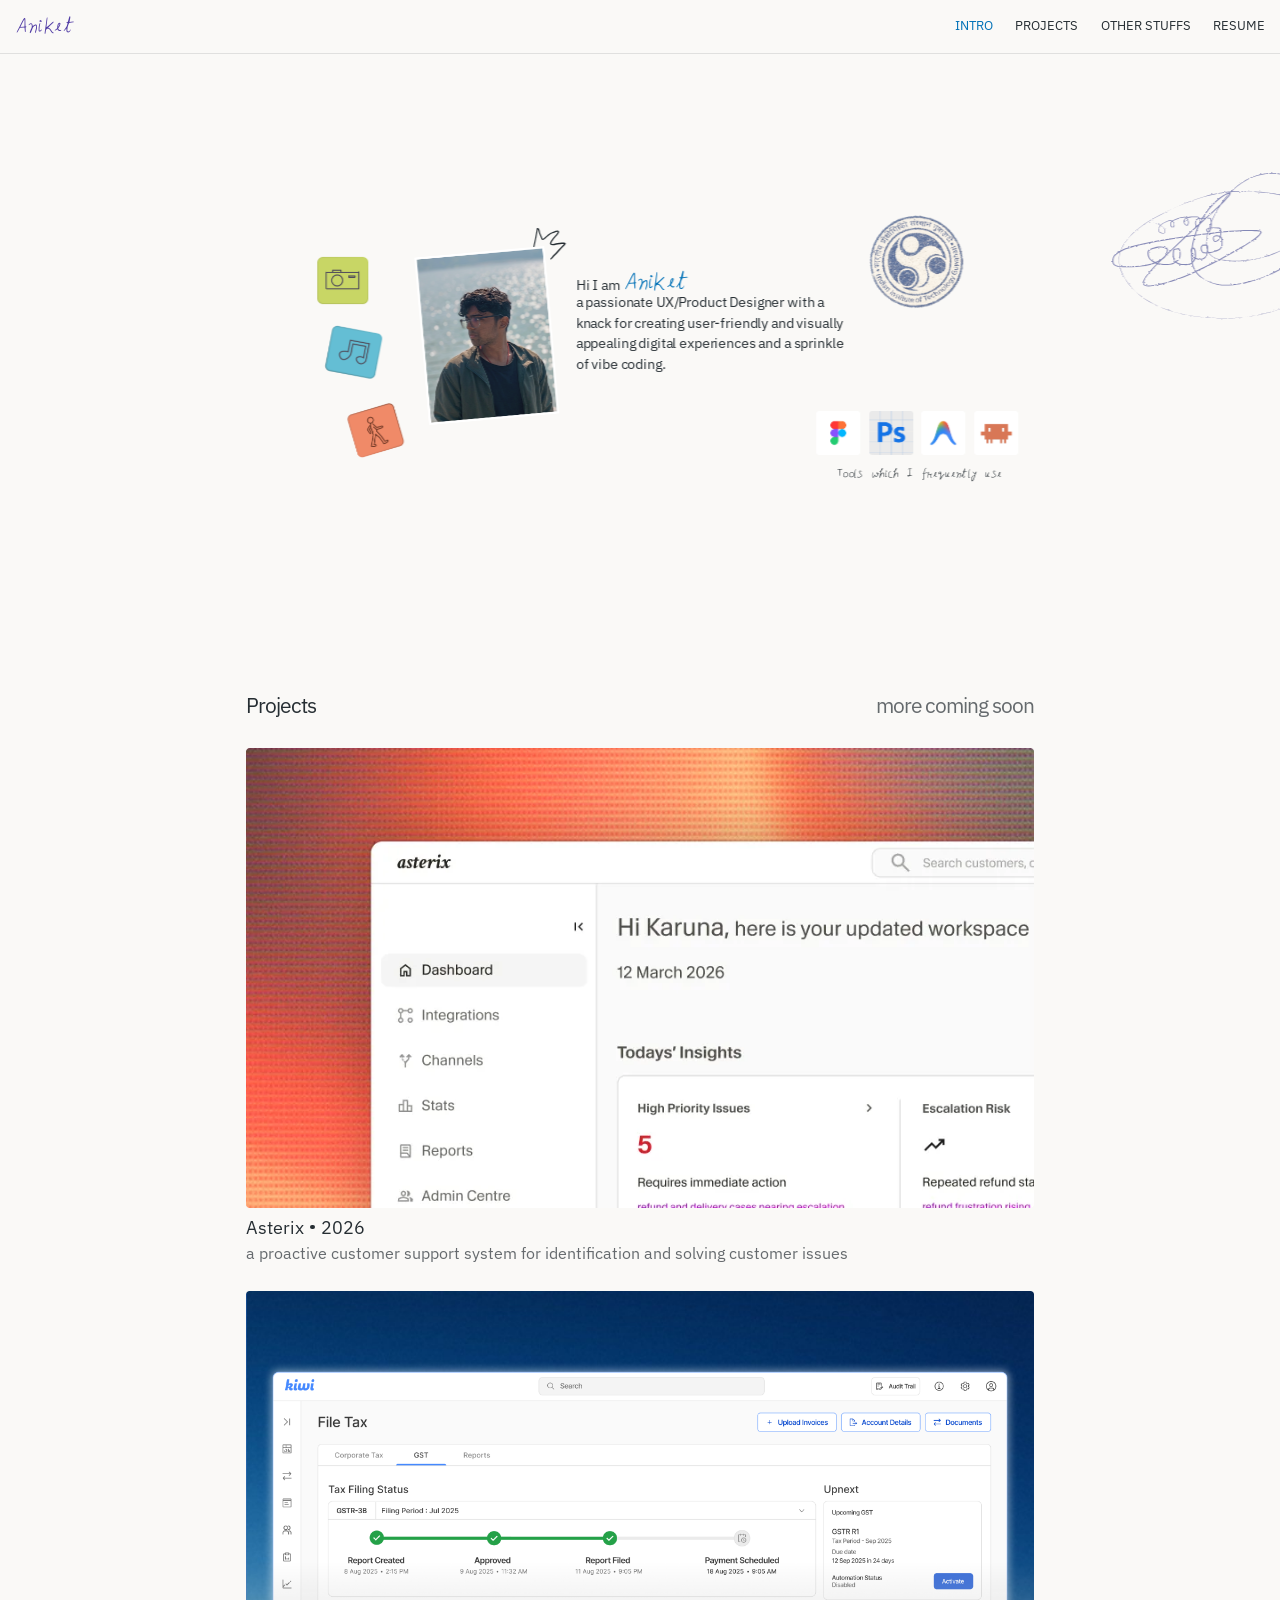
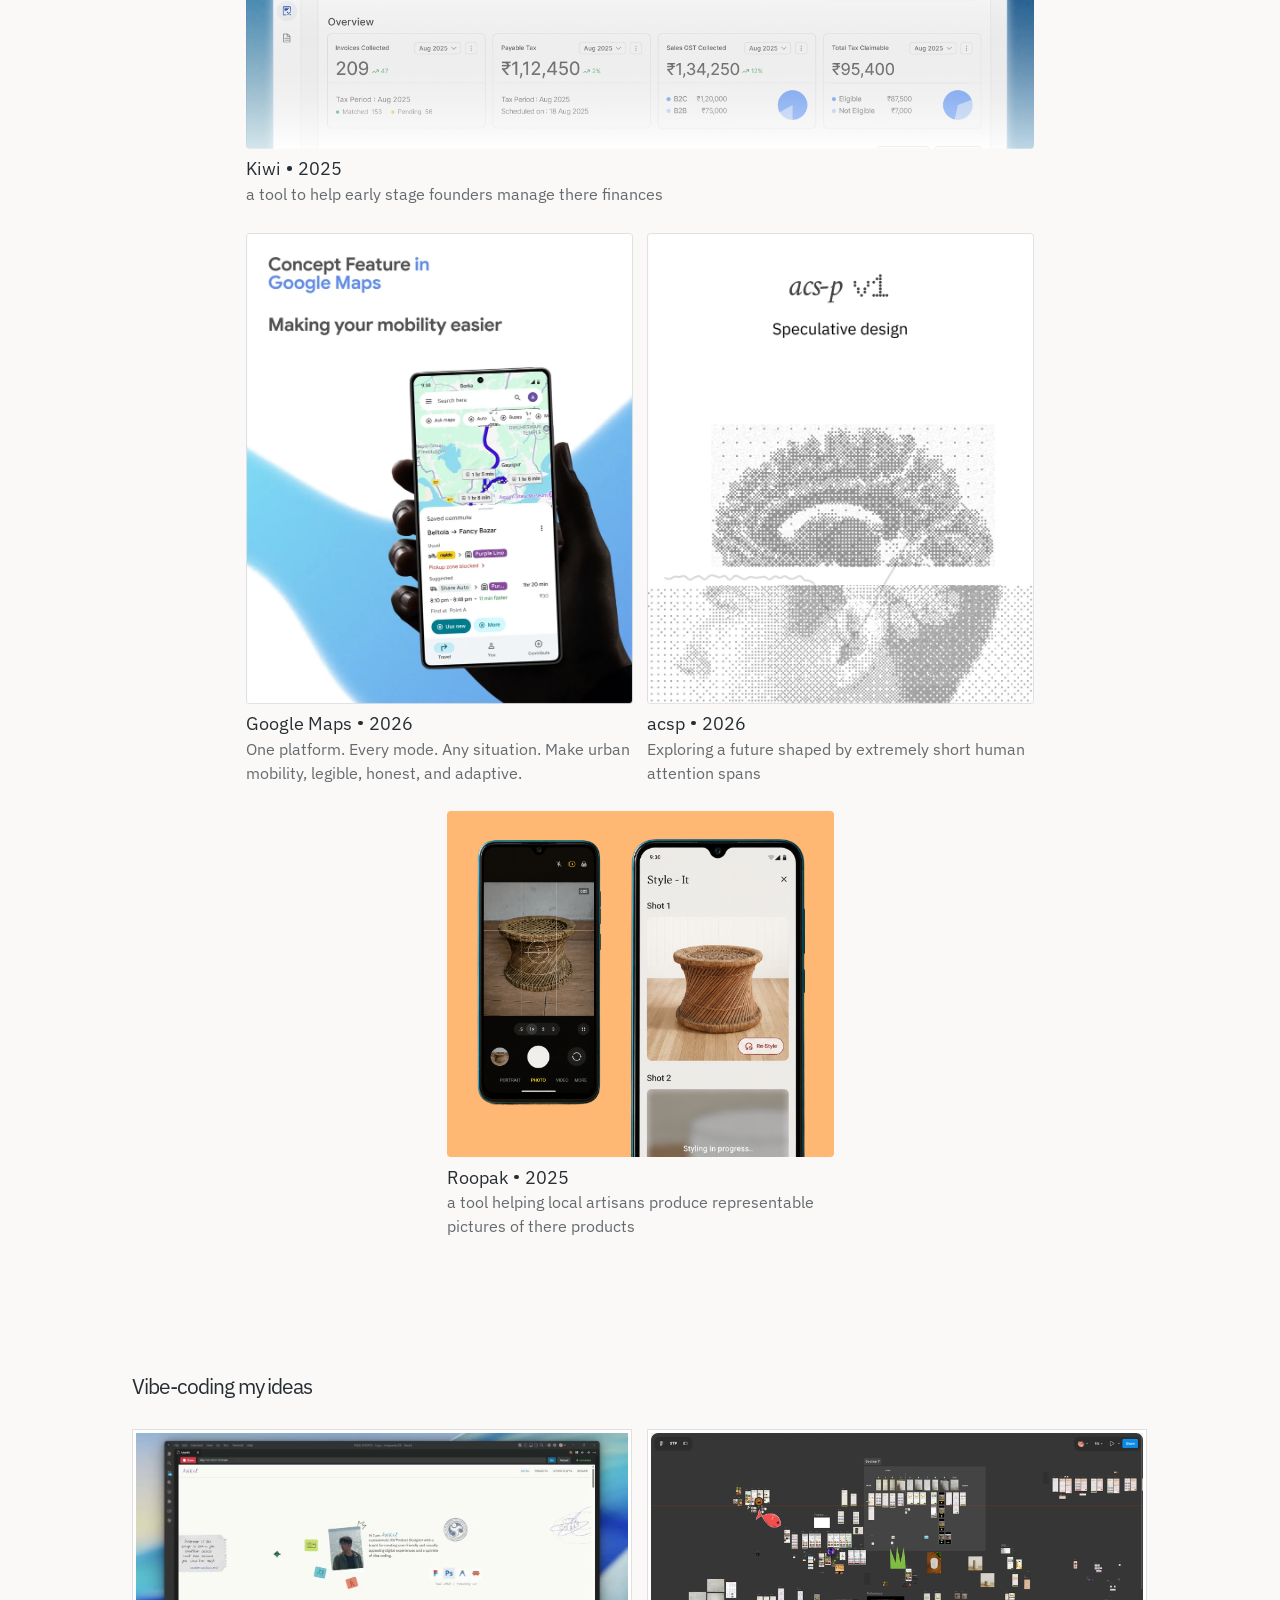
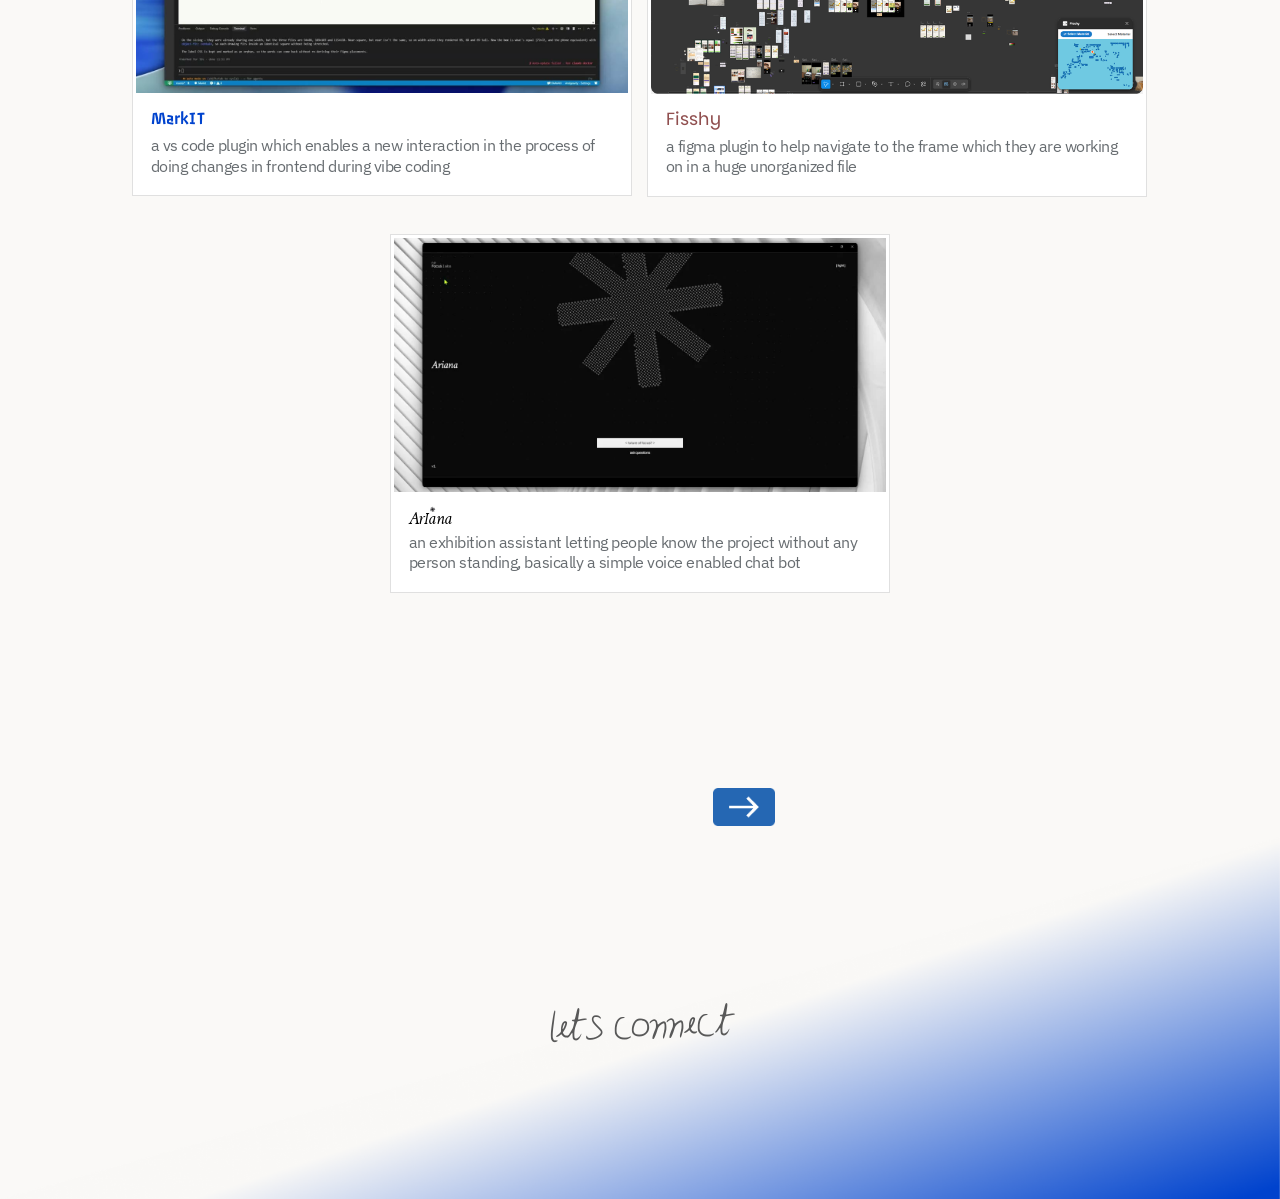
==== commit 9b7bc108: "new update" ====
--- a/index.html
+++ b/index.html
@@ -47,13 +47,13 @@
        ══════════════════════════════════════════════════════════════ -->
   <link rel="preload" as="image" type="image/webp" media="(min-width: 1024px)" href="assests/asterix-desktop.webp">
   <link rel="preload" as="image" type="image/webp" media="(min-width: 1024px)" href="assests/kiwi-dekstop.webp">
+  <link rel="preload" as="image" type="image/webp" media="(min-width: 1024px)" href="assests/gmaps-desktop.webp">
   <link rel="preload" as="image" type="image/webp" media="(min-width: 1024px)" href="assests/acsp-desktop.webp">
-  <link rel="preload" as="image" type="image/webp" media="(min-width: 1024px)" href="assests/gmaps-desktop.webp">
   <link rel="preload" as="image" type="image/png" media="(min-width: 1024px)" href="assests/roopak-dekstop.png">
   <link rel="preload" as="image" type="image/png" media="(max-width: 1023px)" href="assests/asterix-phone.png">
   <link rel="preload" as="image" type="image/png" media="(max-width: 1023px)" href="assests/kiwi-phone.png">
+  <link rel="preload" as="image" type="image/webp" media="(max-width: 1023px)" href="assests/gmaps-phone.webp">
   <link rel="preload" as="image" type="image/webp" media="(max-width: 1023px)" href="assests/acsp-phone.webp">
-  <link rel="preload" as="image" type="image/webp" media="(max-width: 1023px)" href="assests/gmaps-phone.webp">
   <link rel="preload" as="image" type="image/webp" media="(max-width: 1023px)" href="assests/roopak-phone.webp">
 
   <!-- This one line has to run BEFORE the page draws, which is why it's
@@ -261,7 +261,7 @@
     <!-- ══════════════════════════════════════════════════
          PROJECTS
          Two quite different layouts. On desktop: Asterix full width,
-         Kiwi full width, then acsp and Google Maps side by side, then
+         Kiwi full width, then Google Maps and acsp side by side, then
          Roopak on its own centred row. On phones the same five become a
          swipeable carousel — see the phone block in styles.css. The
          covers are different crops per band, hence the <picture> on
@@ -351,21 +351,6 @@
               <p class="project__blurb">a tool to help early stage founders manage there finances</p>
             </a>
           </li>
-          <li class="project project--acsp">
-            <a class="project__link" href="acsp.html" data-reveal>
-              <picture class="project__cover">
-                <source media="(max-width: 1023px)" type="image/webp" srcset="assests/acsp-phone.webp">
-                <source media="(max-width: 1023px)" srcset="assests/acsp-phone.png">
-                <source type="image/webp" srcset="assests/acsp-desktop.webp">
-                <img src="assests/acsp-%20dekstop.png" alt="" decoding="async" fetchpriority="high" width="423" height="515">
-              </picture>
-              <p class="project__meta">
-                <span class="project__name">acsp</span>
-                <span class="project__year">2026</span>
-              </p>
-              <p class="project__blurb">Exploring a future shaped by extremely short human attention spans</p>
-            </a>
-          </li>
           <li class="project project--gmaps">
             <a class="project__link" href="gmaps.html" data-reveal>
               <picture class="project__cover">
@@ -386,6 +371,21 @@
                    generator's old "a redesign of google maps". -->
               <p class="project__blurb">One platform. Every mode. Any situation.
                 Make urban mobility, legible, honest, and adaptive.</p>
+            </a>
+          </li>
+          <li class="project project--acsp">
+            <a class="project__link" href="acsp.html" data-reveal>
+              <picture class="project__cover">
+                <source media="(max-width: 1023px)" type="image/webp" srcset="assests/acsp-phone.webp">
+                <source media="(max-width: 1023px)" srcset="assests/acsp-phone.png">
+                <source type="image/webp" srcset="assests/acsp-desktop.webp">
+                <img src="assests/acsp-%20dekstop.png" alt="" decoding="async" fetchpriority="high" width="423" height="515">
+              </picture>
+              <p class="project__meta">
+                <span class="project__name">acsp</span>
+                <span class="project__year">2026</span>
+              </p>
+              <p class="project__blurb">Exploring a future shaped by extremely short human attention spans</p>
             </a>
           </li>
           <li class="project project--roopak">
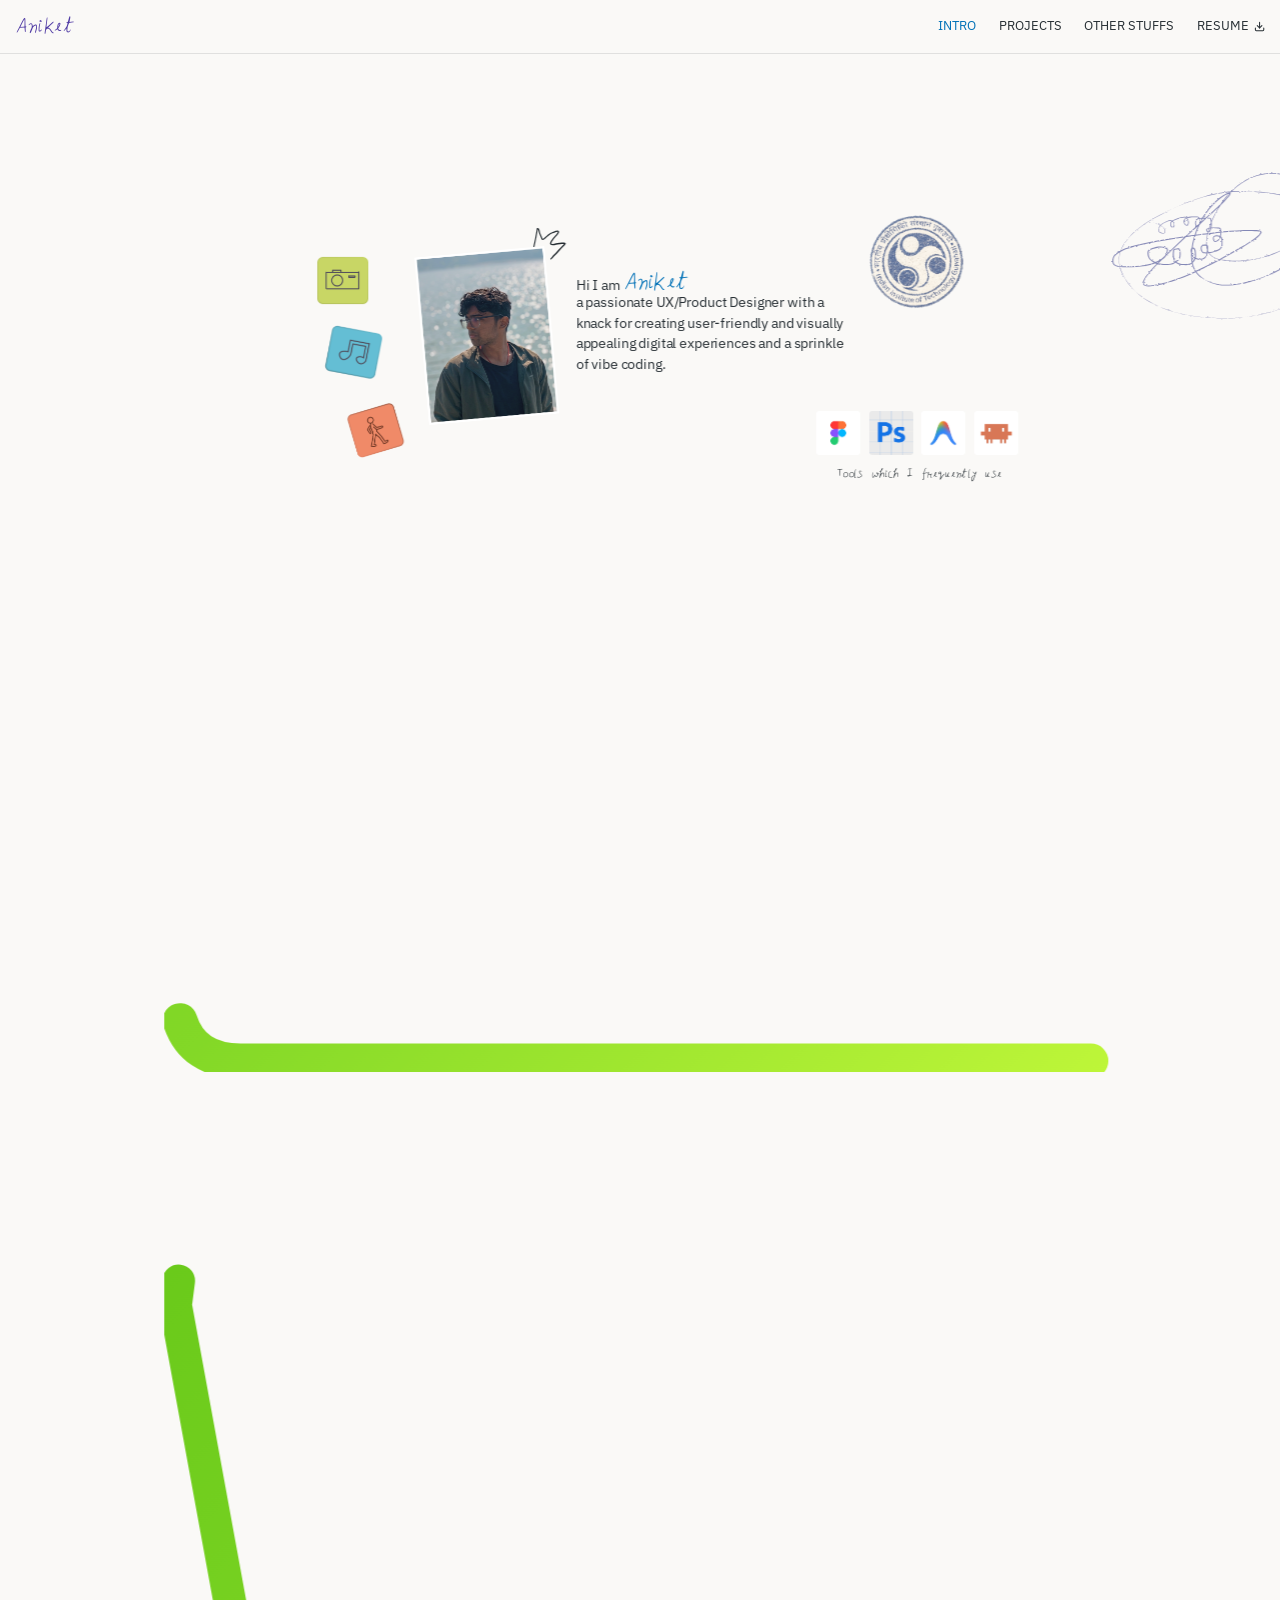
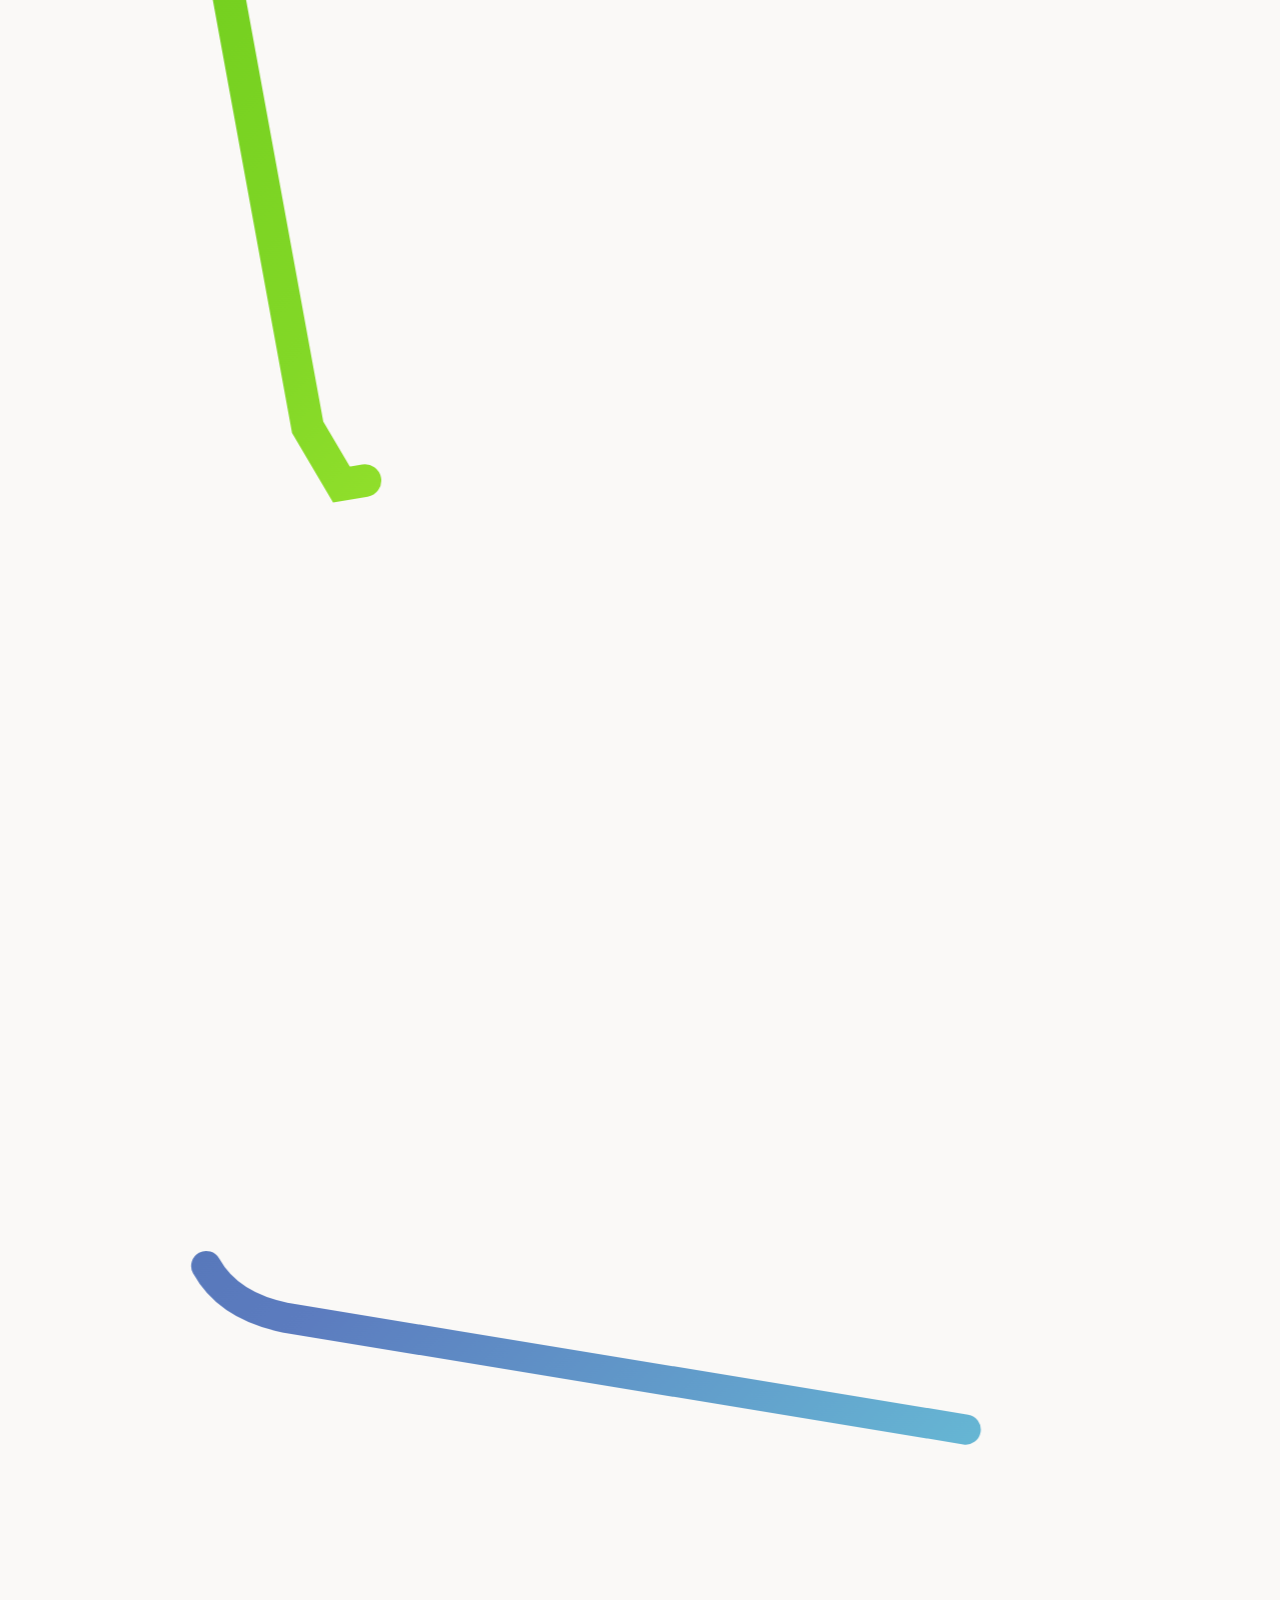
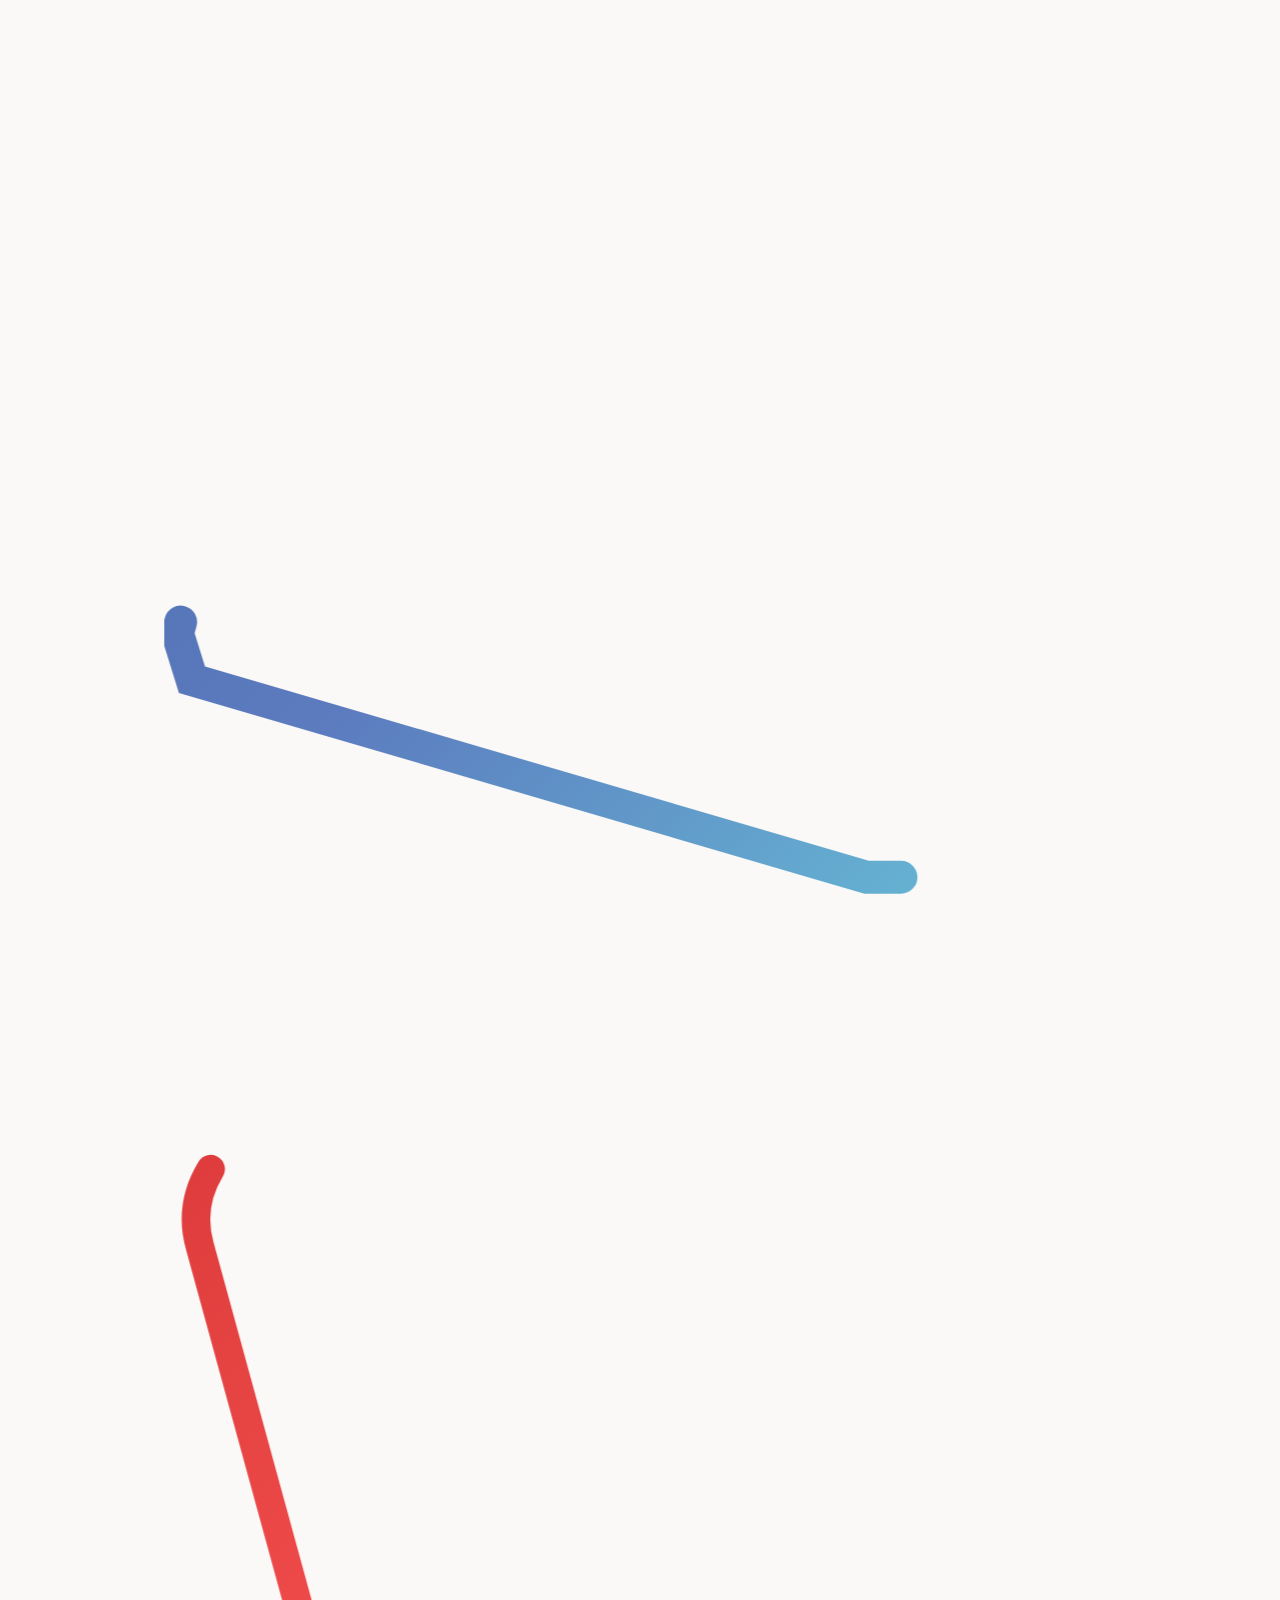
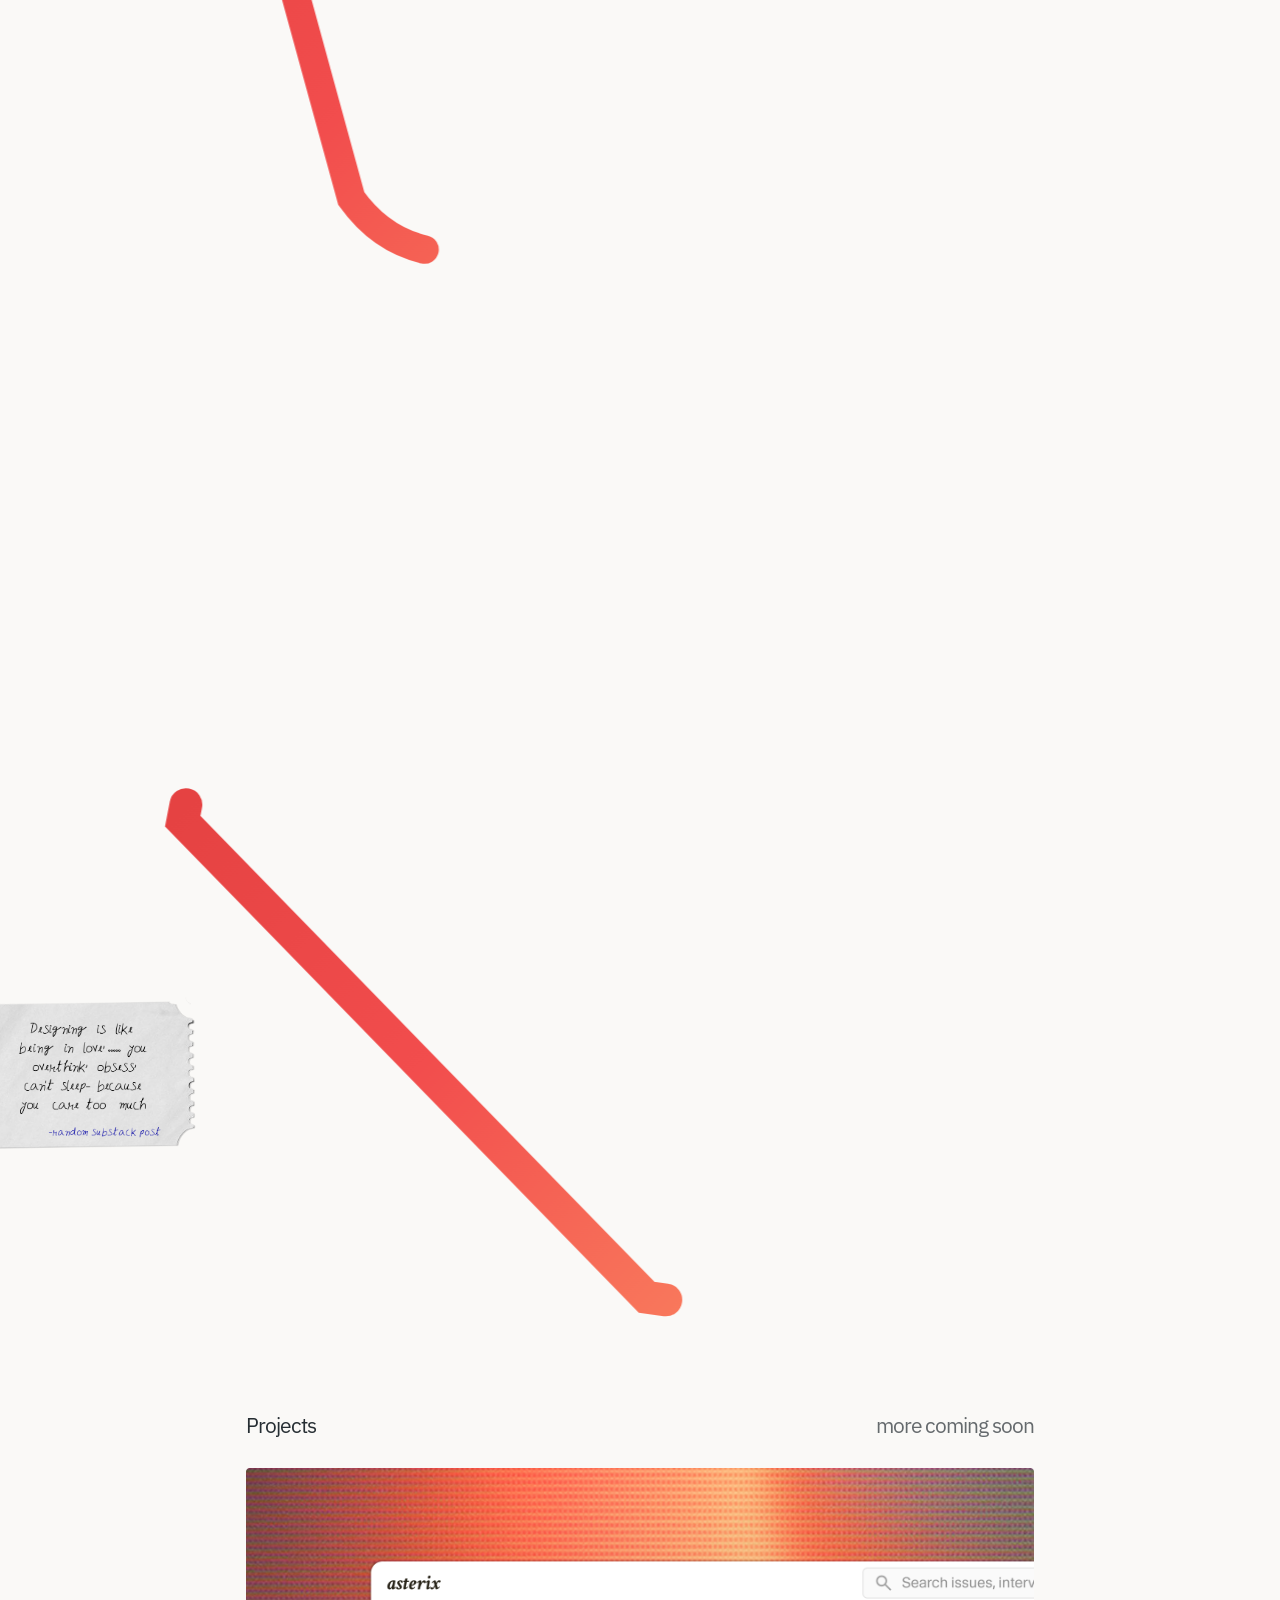
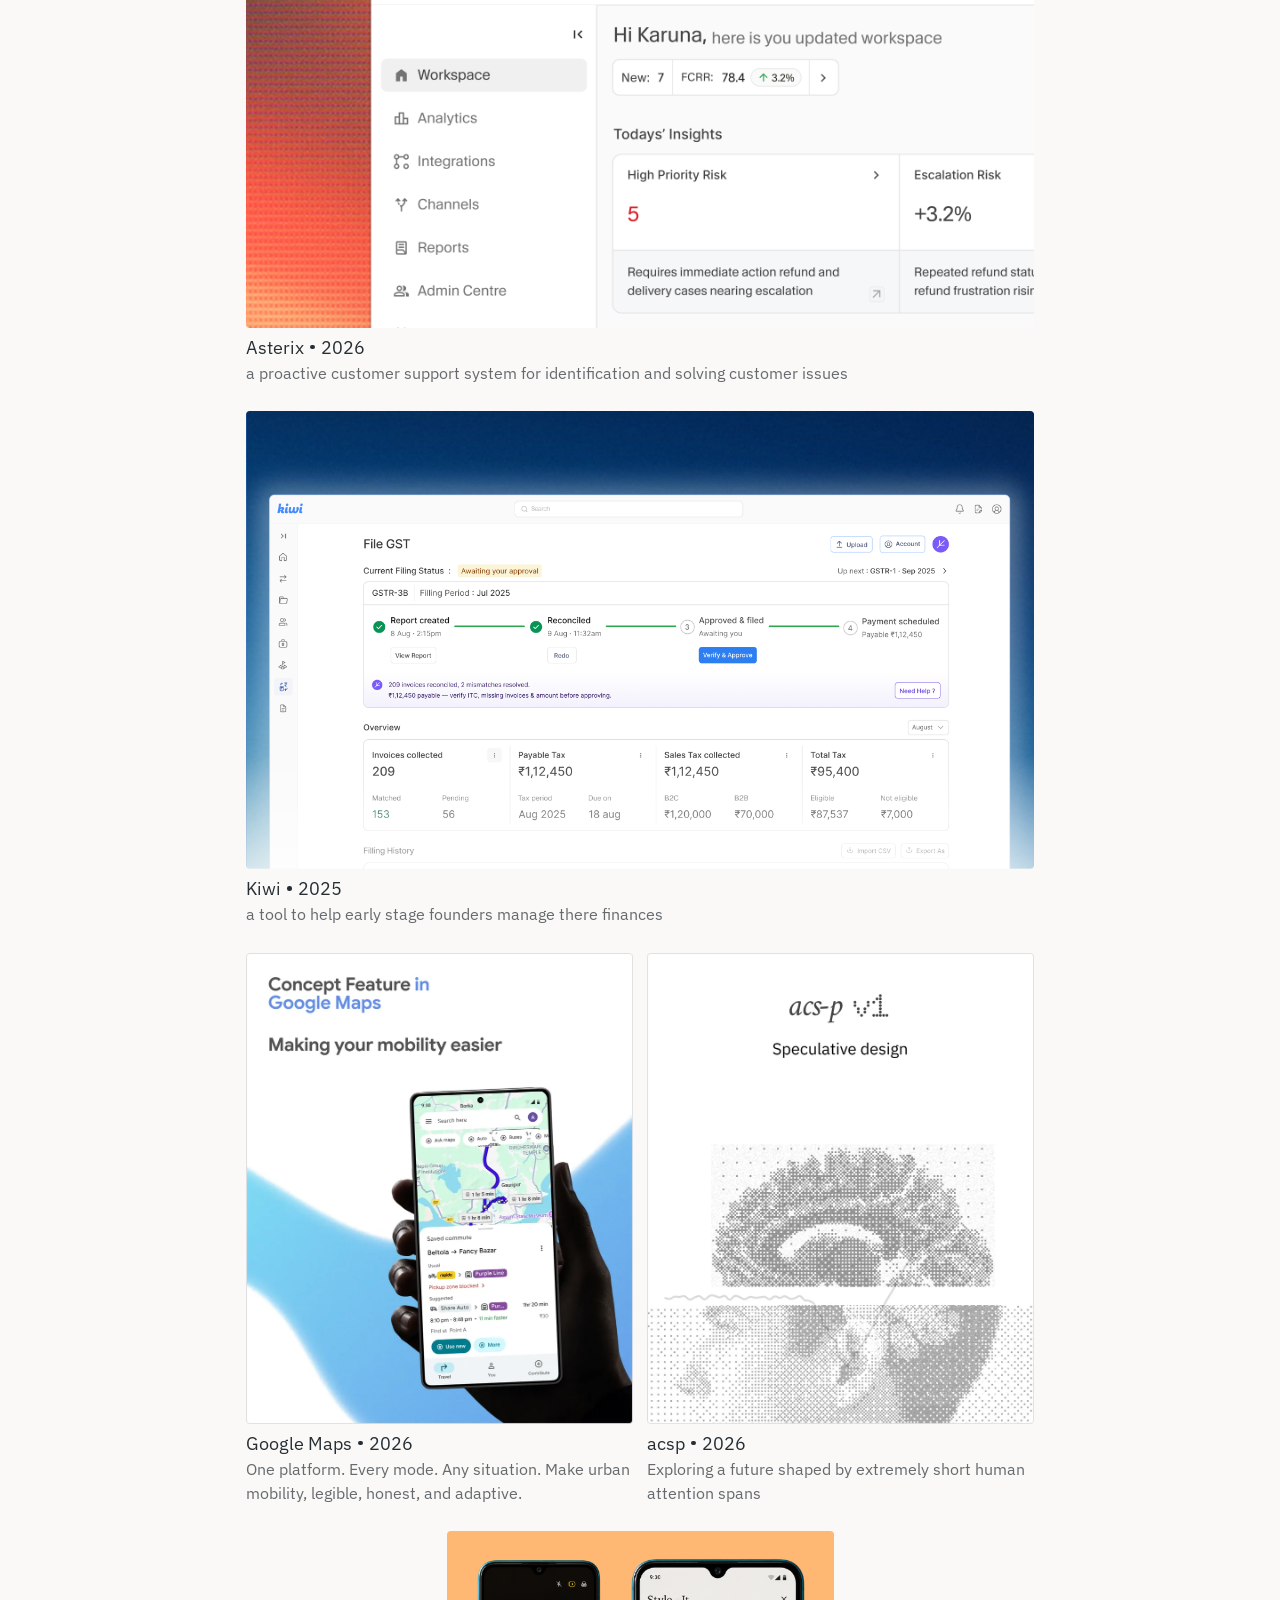
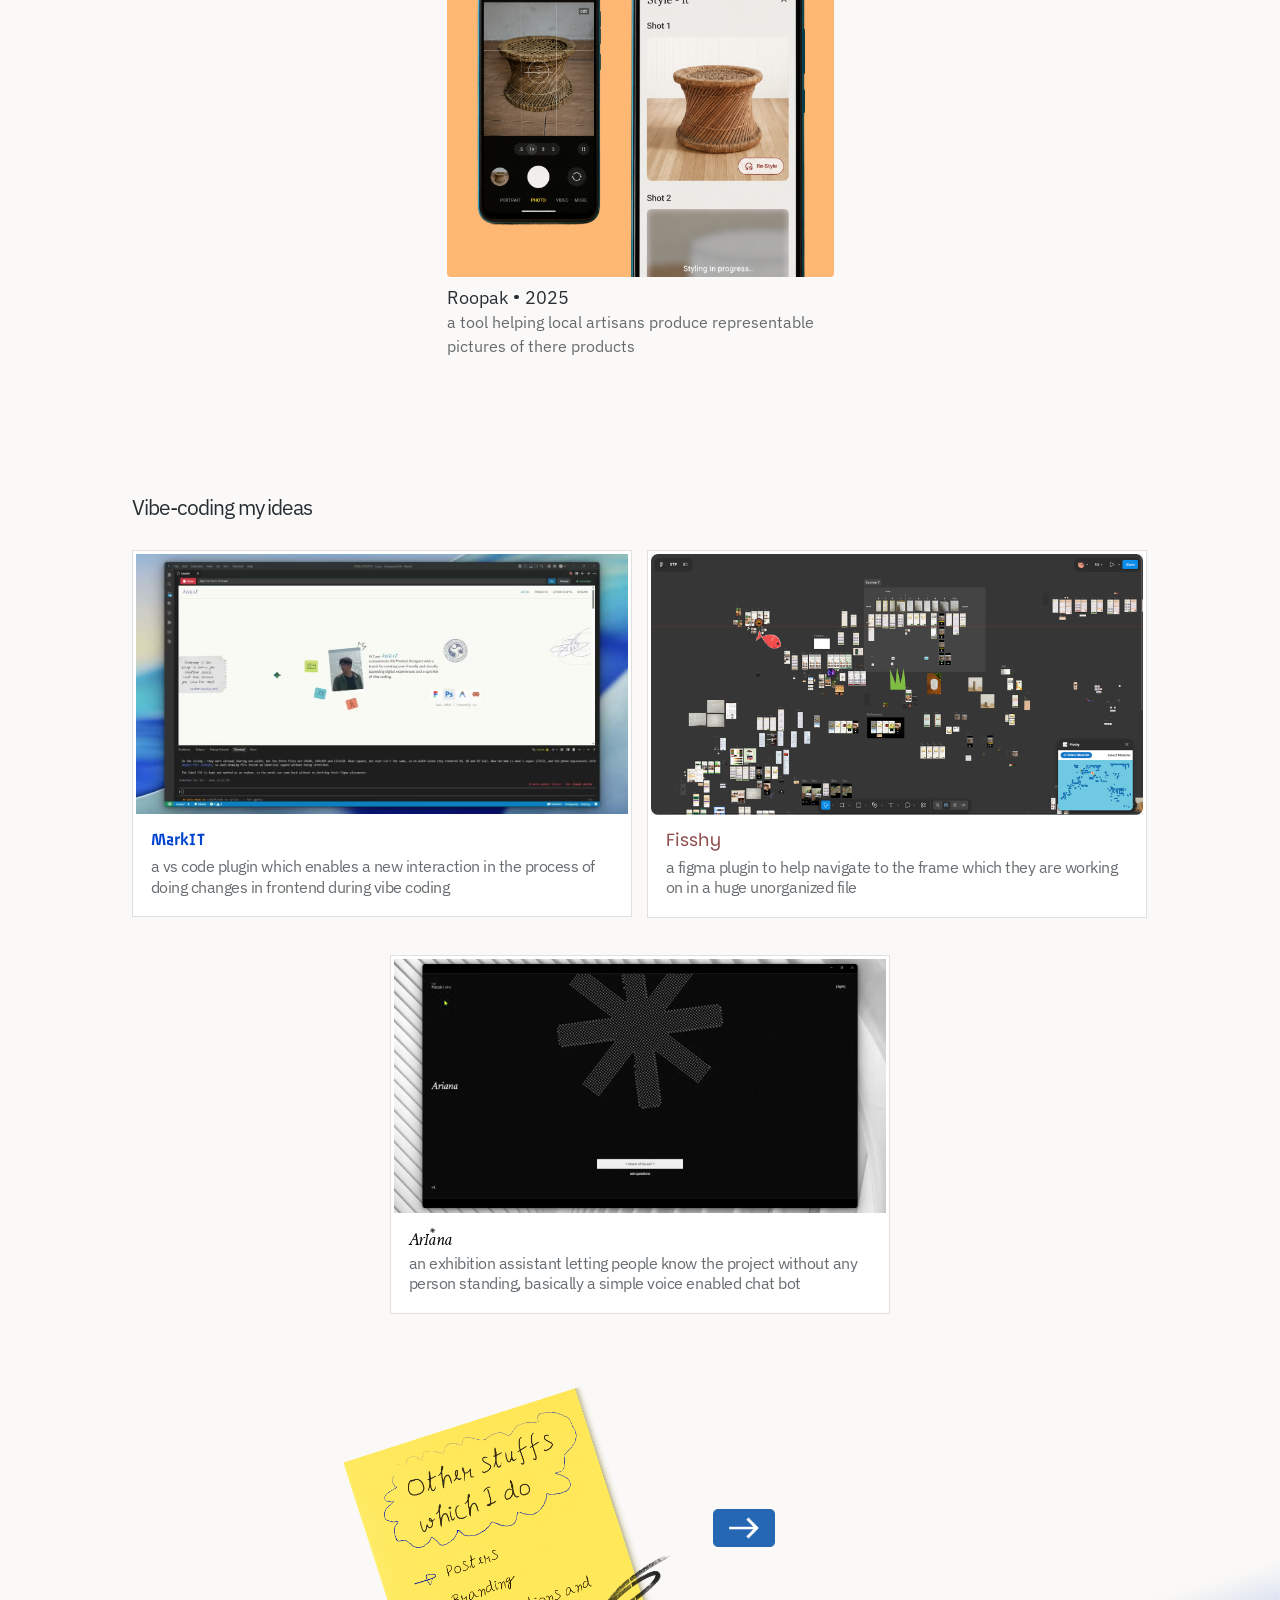
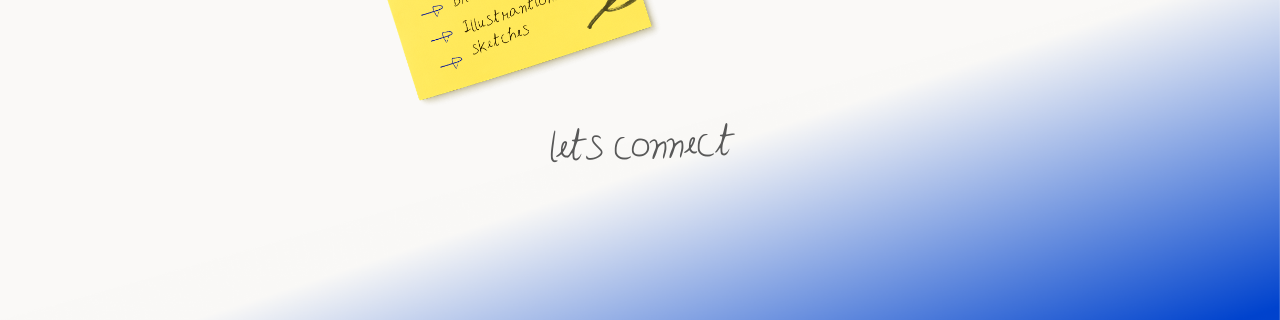
==== commit a1351962: "added reume , photo link , stroke animation , favicon and yhumbnail chnage" ====
--- a/index.html
+++ b/index.html
@@ -20,6 +20,8 @@
 
   <link rel="stylesheet" href="fonts/aniket-font.css">
   <link rel="stylesheet" href="styles.css">
+  <link rel="icon" type="image/png" href="assests/my_fav_icon.png">
+  <link rel="apple-touch-icon" href="assests/my_fav_icon.png">
 
   <!-- ══ THE PROJECT COVERS START DOWNLOADING WITH THE HERO ══════════
        Aniket asked for the projects to arrive at the same time as the
@@ -51,7 +53,7 @@
   <link rel="preload" as="image" type="image/webp" media="(min-width: 1024px)" href="assests/acsp-desktop.webp">
   <link rel="preload" as="image" type="image/png" media="(min-width: 1024px)" href="assests/roopak-dekstop.png">
   <link rel="preload" as="image" type="image/png" media="(max-width: 1023px)" href="assests/asterix-phone.png">
-  <link rel="preload" as="image" type="image/png" media="(max-width: 1023px)" href="assests/kiwi-phone.png">
+  <link rel="preload" as="image" type="image/png" media="(max-width: 1023px)" href="assests/kiwiPhone.png">
   <link rel="preload" as="image" type="image/webp" media="(max-width: 1023px)" href="assests/gmaps-phone.webp">
   <link rel="preload" as="image" type="image/webp" media="(max-width: 1023px)" href="assests/acsp-phone.webp">
   <link rel="preload" as="image" type="image/webp" media="(max-width: 1023px)" href="assests/roopak-phone.webp">
@@ -95,7 +97,14 @@
               <a href="#intro" class="nav__link is-active">Intro</a>
               <a href="#projects" class="nav__link">Projects</a>
               <a href="#playground" class="nav__link">Other Stuffs</a>
-              <a href="#resume" class="nav__link nav__link--resume">Resume</a>
+              <a href="assests/Aniket_Kumar_Sharma.pdf" download="Aniket_Kumar_Sharma.pdf" target="_blank" rel="noopener noreferrer" class="nav__link nav__link--resume">
+                <span>Resume</span>
+                <svg class="nav__download-icon" width="14" height="14" viewBox="0 0 24 24" fill="none" stroke="currentColor" stroke-width="2.25" stroke-linecap="round" stroke-linejoin="round" aria-hidden="true">
+                  <path d="M21 15v4a2 2 0 0 1-2 2H5a2 2 0 0 1-2-2v-4"></path>
+                  <polyline points="7 10 12 15 17 10"></polyline>
+                  <line x1="12" y1="15" x2="12" y2="3"></line>
+                </svg>
+              </a>
             </nav>
           </div>
 
@@ -144,11 +153,43 @@
                ⚠️ `doodle-longwalks-phone.svg` IS NOT ONE OF THESE. It is
                the old line-art walker and it stays unused; the phone set
                is coloured tiles like the desktop set. -->
-          <picture>
-            <source media="(max-width: 767px)" srcset="assests/camera_phone.png">
-            <img class="hero__doodle hero__doodle--camera" src="assests/camera.png" alt="" aria-hidden="true"
-              width="94" height="86">
-          </picture>
+          <a class="hero__doodle-wrap hero__doodle-wrap--camera" href="https://www.photocrowd.com/aniket_7/" target="_blank" rel="noopener noreferrer" aria-label="Check out my Photocrowd (opens in new tab)">
+            <picture>
+              <source media="(max-width: 767px)" srcset="assests/camera_phone.png">
+              <img class="hero__doodle hero__doodle--camera" src="assests/camera.png" alt="Photography - Check out my Photocrowd" title="Check out my Photocrowd"
+                width="94" height="86">
+            </picture>
+          </a>
+          <svg class="hero__doodle-stroke hero__doodle-stroke--camera hero__doodle-stroke--desktop" viewBox="0 0 94 86" aria-hidden="true">
+            <defs>
+              <linearGradient id="hero-stroke-grad-camera-d" x1="0%" y1="0%" x2="100%" y2="100%">
+                <stop offset="0%" stop-color="#65C718" />
+                <stop offset="50%" stop-color="#83D827" />
+                <stop offset="100%" stop-color="#C2F83A" />
+              </linearGradient>
+            </defs>
+            <path class="hero__doodle-stroke__path"
+              d="M 7,1 L 86,1 Q 93,1 93,7 L 93,78 Q 93,85 86,85 L 7,85 Q 1,85 1,78 L 1,7 Q 1,1 7,1 Z"
+              pathLength="100" fill="none" stroke="url(#hero-stroke-grad-camera-d)" stroke-width="3.2" stroke-linecap="round"
+              stroke-dasharray="25 75" stroke-dashoffset="0">
+              <animate attributeName="stroke-dashoffset" from="0" to="-100" dur="5s" repeatCount="indefinite" />
+            </path>
+          </svg>
+          <svg class="hero__doodle-stroke hero__doodle-stroke--camera hero__doodle-stroke--phone" viewBox="0 0 100 100" aria-hidden="true">
+            <defs>
+              <linearGradient id="hero-stroke-grad-camera-p" x1="0%" y1="0%" x2="100%" y2="100%">
+                <stop offset="0%" stop-color="#65C718" />
+                <stop offset="50%" stop-color="#83D827" />
+                <stop offset="100%" stop-color="#C2F83A" />
+              </linearGradient>
+            </defs>
+            <path class="hero__doodle-stroke__path"
+              d="M 77.5,1.1 L 83.0,1.8 L 85.2,5.9 L 97.8,82.7 L 93.7,85.2 L 17.3,98.2 L 14.0,92.6 L 1.1,22.1 L 1.8,16.6 L 5.2,14.4 Z"
+              pathLength="100" fill="none" stroke="url(#hero-stroke-grad-camera-p)" stroke-width="3.2" stroke-linecap="round"
+              stroke-dasharray="25 75" stroke-dashoffset="0">
+              <animate attributeName="stroke-dashoffset" from="0" to="-100" dur="5s" repeatCount="indefinite" />
+            </path>
+          </svg>
 
           <!-- ⚠️ THE TWO HOVER CARDS USED TO SIT HERE, one after each of
                their tiles — `camera hover.png` and `long walk hover.png`,
@@ -168,11 +209,72 @@
             <img class="hero__doodle hero__doodle--music" src="assests/music.png" alt="" aria-hidden="true"
               width="109" height="103">
           </picture>
+          <svg class="hero__doodle-stroke hero__doodle-stroke--music hero__doodle-stroke--desktop" viewBox="0 0 109 103" aria-hidden="true">
+            <defs>
+              <linearGradient id="hero-stroke-grad-music-d" x1="0%" y1="0%" x2="100%" y2="100%">
+                <stop offset="0%" stop-color="#4869AB" />
+                <stop offset="50%" stop-color="#5C7CBF" />
+                <stop offset="100%" stop-color="#68C2D8" />
+              </linearGradient>
+            </defs>
+            <path class="hero__doodle-stroke__path"
+              d="M 21,3 L 96,15 Q 105,17 105,26 L 94,90 Q 93,98 86,98 L 13,86 Q 3,84 3,74 L 14,11 Q 16,3 21,3 Z"
+              pathLength="100" fill="none" stroke="url(#hero-stroke-grad-music-d)" stroke-width="3.2" stroke-linecap="round"
+              stroke-dasharray="25 75" stroke-dashoffset="0">
+              <animate attributeName="stroke-dashoffset" from="0" to="-100" dur="5s" repeatCount="indefinite" />
+            </path>
+          </svg>
+          <svg class="hero__doodle-stroke hero__doodle-stroke--music hero__doodle-stroke--phone" viewBox="0 0 100 100" aria-hidden="true">
+            <defs>
+              <linearGradient id="hero-stroke-grad-music-p" x1="0%" y1="0%" x2="100%" y2="100%">
+                <stop offset="0%" stop-color="#4869AB" />
+                <stop offset="50%" stop-color="#5C7CBF" />
+                <stop offset="100%" stop-color="#68C2D8" />
+              </linearGradient>
+            </defs>
+            <path class="hero__doodle-stroke__path"
+              d="M 25.1,1.3 L 96.9,22.0 L 97.8,27.4 L 77.1,96.9 L 68.6,96.9 L 2.7,77.6 L 1.3,73.1 L 19.3,5.8 Z"
+              pathLength="100" fill="none" stroke="url(#hero-stroke-grad-music-p)" stroke-width="3.2" stroke-linecap="round"
+              stroke-dasharray="25 75" stroke-dashoffset="0">
+              <animate attributeName="stroke-dashoffset" from="0" to="-100" dur="5s" repeatCount="indefinite" />
+            </path>
+          </svg>
+
           <picture>
             <source media="(max-width: 767px)" srcset="assests/long%20walks_phone.png">
             <img class="hero__doodle hero__doodle--walks" src="assests/long%20walks.png" alt="" aria-hidden="true"
               width="115" height="110">
           </picture>
+          <svg class="hero__doodle-stroke hero__doodle-stroke--walks hero__doodle-stroke--desktop" viewBox="0 0 115 110" aria-hidden="true">
+            <defs>
+              <linearGradient id="hero-stroke-grad-walks-d" x1="0%" y1="0%" x2="100%" y2="100%">
+                <stop offset="0%" stop-color="#D93838" />
+                <stop offset="50%" stop-color="#F24D4D" />
+                <stop offset="100%" stop-color="#FFA06A" />
+              </linearGradient>
+            </defs>
+            <path class="hero__doodle-stroke__path"
+              d="M 82,3 Q 89,4 93,12 L 109,72 Q 111,80 105,84 L 35,105 Q 26,106 21,99 L 4,37 Q 2,30 9,24 L 75,5 Q 79,2 82,3 Z"
+              pathLength="100" fill="none" stroke="url(#hero-stroke-grad-walks-d)" stroke-width="3.2" stroke-linecap="round"
+              stroke-dasharray="25 75" stroke-dashoffset="0">
+              <animate attributeName="stroke-dashoffset" from="0" to="-100" dur="5s" repeatCount="indefinite" />
+            </path>
+          </svg>
+          <svg class="hero__doodle-stroke hero__doodle-stroke--walks hero__doodle-stroke--phone" viewBox="0 0 100 100" aria-hidden="true">
+            <defs>
+              <linearGradient id="hero-stroke-grad-walks-p" x1="0%" y1="0%" x2="100%" y2="100%">
+                <stop offset="0%" stop-color="#D93838" />
+                <stop offset="50%" stop-color="#F24D4D" />
+                <stop offset="100%" stop-color="#FFA06A" />
+              </linearGradient>
+            </defs>
+            <path class="hero__doodle-stroke__path"
+              d="M 48.9,1.8 L 52.6,2.7 L 97.6,48.3 L 97.3,52.0 L 51.4,97.6 L 47.1,97.0 L 1.8,50.5 L 2.4,47.4 Z"
+              pathLength="100" fill="none" stroke="url(#hero-stroke-grad-walks-p)" stroke-width="3.2" stroke-linecap="round"
+              stroke-dasharray="25 75" stroke-dashoffset="0">
+              <animate attributeName="stroke-dashoffset" from="0" to="-100" dur="5s" repeatCount="indefinite" />
+            </path>
+          </svg>
 
           <img class="hero__doodle hero__doodle--grass" src="assests/doodle-grass.svg" alt="" aria-hidden="true"
             width="47" height="46">
@@ -326,7 +428,7 @@
             <a class="project__link" href="asterix.html">
               <picture class="project__cover">
                 <source media="(max-width: 1023px)" srcset="assests/asterix-phone.png">
-                <source type="image/webp" srcset="assests/asterix-desktop.webp">
+                <source type="image/webp" srcset="assests/asterix-desktop.png">
                 <img src="assests/asterix%20banner%20-%20Dekstop.png" alt="" decoding="async" fetchpriority="high" width="886" height="517">
               </picture>
               <p class="project__meta">
@@ -340,9 +442,9 @@
           <li class="project project--kiwi">
             <a class="project__link" href="kiwi.html" data-reveal>
               <picture class="project__cover">
-                <source media="(max-width: 1023px)" srcset="assests/kiwi-phone.png">
-                <source type="image/webp" srcset="assests/kiwi-dekstop.webp">
-                <img src="assests/kiwi-dekstop.webp" alt="Kiwi dashboard overview" decoding="async" fetchpriority="high" width="886" height="515">
+                <source media="(max-width: 1023px)" srcset="assests/kiwiPhone.png">
+                <source type="image/webp" srcset="assests/kiwi-dekstop.png">
+                <img src="assests/kiwi-dekstop.png" alt="Kiwi dashboard overview" decoding="async" fetchpriority="high" width="886" height="515">
               </picture>
               <p class="project__meta">
                 <span class="project__name">Kiwi</span>
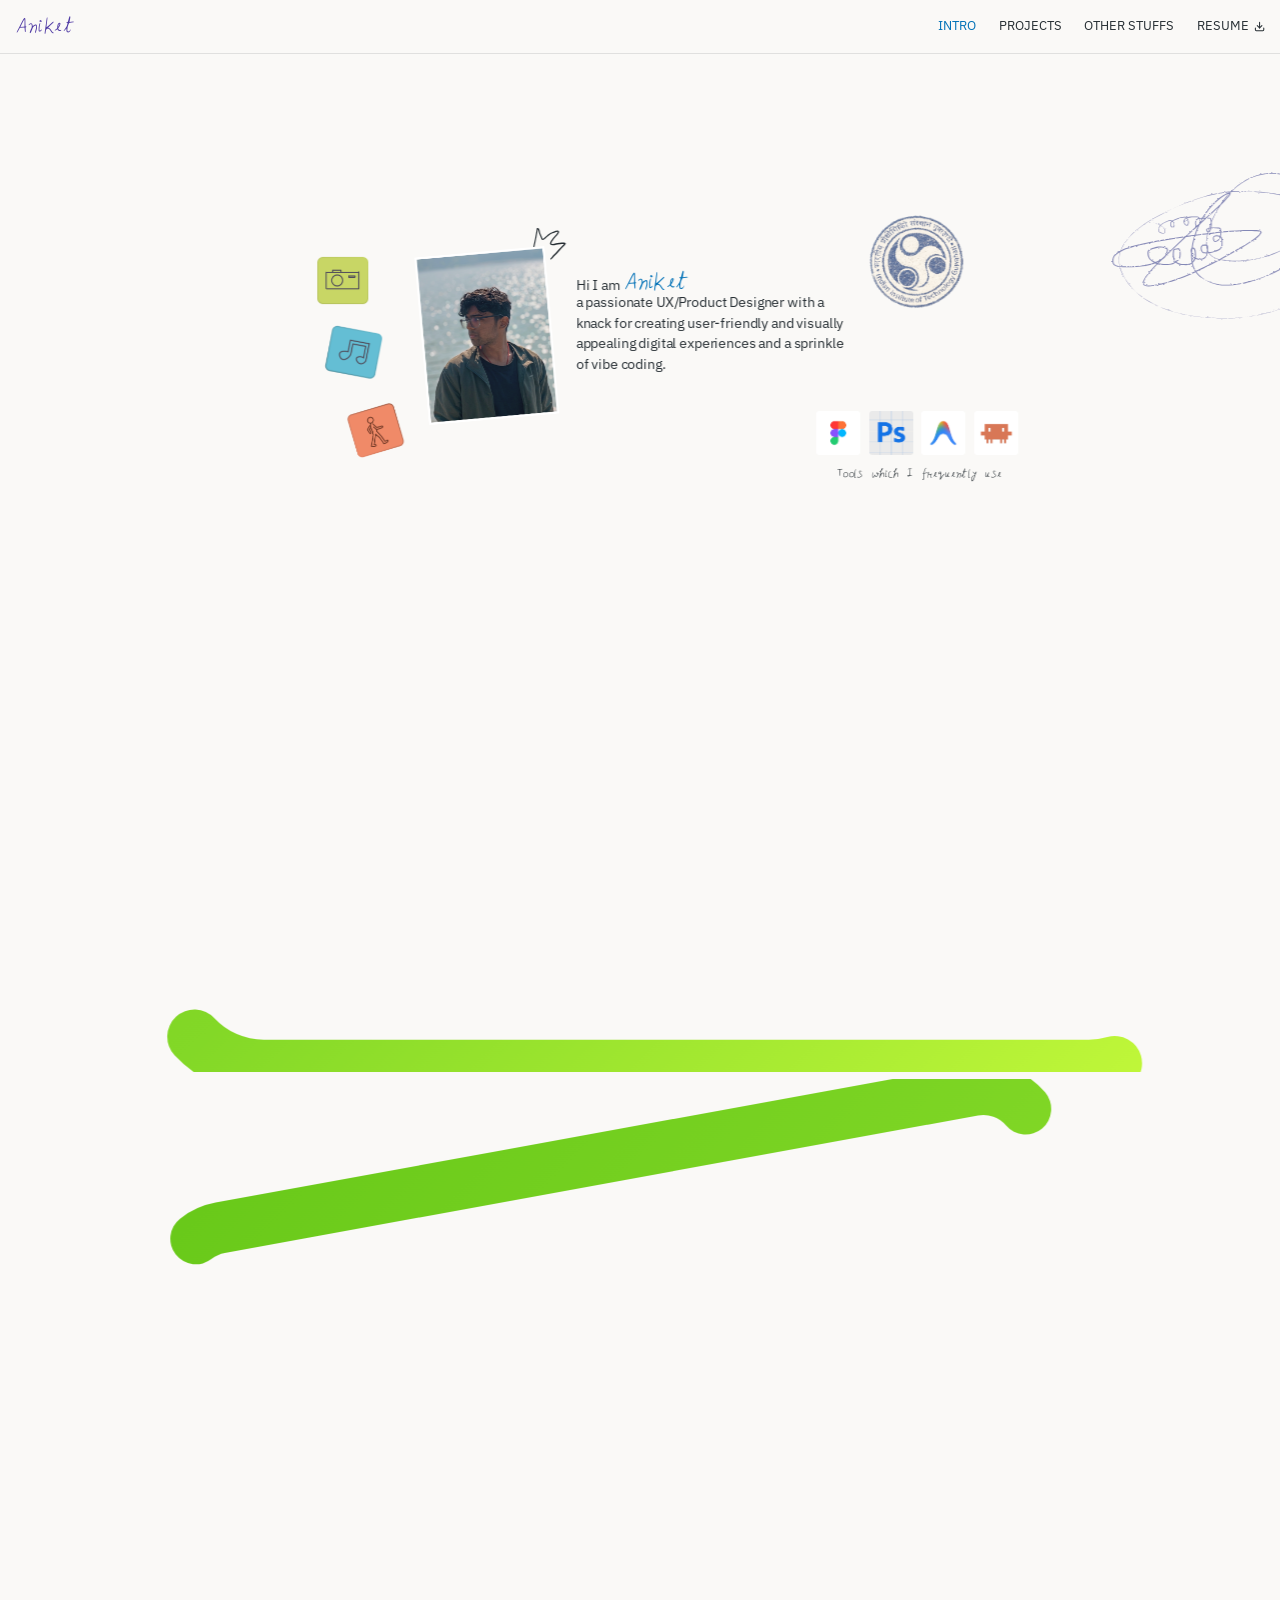
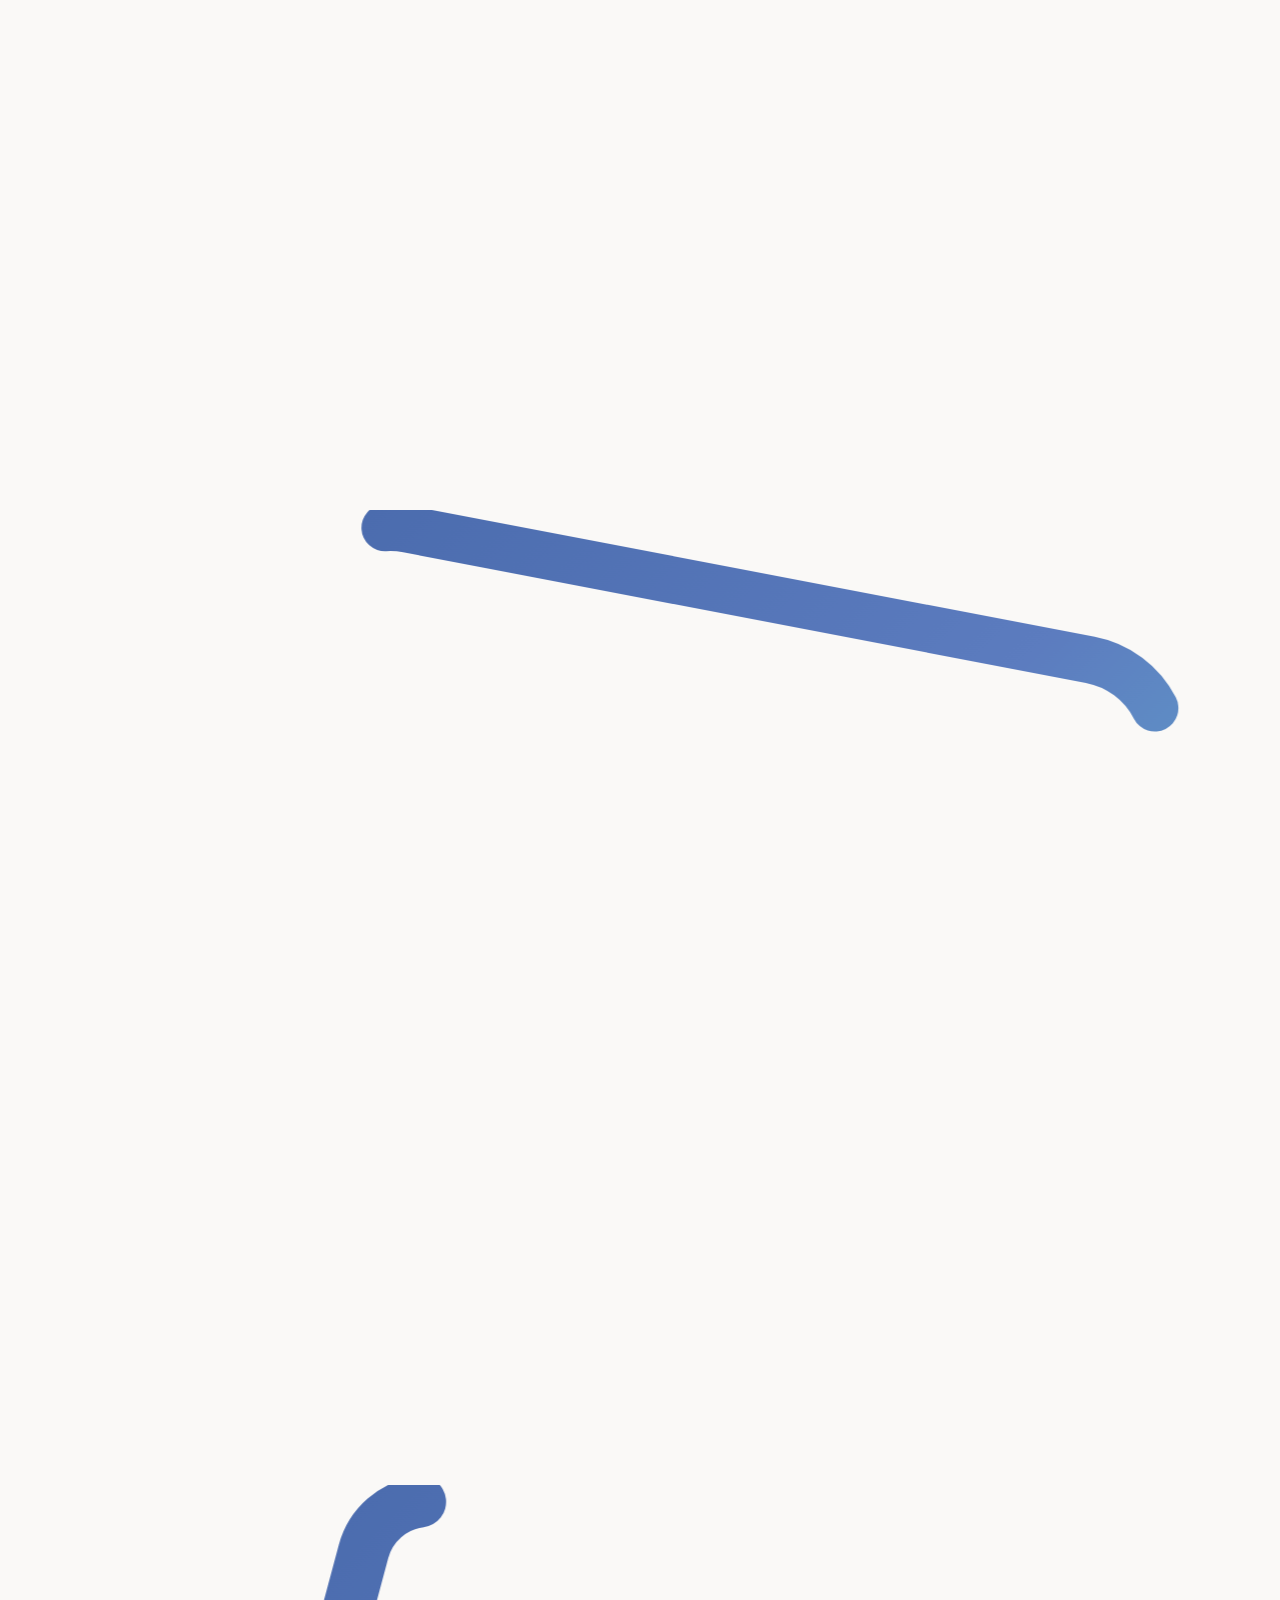
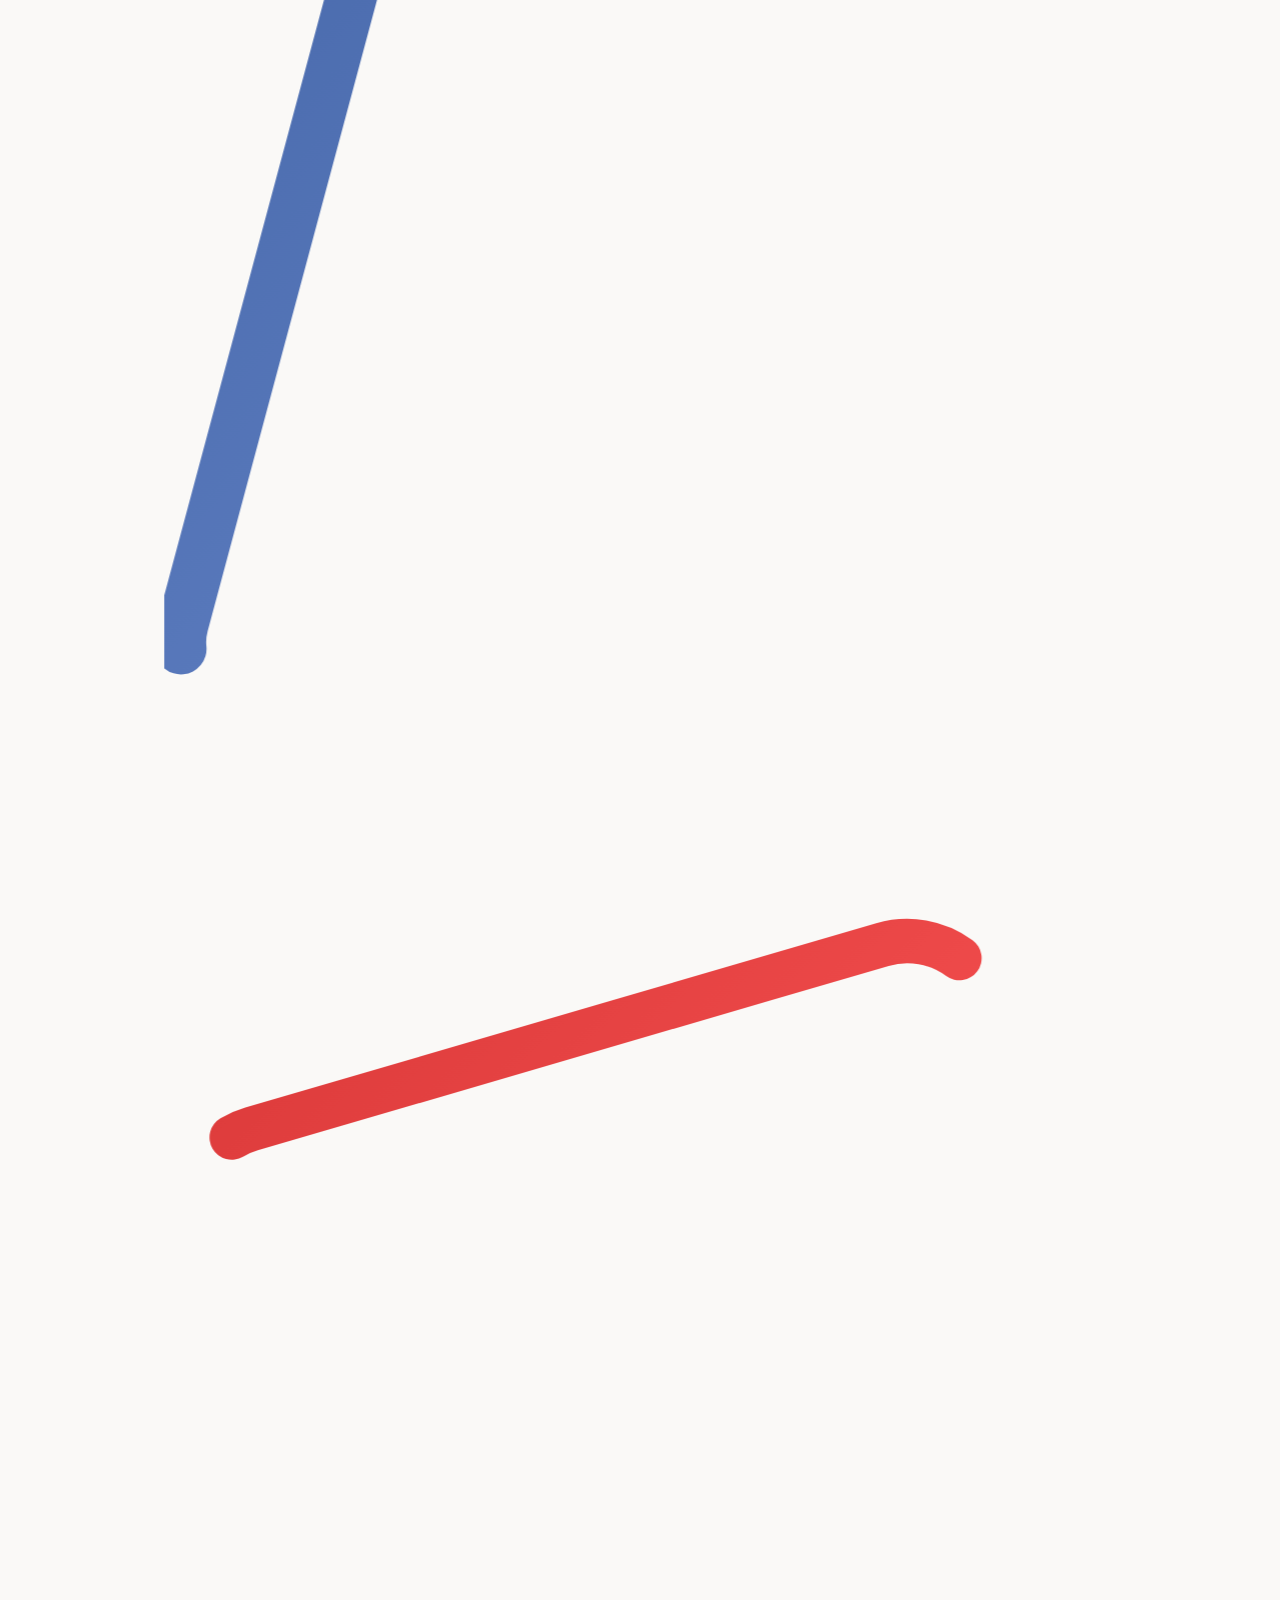
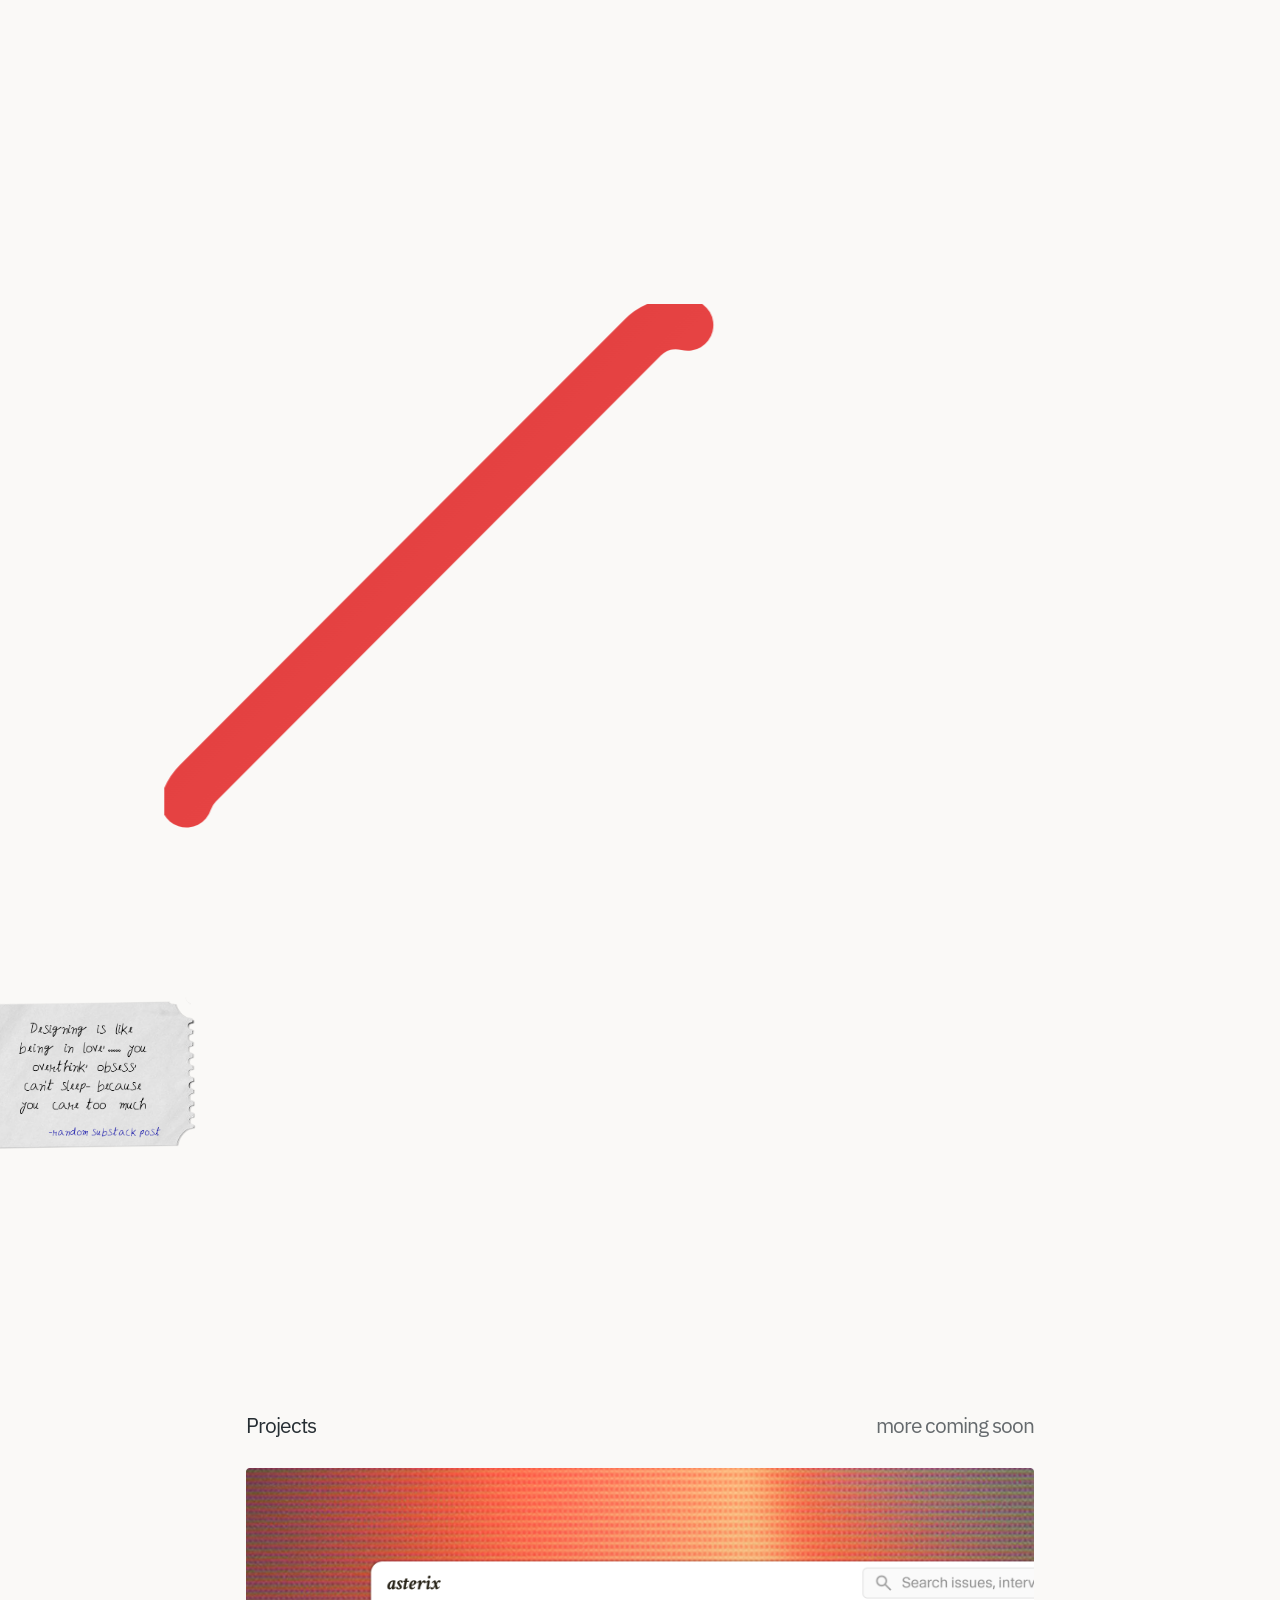
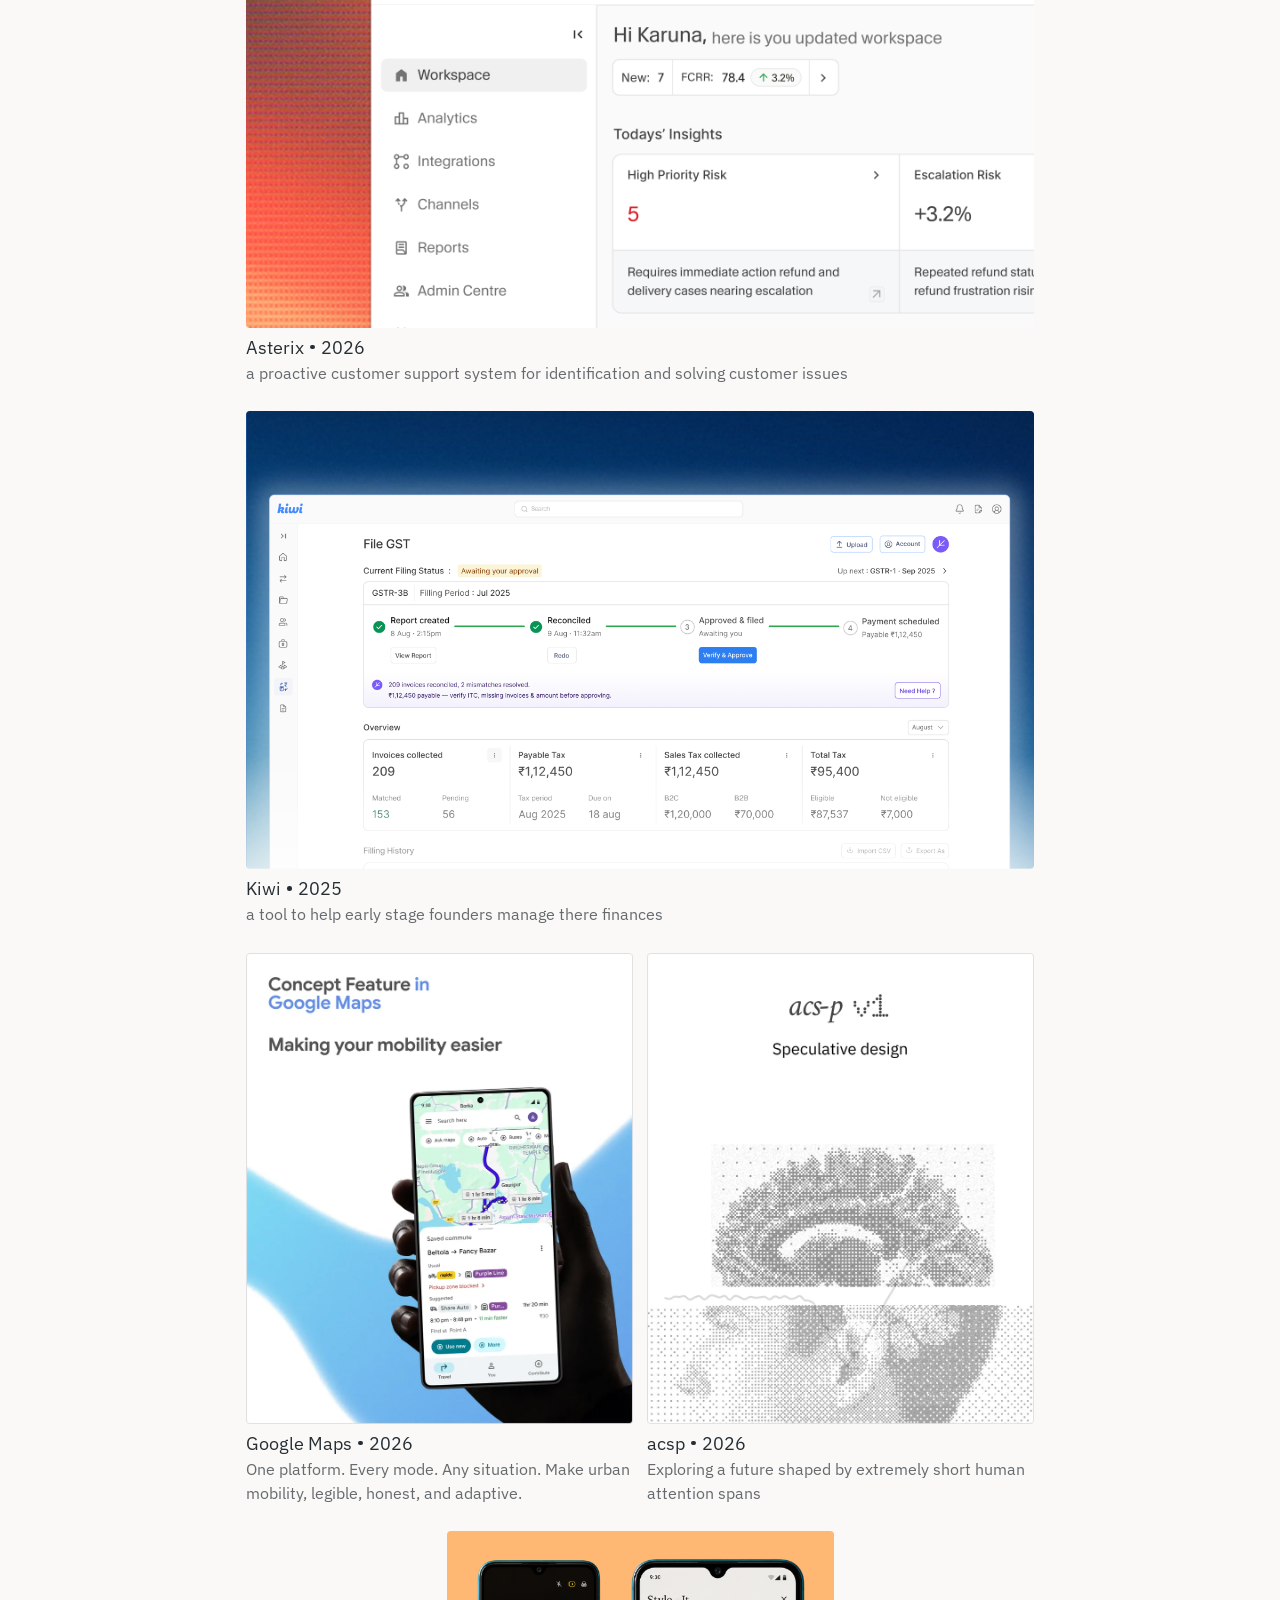
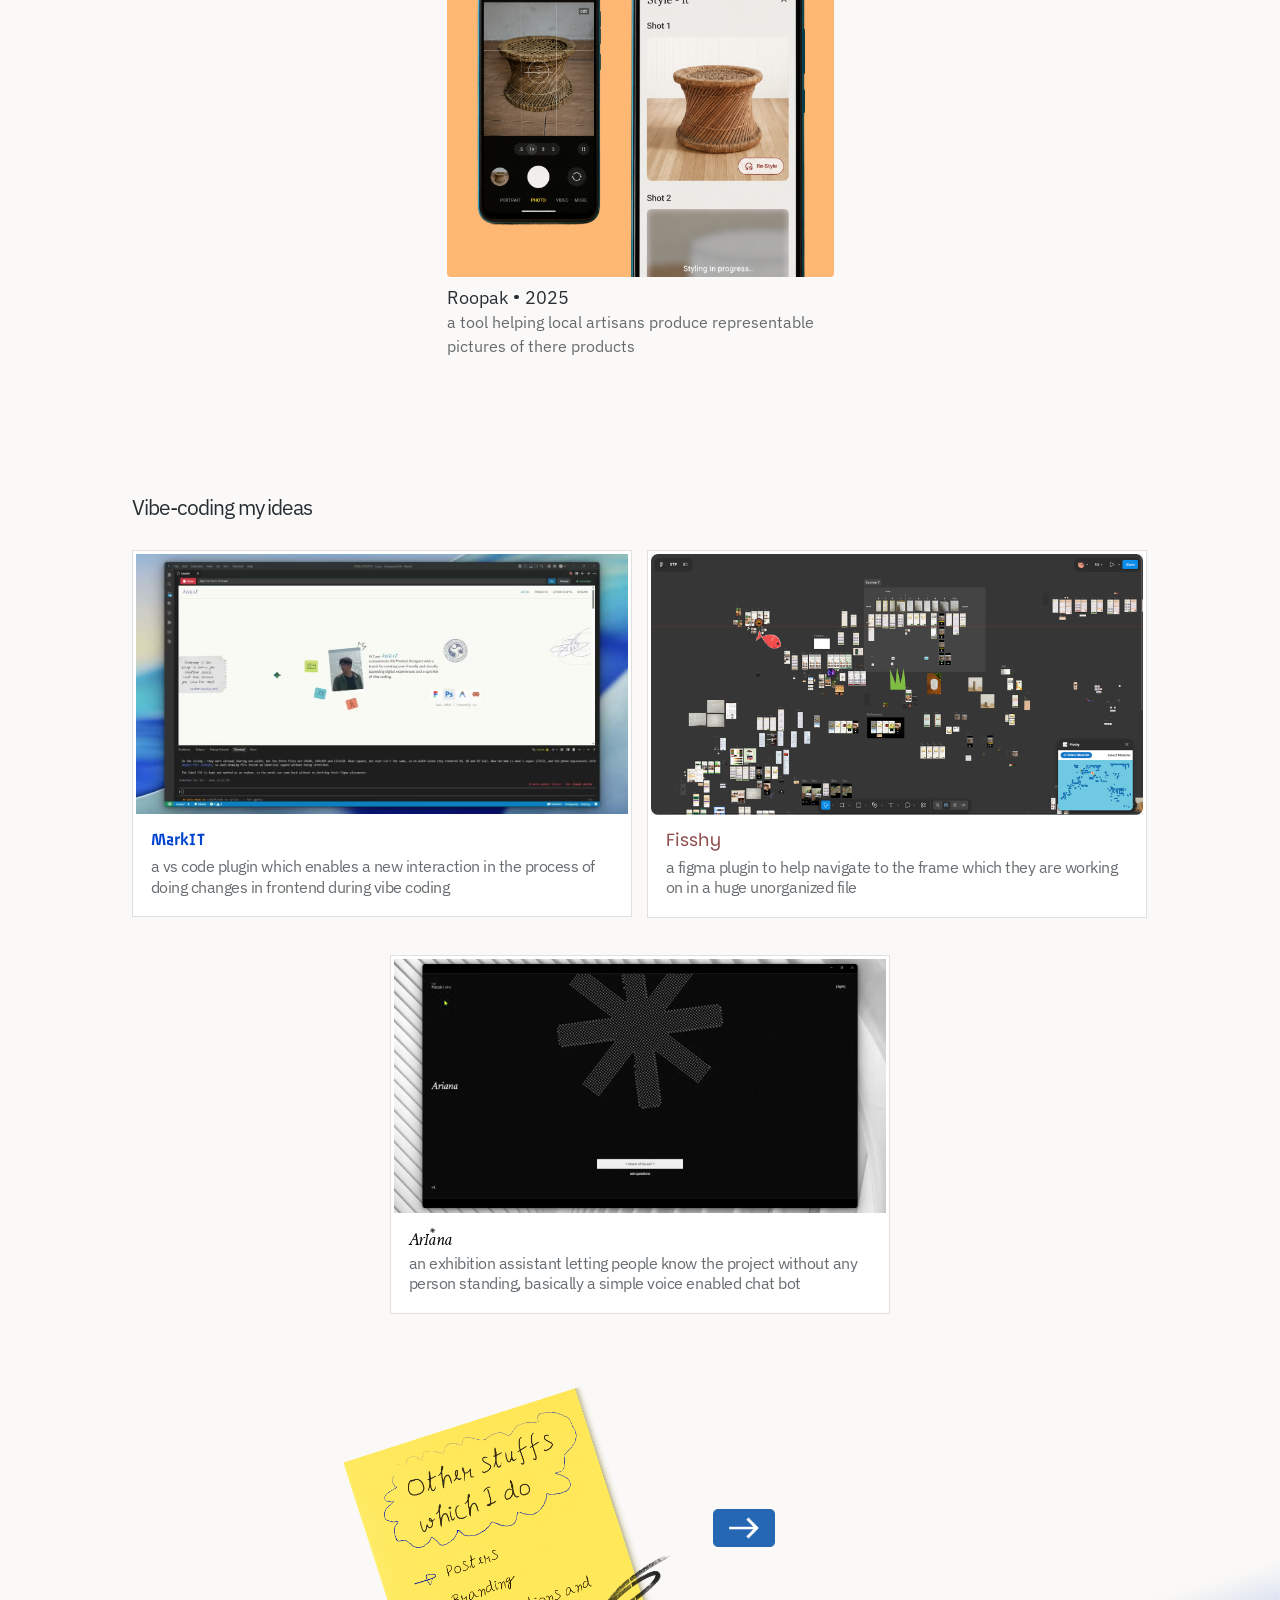
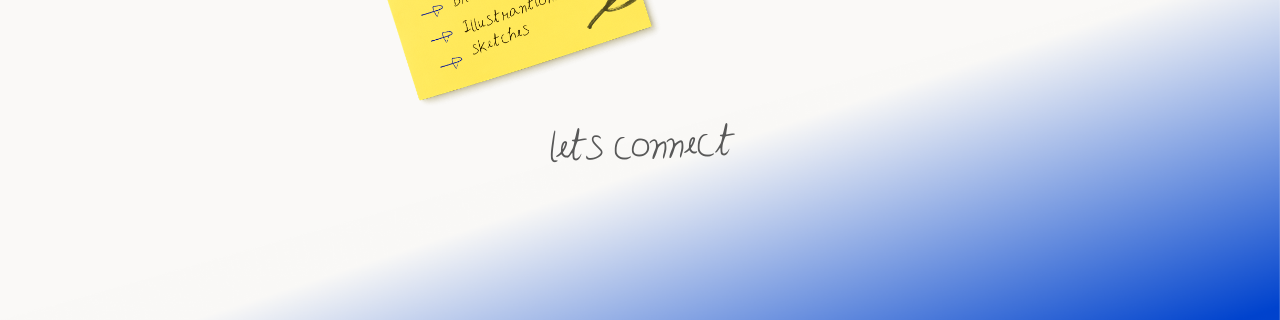
==== commit c6db9992: "fixed the stokes" ====
--- a/index.html
+++ b/index.html
@@ -169,8 +169,8 @@
               </linearGradient>
             </defs>
             <path class="hero__doodle-stroke__path"
-              d="M 7,1 L 86,1 Q 93,1 93,7 L 93,78 Q 93,85 86,85 L 7,85 Q 1,85 1,78 L 1,7 Q 1,1 7,1 Z"
-              pathLength="100" fill="none" stroke="url(#hero-stroke-grad-camera-d)" stroke-width="3.2" stroke-linecap="round"
+              d="M 9.12,0.45 L 84.88,0.45 A 8.68,8.68 0 0 1 93.55,9.12 L 93.55,76.88 A 8.68,8.68 0 0 1 84.88,85.55 L 9.12,85.55 A 8.68,8.68 0 0 1 0.45,76.88 L 0.45,9.12 A 8.68,8.68 0 0 1 9.12,0.45 Z"
+              pathLength="100" fill="none" stroke="url(#hero-stroke-grad-camera-d)" stroke-width="5" stroke-linecap="round"
               stroke-dasharray="25 75" stroke-dashoffset="0">
               <animate attributeName="stroke-dashoffset" from="0" to="-100" dur="5s" repeatCount="indefinite" />
             </path>
@@ -184,8 +184,8 @@
               </linearGradient>
             </defs>
             <path class="hero__doodle-stroke__path"
-              d="M 77.5,1.1 L 83.0,1.8 L 85.2,5.9 L 97.8,82.7 L 93.7,85.2 L 17.3,98.2 L 14.0,92.6 L 1.1,22.1 L 1.8,16.6 L 5.2,14.4 Z"
-              pathLength="100" fill="none" stroke="url(#hero-stroke-grad-camera-p)" stroke-width="3.2" stroke-linecap="round"
+              d="M 94.39,85.31 L 20.83,98.74 A 5.41,5.41 0 0 1 14.54,94.40 L 1.11,20.82 A 5.41,5.41 0 0 1 5.46,14.53 L 79.02,1.10 A 5.41,5.41 0 0 1 85.31,5.45 L 98.74,79.02 A 5.41,5.41 0 0 1 94.39,85.31 Z"
+              pathLength="100" fill="none" stroke="url(#hero-stroke-grad-camera-p)" stroke-width="5" stroke-linecap="round"
               stroke-dasharray="25 75" stroke-dashoffset="0">
               <animate attributeName="stroke-dashoffset" from="0" to="-100" dur="5s" repeatCount="indefinite" />
             </path>
@@ -218,8 +218,8 @@
               </linearGradient>
             </defs>
             <path class="hero__doodle-stroke__path"
-              d="M 21,3 L 96,15 Q 105,17 105,26 L 94,90 Q 93,98 86,98 L 13,86 Q 3,84 3,74 L 14,11 Q 16,3 21,3 Z"
-              pathLength="100" fill="none" stroke="url(#hero-stroke-grad-music-d)" stroke-width="3.2" stroke-linecap="round"
+              d="M 82.49,100.02 L 9.82,86.12 A 9.80,9.80 0 0 1 2.03,74.65 L 14.43,9.84 A 9.80,9.80 0 0 1 25.90,2.05 L 98.57,15.95 A 9.80,9.80 0 0 1 106.36,27.42 L 93.96,92.23 A 9.80,9.80 0 0 1 82.49,100.02 Z"
+              pathLength="100" fill="none" stroke="url(#hero-stroke-grad-music-d)" stroke-width="5" stroke-linecap="round"
               stroke-dasharray="25 75" stroke-dashoffset="0">
               <animate attributeName="stroke-dashoffset" from="0" to="-100" dur="5s" repeatCount="indefinite" />
             </path>
@@ -233,8 +233,8 @@
               </linearGradient>
             </defs>
             <path class="hero__doodle-stroke__path"
-              d="M 25.1,1.3 L 96.9,22.0 L 97.8,27.4 L 77.1,96.9 L 68.6,96.9 L 2.7,77.6 L 1.3,73.1 L 19.3,5.8 Z"
-              pathLength="100" fill="none" stroke="url(#hero-stroke-grad-music-p)" stroke-width="3.2" stroke-linecap="round"
+              d="M 97.94,27.55 L 80.30,93.29 A 6.60,6.60 0 0 1 72.21,97.95 L 6.48,80.31 A 6.60,6.60 0 0 1 1.82,72.22 L 19.46,6.48 A 6.60,6.60 0 0 1 27.55,1.82 L 93.28,19.46 A 6.60,6.60 0 0 1 97.94,27.55 Z"
+              pathLength="100" fill="none" stroke="url(#hero-stroke-grad-music-p)" stroke-width="5" stroke-linecap="round"
               stroke-dasharray="25 75" stroke-dashoffset="0">
               <animate attributeName="stroke-dashoffset" from="0" to="-100" dur="5s" repeatCount="indefinite" />
             </path>
@@ -254,8 +254,8 @@
               </linearGradient>
             </defs>
             <path class="hero__doodle-stroke__path"
-              d="M 82,3 Q 89,4 93,12 L 109,72 Q 111,80 105,84 L 35,105 Q 26,106 21,99 L 4,37 Q 2,30 9,24 L 75,5 Q 79,2 82,3 Z"
-              pathLength="100" fill="none" stroke="url(#hero-stroke-grad-walks-d)" stroke-width="3.2" stroke-linecap="round"
+              d="M 104.70,85.37 L 33.85,106.08 A 9.91,9.91 0 0 1 21.56,99.35 L 3.07,36.09 A 9.91,9.91 0 0 1 9.80,23.80 L 80.65,3.09 A 9.91,9.91 0 0 1 92.94,9.82 L 111.43,73.08 A 9.91,9.91 0 0 1 104.70,85.37 Z"
+              pathLength="100" fill="none" stroke="url(#hero-stroke-grad-walks-d)" stroke-width="5" stroke-linecap="round"
               stroke-dasharray="25 75" stroke-dashoffset="0">
               <animate attributeName="stroke-dashoffset" from="0" to="-100" dur="5s" repeatCount="indefinite" />
             </path>
@@ -269,8 +269,8 @@
               </linearGradient>
             </defs>
             <path class="hero__doodle-stroke__path"
-              d="M 48.9,1.8 L 52.6,2.7 L 97.6,48.3 L 97.3,52.0 L 51.4,97.6 L 47.1,97.0 L 1.8,50.5 L 2.4,47.4 Z"
-              pathLength="100" fill="none" stroke="url(#hero-stroke-grad-walks-p)" stroke-width="3.2" stroke-linecap="round"
+              d="M 96.60,53.06 L 53.17,96.57 A 4.61,4.61 0 0 1 46.64,96.57 L 3.30,53.31 A 4.61,4.61 0 0 1 3.29,46.78 L 46.72,3.27 A 4.61,4.61 0 0 1 53.24,3.27 L 96.59,46.53 A 4.61,4.61 0 0 1 96.60,53.06 Z"
+              pathLength="100" fill="none" stroke="url(#hero-stroke-grad-walks-p)" stroke-width="5" stroke-linecap="round"
               stroke-dasharray="25 75" stroke-dashoffset="0">
               <animate attributeName="stroke-dashoffset" from="0" to="-100" dur="5s" repeatCount="indefinite" />
             </path>
